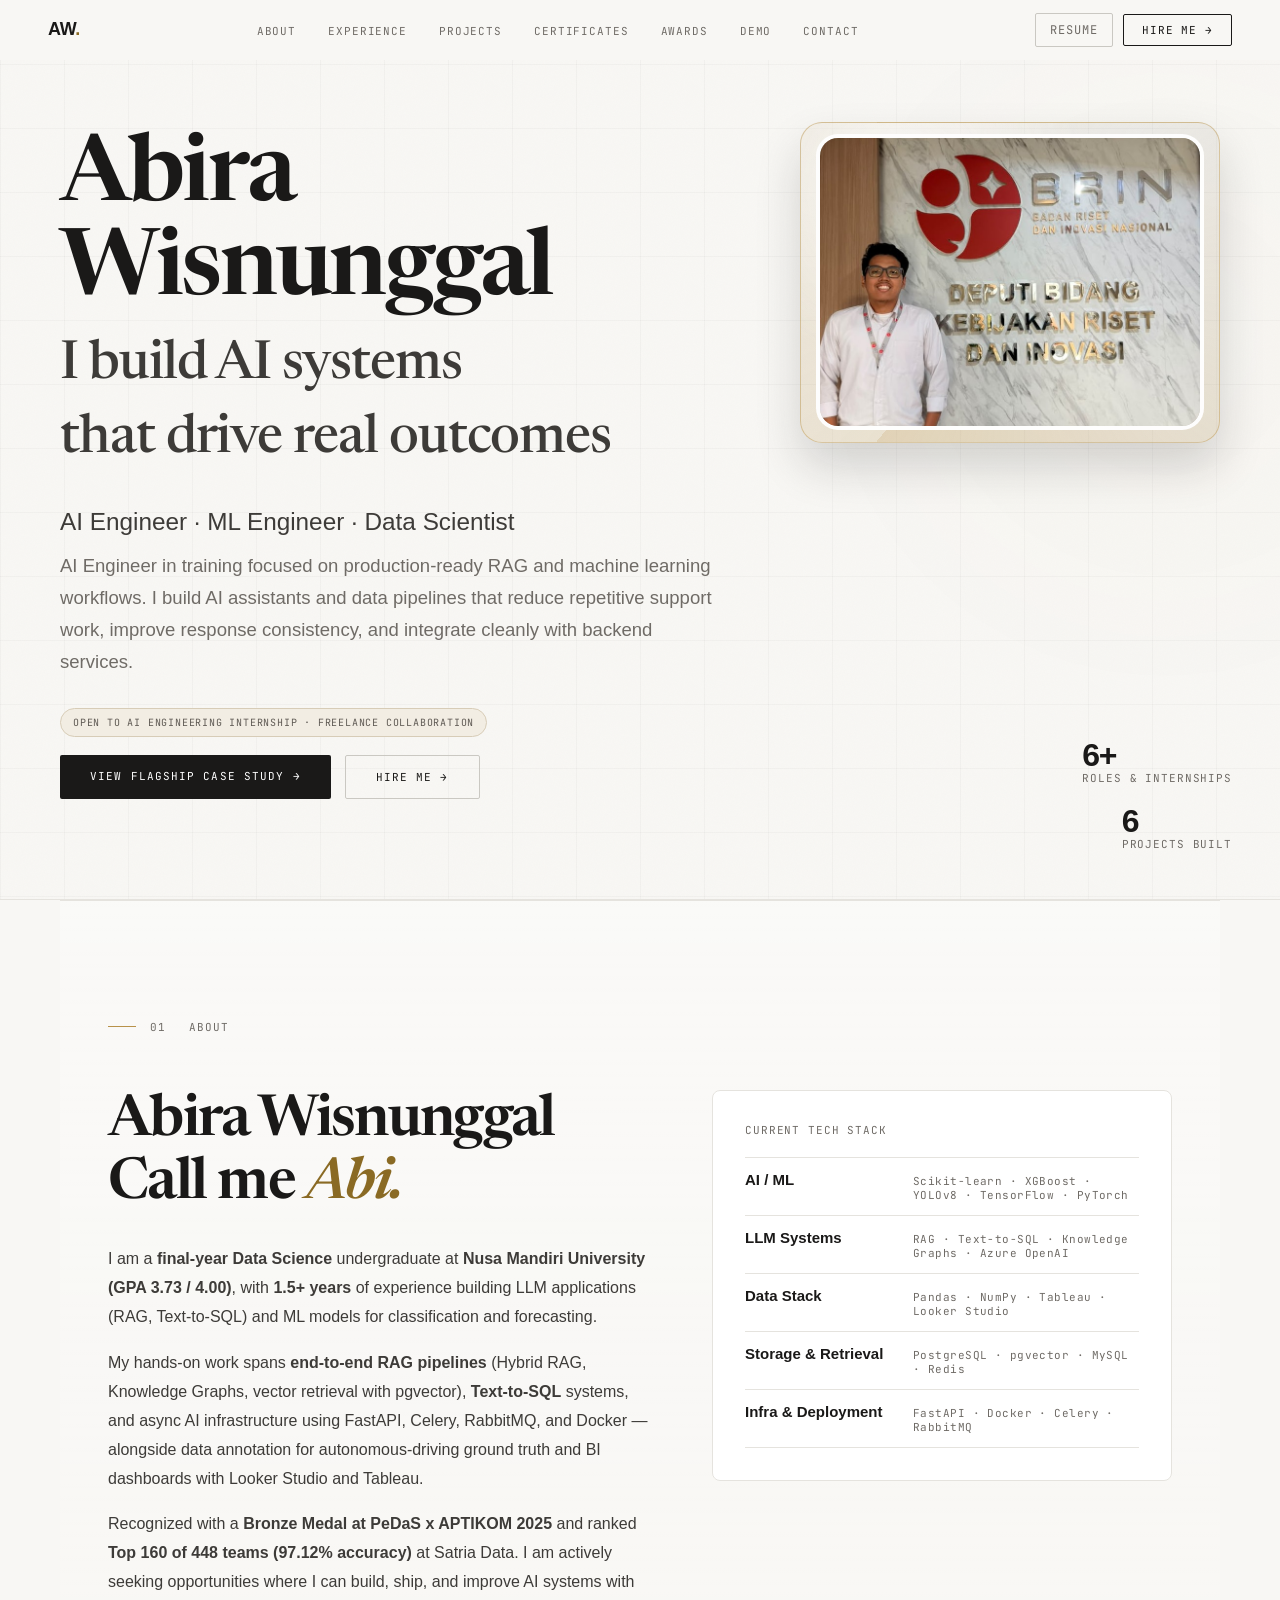
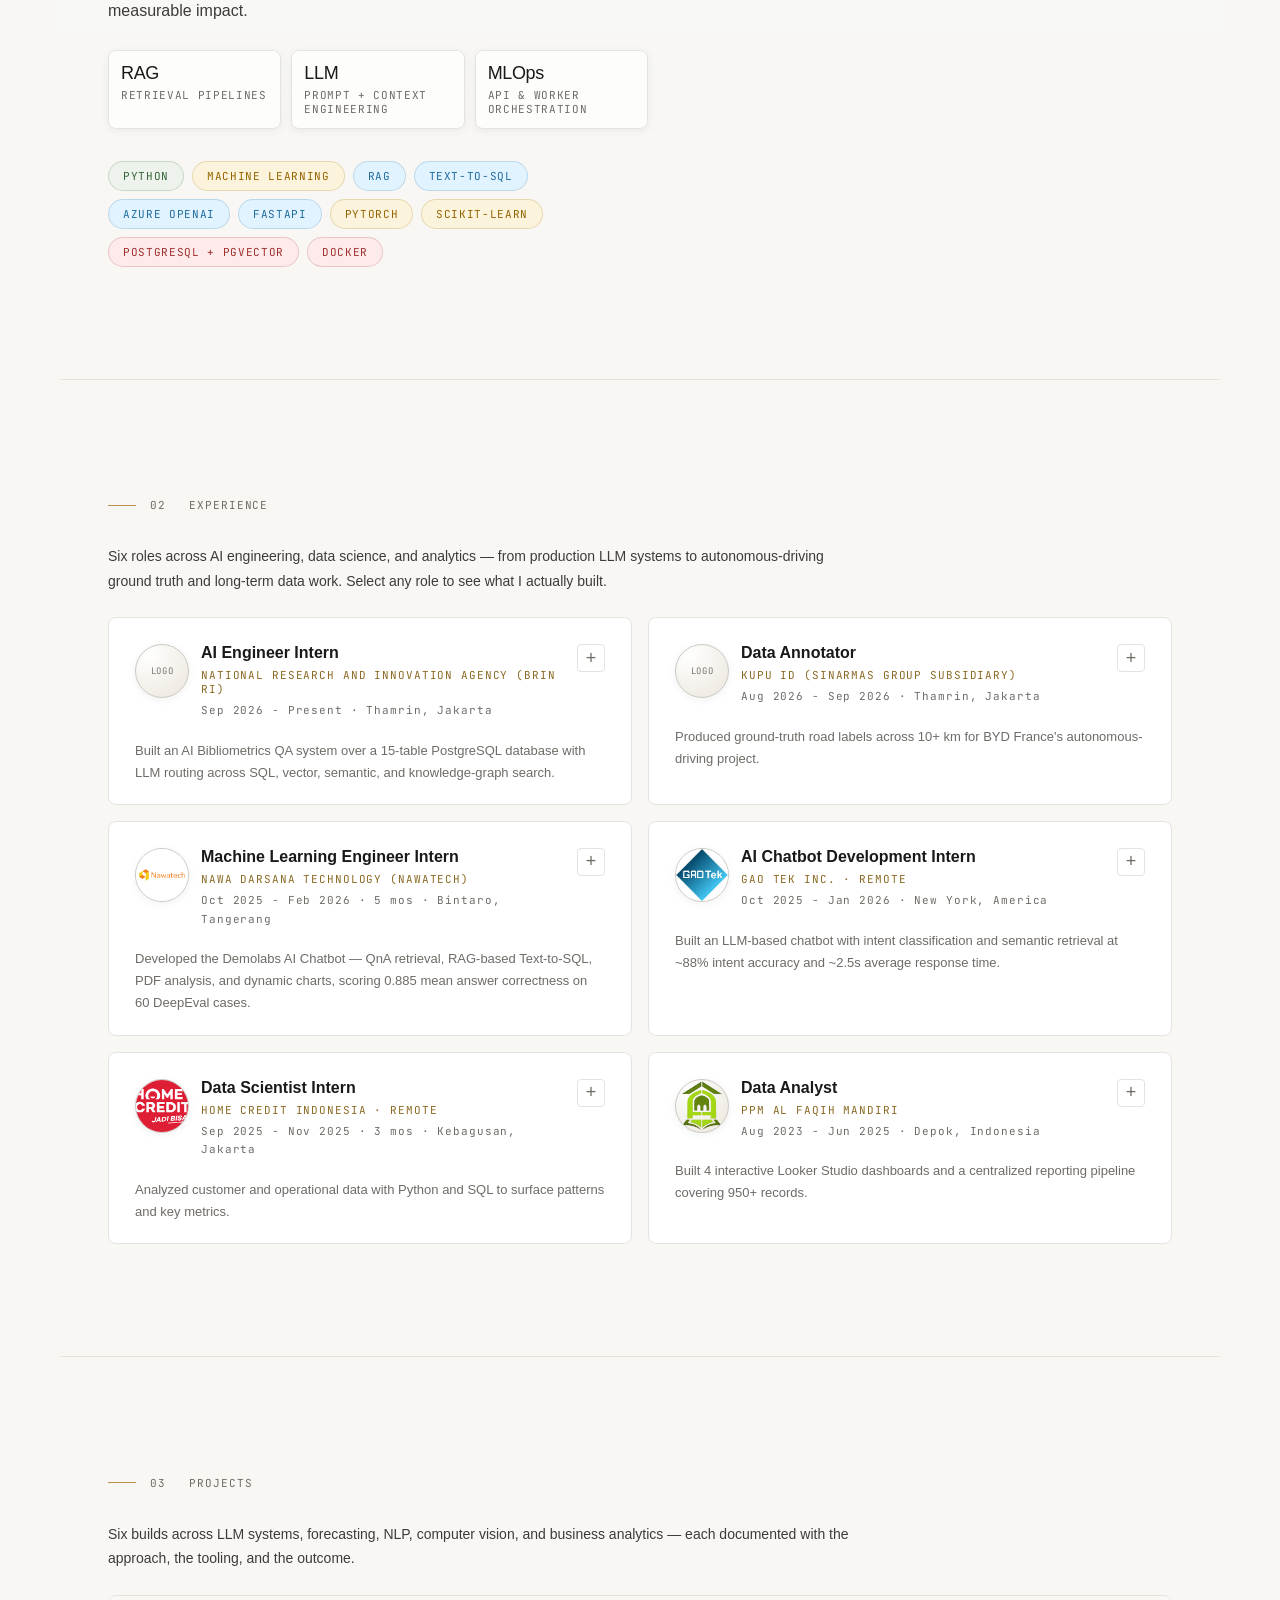
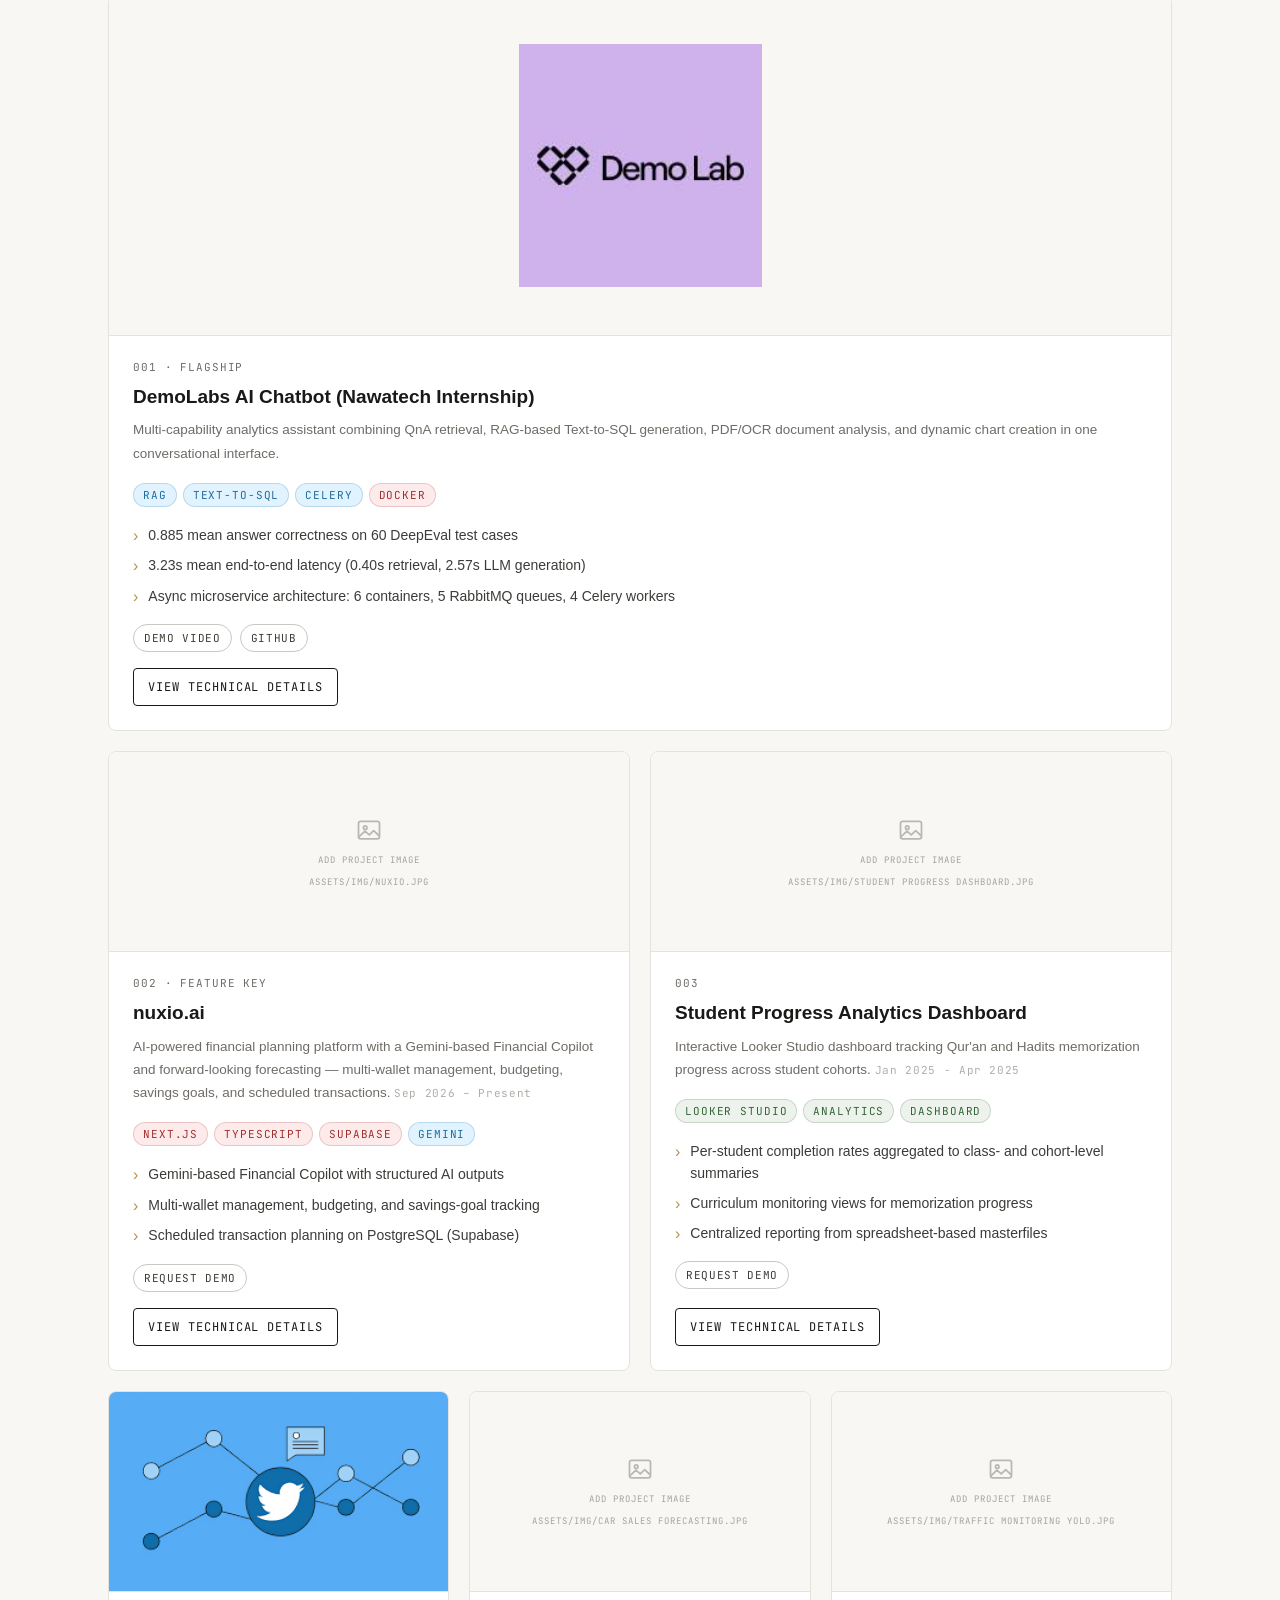
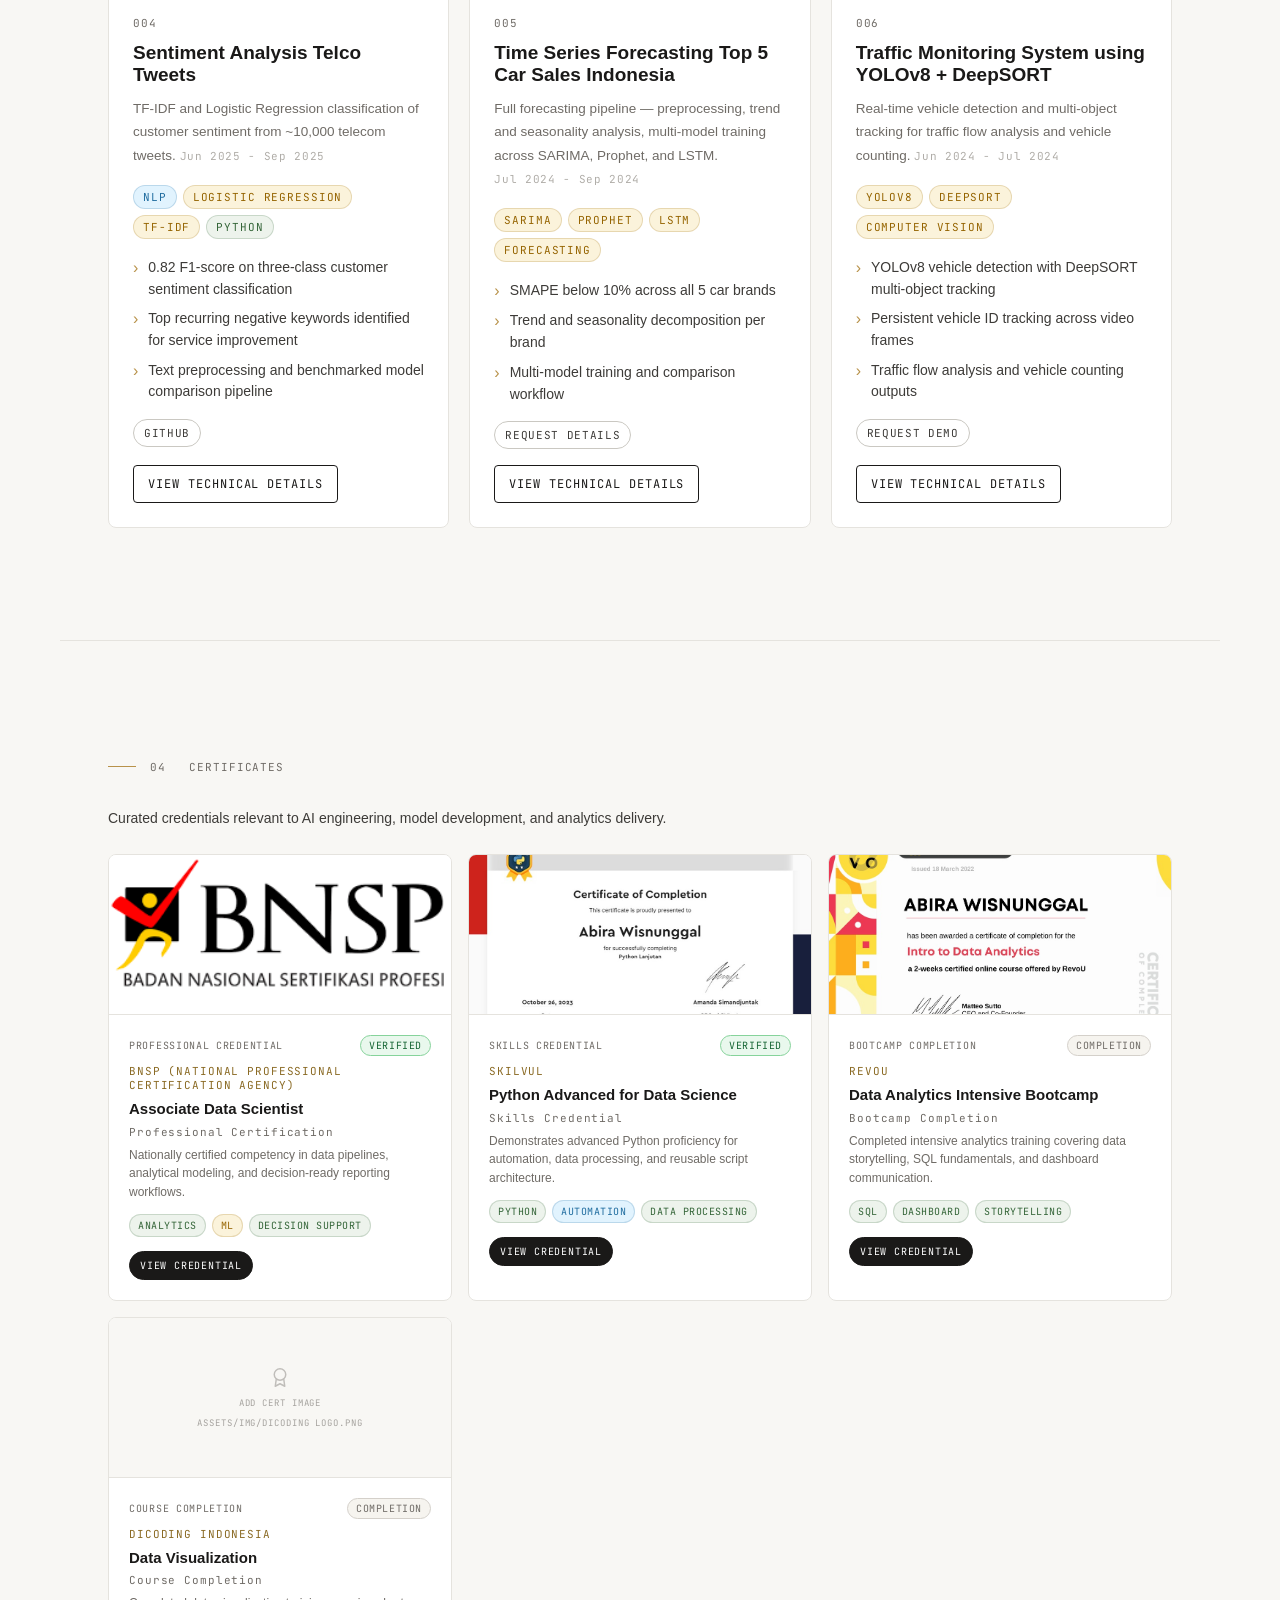
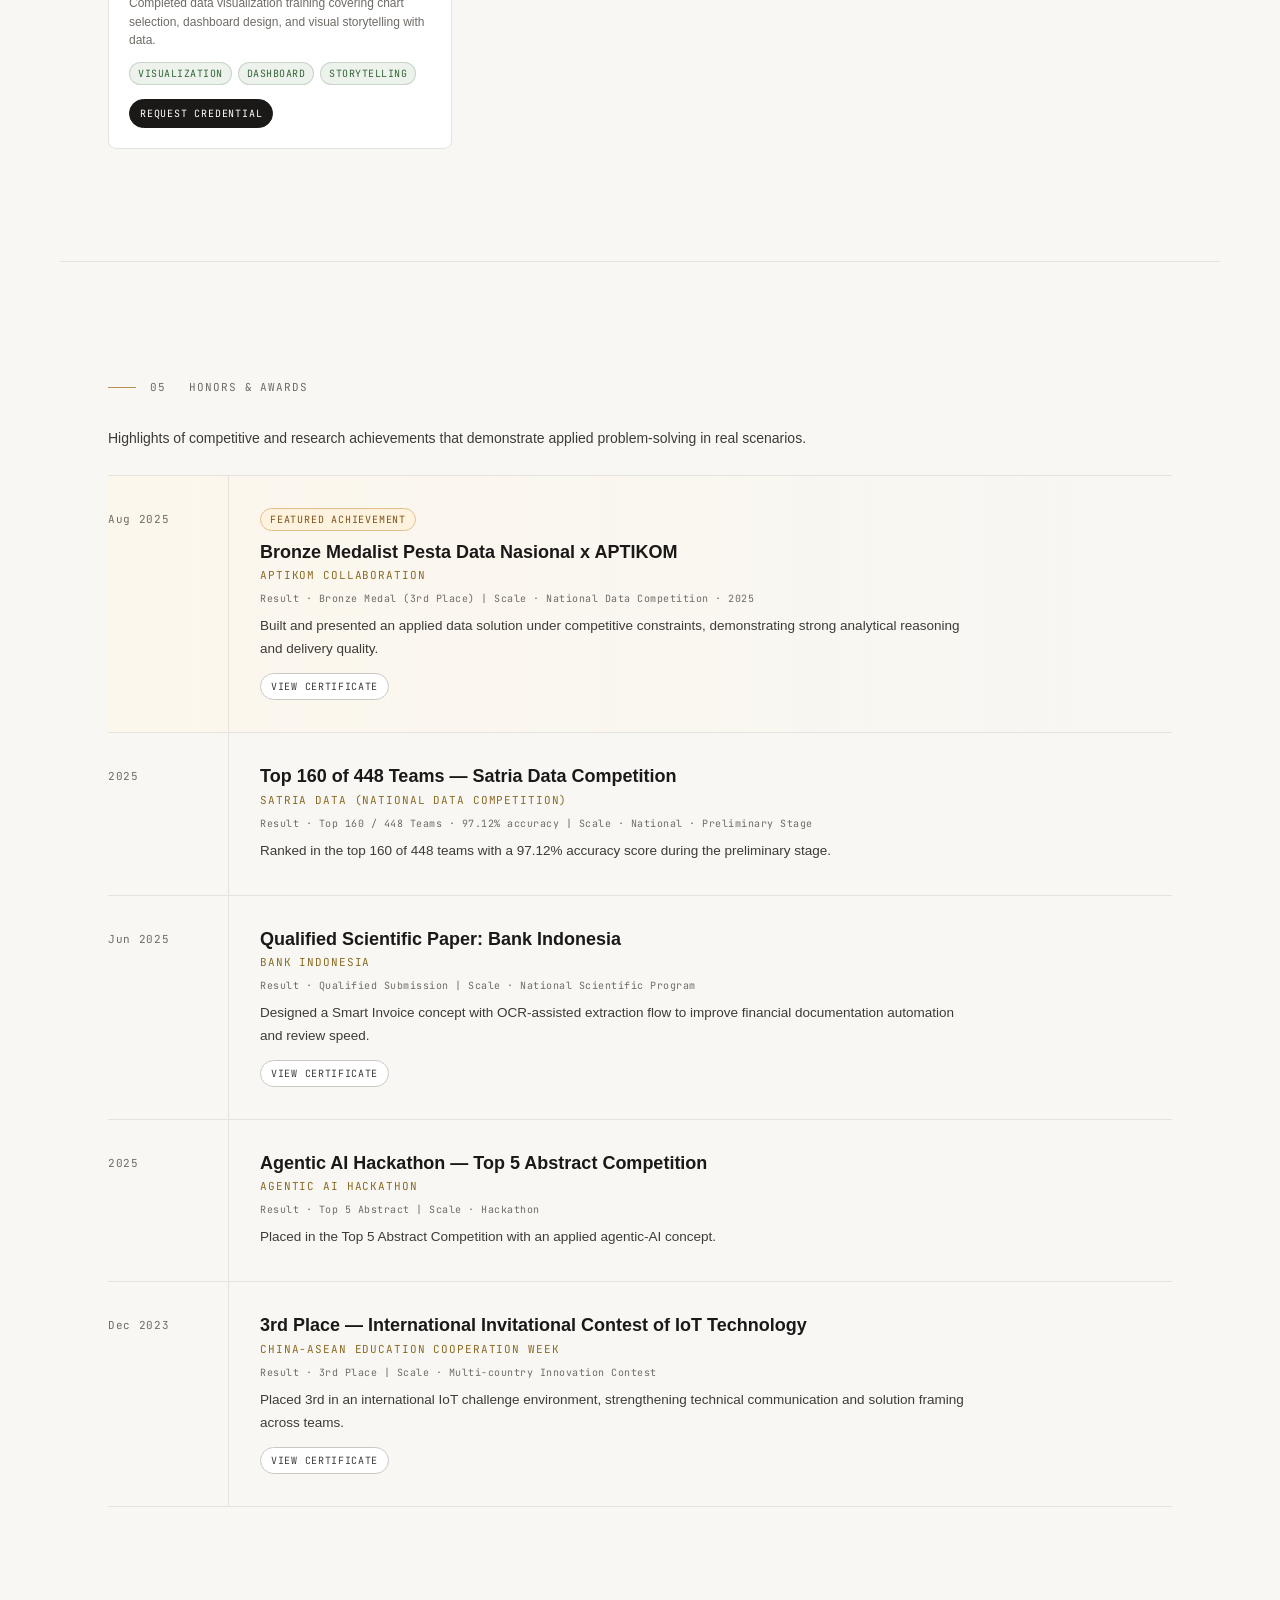
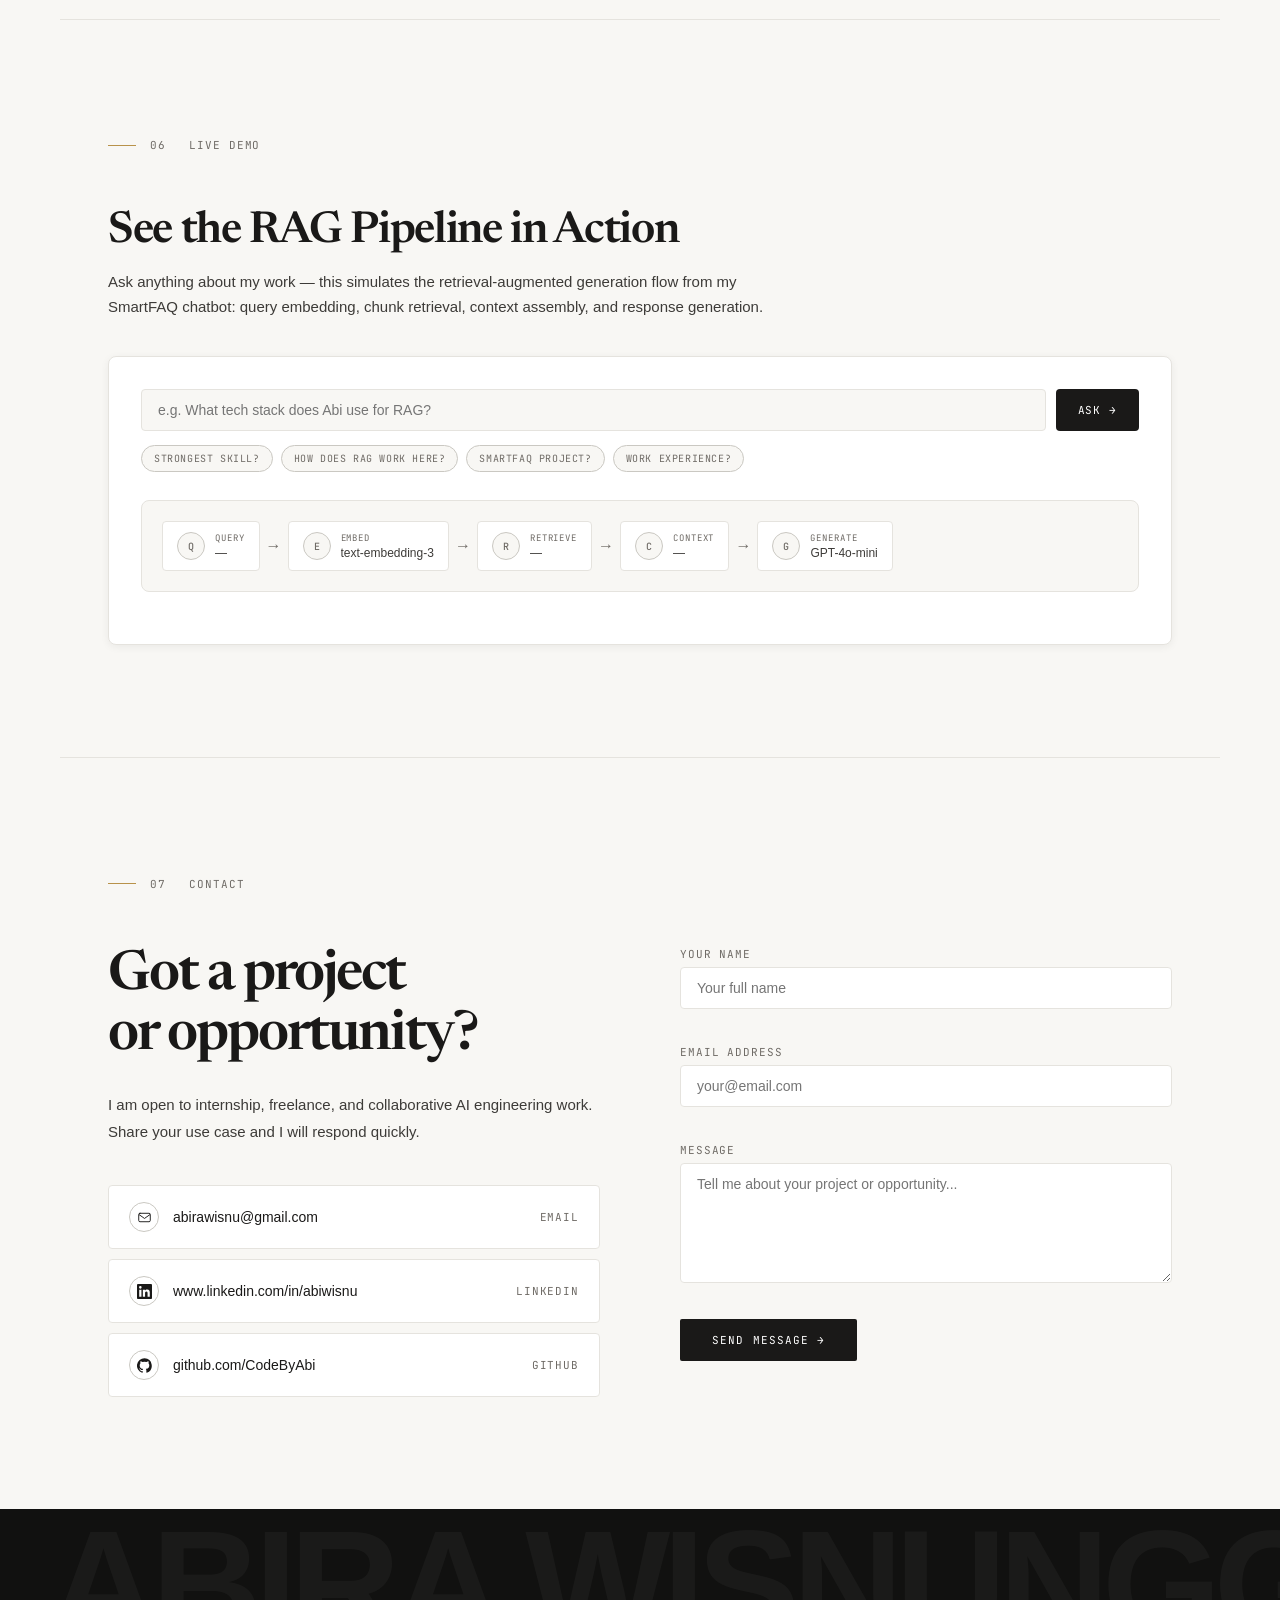
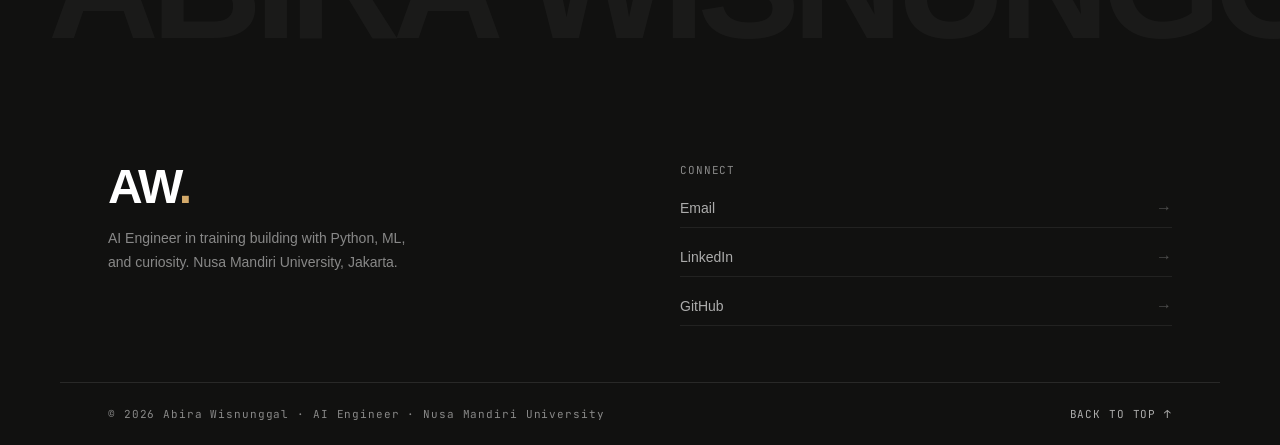
==== index.html @ 5241eff0 "feat: strip 8 ambient decorative systems, de-slop badges and skills, fix 320px overflow The page car" ====
<!DOCTYPE html>
<html lang="en" class="no-js">
<head>
  <meta charset="UTF-8" />
  <!-- Swap no-js -> js before first paint. Scroll reveals are only allowed to
       hide content when this has run, so a JS failure leaves the page fully
       readable instead of blank. Keep this inline and above the stylesheet. -->
  <script>document.documentElement.className = document.documentElement.className.replace(/\bno-js\b/, 'js');</script>
  <meta name="viewport" content="width=device-width, initial-scale=1.0" />
  <title>Abira Wisnunggal | AI Engineer Building Production AI Systems</title>
  <meta name="description" content="Portfolio of Abira Wisnunggal (Abi), AI Engineer focused on RAG, automation, and machine learning systems with measurable outcomes." />
  <meta property="og:type" content="website" />
  <meta property="og:title" content="Abira Wisnunggal | AI Engineer" />
  <meta property="og:description" content="I build production-ready AI systems for RAG, automation, and data workflows." />
  <meta property="og:image" content="assets/img/abi-brin.jpeg" />
  <meta property="og:url" content="https://codebyabi.github.io/" />
  <meta name="twitter:card" content="summary_large_image" />
  <meta name="twitter:title" content="Abira Wisnunggal | AI Engineer" />
  <meta name="twitter:description" content="Production-ready AI systems for measurable business impact." />
  <meta name="twitter:image" content="assets/img/abi-brin.jpeg" />
  <link rel="canonical" href="https://codebyabi.github.io/" />
  <link rel="preload" as="image" href="assets/img/abi-brin.jpeg" />
  <link rel="icon" type="image/svg+xml" href="assets/img/aw-logo.svg" />
  <link rel="icon" href="assets/img/aw-logo.svg" />
  <link rel="shortcut icon" href="assets/img/aw-logo.svg" />
  <link rel="apple-touch-icon" href="assets/img/aw-logo.svg" />
  <link rel="manifest" href="site.webmanifest" />
  <link rel="stylesheet" href="css/style.css" />
  <script type="application/ld+json">
    {
      "@context": "https://schema.org",
      "@type": "Person",
      "name": "Abira Wisnunggal",
      "alternateName": "Abi",
      "jobTitle": "AI Engineer",
      "email": "mailto:abirawisnu@gmail.com",
      "url": "https://codebyabi.github.io/",
      "sameAs": [
        "https://www.linkedin.com/in/abiwisnu",
        "https://github.com/CodeByAbi"
      ]
    }
  </script>
</head>
<body>
  <a class="skip-link" href="#main-content">Skip to main content</a>

  <nav id="navbar" aria-label="Primary navigation">
    <a href="#hero" class="nav-logo">AW<em>.</em></a>

    <button class="nav-toggle" id="navToggle" type="button" aria-expanded="false" aria-controls="navDrawer">
      <span class="sr-only">Toggle navigation</span>
      <span></span>
      <span></span>
      <span></span>
    </button>

    <ul class="nav-links">
      <li><a href="#about">About</a></li>
      <li><a href="#experience">Experience</a></li>
      <li><a href="#projects">Projects</a></li>
      <li><a href="#certificates">Certificates</a></li>
      <li><a href="#honors">Awards</a></li>
      <li><a href="#playground">Demo</a></li>
      <li><a href="#contact">Contact</a></li>
    </ul>

    <div class="nav-actions">
      <a href="assets/pdf/Abira%20Wisnunggal%20CV.pdf" class="nav-link-ghost" target="_blank" rel="noopener noreferrer" download="Abira-Wisnunggal-CV.pdf">Resume</a>
      <a href="#contact" class="nav-btn">Hire Me →</a>
    </div>
  </nav>

  <aside id="navDrawer" class="nav-drawer" aria-hidden="true" inert>
    <div class="nav-drawer-head">
      <span class="nav-drawer-title">Menu</span>
      <button type="button" class="nav-drawer-close" id="navDrawerClose" aria-label="Close navigation">✕</button>
    </div>
    <div class="nav-drawer-links">
      <a href="#about">About</a>
      <a href="#experience">Experience</a>
      <a href="#projects">Projects</a>
      <a href="#certificates">Certificates</a>
      <a href="#honors">Awards</a>
      <a href="#playground">Demo</a>
      <a href="#contact">Contact</a>
      <a href="assets/pdf/Abira%20Wisnunggal%20CV.pdf" target="_blank" rel="noopener noreferrer" download="Abira-Wisnunggal-CV.pdf">Resume</a>
    </div>
  </aside>

  <main id="main-content">
    <section id="hero" class="hero-section">
      <div class="hero-content hero-shell">
        <div class="hero-copy">
          <p class="hero-nickname">Abira Wisnunggal</p>

          <h1 class="hero-name">
            <span class="word"><span>I build AI systems</span></span>
            <span class="word"><span>that drive real outcomes</span></span>
          </h1>

          <p class="hero-role">AI Engineer · ML Engineer · Data Scientist</p>

          <p class="hero-desc">
            AI Engineer in training focused on production-ready RAG and machine learning workflows.
            I build AI assistants and data pipelines that reduce repetitive support work, improve response consistency, and integrate cleanly with backend services.
          </p>

          <p class="hero-status-badge">Open to AI Engineering Internship · Freelance Collaboration</p>

          <div class="hero-ctas">
            <a href="case-study-smartfaq.html" class="btn-solid">View Flagship Case Study →</a>
            <a href="#contact" class="btn-outline">Hire Me →</a>
          </div>

          <div class="hero-proof">
            <div class="hero-proof-label">Experience &amp; recognition at</div>
            <ul class="hero-proof-list">
              <li class="hero-proof-item">Nawatech</li>
              <li class="hero-proof-item">GAOTek</li>
              <li class="hero-proof-item">Home Credit Indonesia</li>
              <li class="hero-proof-item hero-proof-award">Bronze · Pesta Data Nasional 2025</li>
            </ul>
          </div>
        </div>

        <div class="hero-profile" data-reveal="right">
          <div class="hero-profile-ring" aria-hidden="true"></div>
          <div class="hero-profile-frame">
              <img src="assets/img/abi-brin.jpeg" alt="Abira Wisnunggal profile photo" width="779" height="595" loading="eager" fetchpriority="high" decoding="async"
                 onerror="this.style.display='none';this.nextElementSibling.style.display='grid';" />
            <span class="hero-profile-placeholder">Upload Your Profile Photo</span>
          </div>
        </div>
      </div>

      <div class="hero-stats hero-stats-shell">
        <div class="h-stat">
          <div class="n">6+</div>
          <div class="l">Roles &amp; Internships</div>
        </div>
        <div class="h-stat">
          <div class="n">6</div>
          <div class="l">Projects Built</div>
        </div>
      </div>
    </section>

    <section id="about">
      <h2 class="sr-only">About</h2>
      <div class="sec-label">01 &nbsp; About</div>

      <div class="about-grid">
        <div data-reveal="left">
          <h3 class="about-title">
            <span class="line">Abira Wisnunggal</span>
            <span class="line">Call me <em class="about-em">Abi.</em></span>
          </h3>

          <p class="about-intro">
            I am a <strong>final-year Data Science</strong> undergraduate at <strong>Nusa Mandiri University</strong>
            <strong>(GPA 3.73 / 4.00)</strong>, with <strong>1.5+ years</strong> of experience building LLM applications
            (RAG, Text-to-SQL) and ML models for classification and forecasting.
          </p>
          <p>
            My hands-on work spans <strong>end-to-end RAG pipelines</strong> (Hybrid RAG, Knowledge Graphs, vector retrieval
            with pgvector), <strong>Text-to-SQL</strong> systems, and async AI infrastructure using FastAPI, Celery, RabbitMQ,
            and Docker — alongside data annotation for autonomous-driving ground truth and BI dashboards with Looker Studio and Tableau.
          </p>
          <p>
            Recognized with a <strong>Bronze Medal at PeDaS x APTIKOM 2025</strong> and ranked <strong>Top 160 of 448 teams
            (97.12% accuracy)</strong> at Satria Data. I am actively seeking opportunities where I can build, ship, and improve AI systems with measurable impact.
          </p>

          <div class="about-kpi-grid" data-reveal="scale">
            <div class="about-kpi">
              <span class="kpi-v">RAG</span>
              <span class="kpi-l">Retrieval Pipelines</span>
            </div>
            <div class="about-kpi">
              <span class="kpi-v">LLM</span>
              <span class="kpi-l">Prompt + Context Engineering</span>
            </div>
            <div class="about-kpi">
              <span class="kpi-v">MLOps</span>
              <span class="kpi-l">API & Worker Orchestration</span>
            </div>
          </div>

          <ul class="skill-grid about-skill-grid">
            <li class="skill-chip" data-d="data">Python</li>
            <li class="skill-chip" data-d="ai">Machine Learning</li>
            <li class="skill-chip" data-d="llm">RAG</li>
            <li class="skill-chip" data-d="llm">Text-to-SQL</li>
            <li class="skill-chip" data-d="llm">Azure OpenAI</li>
            <li class="skill-chip" data-d="llm">FastAPI</li>
            <li class="skill-chip" data-d="ai">PyTorch</li>
            <li class="skill-chip" data-d="ai">Scikit-learn</li>
            <li class="skill-chip" data-d="infra">PostgreSQL + pgvector</li>
            <li class="skill-chip" data-d="infra">Docker</li>
          </ul>
        </div>

        <div class="stack-card" data-reveal="right">
          <div class="stack-title">Current Tech Stack</div>
          <dl class="stack-rows">
            <div class="stack-row">
              <dt class="stack-domain">AI / ML</dt>
              <dd class="stack-tools">Scikit-learn · XGBoost · YOLOv8 · TensorFlow · PyTorch</dd>
            </div>
            <div class="stack-row">
              <dt class="stack-domain">LLM Systems</dt>
              <dd class="stack-tools">RAG · Text-to-SQL · Knowledge Graphs · Azure OpenAI</dd>
            </div>
            <div class="stack-row">
              <dt class="stack-domain">Data Stack</dt>
              <dd class="stack-tools">Pandas · NumPy · Tableau · Looker Studio</dd>
            </div>
            <div class="stack-row">
              <dt class="stack-domain">Storage &amp; Retrieval</dt>
              <dd class="stack-tools">PostgreSQL · pgvector · MySQL · Redis</dd>
            </div>
            <div class="stack-row">
              <dt class="stack-domain">Infra &amp; Deployment</dt>
              <dd class="stack-tools">FastAPI · Docker · Celery · RabbitMQ</dd>
            </div>
          </dl>
        </div>
      </div>
    </section>

    <section id="experience">
      <h2 class="sr-only">Experience</h2>
      <div class="sec-label">02 &nbsp; Experience</div>

      <p class="section-intro">
        Six roles across AI engineering, data science, and analytics — from production
        LLM systems to autonomous-driving ground truth and long-term data work. Select any role to see what I actually built.
      </p>

      <div class="exp-grid">
        <article class="exp-card" data-reveal data-delay="1">
          <button type="button" class="exp-trigger" data-exp-trigger aria-expanded="false">
            <div class="exp-head">
              <div class="exp-brand">
                <div class="exp-logo-slot">
                       <img src="assets/img/brin.jpg" alt="BRIN logo" width="120" height="120"
                       onerror="this.style.display='none';this.nextElementSibling.style.display='grid';" />
                  <span class="exp-logo-ph">LOGO</span>
                </div>
                <div>
                  <div class="exp-role">AI Engineer Intern</div>
                  <div class="exp-company">National Research and Innovation Agency (BRIN RI)</div>
                  <div class="exp-meta">Sep 2026 - Present · Thamrin, Jakarta</div>
                </div>
              </div>
              <div class="exp-toggle" aria-hidden="true">+</div>
            </div>
            <div class="exp-preview">Built an AI Bibliometrics QA system over a 15-table PostgreSQL database with LLM routing across SQL, vector, semantic, and knowledge-graph search.</div>
          </button>
          <div class="exp-body">
            <div class="exp-body-inner">
              <div class="exp-body-label">Responsibilities</div>
              <ul class="exp-list">
                <li>Built question-answering over 20 publications, 138 authors, and 344 keywords — evaluated on 94 test queries with 82.6% search relevance and 88.6% retrieval success</li>
                <li>Built a Text-to-SQL pipeline with Qwen2.5-Coder, sqlglot, and PostgreSQL with validation rules for natural-language bibliometric questions</li>
                <li>Added safeguards: read-only DB access, SQL-injection protection, 10s query timeouts, 60 req/min rate limiting, and citation verification — 726 unit/integration, 38 live E2E, and 12 retrieval regression tests passing</li>
              </ul>
            </div>
          </div>
        </article>

        <article class="exp-card" data-reveal data-delay="2">
          <button type="button" class="exp-trigger" data-exp-trigger aria-expanded="false">
            <div class="exp-head">
              <div class="exp-brand">
                <div class="exp-logo-slot">
                       <img src="assets/img/kupu%20logo.png" alt="Kupu ID logo" width="120" height="120"
                       onerror="this.style.display='none';this.nextElementSibling.style.display='grid';" />
                  <span class="exp-logo-ph">LOGO</span>
                </div>
                <div>
                  <div class="exp-role">Data Annotator</div>
                  <div class="exp-company">Kupu ID (Sinarmas Group subsidiary)</div>
                  <div class="exp-meta">Aug 2026 - Sep 2026 · Thamrin, Jakarta</div>
                </div>
              </div>
              <div class="exp-toggle" aria-hidden="true">+</div>
            </div>
            <div class="exp-preview">Produced ground-truth road labels across 10+ km for BYD France's autonomous-driving project.</div>
          </button>
          <div class="exp-body">
            <div class="exp-body-inner">
              <div class="exp-body-label">Responsibilities</div>
              <ul class="exp-list">
                <li>Annotated real road scenes for lanes, road borders and edges, stop lines, road markers, parking slots, and other road structures</li>
                <li>Labeled lane centerlines by driving direction and lane type — one-way and two-way roads, general, emergency, bus, non-motorized, tram, and specialized lanes</li>
                <li>Captured detailed marking boundaries at intersections (line intersections, colors, thickness, guidance and deceleration markings, faded markings) for consistent ground truth across road conditions</li>
              </ul>
            </div>
          </div>
        </article>

        <article class="exp-card" data-reveal data-delay="3">
          <button type="button" class="exp-trigger" data-exp-trigger aria-expanded="false">
            <div class="exp-head">
              <div class="exp-brand">
                <div class="exp-logo-slot">
                       <img src="assets/img/nawatech%20logo.png" alt="Nawatech logo" width="120" height="120"
                       onerror="this.style.display='none';this.nextElementSibling.style.display='grid';" />
                  <span class="exp-logo-ph">LOGO</span>
                </div>
                <div>
                  <div class="exp-role">Machine Learning Engineer Intern</div>
                  <div class="exp-company">Nawa Darsana Technology (Nawatech)</div>
                  <div class="exp-meta">Oct 2025 - Feb 2026 · 5 mos · Bintaro, Tangerang</div>
                </div>
              </div>
              <div class="exp-toggle" aria-hidden="true">+</div>
            </div>
            <div class="exp-preview">Developed the Demolabs AI Chatbot — QnA retrieval, RAG-based Text-to-SQL, PDF analysis, and dynamic charts, scoring 0.885 mean answer correctness on 60 DeepEval cases.</div>
          </button>
          <div class="exp-body">
            <div class="exp-body-inner">
              <div class="exp-body-label">Responsibilities</div>
              <ul class="exp-list">
                <li>Built the backend with FastAPI, Celery, RabbitMQ, Redis, and Docker — 6 containers, 5 RabbitMQ queues, and 4 Celery workers for QnA, PDF, and SQL workloads</li>
                <li>Developed the RAG and Text-to-SQL pipeline with pgvector and Azure OpenAI embeddings, including schema retrieval and few-shot SQL generation — 3.23s mean end-to-end latency on 60 benchmark queries (0.40s retrieval, 2.57s LLM generation)</li>
                <li>Created an automated LLM evaluation and regression-testing setup with DeepEval and Azure OpenAI, generating Excel and Markdown reports across 60 test cases and difficulty levels</li>
              </ul>
            </div>
          </div>
        </article>

        <article class="exp-card" data-reveal data-delay="4">
          <button type="button" class="exp-trigger" data-exp-trigger aria-expanded="false">
            <div class="exp-head">
              <div class="exp-brand">
                <div class="exp-logo-slot">
                     <img src="assets/img/gao%20logo.jpeg" alt="GAOTek logo" width="120" height="120"
                       onerror="this.style.display='none';this.nextElementSibling.style.display='grid';" />
                  <span class="exp-logo-ph">LOGO</span>
                </div>
                <div>
                  <div class="exp-role">AI Chatbot Development Intern</div>
                  <div class="exp-company">GAO TEK INC. · Remote</div>
                  <div class="exp-meta">Oct 2025 - Jan 2026 · New York, America</div>
                </div>
              </div>
              <div class="exp-toggle" aria-hidden="true">+</div>
            </div>
            <div class="exp-preview">Built an LLM-based chatbot with intent classification and semantic retrieval at ~88% intent accuracy and ~2.5s average response time.</div>
          </button>
          <div class="exp-body">
            <div class="exp-body-inner">
              <div class="exp-body-label">Responsibilities</div>
              <ul class="exp-list">
                <li>Built an AI chatbot using LLM-based conversation, intent classification, and context-aware responses — reaching around 88% intent classification accuracy</li>
                <li>Implemented semantic search and embedding-based retrieval, including query preprocessing, document chunking, and similarity matching</li>
                <li>Tuned prompts and retrieval across response accuracy, retrieval quality, and latency to bring average response time to ~2.5 seconds</li>
              </ul>
            </div>
          </div>
        </article>

        <article class="exp-card" data-reveal data-delay="5">
          <button type="button" class="exp-trigger" data-exp-trigger aria-expanded="false">
            <div class="exp-head">
              <div class="exp-brand">
                <div class="exp-logo-slot">
                     <img src="assets/img/home%20credit%20logo.png" alt="Home Credit Indonesia logo" width="120" height="120"
                       onerror="this.style.display='none';this.nextElementSibling.style.display='grid';" />
                  <span class="exp-logo-ph">LOGO</span>
                </div>
                <div>
                  <div class="exp-role">Data Scientist Intern</div>
                  <div class="exp-company">Home Credit Indonesia · Remote</div>
                  <div class="exp-meta">Sep 2025 - Nov 2025 · 3 mos · Kebagusan, Jakarta</div>
                </div>
              </div>
              <div class="exp-toggle" aria-hidden="true">+</div>
            </div>
            <div class="exp-preview">Analyzed customer and operational data with Python and SQL to surface patterns and key metrics.</div>
          </button>
          <div class="exp-body">
            <div class="exp-body-inner">
              <div class="exp-body-label">Responsibilities</div>
              <ul class="exp-list">
                <li>Analyzed customer and operational data using Python and SQL to identify patterns and key metrics across multiple datasets</li>
                <li>Prepared and validated 5+ datasets through data cleaning, transformation, and quality checks</li>
              </ul>
            </div>
          </div>
        </article>

        <article class="exp-card" data-reveal data-delay="6">
          <button type="button" class="exp-trigger" data-exp-trigger aria-expanded="false">
            <div class="exp-head">
              <div class="exp-brand">
                <div class="exp-logo-slot">
                     <img src="assets/img/ppm%20al%20faqih%20mandiri%20logo.png" alt="PPM Al Faqih Mandiri logo" width="120" height="120"
                       onerror="this.style.display='none';this.nextElementSibling.style.display='grid';" />
                  <span class="exp-logo-ph">LOGO</span>
                </div>
                <div>
                  <div class="exp-role">Data Analyst</div>
                  <div class="exp-company">PPM Al Faqih Mandiri</div>
                  <div class="exp-meta">Aug 2023 - Jun 2025 · Depok, Indonesia</div>
                </div>
              </div>
              <div class="exp-toggle" aria-hidden="true">+</div>
            </div>
            <div class="exp-preview">Built 4 interactive Looker Studio dashboards and a centralized reporting pipeline covering 950+ records.</div>
          </button>
          <div class="exp-body">
            <div class="exp-body-inner">
              <div class="exp-body-label">Responsibilities</div>
              <ul class="exp-list">
                <li>Built 4 interactive Looker Studio dashboards to monitor syllabus coverage, student progress, and assessment results across multiple departments</li>
                <li>Consolidated student progress data from spreadsheet-based masterfiles into a centralized reporting pipeline, covering 950+ records and reducing manual data preparation for recurring reports</li>
              </ul>
            </div>
          </div>
        </article>
      </div>
    </section>

    <section id="projects">
      <h2 class="sr-only">Projects</h2>
      <div class="sec-label">03 &nbsp; Projects</div>

      <p class="section-intro">
        Six builds across LLM systems, forecasting, NLP, computer vision, and business
        analytics — each documented with the approach, the tooling, and the outcome.
      </p>

      <div class="proj-grid">
        <article class="proj-card" data-reveal data-delay="1" data-project="p1">
          <div class="proj-img-slot">
                <img src="assets/img/demolablogo.jpg" loading="lazy" width="640" height="400"
                 onerror="this.style.display='none';this.nextElementSibling.style.display='flex';"
                 alt="DemoLabs AI Chatbot data assistant interface" />
            <div class="proj-img-placeholder" style="display:none;">
              <span class="ph-ico"><svg viewBox="0 0 24 24" fill="none" stroke="currentColor" stroke-width="1.5" stroke-linecap="round" stroke-linejoin="round"><rect x="3" y="4.5" width="18" height="15" rx="2"/><circle cx="8.75" cy="10" r="1.5"/><path d="M3.75 17.5 8.5 13l3.75 3.25L16 12.5l4.25 4"/></svg></span>
              <span>Add project image</span>
              <span>assets/img/demolablogo.jpg</span>
            </div>
          </div>
          <div class="proj-body">
            <div class="proj-num">001 · FLAGSHIP</div>
            <h3 class="proj-title">DemoLabs AI Chatbot (Nawatech Internship)</h3>
            <p class="proj-desc">Multi-capability analytics assistant combining QnA retrieval, RAG-based Text-to-SQL generation, PDF/OCR document analysis, and dynamic chart creation in one conversational interface.</p>
            <div class="proj-tags">
              <span class="proj-tag" data-d="llm">RAG</span>
              <span class="proj-tag" data-d="llm">Text-to-SQL</span>
              <span class="proj-tag" data-d="llm">Celery</span>
              <span class="proj-tag" data-d="infra">Docker</span>
            </div>
            <ul class="proj-metrics">
              <li>0.885 mean answer correctness on 60 DeepEval test cases</li>
              <li>3.23s mean end-to-end latency (0.40s retrieval, 2.57s LLM generation)</li>
              <li>Async microservice architecture: 6 containers, 5 RabbitMQ queues, 4 Celery workers</li>
            </ul>
            <div class="proj-proof">
              <a href="assets/vid/demolabs%20chatbot%20video.mp4" target="_blank" rel="noopener noreferrer">Demo Video</a>
              <a href="https://github.com/CodeByAbi/faq-chatbot" target="_blank" rel="noopener noreferrer">GitHub</a>
            </div>
            <button type="button" class="proj-open-btn" data-project-open="p1">View Technical Details</button>
          </div>
        </article>

        <article class="proj-card" data-reveal data-delay="2" data-project="p2">
          <div class="proj-img-slot">
                <img src="assets/img/nuxio.jpg" loading="lazy" width="640" height="400"
                 onerror="this.style.display='none';this.nextElementSibling.style.display='flex';"
                 alt="nuxio.ai financial planning platform" />
            <div class="proj-img-placeholder" style="display:none;">
              <span class="ph-ico"><svg viewBox="0 0 24 24" fill="none" stroke="currentColor" stroke-width="1.5" stroke-linecap="round" stroke-linejoin="round"><rect x="3" y="4.5" width="18" height="15" rx="2"/><circle cx="8.75" cy="10" r="1.5"/><path d="M3.75 17.5 8.5 13l3.75 3.25L16 12.5l4.25 4"/></svg></span>
              <span>Add project image</span>
              <span>assets/img/nuxio.jpg</span>
            </div>
          </div>
          <div class="proj-body">
            <div class="proj-num">002 · FEATURE KEY</div>
            <h3 class="proj-title">nuxio.ai</h3>
            <p class="proj-desc">AI-powered financial planning platform with a Gemini-based Financial Copilot and forward-looking forecasting — multi-wallet management, budgeting, savings goals, and scheduled transactions. <span class="proj-date">Sep 2026 – Present</span></p>
            <div class="proj-tags">
              <span class="proj-tag" data-d="infra">Next.js</span>
              <span class="proj-tag" data-d="infra">TypeScript</span>
              <span class="proj-tag" data-d="infra">Supabase</span>
              <span class="proj-tag" data-d="llm">Gemini</span>
            </div>
            <ul class="proj-metrics">
              <li>Gemini-based Financial Copilot with structured AI outputs</li>
              <li>Multi-wallet management, budgeting, and savings-goal tracking</li>
              <li>Scheduled transaction planning on PostgreSQL (Supabase)</li>
            </ul>
            <div class="proj-proof">
              <a href="#contact">Request Demo</a>
            </div>
            <button type="button" class="proj-open-btn" data-project-open="p2">View Technical Details</button>
          </div>
        </article>

        <article class="proj-card" data-reveal data-delay="3" data-project="p3">
          <div class="proj-img-slot">
                <img src="assets/img/student%20progress%20dashboard.jpg" loading="lazy" width="640" height="400"
                 onerror="this.style.display='none';this.nextElementSibling.style.display='flex';"
                 alt="Student Progress Analytics Dashboard" />
            <div class="proj-img-placeholder" style="display:none;">
              <span class="ph-ico"><svg viewBox="0 0 24 24" fill="none" stroke="currentColor" stroke-width="1.5" stroke-linecap="round" stroke-linejoin="round"><rect x="3" y="4.5" width="18" height="15" rx="2"/><circle cx="8.75" cy="10" r="1.5"/><path d="M3.75 17.5 8.5 13l3.75 3.25L16 12.5l4.25 4"/></svg></span>
              <span>Add project image</span>
              <span>assets/img/student progress dashboard.jpg</span>
            </div>
          </div>
          <div class="proj-body">
            <div class="proj-num">003</div>
            <h3 class="proj-title">Student Progress Analytics Dashboard</h3>
            <p class="proj-desc">Interactive Looker Studio dashboard tracking Qur'an and Hadits memorization progress across student cohorts. <span class="proj-date">Jan 2025 - Apr 2025</span></p>
            <div class="proj-tags">
              <span class="proj-tag" data-d="data">Looker Studio</span>
              <span class="proj-tag" data-d="data">Analytics</span>
              <span class="proj-tag" data-d="data">Dashboard</span>
            </div>
            <ul class="proj-metrics">
              <li>Per-student completion rates aggregated to class- and cohort-level summaries</li>
              <li>Curriculum monitoring views for memorization progress</li>
              <li>Centralized reporting from spreadsheet-based masterfiles</li>
            </ul>
            <div class="proj-proof">
              <a href="#contact">Request Demo</a>
            </div>
            <button type="button" class="proj-open-btn" data-project-open="p3">View Technical Details</button>
          </div>
        </article>

        <article class="proj-card" data-reveal data-delay="4" data-project="p4">
          <div class="proj-img-slot">
              <img src="assets/img/sentiment%20analysis%20telco%20tweets.png" loading="lazy" width="640" height="400"
                 onerror="this.style.display='none';this.nextElementSibling.style.display='flex';"
                 alt="Sentiment Analysis Telco Tweets project visualization" />
            <div class="proj-img-placeholder" style="display:none;">
              <span class="ph-ico"><svg viewBox="0 0 24 24" fill="none" stroke="currentColor" stroke-width="1.5" stroke-linecap="round" stroke-linejoin="round"><rect x="3" y="4.5" width="18" height="15" rx="2"/><circle cx="8.75" cy="10" r="1.5"/><path d="M3.75 17.5 8.5 13l3.75 3.25L16 12.5l4.25 4"/></svg></span>
              <span>Add project image</span>
              <span>assets/img/sentiment analysis telco tweets.png</span>
            </div>
          </div>
          <div class="proj-body">
            <div class="proj-num">004</div>
            <h3 class="proj-title">Sentiment Analysis Telco Tweets</h3>
            <p class="proj-desc">TF-IDF and Logistic Regression classification of customer sentiment from ~10,000 telecom tweets. <span class="proj-date">Jun 2025 - Sep 2025</span></p>
            <div class="proj-tags">
              <span class="proj-tag" data-d="llm">NLP</span>
              <span class="proj-tag" data-d="ai">Logistic Regression</span>
              <span class="proj-tag" data-d="ai">TF-IDF</span>
              <span class="proj-tag" data-d="data">Python</span>
            </div>
            <ul class="proj-metrics">
              <li>0.82 F1-score on three-class customer sentiment classification</li>
              <li>Top recurring negative keywords identified for service improvement</li>
              <li>Text preprocessing and benchmarked model comparison pipeline</li>
            </ul>
            <div class="proj-proof">
              <a href="https://github.com/CodeByAbi/Sentiment-Analysis-Telco-Tweets" target="_blank" rel="noopener noreferrer">GitHub</a>
            </div>
            <button type="button" class="proj-open-btn" data-project-open="p4">View Technical Details</button>
          </div>
        </article>

        <article class="proj-card" data-reveal data-delay="5" data-project="p5">
          <div class="proj-img-slot">
              <img src="assets/img/car%20sales%20forecasting.jpg" loading="lazy" width="640" height="400"
                 onerror="this.style.display='none';this.nextElementSibling.style.display='flex';"
                 alt="Top 5 car sales forecasting charts" />
            <div class="proj-img-placeholder" style="display:none;">
              <span class="ph-ico"><svg viewBox="0 0 24 24" fill="none" stroke="currentColor" stroke-width="1.5" stroke-linecap="round" stroke-linejoin="round"><rect x="3" y="4.5" width="18" height="15" rx="2"/><circle cx="8.75" cy="10" r="1.5"/><path d="M3.75 17.5 8.5 13l3.75 3.25L16 12.5l4.25 4"/></svg></span>
              <span>Add project image</span>
              <span>assets/img/car sales forecasting.jpg</span>
            </div>
          </div>
          <div class="proj-body">
            <div class="proj-num">005</div>
            <h3 class="proj-title">Time Series Forecasting Top 5 Car Sales Indonesia</h3>
            <p class="proj-desc">Full forecasting pipeline — preprocessing, trend and seasonality analysis, multi-model training across SARIMA, Prophet, and LSTM. <span class="proj-date">Jul 2024 - Sep 2024</span></p>
            <div class="proj-tags">
              <span class="proj-tag" data-d="ai">SARIMA</span>
              <span class="proj-tag" data-d="ai">Prophet</span>
              <span class="proj-tag" data-d="ai">LSTM</span>
              <span class="proj-tag" data-d="ai">Forecasting</span>
            </div>
            <ul class="proj-metrics">
              <li>SMAPE below 10% across all 5 car brands</li>
              <li>Trend and seasonality decomposition per brand</li>
              <li>Multi-model training and comparison workflow</li>
            </ul>
            <div class="proj-proof">
              <a href="#contact">Request Details</a>
            </div>
            <button type="button" class="proj-open-btn" data-project-open="p5">View Technical Details</button>
          </div>
        </article>

        <article class="proj-card" data-reveal data-delay="6" data-project="p6">
          <div class="proj-img-slot">
              <img src="assets/img/traffic%20monitoring%20yolo.jpg" loading="lazy" width="640" height="400"
                 onerror="this.style.display='none';this.nextElementSibling.style.display='flex';"
                 alt="Traffic monitoring system with YOLOv8 detection" />
            <div class="proj-img-placeholder" style="display:none;">
              <span class="ph-ico"><svg viewBox="0 0 24 24" fill="none" stroke="currentColor" stroke-width="1.5" stroke-linecap="round" stroke-linejoin="round"><rect x="3" y="4.5" width="18" height="15" rx="2"/><circle cx="8.75" cy="10" r="1.5"/><path d="M3.75 17.5 8.5 13l3.75 3.25L16 12.5l4.25 4"/></svg></span>
              <span>Add project image</span>
              <span>assets/img/traffic monitoring yolo.jpg</span>
            </div>
          </div>
          <div class="proj-body">
            <div class="proj-num">006</div>
            <h3 class="proj-title">Traffic Monitoring System using YOLOv8 + DeepSORT</h3>
            <p class="proj-desc">Real-time vehicle detection and multi-object tracking for traffic flow analysis and vehicle counting. <span class="proj-date">Jun 2024 - Jul 2024</span></p>
            <div class="proj-tags">
              <span class="proj-tag" data-d="ai">YOLOv8</span>
              <span class="proj-tag" data-d="ai">DeepSORT</span>
              <span class="proj-tag" data-d="ai">Computer Vision</span>
            </div>
            <ul class="proj-metrics">
              <li>YOLOv8 vehicle detection with DeepSORT multi-object tracking</li>
              <li>Persistent vehicle ID tracking across video frames</li>
              <li>Traffic flow analysis and vehicle counting outputs</li>
            </ul>
            <div class="proj-proof">
              <a href="#contact">Request Demo</a>
            </div>
            <button type="button" class="proj-open-btn" data-project-open="p6">View Technical Details</button>
          </div>
        </article>
      </div>
    </section>

    <div class="modal-overlay" id="modalOverlay" aria-hidden="true">
      <div class="modal-box" id="modalDialog" role="dialog" aria-modal="true" aria-labelledby="modalTitle">
        <div class="modal-bar">
          <span class="modal-bar-label">Project Detail</span>
          <button type="button" class="modal-close" id="modalClose" aria-label="Close project detail">✕</button>
        </div>
        <div class="modal-content" id="modalContent"></div>
      </div>
    </div>

    <section id="certificates">
      <h2 class="sr-only">Certificates</h2>
      <div class="sec-label">04 &nbsp; Certificates</div>

      <p class="section-intro">
        Curated credentials relevant to AI engineering, model development, and analytics delivery.
      </p>

      <div class="cert-grid">
        <article class="cert-card" data-reveal data-delay="1">
          <div class="cert-img-slot">
              <img src="assets/img/bnsp%20logo.png" loading="lazy" width="640" height="360"
                 onerror="this.style.display='none';this.nextElementSibling.style.display='flex';"
                 alt="BNSP certificate" />
            <div class="cert-img-placeholder" style="display:none;">
              <span class="ph-ico"><svg viewBox="0 0 24 24" fill="none" stroke="currentColor" stroke-width="1.5" stroke-linecap="round" stroke-linejoin="round"><circle cx="12" cy="9.5" r="5.75"/><path d="m8.25 14.25-1 7 4.75-2.5 4.75 2.5-1-7"/></svg></span>
              <span>Add cert image</span>
              <span>assets/img/bnsp logo.png</span>
            </div>
          </div>
          <div class="cert-body">
            <div class="cert-meta-row">
              <span class="cert-level">Professional Credential</span>
              <span class="cert-status cert-status-verified">Verified</span>
            </div>
            <div class="cert-issuer">BNSP (National Professional Certification Agency)</div>
            <div class="cert-name">Associate Data Scientist</div>
            <div class="cert-date">Professional Certification</div>
            <div class="cert-desc">Nationally certified competency in data pipelines, analytical modeling, and decision-ready reporting workflows.</div>
            <div class="cert-tags">
              <span class="cert-tag" data-d="data">Analytics</span>
              <span class="cert-tag" data-d="ai">ML</span>
              <span class="cert-tag" data-d="data">Decision Support</span>
            </div>
            <div class="cert-actions">
              <a href="assets/img/bnsp%20logo.png" class="cert-btn cert-btn-primary" target="_blank" rel="noopener noreferrer">View Credential</a>
            </div>
          </div>
        </article>

        <article class="cert-card" data-reveal data-delay="2">
          <div class="cert-img-slot">
              <img src="assets/img/python%20expert%20skilvul.jpg" loading="lazy" width="640" height="360"
                 onerror="this.style.display='none';this.nextElementSibling.style.display='flex';"
                 alt="Skilvul Python certificate" />
            <div class="cert-img-placeholder" style="display:none;">
              <span class="ph-ico"><svg viewBox="0 0 24 24" fill="none" stroke="currentColor" stroke-width="1.5" stroke-linecap="round" stroke-linejoin="round"><circle cx="12" cy="9.5" r="5.75"/><path d="m8.25 14.25-1 7 4.75-2.5 4.75 2.5-1-7"/></svg></span>
              <span>Add cert image</span>
              <span>assets/img/python expert skilvul.jpg</span>
            </div>
          </div>
          <div class="cert-body">
            <div class="cert-meta-row">
              <span class="cert-level">Skills Credential</span>
              <span class="cert-status cert-status-verified">Verified</span>
            </div>
            <div class="cert-issuer">Skilvul</div>
            <div class="cert-name">Python Advanced for Data Science</div>
            <div class="cert-date">Skills Credential</div>
            <div class="cert-desc">Demonstrates advanced Python proficiency for automation, data processing, and reusable script architecture.</div>
            <div class="cert-tags">
              <span class="cert-tag" data-d="data">Python</span>
              <span class="cert-tag" data-d="llm">Automation</span>
              <span class="cert-tag" data-d="data">Data Processing</span>
            </div>
            <div class="cert-actions">
              <a href="https://drive.google.com/file/d/1hykYR7Yqpy7DlC1m2R2PwKDR5HH-YRTZ/view?usp=drive_link" class="cert-btn cert-btn-primary" target="_blank" rel="noopener noreferrer">View Credential</a>
            </div>
          </div>
        </article>

        <article class="cert-card" data-reveal data-delay="3">
          <div class="cert-img-slot">
              <img src="assets/img/data%20analytics%20revou.jpg" loading="lazy" width="640" height="360"
                 onerror="this.style.display='none';this.nextElementSibling.style.display='flex';"
                 alt="Revou Data Analytics certificate" />
            <div class="cert-img-placeholder" style="display:none;">
              <span class="ph-ico"><svg viewBox="0 0 24 24" fill="none" stroke="currentColor" stroke-width="1.5" stroke-linecap="round" stroke-linejoin="round"><circle cx="12" cy="9.5" r="5.75"/><path d="m8.25 14.25-1 7 4.75-2.5 4.75 2.5-1-7"/></svg></span>
              <span>Add cert image</span>
              <span>assets/img/data analytics revou.jpg</span>
            </div>
          </div>
          <div class="cert-body">
            <div class="cert-meta-row">
              <span class="cert-level">Bootcamp Completion</span>
              <span class="cert-status">Completion</span>
            </div>
            <div class="cert-issuer">RevoU</div>
            <div class="cert-name">Data Analytics Intensive Bootcamp</div>
            <div class="cert-date">Bootcamp Completion</div>
            <div class="cert-desc">Completed intensive analytics training covering data storytelling, SQL fundamentals, and dashboard communication.</div>
            <div class="cert-tags">
              <span class="cert-tag" data-d="data">SQL</span>
              <span class="cert-tag" data-d="data">Dashboard</span>
              <span class="cert-tag" data-d="data">Storytelling</span>
            </div>
            <div class="cert-actions">
              <a href="https://drive.google.com/file/d/1c5hGWDm6o_KPXso1Dc7Gxs9A1gcderMj/view?usp=drive_link" class="cert-btn cert-btn-primary" target="_blank" rel="noopener noreferrer">View Credential</a>
            </div>
          </div>
        </article>

        <article class="cert-card" data-reveal data-delay="4">
          <div class="cert-img-slot">
              <img src="assets/img/dicoding%20logo.png" loading="lazy" width="640" height="360"
                 onerror="this.style.display='none';this.nextElementSibling.style.display='flex';"
                 alt="Dicoding certificate" />
            <div class="cert-img-placeholder" style="display:none;">
              <span class="ph-ico"><svg viewBox="0 0 24 24" fill="none" stroke="currentColor" stroke-width="1.5" stroke-linecap="round" stroke-linejoin="round"><circle cx="12" cy="9.5" r="5.75"/><path d="m8.25 14.25-1 7 4.75-2.5 4.75 2.5-1-7"/></svg></span>
              <span>Add cert image</span>
              <span>assets/img/dicoding logo.png</span>
            </div>
          </div>
          <div class="cert-body">
            <div class="cert-meta-row">
              <span class="cert-level">Course Completion</span>
              <span class="cert-status">Completion</span>
            </div>
            <div class="cert-issuer">Dicoding Indonesia</div>
            <div class="cert-name">Data Visualization</div>
            <div class="cert-date">Course Completion</div>
            <div class="cert-desc">Completed data visualization training covering chart selection, dashboard design, and visual storytelling with data.</div>
            <div class="cert-tags">
              <span class="cert-tag" data-d="data">Visualization</span>
              <span class="cert-tag" data-d="data">Dashboard</span>
              <span class="cert-tag" data-d="data">Storytelling</span>
            </div>
            <div class="cert-actions">
              <a href="#contact" class="cert-btn cert-btn-primary">Request Credential</a>
            </div>
          </div>
        </article>
      </div>
    </section>

    <section id="honors">
      <h2 class="sr-only">Honors and Awards</h2>
      <div class="sec-label">05 &nbsp; Honors & Awards</div>

      <p class="section-intro">
        Highlights of competitive and research achievements that demonstrate applied problem-solving in real scenarios.
      </p>

      <div class="honor-list">
        <article class="honor-item honor-item-featured" data-reveal>
          <div class="honor-year">Aug 2025</div>
          <div class="honor-right">
            <div class="honor-pill">Featured Achievement</div>
            <div class="honor-title">Bronze Medalist Pesta Data Nasional x APTIKOM</div>
            <div class="honor-org">APTIKOM Collaboration</div>
            <div class="honor-meta">Result · Bronze Medal (3rd Place) | Scale · National Data Competition · 2025</div>
            <div class="honor-desc">Built and presented an applied data solution under competitive constraints, demonstrating strong analytical reasoning and delivery quality.</div>
            <div class="honor-actions">
              <a href="https://drive.google.com/file/d/1Ua_zAi61K-UGfK5cJwyF1Dm9JQUEHskc/view" target="_blank" rel="noopener noreferrer">View Certificate</a>
            </div>
          </div>
        </article>

        <article class="honor-item" data-reveal data-delay="1">
          <div class="honor-year">2025</div>
          <div class="honor-right">
            <div class="honor-title">Top 160 of 448 Teams — Satria Data Competition</div>
            <div class="honor-org">Satria Data (National Data Competition)</div>
            <div class="honor-meta">Result · Top 160 / 448 Teams · 97.12% accuracy | Scale · National · Preliminary Stage</div>
            <div class="honor-desc">Ranked in the top 160 of 448 teams with a 97.12% accuracy score during the preliminary stage.</div>
          </div>
        </article>

        <article class="honor-item" data-reveal data-delay="2">
          <div class="honor-year">Jun 2025</div>
          <div class="honor-right">
            <div class="honor-title">Qualified Scientific Paper: Bank Indonesia</div>
            <div class="honor-org">Bank Indonesia</div>
            <div class="honor-meta">Result · Qualified Submission | Scale · National Scientific Program</div>
            <div class="honor-desc">Designed a Smart Invoice concept with OCR-assisted extraction flow to improve financial documentation automation and review speed.</div>
            <div class="honor-actions">
              <a href="#contact">View Certificate</a>
            </div>
          </div>
        </article>

        <article class="honor-item" data-reveal data-delay="3">
          <div class="honor-year">2025</div>
          <div class="honor-right">
            <div class="honor-title">Agentic AI Hackathon — Top 5 Abstract Competition</div>
            <div class="honor-org">Agentic AI Hackathon</div>
            <div class="honor-meta">Result · Top 5 Abstract | Scale · Hackathon</div>
            <div class="honor-desc">Placed in the Top 5 Abstract Competition with an applied agentic-AI concept.</div>
          </div>
        </article>

        <article class="honor-item" data-reveal data-delay="4">
          <div class="honor-year">Dec 2023</div>
          <div class="honor-right">
            <div class="honor-title">3rd Place — International Invitational Contest of IoT Technology</div>
            <div class="honor-org">China-ASEAN Education Cooperation Week</div>
            <div class="honor-meta">Result · 3rd Place | Scale · Multi-country Innovation Contest</div>
            <div class="honor-desc">Placed 3rd in an international IoT challenge environment, strengthening technical communication and solution framing across teams.</div>
            <div class="honor-actions">
              <a href="https://drive.google.com/file/d/1uFyr2a0_WMucfmKee1pl4GH5Tr0hglMc/view?usp=drive_link" target="_blank" rel="noopener noreferrer">View Certificate</a>
            </div>
          </div>
        </article>
      </div>
    </section>

    <section id="playground">
      <h2 class="sr-only">RAG Pipeline Demo</h2>
      <div class="sec-label">06 &nbsp; Live Demo</div>

      <div class="pg-header" data-reveal>
        <h3 class="pg-title">See the RAG Pipeline in Action</h3>
        <p class="pg-sub">Ask anything about my work — this simulates the retrieval-augmented generation flow from my SmartFAQ chatbot: query embedding, chunk retrieval, context assembly, and response generation.</p>
      </div>

      <div class="pg-shell" data-reveal data-delay="2">
        <div class="pg-input-wrap">
          <input type="text" id="pgInput" class="pg-input" placeholder="e.g. What tech stack does Abi use for RAG?" maxlength="200" aria-label="Ask about Abi's work" />
          <button type="button" id="pgSubmit" class="pg-submit">Ask →</button>
        </div>
        <div class="pg-chips" aria-label="Example questions">
          <button type="button" class="pg-chip" data-q="What is Abi's strongest technical skill?">Strongest skill?</button>
          <button type="button" class="pg-chip" data-q="How does Abi build a RAG pipeline?">How does RAG work here?</button>
          <button type="button" class="pg-chip" data-q="What was the SmartFAQ chatbot built for?">SmartFAQ project?</button>
          <button type="button" class="pg-chip" data-q="What companies has Abi worked at?">Work experience?</button>
        </div>

        <div class="pg-pipeline" id="pgPipeline" aria-live="polite" aria-label="Pipeline steps">
          <div class="pg-step" id="pgStep1" data-step="1">
            <div class="pg-step-ico">Q</div>
            <div class="pg-step-info">
              <div class="pg-step-label">Query</div>
              <div class="pg-step-val" id="pgStepQuery">—</div>
            </div>
          </div>
          <div class="pg-arrow" aria-hidden="true">→</div>
          <div class="pg-step" id="pgStep2" data-step="2">
            <div class="pg-step-ico">E</div>
            <div class="pg-step-info">
              <div class="pg-step-label">Embed</div>
              <div class="pg-step-val">text-embedding-3</div>
            </div>
          </div>
          <div class="pg-arrow" aria-hidden="true">→</div>
          <div class="pg-step" id="pgStep3" data-step="3">
            <div class="pg-step-ico">R</div>
            <div class="pg-step-info">
              <div class="pg-step-label">Retrieve</div>
              <div class="pg-step-val" id="pgStepRetrieve">—</div>
            </div>
          </div>
          <div class="pg-arrow" aria-hidden="true">→</div>
          <div class="pg-step" id="pgStep4" data-step="4">
            <div class="pg-step-ico">C</div>
            <div class="pg-step-info">
              <div class="pg-step-label">Context</div>
              <div class="pg-step-val" id="pgStepContext">—</div>
            </div>
          </div>
          <div class="pg-arrow" aria-hidden="true">→</div>
          <div class="pg-step" id="pgStep5" data-step="5">
            <div class="pg-step-ico">G</div>
            <div class="pg-step-info">
              <div class="pg-step-label">Generate</div>
              <div class="pg-step-val">GPT-4o-mini</div>
            </div>
          </div>
        </div>

        <div class="pg-answer-box" id="pgAnswerBox" hidden>
          <div class="pg-answer-label">Response</div>
          <p class="pg-answer-text" id="pgAnswerText"></p>
          <p class="pg-disclaimer">Simulation only — pre-scripted responses demonstrating the pipeline flow. <a href="#contact">Request a live demo →</a></p>
        </div>
      </div>
    </section>

    <section id="contact">
      <h2 class="sr-only">Contact</h2>
      <div class="sec-label">07 &nbsp; Contact</div>

      <div class="contact-grid">
        <div data-reveal="left">
          <h3 class="contact-heading">
            Got a project<br>
            or opportunity?
          </h3>
          <p class="contact-sub">
            I am open to internship, freelance, and collaborative AI engineering work.
            Share your use case and I will respond quickly.
          </p>
          <div class="contact-links">
            <a href="mailto:abirawisnu@gmail.com" class="c-link">
              <span class="c-icon" aria-hidden="true">
                <svg viewBox="0 0 24 24" fill="none" stroke="currentColor" stroke-width="1.5" stroke-linecap="round" stroke-linejoin="round"><rect x="2.75" y="5.25" width="18.5" height="13.5" rx="2"/><path d="M3.5 7.5 12 13.5l8.5-6"/></svg>
              </span>
              <span class="c-text">abirawisnu@gmail.com</span>
              <span class="c-label">Email</span>
            </a>
            <a href="https://www.linkedin.com/in/abiwisnu" target="_blank" rel="noopener noreferrer" class="c-link">
              <span class="c-icon" aria-hidden="true">
                <svg viewBox="0 0 24 24" fill="currentColor"><path d="M20.45 20.45h-3.55v-5.57c0-1.33-.03-3.04-1.86-3.04-1.85 0-2.13 1.45-2.13 2.94v5.67H9.35V9h3.41v1.56h.05c.48-.9 1.64-1.85 3.37-1.85 3.6 0 4.27 2.37 4.27 5.46v6.28ZM5.34 7.43a2.06 2.06 0 1 1 0-4.12 2.06 2.06 0 0 1 0 4.12ZM7.12 20.45H3.56V9h3.56v11.45ZM22.23 0H1.77C.79 0 0 .77 0 1.73v20.54C0 23.23.79 24 1.77 24h20.45c.98 0 1.78-.77 1.78-1.73V1.73C24 .77 23.2 0 22.23 0Z"/></svg>
              </span>
              <span class="c-text">www.linkedin.com/in/abiwisnu</span>
              <span class="c-label">LinkedIn</span>
            </a>
            <a href="https://github.com/CodeByAbi" target="_blank" rel="noopener noreferrer" class="c-link">
              <span class="c-icon" aria-hidden="true">
                <svg viewBox="0 0 24 24" fill="currentColor"><path d="M12 .3a12 12 0 0 0-3.8 23.4c.6.11.82-.26.82-.58v-2.2c-3.34.72-4.04-1.61-4.04-1.61-.55-1.39-1.34-1.76-1.34-1.76-1.09-.74.08-.73.08-.73 1.21.09 1.84 1.24 1.84 1.24 1.07 1.84 2.81 1.31 3.5 1 .1-.78.42-1.31.76-1.61-2.67-.3-5.47-1.33-5.47-5.93 0-1.31.47-2.38 1.24-3.22-.14-.3-.54-1.52.1-3.18 0 0 1.01-.32 3.3 1.23a11.5 11.5 0 0 1 6 0c2.28-1.55 3.29-1.23 3.29-1.23.64 1.66.24 2.88.12 3.18.77.84 1.23 1.91 1.23 3.22 0 4.61-2.8 5.62-5.48 5.92.43.36.81 1.1.81 2.22v3.29c0 .32.21.7.83.58A12 12 0 0 0 12 .3Z"/></svg>
              </span>
              <span class="c-text">github.com/CodeByAbi</span>
              <span class="c-label">GitHub</span>
            </a>
          </div>
        </div>

        <form id="contactForm" class="form-wrap" action="https://formspree.io/f/xdkgoqzj" method="POST" data-reveal="right" novalidate>
          <div class="f-summary" id="formSummary" role="alert" tabindex="-1" aria-labelledby="formSummaryTitle" hidden>
            <div class="f-summary-title" id="formSummaryTitle">There is a problem</div>
            <ul class="f-summary-list" id="formSummaryList"></ul>
          </div>
          <div class="f-grp">
            <label class="f-lbl" for="contactName">Your Name</label>
            <input id="contactName" name="name" type="text" class="f-inp" placeholder="Your full name" autocomplete="name" required minlength="2" aria-describedby="nameError" />
            <p class="f-err" id="nameError"></p>
          </div>
          <div class="f-grp">
            <label class="f-lbl" for="contactEmail">Email Address</label>
            <input id="contactEmail" name="email" type="email" class="f-inp" placeholder="your@email.com" autocomplete="email" required aria-describedby="emailError" />
            <p class="f-err" id="emailError"></p>
          </div>
          <div class="f-grp">
            <label class="f-lbl" for="contactMessage">Message</label>
            <textarea id="contactMessage" name="message" class="f-txt" placeholder="Tell me about your project or opportunity..." required minlength="20" rows="5" aria-describedby="messageError"></textarea>
            <p class="f-err" id="messageError"></p>
          </div>
          <button type="submit" class="f-submit">Send Message →</button>
          <p class="form-status" id="formStatus" role="status" aria-live="polite"></p>
        </form>
      </div>
    </section>
  </main>

  <footer>
    <div class="footer-big-text" aria-hidden="true">ABIRA WISNUNGGAL</div>

    <div class="footer-top">
      <div class="footer-brand">
        <div class="f-logo">AW<em>.</em></div>
        <p>
          AI Engineer in training building with Python, ML, and curiosity.
          Nusa Mandiri University, Jakarta.
        </p>
      </div>

      <div>
        <div class="footer-col-label">Connect</div>
        <div class="footer-links-col">
          <a href="mailto:abirawisnu@gmail.com" class="footer-link">
            Email
            <span class="fl-arr">→</span>
          </a>
          <a href="https://www.linkedin.com/in/abiwisnu" target="_blank" rel="noopener noreferrer" class="footer-link">
            LinkedIn
            <span class="fl-arr">→</span>
          </a>
          <a href="https://github.com/CodeByAbi" target="_blank" rel="noopener noreferrer" class="footer-link">
            GitHub
            <span class="fl-arr">→</span>
          </a>
        </div>
      </div>
    </div>

    <div class="footer-bottom">
      <span class="footer-copy">© 2026 Abira Wisnunggal · AI Engineer · Nusa Mandiri University</span>
      <a href="#hero" class="footer-back">Back to top ↑</a>
    </div>
  </footer>

  <script src="js/main.js"></script>
</body>
</html>
---- css/style.css ----
/* ============================================================
   ABI PORTFOLIO — MAIN STYLESHEET
   Font: Clash Display (display) + Satoshi (body) + JetBrains Mono (code)
   ============================================================ */

@import url('https://api.fontshare.com/v2/css?f[]=clash-display@500,600,700&f[]=satoshi@400,500&display=swap');
@import url('https://fonts.googleapis.com/css2?family=JetBrains+Mono:wght@300;400;500&display=swap');
/* Editorial serif for the display tier (protocol S3). Newsreader is used rather
   than Instrument Serif because Instrument ships regular+italic only, and the
   display tier needs 600/700. Newsreader is variable (200-800) with optical
   sizing, so the 94px hero wordmark still has weight to spare. Instrument Serif
   is kept as the fallback. */
@import url('https://fonts.googleapis.com/css2?family=Newsreader:ital,opsz,wght@0,6..72,200..800;1,6..72,200..800&family=Instrument+Serif:ital@0;1&display=swap');

/* ======================== VARIABLES ======================== */
:root {
  --bg:        #f8f7f4;
  --bg-card:   #ffffff;
  --bg-dark:   #111110;
  --ink:       #1a1918;
  --ink-2:     #3d3b38;
  --ink-3:     #6f6b66;
  --ink-4:     #b0ada8;
  --gold:      #b8924a;
  --gold-lt:   #d4aa6a;
  /* Text-safe gold. --gold on paper/white is 2.7-2.9:1 and fails WCAG 1.4.3 for
     small text. --gold-ink is the same hue darkened to 5.0:1+ for any use where
     gold IS the text colour (issuer lines, project sub-labels). Structure keeps
     --gold. Do not use --gold for body or label text. */
  --gold-ink:  #8a6a24;
  --line:      #e5e3de;
  --line-2:    #cac8c2;

  --fd: 'Clash Display', sans-serif;
  --fb: 'Satoshi', sans-serif;
  --fm: 'JetBrains Mono', monospace;
  /* Editorial serif — the display tier. Identity/section titles only; Clash
     Display stays for card titles and the logo, where the geometric grotesque
     is doing a different job. */
  --fserif: 'Newsreader', 'Instrument Serif', Georgia, serif;

  --ease:   cubic-bezier(.22,.68,0,1.2);
  --ease-s: cubic-bezier(.16,1,.3,1);
  --ease-i: cubic-bezier(.4,0,.2,1);

  --r2: 2px; --r4: 4px; --r8: 8px;

  /* Intrinsic ratio of the hero portrait (779x595 source) */
  --hero-media-ar: 779 / 595;
  /* Distance the decorative ring is offset behind the portrait */
  --hero-media-inset: 16px;

  --sh-sm: 0 2px 8px rgba(0,0,0,.06);
  --sh-md: 0 6px 24px rgba(0,0,0,.09);
  --sh-lg: 0 16px 56px rgba(0,0,0,.12);
}

/* ======================== RESET ======================== */
*, *::before, *::after { margin:0; padding:0; box-sizing:border-box; }
/* scroll-padding keeps anchor jumps and keyboard focus clear of the 60px fixed
   nav. Without it, tabbing to a target near the top parks it under the bar. */
html { scroll-behavior: smooth; -webkit-font-smoothing: antialiased; scroll-padding-top: 76px; }
body {
  background: var(--bg);
  color: var(--ink);
  font-family: var(--fb);
  overflow-x: hidden;
  cursor: auto;
}
img { display:block; width:100%; }
a { text-decoration: none; color: inherit; }
ul { list-style: none; }

/* ======================== AMBIENT BACKGROUND LAYER ========================
   Protocol S6/S7 ask for section depth via low-opacity imagery, minimal
   geometric line patterns, and one slow drifting radial blob.

   This REVERSES the de-slop pass recorded in DESIGN.md, which removed
   .noise / .grid-bg / .aurora because "stacked together they read as generated
   rather than art-directed". Applied here under the protocol they are collapsed
   into TWO fixed layers on body pseudo-elements instead of three JS-driven divs,
   and every opacity sits at or below the protocol's 0.03 ceiling:

     ::before  64px hairline grid (.028) + warm grain (.022) — fully static
     ::after   one warm radial blob (.03) drifting on transform over 26s

   Differences from the removed versions that keep this from regressing:
     - no scroll or mouse parallax (the old .grid-bg transitioned transform on
       scroll, which was the actual cost — a full-screen repaint per frame)
     - not on a scrolling container; position:fixed, so it costs nothing to scroll
     - pointer-events:none and z-index:0, so all content sits above it
     - opaque cards and the opaque footer hide it entirely; it only shows on the
       paper ground between sections
     - the blob animation is explicitly killed in the reduced-motion block
   Keep total contrast impact below ~0.03. Anything stronger stops being
   "ambient" and starts being visible texture. */
body::before {
  content: '';
  position: fixed;
  inset: 0;
  z-index: 0;
  pointer-events: none;
  background-image:
    url("data:image/svg+xml,%3Csvg xmlns='http://www.w3.org/2000/svg' width='200' height='200'%3E%3Cfilter id='n'%3E%3CfeTurbulence type='fractalNoise' baseFrequency='.9' numOctaves='4' stitchTiles='stitch'/%3E%3C/filter%3E%3Crect width='100%25' height='100%25' filter='url(%23n)' opacity='.022'/%3E%3C/svg%3E"),
    linear-gradient(rgba(26,25,24,.028) 1px, transparent 1px),
    linear-gradient(90deg, rgba(26,25,24,.028) 1px, transparent 1px);
  background-size: 200px 200px, 64px 64px, 64px 64px;
}
body::before { opacity: 1; }

body::after {
  content: '';
  position: fixed;
  top: -18vh;
  left: 52%;
  width: 78vw;
  height: 78vw;
  max-width: 1100px;
  max-height: 1100px;
  z-index: 0;
  pointer-events: none;
  opacity: .03;
  background: radial-gradient(circle at 50% 50%, rgba(184,146,74,.55), rgba(184,146,74,0) 62%);
  will-change: transform;
  animation: ambientDrift 26s ease-in-out infinite alternate;
}
/* Transform only — no layout-triggering properties (protocol S7). */
@keyframes ambientDrift {
  from { transform: translate3d(-4%, -2%, 0) scale(1); }
  to   { transform: translate3d(5%, 4%, 0) scale(1.12); }
}

/* ======================== NAV ======================== */
nav {
  position: fixed; top: 0; left: 0; right: 0; z-index: 100;
  display: flex; align-items: center; justify-content: space-between;
  height: 60px; padding: 0 48px;
  /* Opaque, not glass. A blur with no coloured substrate behind it reads as
     fog, costs a full-screen backdrop-filter on every scroll frame, and makes
     nav text contrast depend on whatever is scrolling underneath. */
  background: var(--bg);
  border-bottom: 1px solid transparent;
  transition: border-color .3s, box-shadow .3s;
}
nav.scrolled { border-bottom-color: var(--line); box-shadow: var(--sh-sm); }
.nav-logo {
  font-family: var(--fd); font-weight: 700; font-size: 18px;
  letter-spacing: -.02em; color: var(--ink);
}
.nav-logo em { color: var(--gold-ink); font-style: normal; }
.nav-links { display: flex; gap: 32px; }
.nav-links a {
  font-family: var(--fm); font-size: 11px; font-weight: 400;
  letter-spacing: .1em; text-transform: uppercase; color: var(--ink-3);
  position: relative; padding-bottom: 2px; transition: color .2s;
}
.nav-links a::after {
  content: ''; position: absolute; bottom: 0; left: 0;
  width: 0; height: 1px; background: var(--gold);
  transition: width .3s var(--ease-s);
}
.nav-links a:hover, .nav-links a.active { color: var(--ink); }
.nav-links a:hover::after, .nav-links a.active::after { width: 100%; }
.nav-links a:focus-visible { color: var(--ink); }
.nav-links a:focus-visible::after { width: 100%; }
.nav-btn {
  font-family: var(--fm); font-size: 10px; letter-spacing: .1em;
  text-transform: uppercase; color: var(--ink);
  border: 1.5px solid var(--ink); padding: 8px 18px; border-radius: var(--r2);
  transition: background .2s, color .2s, transform .2s var(--ease-s), box-shadow .2s;
}
.nav-btn:hover {
  background: var(--ink); color: #fff;
  transform: translateY(-1px); box-shadow: var(--sh-sm);
}

/* ======================== SECTION BASE ======================== */
section {
  position: relative; z-index: 1;
  padding: 112px 48px;
  max-width: 1160px; margin: 0 auto;
}
.sec-label {
  display: inline-flex; align-items: center; gap: 14px;
  font-family: var(--fm); font-size: 10px; font-weight: 400;
  letter-spacing: .18em; text-transform: uppercase; color: var(--ink-4);
  margin-bottom: 56px;
}
.sec-label::before {
  content: ''; width: 28px; height: 1px; background: var(--gold); display: block;
}

/* ======================== REVEAL ANIMATIONS ========================
   Gated on .js. Without it every [data-reveal] element renders at full opacity
   and no transform, so the page is completely readable if the script fails,
   is blocked, or the IntersectionObserver never fires.

   Travel is 18px, not 40px, and duration is .55s. A 40px rise on ~30 elements
   is the generic fade-up this design should not have. */
.js [data-reveal] {
  opacity: 0;
  transform: translateY(18px);
  transition: opacity .55s var(--ease-s), transform .55s var(--ease-s);
}
.js [data-reveal].in { opacity: 1; transform: none; }
.js [data-reveal="left"]  { transform: translateX(-24px); }
.js [data-reveal="right"] { transform: translateX(24px); }
.js [data-reveal="scale"] { transform: scale(.97); }

[data-delay="1"] { transition-delay: .06s; }
[data-delay="2"] { transition-delay: .12s; }
[data-delay="3"] { transition-delay: .18s; }
[data-delay="4"] { transition-delay: .24s; }
[data-delay="5"] { transition-delay: .3s; }
[data-delay="6"] { transition-delay: .36s; }

/* ======================== HERO ======================== */
#hero {
  min-height: 100vh; display: flex; flex-direction: column;
  justify-content: flex-end; padding-top: 100px; padding-bottom: 80px;
  overflow: hidden; position: relative; border-bottom: 1px solid var(--line);
}

.hero-content { position: relative; z-index: 1; }

.hero-name {
  font-family: var(--fd); font-weight: 600;
  font-size: clamp(34px, 5.2vw, 72px);
  line-height: .9; letter-spacing: -.03em; color: var(--ink-2);
  margin-bottom: 24px; overflow: hidden;
}
.hero-name .word { display: inline-block; overflow: hidden; margin-right: .12em; }
.hero-name .word span {
  display: inline-block;
  animation: wordUp 1s var(--ease-s) both;
  opacity: 0;
}
.hero-name .word:nth-child(1) span { animation-delay: .05s; }
.hero-name .word:nth-child(2) span { animation-delay: .18s; }
.hero-name .word:nth-child(3) span { animation-delay: .31s; }
@keyframes wordUp {
  from { transform: translateY(105%); opacity: 0; }
  to   { transform: translateY(0);    opacity: 1; }
}

.hero-nickname {
  font-family: var(--fd); font-weight: 700;
  font-size: clamp(36px, 6.2vw, 72px);
  line-height: .95; letter-spacing: -.02em;
  text-transform: none; color: var(--ink);
  margin-bottom: 10px;
  opacity: 0; animation: fadeSlide .7s var(--ease-s) .55s both;
}
.hero-role {
  font-family: var(--fd); font-size: clamp(18px, 2.1vw, 30px);
  font-weight: 500; color: var(--ink-2);
  margin-bottom: 18px;
  opacity: 0; animation: fadeSlide .7s var(--ease-s) .7s both;
}
.hero-desc {
  font-family: var(--fb); font-size: clamp(15px, 1.45vw, 21px); line-height: 1.72;
  color: var(--ink-3); max-width: 620px; margin-bottom: 44px;
  opacity: 0; animation: fadeSlide .7s var(--ease-s) .85s both;
}
.hero-status-badge {
  display: inline-flex;
  align-items: center;
  gap: 8px;
  font-family: var(--fm);
  font-size: 10px;
  letter-spacing: .08em;
  text-transform: uppercase;
  color: #5f5a54;
  background: #f2ede3;
  border: 1px solid #d7ccb7;
  border-radius: 999px;
  padding: 7px 12px;
  margin-bottom: 18px;
  opacity: 0;
  animation: fadeSlide .7s var(--ease-s) .92s both;
}
@keyframes fadeSlide {
  from { opacity: 0; transform: translateY(16px); }
  to   { opacity: 1; transform: translateY(0); }
}
.hero-ctas {
  display: flex; gap: 14px; flex-wrap: wrap;
  opacity: 0; animation: fadeSlide .7s var(--ease-s) 1s both;
}

/* Proof strip. Sits under the CTAs so the credibility signal lands before the
   scroll, but stays inside .hero-copy so the portrait's pinned top edge
   (align-self: start) is unaffected. Reuses the .proj-tag pill geometry.
   Label is inline with the list on desktop to keep the hero within one screen. */
.hero-proof {
  display: flex;
  align-items: baseline;
  flex-wrap: wrap;
  gap: 6px 16px;
  margin-top: 24px;
  padding-top: 16px;
  border-top: 1px solid var(--line);
  max-width: 640px;
  opacity: 0;
  animation: fadeSlide .7s var(--ease-s) 1.2s both;
}
.hero-proof-label {
  font-family: var(--fm);
  font-size: 11px;
  letter-spacing: .08em;
  text-transform: uppercase;
  color: #6f6b66;
  white-space: nowrap;
}
.hero-proof-list {
  list-style: none;
  display: flex;
  flex-wrap: wrap;
  gap: 8px;
}
.hero-proof-item {
  font-family: var(--fm);
  font-size: 11px;
  letter-spacing: .06em;
  text-transform: uppercase;
  color: var(--ink-2);
  background: var(--bg);
  border: 1px solid var(--line-2);
  border-radius: 999px;
  padding: 6px 12px;
  transition: border-color .2s, color .2s;
}
.hero-proof-item:hover { border-color: var(--ink); color: var(--ink); }
.hero-proof-award {
  color: var(--gold-ink);
  background: #fffaf0;
  border-color: #e2ca95;
}
.hero-proof-award:hover { border-color: var(--gold-ink); color: var(--gold-ink); }

/* At >=1024px #hero is an exact-fit min-height:100vh composition. Measured at
   1280px wide the copy column with this strip is ~917px tall, so on any viewport
   under ~940px it pushes the CTAs below the fold and drops the absolutely
   positioned scroll cue and stats out of view. The strip is supplementary — the
   same employers and the medal are stated in Experience and Honors — so it yields
   to the hero on short viewports rather than the other way round. Verified: with
   the strip hidden the hero returns to exactly 100vh at 1280x800. */
@media (min-width: 1024px) and (max-height: 939px) {
  .hero-proof { display: none; }
}
.btn-solid {
  font-family: var(--fm); font-size: 11px; letter-spacing: .1em; text-transform: uppercase;
  background: var(--ink); color: #fff; padding: 14px 30px; border-radius: var(--r2);
  transition: transform .2s var(--ease-s), box-shadow .2s, background .2s;
}
.btn-solid:hover { transform: translateY(-3px); box-shadow: 0 8px 24px rgba(0,0,0,.18); background: #000; }
.btn-outline {
  font-family: var(--fm); font-size: 11px; letter-spacing: .1em; text-transform: uppercase;
  color: var(--ink); padding: 14px 30px; border-radius: var(--r2);
  border: 1.5px solid var(--line-2);
  transition: transform .2s var(--ease-s), border-color .2s, box-shadow .2s;
}
.btn-outline:hover { border-color: var(--ink); transform: translateY(-3px); box-shadow: var(--sh-sm); }

/* Hero stats */
.hero-stats {
  position: absolute; right: 48px; bottom: 48px;
  display: flex; flex-direction: column; gap: 20px; align-items: flex-end;
  opacity: 0; animation: fadeSlide .7s var(--ease-s) 1.1s both;
}
.h-stat .n {
  font-family: var(--fd); font-size: 32px; font-weight: 700;
  letter-spacing: -.04em; color: var(--ink); line-height: 1;
}
.h-stat .l {
  font-family: var(--fm); font-size: 9px; letter-spacing: .14em;
  text-transform: uppercase; color: var(--ink-4); text-align: right;
}

/* ======================== ABOUT ======================== */
#about { border-top: 1px solid var(--line); }
.about-grid { display: grid; grid-template-columns: 1fr 440px; gap: 80px; align-items: start; }
.about-text h2 {
  font-family: var(--fd); font-size: clamp(36px, 4.5vw, 58px);
  font-weight: 700; line-height: 1.05; letter-spacing: -.035em;
  color: var(--ink); margin-bottom: 28px;
}
.about-text h2 .line { display: block; }
.about-text p { font-size: 15.5px; line-height: 1.82; color: var(--ink-2); margin-bottom: 18px; }
.skill-grid { display: flex; flex-wrap: wrap; gap: 8px; margin-top: 32px; }
.skill-chip {
  font-family: var(--fm); font-size: 10px; letter-spacing: .08em; text-transform: uppercase;
  color: var(--ink-2); background: var(--bg); border: 1.5px solid var(--line);
  padding: 7px 14px; border-radius: 999px;
  transition: background .2s, border-color .2s, color .2s, transform .2s var(--ease-s);
}
.skill-chip:hover {
  background: var(--ink); color: #fff; border-color: var(--ink); transform: translateY(-2px);
}

/* Stack diagram */
.stack-card {
  background: var(--bg-card); border: 1.5px solid var(--line);
  border-radius: var(--r8); padding: 32px;
  position: relative;
}
.stack-title {
  font-family: var(--fm); font-size: 10px; letter-spacing: .14em;
  text-transform: uppercase; color: var(--ink-4); margin-bottom: 20px;
}
.stack-rows { display: flex; flex-direction: column; margin: 0; }
.stack-row {
  display: flex; align-items: baseline; gap: 16px;
  padding: 13px 0; border-top: 1px solid var(--line);
  font-family: var(--fb); font-size: 13px; color: var(--ink-2);
  transition: border-color .2s;
}
/* A definition list, not a stack of cards. The rows are hairlines inside one
   surface, so the block reads as a single spec sheet instead of five identical
   boxes — and there is no proficiency rating to defend, because self-assessed
   "Growing / Strong / Medium" labels are not verifiable by a reader. */
.stack-row:last-child { border-bottom: 1px solid var(--line); }
.stack-row:hover { border-color: var(--line-2); }
.stack-domain { font-family: var(--fd); font-size: 15px; font-weight: 600; color: var(--ink); flex-shrink: 0; min-width: 152px; }
.stack-tools { font-family: var(--fm); font-size: 11px; letter-spacing: .04em; color: var(--ink-3); margin: 0; }

/* ======================== EXPERIENCE ======================== */
#experience { border-top: 1px solid var(--line); }
.exp-grid { display: grid; grid-template-columns: 1fr 1fr; gap: 16px; }
.exp-card {
  background: var(--bg-card); border: 1.5px solid var(--line);
  border-radius: var(--r8); overflow: hidden; cursor: pointer;
  transition: border-color .25s, box-shadow .3s var(--ease-s);
  position: relative;
}
.exp-card::before {
  content: ''; position: absolute; left: 0; top: 0; bottom: 0;
  width: 3px; background: var(--gold);
  transform: scaleY(0); transform-origin: top;
  transition: transform .35s var(--ease-s);
}
.exp-card:hover::before, .exp-card.open::before { transform: scaleY(1); }
.exp-card:hover { border-color: var(--line-2); box-shadow: var(--sh-md); }
.exp-card.open  { border-color: var(--ink); box-shadow: var(--sh-md); }
.exp-head {
  padding: 26px 26px 20px;
  display: flex; justify-content: space-between; align-items: flex-start;
}
.exp-role    { font-family: var(--fd); font-size: 16px; font-weight: 600; color: var(--ink); margin-bottom: 6px; }
.exp-company { font-family: var(--fm); font-size: 10px; letter-spacing: .08em; text-transform: uppercase; color: var(--gold-ink); margin-bottom: 5px; }
.exp-meta    { font-family: var(--fm); font-size: 10px; color: var(--ink-4); line-height: 1.7; }
.exp-toggle  {
  width: 28px; height: 28px; flex-shrink: 0;
  border: 1.5px solid var(--line); border-radius: var(--r4);
  display: flex; align-items: center; justify-content: center;
  font-size: 18px; color: var(--ink-3); font-weight: 300;
  transition: background .2s, color .2s, transform .35s var(--ease-s), border-color .2s;
}
.exp-card.open .exp-toggle { background: var(--ink); color: #fff; border-color: var(--ink); transform: rotate(45deg); }
.exp-preview { padding: 0 26px 20px; font-size: 13px; line-height: 1.7; color: var(--ink-3); }
.exp-body { max-height: 0; overflow: hidden; transition: max-height .5s var(--ease-s); }
.exp-card.open .exp-body { max-height: 800px; }
.exp-body-inner { padding: 20px 26px 26px; border-top: 1px solid var(--line); }
.exp-body-label { font-family: var(--fm); font-size: 9px; letter-spacing: .14em; text-transform: uppercase; color: var(--ink-4); margin-bottom: 12px; }
.exp-list { display: flex; flex-direction: column; gap: 9px; }
.exp-list li { font-size: 13px; line-height: 1.65; color: var(--ink-2); display: flex; gap: 10px; }
.exp-list li::before { content: '›'; color: var(--gold); font-size: 16px; flex-shrink: 0; line-height: 1.4; }

/* ======================== PROJECTS ======================== */
#projects { border-top: 1px solid var(--line); }
.proj-grid { display: grid; grid-template-columns: 1fr 1fr; gap: 20px; }

/* Bento layout (protocol S5: "asymmetrical CSS Grid layouts"). Desktop only.

   COLUMN spans only — deliberately no `grid-row` spans. Row spans on an
   auto-height grid resolve circularly (the spanning card is what would size the
   rows it spans), and this repo has already shipped one clipping bug from an
   over-clever height relationship. Asymmetric widths get the bento read with no
   circular sizing and no clipping risk.

   The composition is 6 / 3+3 / 2+2+2 on a 6-track grid: the flagship takes the
   full measure, two half-width features follow, then three third-width. The
   ordering follows the editorial ranking already in the markup — 001 FLAGSHIP,
   002 FEATURE KEY, then the supporting work.

   This MUST stay inside min-width:961px. At <=960px .proj-grid is a single
   column, and a bare `grid-column: span 6` against a 1-column track would
   generate six IMPLICIT columns and blow the layout apart on mobile. Same class
   of source-order trap AGENTS.md warns about, in the other direction. */
@media (min-width: 961px) {
  .proj-grid { grid-template-columns: repeat(6, minmax(0, 1fr)); }
  .proj-card:nth-child(1) { grid-column: span 6; }
  .proj-card:nth-child(2),
  .proj-card:nth-child(3) { grid-column: span 3; }
  .proj-card:nth-child(4),
  .proj-card:nth-child(5),
  .proj-card:nth-child(6) { grid-column: span 2; }
  /* A 200px band across the full 1064px measure reads as a letterbox, so the
     flagship's media gets proportionally more height. */
  .proj-card:nth-child(1) .proj-img-slot { height: 340px; }
  /* ...but that would upscale the flagship's asset ~5.3x, and its source is
     assets/img/demolablogo.jpg at 200x200. `contain` renders it at natural size
     on the --bg plate instead of blowing it up into mush. This is scoped to the
     flagship because its source is a LOGO; the other cards hold real
     screenshots (1280x716) that want `cover`. If the flagship asset is ever
     replaced with a real screenshot, drop this rule and the band goes back to
     cover. */
  .proj-card:nth-child(1) .proj-img-slot img {
    object-fit: contain;
    padding: 48px;
  }
}
.proj-card {
  background: var(--bg-card); border: 1.5px solid var(--line);
  border-radius: var(--r8); overflow: hidden; cursor: pointer;
  transition: box-shadow .3s var(--ease-s), border-color .25s;
  position: relative;
  /* Flex column so .proj-body can FILL the leftover height below the image band.
     This is what puts the CTA on the card's bottom edge. See .proj-body. */
  display: flex; flex-direction: column;
}
/* The card does not translate. Six project cards lifting -6px each read as a
   template, and a full-width card that moves also drags the click target out
   from under the pointer mid-gesture. Feedback is the border going to ink plus
   the media easing — enough to read as openable without moving the layout. */
.proj-card:hover { box-shadow: var(--sh-md); border-color: var(--ink); }
.proj-img-slot {
  width: 100%; height: 200px; background: var(--bg);
  border-bottom: 1px solid var(--line);
  display: flex; align-items: center; justify-content: center;
  overflow: hidden; position: relative;
  flex-shrink: 0; /* .proj-card is a flex column; the media band keeps its height */
}
.proj-img-slot img { width: 100%; height: 100%; object-fit: cover; transition: transform .5s var(--ease-s); }
.proj-card:hover .proj-img-slot img { transform: scale(1.04); }
.proj-img-placeholder {
  display: flex; flex-direction: column; align-items: center; gap: 10px;
  font-family: var(--fm); font-size: 10px; letter-spacing: .1em;
  text-transform: uppercase; color: var(--ink-4); user-select: none;
}
.proj-img-placeholder .ph-ico { opacity: .45; display: flex; }
.proj-img-placeholder span:not(.ph-ico) { font-size: 9px; opacity: .6; }
/* Column layout with the CTA pushed to the bottom. Cards in a grid row are
   already the same height, so this lines the "View Technical Details" buttons
   up across the row instead of letting them float at ragged heights.

   `height: 100%` was WRONG here and hid the button entirely: a percentage
   height resolves against the card's full content box, which already contains
   the 200px .proj-img-slot, so the body became as tall as the card instead of
   filling the space beneath the image. It then spilled ~200px past the card,
   and .proj-card's overflow:hidden clipped the CTA out of existence — leaving
   [data-project-open], the only handler that opens the project modal, with
   nothing clickable. Use flex:1 on a flex-column card instead. */
.proj-body { padding: 24px; display: flex; flex-direction: column; flex: 1 1 auto; min-height: 0; }
.proj-num   { font-family: var(--fm); font-size: 10px; letter-spacing: .1em; color: var(--ink-4); margin-bottom: 12px; }
.proj-title { font-family: var(--fd); font-size: 19px; font-weight: 600; color: var(--ink); margin-bottom: 10px; line-height: 1.2; }
.proj-desc  { font-size: 13.5px; line-height: 1.72; color: var(--ink-3); margin-bottom: 18px; }
.proj-date  { font-family: var(--fm); font-size: 11px; letter-spacing: .06em; color: var(--ink-4); white-space: nowrap; }
.proj-tags  { display: flex; flex-wrap: wrap; gap: 6px; margin-bottom: 18px; }
.proj-tag   { font-family: var(--fm); font-size: 9px; letter-spacing: .07em; text-transform: uppercase; color: var(--ink-3); background: var(--bg); border: 1px solid var(--line); padding: 4px 9px; border-radius: 999px; transition: border-color .2s, color .2s; }
/* 13 per-technology pastel triples removed. Every project tag now carries the
   same neutral chip; the technology name is the content, the hue was noise. */
.proj-card:hover .proj-tag { border-color: var(--line-2); }
.proj-cta   { font-family: var(--fm); font-size: 10px; letter-spacing: .1em; text-transform: uppercase; color: var(--ink-4); display: flex; align-items: center; gap: 8px; transition: color .2s, gap .2s; }
.proj-card:hover .proj-cta { color: var(--gold-ink); gap: 12px; }

/* ======================== PROJECT MODAL ======================== */
.modal-overlay {
  position: fixed; inset: 0; z-index: 500;
  background: rgba(17,17,16,.6);
  display: flex; align-items: center; justify-content: center;
  padding: 24px; opacity: 0; pointer-events: none;
  transition: opacity .35s var(--ease-s);
}
.modal-overlay.open { opacity: 1; pointer-events: all; }
.modal-box {
  background: var(--bg-card); border-radius: var(--r8);
  width: 100%; max-width: 880px; max-height: 90vh;
  overflow-y: auto; box-shadow: var(--sh-lg);
  transform: translateY(32px) scale(.96);
  transition: transform .4s var(--ease-s);
}
.modal-overlay.open .modal-box { transform: translateY(0) scale(1); }
.modal-bar {
  position: sticky; top: 0; background: var(--bg-card);
  border-bottom: 1px solid var(--line);
  padding: 18px 32px; display: flex; justify-content: space-between; align-items: center;
  z-index: 10;
}
.modal-bar-label { font-family: var(--fm); font-size: 9px; letter-spacing: .16em; text-transform: uppercase; color: var(--ink-4); }
.modal-close {
  width: 32px; height: 32px; border: 1.5px solid var(--line); border-radius: var(--r4);
  background: none; cursor: pointer; display: flex; align-items: center; justify-content: center;
  font-size: 16px; color: var(--ink-3); transition: background .2s, color .2s;
}
.modal-close:hover { background: var(--ink); color: #fff; border-color: var(--ink); }
.modal-content { padding: 40px 32px 56px; }
.modal-title { font-family: var(--fd); font-size: 34px; font-weight: 700; letter-spacing: -.03em; margin-bottom: 6px; }
.modal-sub { font-family: var(--fm); font-size: 10px; letter-spacing: .12em; text-transform: uppercase; color: var(--gold-ink); margin-bottom: 32px; }
.modal-sh { font-family: var(--fm); font-size: 9px; letter-spacing: .14em; text-transform: uppercase; color: var(--ink-4); margin-top: 28px; margin-bottom: 10px; }
.modal-p { font-size: 14.5px; line-height: 1.8; color: var(--ink-2); }
.flow-wrap { margin-top: 28px; padding: 26px; background: var(--bg); border: 1px solid var(--line); border-radius: var(--r8); }
.flow-label { font-family: var(--fm); font-size: 9px; letter-spacing: .16em; text-transform: uppercase; color: var(--ink-4); margin-bottom: 18px; }
.flow-steps { display: flex; align-items: center; flex-wrap: wrap; gap: 6px; }
.flow-node {
  background: #fff; border: 1.5px solid var(--line); border-radius: var(--r4);
  padding: 9px 14px; font-family: var(--fm); font-size: 11px; color: var(--ink);
  text-align: center; transition: background .2s, border-color .2s;
  opacity: 0; animation: nodeIn .4s var(--ease-s) both;
}
.flow-node:hover { background: var(--ink); color: #fff; border-color: var(--ink); }
.flow-node .fn-ico { font-size: 15px; margin-bottom: 3px; }
.flow-arrow-svg {
  color: var(--ink-4); opacity: 0; animation: nodeIn .4s var(--ease-s) both;
}
.flow-arrow-svg svg { animation: nudge 2s ease-in-out infinite; }
@keyframes nudge { 0%,100%{transform:translateX(0)} 50%{transform:translateX(4px)} }
@keyframes nodeIn  { from{opacity:0;transform:translateX(-10px)} to{opacity:1;transform:translateX(0)} }

/* ======================== CERTIFICATES ======================== */
#certificates { border-top: 1px solid var(--line); }
.cert-grid { display: grid; grid-template-columns: repeat(3,1fr); gap: 16px; }
.cert-card {
  background: var(--bg-card); border: 1.5px solid var(--line);
  border-radius: var(--r8); overflow: hidden;
  transition: box-shadow .3s var(--ease-s), border-color .2s;
  position: relative;
}
/* Same hover contract as .proj-card: border to ink, no translate. */
.cert-card:hover { box-shadow: var(--sh-md); border-color: var(--ink); }
.cert-img-slot {
  width: 100%; height: 160px; background: var(--bg);
  border-bottom: 1px solid var(--line);
  display: flex; align-items: center; justify-content: center;
  overflow: hidden; position: relative;
}
.cert-img-slot img { width: 100%; height: 100%; object-fit: cover; transition: transform .5s var(--ease-s); }
.cert-card:hover .cert-img-slot img { transform: scale(1.05); }
.cert-img-placeholder {
  display: flex; flex-direction: column; align-items: center; gap: 8px;
  font-family: var(--fm); font-size: 9px; letter-spacing: .1em;
  text-transform: uppercase; color: var(--ink-4); user-select: none;
}
.cert-img-placeholder .ph-ico { opacity: .4; display: flex; }
.cert-img-placeholder span:not(.ph-ico) { font-size: 9px; opacity: .6; }
.cert-body { padding: 20px; }
/* .cert-badge removed: an unconditional green dot is a "verified" claim the
   page cannot make, and colour alone conveyed it. Where verification actually
   exists it is stated in text via .cert-status-verified. */
.cert-issuer { font-family: var(--fm); font-size: 9px; letter-spacing: .12em; text-transform: uppercase; color: var(--gold-ink); margin-bottom: 7px; }
.cert-name   { font-family: var(--fd); font-size: 15px; font-weight: 600; color: var(--ink); margin-bottom: 6px; line-height: 1.3; }
.cert-date   { font-family: var(--fm); font-size: 10px; color: var(--ink-4); }
.cert-desc   { font-size: 12px; color: var(--ink-3); margin-top: 7px; line-height: 1.55; }
.section-intro {
  max-width: 760px;
  margin: -24px 0 24px;
  font-size: 14px;
  line-height: 1.75;
  color: var(--ink-2);
}
.cert-meta-row {
  display: flex;
  align-items: center;
  justify-content: space-between;
  gap: 8px;
  margin-bottom: 8px;
}
.cert-level {
  font-family: var(--fm);
  font-size: 10px;
  letter-spacing: .07em;
  text-transform: uppercase;
  color: var(--ink-3);
}
.cert-status {
  font-family: var(--fm);
  font-size: 10px;
  letter-spacing: .06em;
  text-transform: uppercase;
  color: #6f6b66;
  border: 1px solid #d4d0ca;
  border-radius: 999px;
  padding: 3px 8px;
  background: #f6f4ef;
}
.cert-status-verified {
  color: #166534;
  border-color: #86d39b;
  background: #e9f8ed;
}
.cert-id {
  margin-top: 6px;
  font-family: var(--fm);
  font-size: 10px;
  letter-spacing: .05em;
  color: #6f6b66;
}
.cert-tags {
  display: flex;
  flex-wrap: wrap;
  gap: 6px;
  margin-top: 12px;
}
.cert-tag {
  font-family: var(--fm);
  font-size: 10px;
  letter-spacing: .05em;
  text-transform: uppercase;
  border: 1px solid var(--line-2);
  border-radius: 999px;
  padding: 4px 8px;
  color: var(--ink-3);
  background: #faf9f6;
}

/* 9 coloured certificate tag variants removed — same neutral chip as project
   and skill tags. One chip style for every label on the page. */

.cert-actions {
  display: flex;
  flex-wrap: wrap;
  gap: 8px;
  margin-top: 14px;
}
.cert-btn {
  font-family: var(--fm);
  font-size: 10px;
  letter-spacing: .08em;
  text-transform: uppercase;
  border: 1px solid var(--line-2);
  border-radius: 999px;
  padding: 7px 10px;
  color: var(--ink-2);
  background: #fff;
  transition: border-color .2s, color .2s, background .2s;
}
.cert-btn:hover {
  border-color: var(--ink);
  color: var(--ink);
}
.cert-btn-primary {
  background: var(--ink);
  border-color: var(--ink);
  color: #fff;
}
.cert-btn-primary:hover {
  background: #000;
  border-color: #000;
  color: #fff;
}

/* ======================== HONORS ======================== */
#honors { border-top: 1px solid var(--line); }
.honor-list { display: flex; flex-direction: column; }
.honor-item {
  display: grid; grid-template-columns: 120px 1fr;
  padding: 32px 0; border-top: 1px solid var(--line);
  position: relative; gap: 0;
  transition: background .2s;
}
.honor-item:last-child { border-bottom: 1px solid var(--line); }
.honor-item::before {
  content: ''; position: absolute; left: 120px; top: 0; bottom: 0;
  width: 1px; background: var(--line);
}
.honor-year { font-family: var(--fm); font-size: 11px; letter-spacing: .06em; color: var(--ink-4); padding-top: 4px; }
.honor-right { padding-left: 32px; }
.honor-title { font-family: var(--fd); font-size: 18px; font-weight: 600; color: var(--ink); margin-bottom: 5px; line-height: 1.25; }
.honor-org   { font-family: var(--fm); font-size: 10px; letter-spacing: .08em; text-transform: uppercase; color: var(--gold-ink); margin-bottom: 10px; }
/* Capped at 720px: the honor items span the full 1064px content column, so an
   uncapped .honor-desc ran to ~1100px — the longest measure anywhere on the
   page. Every other prose block is already held to 680-760px (.pg-sub,
   .hero-copy, .section-intro); honors was the one that slipped through. */
.honor-desc  { font-size: 13.5px; line-height: 1.7; color: var(--ink-2); max-width: 720px; }
.honor-meta {
  font-family: var(--fm);
  font-size: 10px;
  letter-spacing: .05em;
  color: var(--ink-4);
  margin-bottom: 10px;
}
.honor-pill {
  display: inline-flex;
  margin-bottom: 10px;
  font-family: var(--fm);
  font-size: 10px;
  letter-spacing: .08em;
  text-transform: uppercase;
  color: #7a5318;
  background: #fff2de;
  border: 1px solid #e4be8a;
  border-radius: 999px;
  padding: 4px 9px;
}
.honor-actions {
  display: flex;
  flex-wrap: wrap;
  gap: 8px;
  margin-top: 12px;
}
.honor-actions a {
  font-family: var(--fm);
  font-size: 10px;
  letter-spacing: .07em;
  text-transform: uppercase;
  border: 1px solid var(--line-2);
  border-radius: 999px;
  padding: 6px 10px;
  color: var(--ink-2);
  background: #fff;
  transition: border-color .2s, color .2s, background .2s;
}
.honor-actions a:hover {
  border-color: var(--ink);
  color: var(--ink);
}
.honor-item-featured {
  background: linear-gradient(90deg, rgba(255,247,232,.62), rgba(255,255,255,0));
}
/* The floating timeline dot was removed — a dot that only exists to fill a 1px
   rule adds nothing a reader can act on. (A dead .honor-item:hover::after
   rule that referenced that dot was removed with it.) */

/* ======================== CONTACT ======================== */
#contact { border-top: 1px solid var(--line); }
/* minmax(0,1fr), not 1fr: a bare 1fr track floors at its content's min-content
   width, and the unbreakable email string below pushed the whole contact
   column past a 320px viewport (46px of clipped overflow). */
.contact-grid { display: grid; grid-template-columns: minmax(0,1fr) minmax(0,1fr); gap: 80px; align-items: start; }
.contact-heading {
  /* The <br> in the markup forces "Got a project" / "or opportunity?". At the old
     clamp(38px,5vw,68px) the second line measured wider than the ~492px grid
     column, so it broke AGAIN and stranded "or" alone on its own line. 58px is
     also the same ceiling as .about-title, so Contact ties About rather than
     out-shouting it. Verified: the heading now renders on 2 lines, not 3. */
  font-family: var(--fd); font-size: clamp(36px, 4.3vw, 58px);
  font-weight: 700; line-height: .95; letter-spacing: -.04em;
  color: var(--ink); margin-bottom: 24px;
  text-wrap: balance;
}
.contact-sub { font-size: 15px; line-height: 1.78; color: var(--ink-2); margin-bottom: 40px; }
.contact-links { display: flex; flex-direction: column; gap: 10px; }
.c-link {
  display: flex; align-items: center; gap: 14px;
  padding: 16px 20px; border: 1.5px solid var(--line); border-radius: var(--r4);
  background: var(--bg-card); font-family: var(--fb); font-size: 14px; color: var(--ink);
  transition: border-color .2s, transform .25s var(--ease-s), box-shadow .25s;
}
.c-link:hover { border-color: var(--ink); transform: translateX(8px); box-shadow: var(--sh-sm); }
.c-icon { font-size: 18px; width: 24px; text-align: center; flex-shrink: 0; }
/* The address/handle is a single unbreakable token, so it needs an explicit
   break opportunity plus min-width:0 to be allowed to shrink as a flex item. */
.c-text { min-width: 0; overflow-wrap: anywhere; }
.c-label { font-family: var(--fm); font-size: 9px; letter-spacing: .12em; text-transform: uppercase; color: var(--ink-4); margin-left: auto; flex-shrink: 0; }

.form-wrap { display: flex; flex-direction: column; gap: 14px; }
.f-grp { display: flex; flex-direction: column; gap: 6px; }
.f-lbl { font-family: var(--fm); font-size: 9px; letter-spacing: .14em; text-transform: uppercase; color: var(--ink-4); }
.f-inp, .f-txt {
  background: var(--bg-card); border: 1.5px solid var(--line); border-radius: var(--r4);
  padding: 12px 16px; font-family: var(--fb); font-size: 14px; color: var(--ink);
  outline: none; width: 100%;
  transition: border-color .2s, box-shadow .2s;
}
.f-inp:focus, .f-txt:focus { border-color: var(--ink); box-shadow: 0 0 0 3px rgba(26,25,24,.07); }
.f-txt { resize: vertical; min-height: 120px; }
.f-submit {
  align-self: flex-start; font-family: var(--fm); font-size: 11px;
  letter-spacing: .1em; text-transform: uppercase;
  background: var(--ink); color: #fff; border: none;
  padding: 14px 32px; border-radius: var(--r2); cursor: pointer;
  transition: transform .2s var(--ease-s), box-shadow .2s, background .2s;
}
.f-submit:hover { transform: translateY(-3px); box-shadow: 0 8px 24px rgba(0,0,0,.2); background: #000; }

/* ======================== FOOTER ======================== */
footer {
  position: relative; z-index: 1;
  background: var(--bg-dark); color: #fff;
  overflow: hidden;
}
.footer-top {
  max-width: 1160px; margin: 0 auto;
  padding: 80px 48px 56px;
  display: grid; grid-template-columns: 1fr 1fr; gap: 80px;
  border-bottom: 1px solid rgba(255,255,255,.1);
}
.footer-brand .f-logo {
  font-family: var(--fd); font-weight: 700; font-size: 48px;
  letter-spacing: -.04em; color: #fff; line-height: 1; margin-bottom: 16px;
}
.footer-brand .f-logo em { color: var(--gold-lt); font-style: normal; }
.footer-brand p { font-size: 14px; line-height: 1.7; color: rgba(255,255,255,.5); max-width: 320px; }
.footer-links-col { display: flex; flex-direction: column; gap: 10px; margin-top: 4px; }
.footer-col-label { font-family: var(--fm); font-size: 9px; letter-spacing: .16em; text-transform: uppercase; color: rgba(255,255,255,.3); margin-bottom: 12px; }
.footer-link {
  display: flex; align-items: center; gap: 12px;
  font-family: var(--fb); font-size: 14px; color: rgba(255,255,255,.65);
  padding: 10px 0; border-bottom: 1px solid rgba(255,255,255,.07);
  transition: color .2s, gap .2s;
}
.footer-link:hover { color: #fff; gap: 18px; }
.footer-link .fl-arr { font-size: 16px; margin-left: auto; opacity: .4; transition: opacity .2s; }
.footer-link:hover .fl-arr { opacity: 1; }

/* Footer glow line */
/* The featured-row gradient wash is kept as the one place gold marks an item as
   a result rather than a credential — but at a strength that reads as a tint,
   not a highlight. The decorative footer glow line is removed. */

.footer-bottom {
  max-width: 1160px; margin: 0 auto;
  padding: 24px 48px;
  display: flex; justify-content: space-between; align-items: center;
}
.footer-copy { font-family: var(--fm); font-size: 10px; letter-spacing: .08em; color: rgba(255,255,255,.3); }
.footer-back {
  font-family: var(--fm); font-size: 10px; letter-spacing: .1em; text-transform: uppercase;
  color: rgba(255,255,255,.4); display: flex; align-items: center; gap: 8px;
  transition: color .2s;
}
.footer-back:hover { color: var(--gold-lt); }

/* Big decorative text */
.footer-big-text {
  font-family: var(--fd); font-weight: 700;
  font-size: clamp(60px, 12vw, 180px);
  letter-spacing: -.05em; color: rgba(255,255,255,.04);
  white-space: nowrap; text-align: center;
  padding: 0 48px 20px; line-height: 1; user-select: none;
  overflow: hidden;
}

/* ======================== RESPONSIVE ======================== */
@media (max-width: 960px) {
  nav { padding: 0 24px; }
  .nav-links { display: none; }
  section { padding: 80px 24px; }
  /* minmax(0,...) throughout: a bare 1fr track floors at its content's
     min-content width, which let the About and Projects columns exceed a
     320px viewport instead of shrinking. */
  .about-grid { grid-template-columns: minmax(0,1fr); gap: 40px; }
  .exp-grid, .proj-grid { grid-template-columns: minmax(0,1fr); }
  .cert-grid { grid-template-columns: minmax(0,1fr) minmax(0,1fr); }
  .contact-grid { grid-template-columns: minmax(0,1fr); gap: 48px; }
  .footer-top { grid-template-columns: 1fr; gap: 40px; }
  .footer-bottom { flex-direction: column; gap: 12px; }
  .hero-stats { display: none; }
  .honor-item { grid-template-columns: 80px 1fr; }
  .honor-item::before { left: 80px; }
}
@media (max-width: 600px) {
  .cert-grid { grid-template-columns: 1fr; }
  .hero-nickname { font-size: clamp(32px, 13vw, 64px); margin-bottom: 8px; }
  .hero-name { font-size: clamp(30px, 10vw, 54px); margin-bottom: 16px; }
  .hero-role { font-size: clamp(17px, 6vw, 24px); }
  .hero-desc { font-size: 15px; line-height: 1.65; }
  .footer-big-text { font-size: 60px; }
}

/* ======================== ACCESSIBILITY + STRUCTURE OVERRIDES ======================== */
.sr-only {
  position: absolute;
  width: 1px;
  height: 1px;
  padding: 0;
  margin: -1px;
  overflow: hidden;
  clip: rect(0, 0, 0, 0);
  white-space: nowrap;
  border: 0;
}

.skip-link {
  position: fixed;
  left: 16px;
  top: -56px;
  z-index: 2000;
  background: var(--ink);
  color: #fff;
  padding: 10px 14px;
  border-radius: var(--r4);
  transition: top .2s var(--ease-s);
}
.skip-link:focus-visible { top: 16px; }

.hero-section {
  max-width: none;
  padding-left: 48px;
  padding-right: 48px;
}
.hero-shell {
  display: grid;
  grid-template-columns: minmax(0, 1fr) minmax(320px, 420px);
  align-items: center;
  gap: 48px;
  max-width: 1160px;
  margin: 0 auto;
}
.hero-copy {
  max-width: 720px;
}
.hero-stats-shell {
  max-width: 1160px;
  margin: 0 auto;
  position: absolute;
  right: 48px;
  bottom: 48px;
}
.about-title {
  font-family: var(--fd);
  font-size: clamp(36px, 4.5vw, 58px);
  font-weight: 700;
  line-height: 1.05;
  letter-spacing: -.035em;
  color: var(--ink);
  margin-bottom: 28px;
}
.about-title .line { display: block; }
.about-em { font-style: italic; color: var(--gold-ink); }
.about-intro { margin-top: 24px; }
.about-skill-grid { margin-top: 32px; }

#about {
  background: linear-gradient(180deg, rgba(255,255,255,.35) 0%, rgba(255,255,255,0) 100%);
}
/* Desktop-only two-column About. This MUST stay inside a min-width query.
   It used to be unscoped, so it sat after the max-width:960px block and won on
   source order at every phone width — re-imposing a 350px second column that
   forced 28px of clipped overflow at 320px. This is the source-order trap
   AGENTS.md warns about: the later rule wins regardless of specificity. */
@media (min-width: 961px) {
  .about-grid {
    grid-template-columns: minmax(0, 1fr) minmax(350px, 460px);
    gap: 64px;
    /* start, not stretch: with the nested boxes gone the stack card is much
       shorter than the prose column, and stretching left a large empty void. */
    align-items: start;
  }
}
#about p {
  font-size: 16px;
  line-height: 1.82;
  color: var(--ink-2);
  margin-bottom: 16px;
}
.about-kpi-grid {
  margin-top: 24px;
  display: grid;
  grid-template-columns: repeat(3, minmax(0, 1fr));
  gap: 10px;
}
.about-kpi {
  border: 1px solid var(--line);
  border-radius: var(--r8);
  background: rgba(255,255,255,.7);
  padding: 12px;
  box-shadow: var(--sh-sm);
}
.kpi-v {
  display: block;
  font-family: var(--fd);
  font-size: 18px;
  letter-spacing: -.02em;
  color: var(--ink);
}
.kpi-l {
  display: block;
  margin-top: 4px;
  font-family: var(--fm);
  font-size: 11px;
  letter-spacing: .06em;
  text-transform: uppercase;
  color: var(--ink-3);
}

.skill-chip {
  font-size: 11px;
  letter-spacing: .06em;
  border-width: 1px;
}
/* 12 per-skill pastel triples removed. Ten technologies in ten unrelated hues
   read as confetti and encoded nothing — the chip text is already the label.
   One neutral chip also stops the About section competing with the gold accent,
   which is the only colour with a job to do. */

/* The stack rows now reveal with their parent card via [data-reveal]; the
   per-row transform/opacity reset and the 5-step stackRise ladder are gone,
   along with .stack-level (self-assessed proficiency) and the five coloured
   rails, which were decoration pretending to be a taxonomy. */

/* ---- DISPLAY TIER: editorial serif (protocol S3) ----
   These four blocks are the effective declarations for the display tier and sit
   late in the file, so they win on source order over the base hero block above.

   Line-heights are RAISED versus the Clash Display values (.88 / .96). A
   geometric grotesque with tall caps absorbs sub-1.0 leading; a serif with long
   ascenders and descenders collides below ~1.0, and "Abira Wisnunggal" wraps to
   two lines at most desktop widths, so this is load-bearing rather than
   cosmetic. Tracking is loosened to -0.02/-0.03em for the same reason.

   Weights preserve the Reversed Hero Rule: the name is largest AND heaviest
   (600), the h1 beneath it is smaller and lighter (500) and lower-contrast.
   .hero-role deliberately STAYS Clash Display — it reads as a geometric
   caption under a serif statement, which is the contrast the hero wants. */
.hero-name {
  font-family: var(--fserif);
  font-weight: 500;
  font-size: clamp(30px, 4.2vw, 58px);
  line-height: 1.08;
  letter-spacing: -.02em;
}
.hero-nickname {
  font-family: var(--fserif);
  font-weight: 600;
  font-size: clamp(48px, 7.2vw, 94px);
  line-height: 1.02;
  letter-spacing: -.025em;
  margin-bottom: 16px;
}
.hero-role {
  font-size: clamp(18px, 1.9vw, 26px);
  margin-bottom: 14px;
}
.about-title {
  font-family: var(--fserif);
  font-weight: 600;
  line-height: 1.1;
  letter-spacing: -.03em;
}
.contact-heading {
  font-family: var(--fserif);
  font-weight: 600;
  line-height: 1.1;
}
/* .pg-title is NOT overridden here: its base declaration sits further down the
   file (~1690) and would win on source order at equal specificity. It is
   changed in place instead. */
.hero-desc {
  max-width: 700px;
  margin-bottom: 30px;
}

.hero-profile {
  justify-self: end;
  align-self: start;
  /* NEGATIVE, and deliberately so. See the cap-height arithmetic below.
     The invariant this repo holds is: the photograph's top edge sits level with
     the cap-height of the "Abira Wisnunggal" wordmark.

     Two offsets stack between the wordmark's cap and the photo's top edge:

       cap-height offset = (lineHeight - fontBBox) / 2 + fontBBoxAscent - capHeight
       frame inset       = --hero-media-inset x aspectRatio / 2  (constant 12.22px)

     The frame inset is constant at every viewport because .hero-profile and
     .hero-profile-frame share --hero-media-ar, so the band's vertical size does
     not depend on how wide the portrait is. The cap-height offset is not: it
     scales with font-size. Measured in Newsreader 600 —
       fontBBox 69/25 per 94px, capHeight 68 per 94px, lineHeight 1.02
       => cap sits (0.02 x fontSize) below the element's top edge.
     At the 94px ceiling that is 1.94px, against a 12.22px frame inset, so the
     margin must be NEGATIVE: 1.94 - 12.22 = -10.28px. Under Clash Display the
     cap sat far lower and the old +16px sufficed; the serif is what inverts it.

     Re-measure this if the display face or the hero type scale changes.

     The margin is expressed as the formula rather than the solved constant
     (-10.28px at the 94px ceiling) because the cap offset scales with
     font-size while the frame inset does not. A single tuned constant is exact
     only at the width it was measured at and drifts in between — measured
     +0.37px at 1078px, where 7.2vw yields 77.6px rather than the 94px ceiling.
     The calc() below holds it at 0.00 across the whole desktop range. The
     0.0206 factor is capOffset / fontSize, measured in Newsreader 600. */
  margin-top: calc(0.0206 * clamp(48px, 7.2vw, 94px) - 12.22px);
  width: min(34vw, 420px);
  aspect-ratio: var(--hero-media-ar);
  display: grid;
  place-items: center;
  position: relative;
}
.hero-profile-ring {
  position: absolute;
  inset: 0;
  border-radius: 22px;
  border: 1px solid rgba(184,146,74,.45);
  background:
    radial-gradient(circle at 25% 20%, rgba(255,255,255,.7), rgba(255,255,255,0) 45%),
    conic-gradient(from 220deg, rgba(184,146,74,.2), rgba(26,25,24,.05), rgba(184,146,74,.35));
  box-shadow: 0 24px 46px rgba(26,25,24,.16);
  animation: profileOrbit 6.5s ease-in-out infinite alternate;
}
.hero-profile-frame {
  position: relative;
  width: calc(100% - (2 * var(--hero-media-inset)));
  aspect-ratio: var(--hero-media-ar);
  border-radius: 22px;
  overflow: hidden;
  border: 4px solid rgba(255,255,255,.95);
  background: radial-gradient(circle at 30% 25%, #f4efe5 0%, #ddd8cf 100%);
  box-shadow: inset 0 0 0 1px rgba(26,25,24,.08);
}
.hero-profile-frame img {
  width: 100%;
  height: 100%;
  aspect-ratio: var(--hero-media-ar);
  object-fit: cover;
  object-position: center;
}
.hero-profile-placeholder {
  display: none;
  position: absolute;
  inset: 0;
  place-items: center;
  text-align: center;
  padding: 24px;
  font-family: var(--fm);
  font-size: 12px;
  letter-spacing: .08em;
  text-transform: uppercase;
  color: #68625d;
  background: linear-gradient(180deg, rgba(255,255,255,.55), rgba(230,224,213,.9));
}
@keyframes profileOrbit {
  from { transform: translateY(-6px) scale(1); }
  to   { transform: translateY(6px) scale(1.015); }
}

.hero-sub-ctas {
  margin-top: 14px;
  display: flex;
  flex-wrap: wrap;
  gap: 18px;
}
.text-cta {
  font-family: var(--fm);
  font-size: 12px;
  letter-spacing: .06em;
  text-transform: uppercase;
  color: var(--ink-3);
  transition: color .2s;
}
.text-cta:hover { color: var(--ink); }

.nav-actions {
  display: flex;
  align-items: center;
  gap: 10px;
}
.nav-link-ghost {
  font-family: var(--fm);
  font-size: 12px;
  letter-spacing: .08em;
  text-transform: uppercase;
  color: var(--ink-3);
  border: 1px solid var(--line-2);
  padding: 8px 14px;
  border-radius: var(--r2);
  transition: border-color .2s, color .2s;
}
.nav-link-ghost:hover {
  color: var(--ink);
  border-color: var(--ink);
}

.nav-toggle {
  width: 40px;
  height: 40px;
  display: none;
  align-items: center;
  justify-content: center;
  flex-direction: column;
  gap: 4px;
  border: 1px solid var(--line-2);
  background: #fff;
  border-radius: var(--r4);
}
.nav-toggle span:not(.sr-only) {
  display: block;
  width: 18px;
  height: 1.5px;
  background: var(--ink);
}

.nav-drawer {
  position: fixed;
  top: 0;
  right: 0;
  bottom: 0;
  width: min(340px, 90vw);
  background: var(--bg-card);
  border-left: 1px solid var(--line);
  transform: translateX(102%);
  /* visibility removes the off-screen panel from sequential keyboard focus.
     Delayed on close so it hides after the slide-out; immediate on open.
     JS also toggles `inert` as belt-and-braces for engines that keep
     visibility:hidden subtrees focusable. */
  visibility: hidden;
  transition: transform .28s var(--ease-s), visibility 0s linear .28s;
  z-index: 180;
  padding: 18px;
}
.nav-drawer.open {
  transform: translateX(0);
  visibility: visible;
  transition: transform .28s var(--ease-s), visibility 0s;
}
.nav-drawer-head {
  display: flex;
  align-items: center;
  justify-content: space-between;
  margin-bottom: 14px;
}
.nav-drawer-title {
  font-family: var(--fm);
  font-size: 12px;
  letter-spacing: .08em;
  text-transform: uppercase;
  color: var(--ink-3);
}
.nav-drawer-close {
  border: 1px solid var(--line-2);
  background: #fff;
  width: 34px;
  height: 34px;
  border-radius: var(--r4);
}
.nav-drawer-links {
  display: flex;
  flex-direction: column;
  gap: 8px;
}
.nav-drawer-links a {
  padding: 12px;
  border: 1px solid var(--line);
  border-radius: var(--r4);
  font-family: var(--fm);
  font-size: 12px;
  letter-spacing: .06em;
  text-transform: uppercase;
  color: var(--ink-2);
}

.exp-card {
  cursor: default;
  padding: 0;
}
.exp-trigger {
  width: 100%;
  border: 0;
  padding: 0;
  text-align: left;
  background: transparent;
  color: inherit;
  cursor: pointer;
}

.exp-brand {
  display: flex;
  align-items: flex-start;
  gap: 12px;
  min-width: 0;
}
.exp-brand > div:last-child {
  min-width: 0;
}
.exp-logo-slot {
  width: 54px;
  height: 54px;
  border-radius: 50%;
  overflow: hidden;
  flex-shrink: 0;
  border: 1.5px solid var(--line-2);
  box-shadow: var(--sh-sm);
  background: radial-gradient(circle at 25% 20%, #ffffff, #ebe6dc);
  display: grid;
  place-items: center;
}
.exp-logo-slot img {
  width: 100%;
  height: 100%;
  object-fit: cover;
}
.exp-logo-ph {
  display: none;
  place-items: center;
  text-align: center;
  font-family: var(--fm);
  font-size: 9px;
  letter-spacing: .08em;
  text-transform: uppercase;
  color: #7b756f;
}

.proj-card {
  cursor: default;
}
.proj-metrics {
  margin-bottom: 16px;
  display: flex;
  flex-direction: column;
  gap: 8px;
  color: var(--ink-2);
  font-size: 14px;
  line-height: 1.55;
}
/* Global `ul { list-style: none }` suppresses ::marker, so the gold marker
   documented here never rendered. Match .exp-list: a flex row with a gold
   '›' glyph — list glyphs are allowed to stay gold per the Restrained Gold
   Rule, and this keeps both lists visually consistent. */
.proj-metrics li { display: flex; gap: 10px; }
.proj-metrics li::before {
  content: '›';
  color: var(--gold);
  font-size: 16px;
  flex-shrink: 0;
  line-height: 1.4;
}
.proj-metrics li::marker { color: var(--gold); }

.proj-proof {
  display: flex;
  flex-wrap: wrap;
  gap: 8px;
  margin-bottom: 16px;
}
.proj-proof a {
  font-family: var(--fm);
  font-size: 11px;
  letter-spacing: .06em;
  text-transform: uppercase;
  border: 1px solid var(--line-2);
  border-radius: 999px;
  padding: 6px 10px;
  color: var(--ink-2);
  transition: border-color .2s, color .2s, background .2s;
}
.proj-proof a:hover {
  border-color: var(--ink);
  color: var(--ink);
  background: #fff;
}

.proj-open-btn {
  margin-top: auto;
  align-self: flex-start;
  font-family: var(--fm);
  font-size: 12px;
  letter-spacing: .08em;
  text-transform: uppercase;
  border: 1.5px solid var(--ink);
  color: var(--ink);
  background: transparent;
  padding: 10px 14px;
  border-radius: var(--r4);
}
.proj-open-btn:hover {
  background: var(--ink);
  color: #fff;
}

/* Focusable error summary. Sits above the fields, receives focus on failed submit,
   and links to each invalid field. Inline .f-err messages are retained. */
.f-summary {
  border: 1.5px solid #b91c1c;
  border-left-width: 3px;
  border-radius: var(--r4);
  background: #fdf5f5;
  padding: 14px 16px;
  margin-bottom: 18px;
}
.f-summary:focus { outline: 3px solid #b91c1c; outline-offset: 3px; }
.f-summary-title {
  font-family: var(--fd);
  font-size: 16px;
  font-weight: 600;
  color: #b91c1c;
  margin-bottom: 8px;
}
.f-summary-list {
  list-style: none;
  display: flex;
  flex-direction: column;
  gap: 6px;
}
.f-summary-list a {
  font-size: 13.5px;
  color: #b91c1c;
  text-decoration: underline;
  text-underline-offset: 2px;
}
.f-summary-list a:hover { color: #7f1d1d; }

.f-err {
  min-height: 16px;
  font-size: 12px;
  color: #b91c1c;
}
.f-inp.invalid,
.f-txt.invalid {
  border-color: #b91c1c;
  box-shadow: 0 0 0 3px rgba(185,28,28,.08);
}
.form-status {
  min-height: 22px;
  font-size: 13px;
  color: var(--ink-2);
}
.form-status.success { color: #166534; }
.form-status.error { color: #b91c1c; }

/* Icon glyphs are inline SVG (Phosphor, regular weight, 1.5px-equivalent stroke).
   Fixed boxes keep the mono text rhythm of the surrounding labels. */
.proj-img-placeholder .ph-ico svg { width: 28px; height: 28px; display: block; }
.cert-img-placeholder .ph-ico svg { width: 24px; height: 24px; display: block; }

.c-icon {
  font-family: var(--fm);
  font-size: 11px;
  letter-spacing: .06em;
  width: 30px;
  height: 30px;
  border-radius: 50%;
  border: 1px solid var(--line-2);
  display: inline-flex;
  align-items: center;
  justify-content: center;
}
.c-icon svg { width: 15px; height: 15px; display: block; }

/* Increase micro typography readability and contrast */
.sec-label,
.nav-links a,
.nav-btn,
.h-stat .l,
.stack-title,
.exp-company,
.exp-meta,
.exp-body-label,
.proj-num,
.proj-tag,
.proj-cta,
.modal-bar-label,
.modal-sub,
.modal-sh,
.flow-label,
.cert-issuer,
.cert-date,
.honor-org,
.c-label,
.f-lbl,
.footer-col-label,
.footer-copy,
.footer-back {
  font-size: 11px;
  letter-spacing: .08em;
}

.sec-label,
.exp-meta,
.proj-num,
.modal-bar-label,
.modal-sh,
.flow-label,
.c-label,
.f-lbl,
.h-stat .l,
/* Second pass: metadata that was still inheriting --ink-4. --ink-4 (#b0ada8) is
   2.1:1 on paper and 2.2:1 on white, so it is decoration-only from here on. */
.exp-body-label,
.proj-cta,
.cert-date,
.stack-title,
.honor-year,
.honor-meta,
.proj-img-placeholder,
.cert-img-placeholder {
  color: #6f6b66;
}

/* The footer is --bg-dark (#111110), so the light-surface repaint above is wrong
   there. These three were folded into that block and inherited #6f6b66, which is
   3.57:1 on the dark ground. Their original rgba(255,255,255,.3/.4) was worse
   still at 2.68:1. rgba(255,255,255,.5) composites to ~#888888 = 5.37:1 and .65
   to ~#acacac = 8.39:1, both passing at 11px. .65 matches .footer-link, keeping
   the back-to-top CTA at the same weight as the other footer links. */
.footer-copy,
.footer-col-label { color: rgba(255,255,255,.5); }
.footer-back { color: rgba(255,255,255,.65); }

/* The playground block sits below this override block, so `.pg-*` labels cannot be
   repainted from here — they lose on source order at equal specificity. They are
   fixed at their own declarations instead. */

/* ======================== DOMAIN-CODED CHIPS (protocol S4) ========================
   Muted pastels, reintroduced. The earlier de-slop pass deleted 34 per-item
   tints and DESIGN.md said "do not reintroduce per-item tints" — this reverses
   that, but NOT the failure it was correcting.

   The reason the original tints read as confetti was that the hue was assigned
   per ITEM and encoded nothing: ten technologies in ten unrelated pastels, none
   of which corresponded to anything. Here every chip carries a `data-d` domain
   key, and the four pastels map onto the five domains the .stack-card
   definition list already establishes (Storage folds into Infra as "plumbing"):

     data-d="ai"     AI / ML            yellow   PyTorch, YOLOv8, LSTM, SARIMA
     data-d="llm"    LLM Systems        blue     RAG, LangChain, Azure OpenAI
     data-d="data"   Data & analytics  green    Pandas, Tableau, Looker Studio
     data-d="infra"  Infra & retrieval  red      PostgreSQL, Docker, Supabase

   So the colour now repeats information the reader already gets from the chip's
   place in the tech stack. Read a project row and the hue tells you which parts
   of the stack it leans on. That is the difference between encoding and confetti.

   Text/background pairings are the protocol's own and all clear WCAG AA at the
   10-11px these chips render at. Borders are the pastel hue at .20 alpha rather
   than a flat grey, so the chip edge belongs to its own fill. */

[data-d="ai"] {
  background: #FBF3DB; color: #956400; border-color: rgba(149,100,0,.20);
}
[data-d="llm"] {
  background: #E1F3FE; color: #1F6C9F; border-color: rgba(31,108,159,.20);
}
[data-d="data"] {
  background: #EDF3EC; color: #346538; border-color: rgba(52,101,56,.20);
}
[data-d="infra"] {
  background: #FDEBEC; color: #9F2F2D; border-color: rgba(159,47,45,.20);
}

/* The old hover rule recoloured every .proj-tag border to --line-2, which would
   flatten the pastel edges to grey on hover. Scoped to untagged chips only. */
.proj-card:hover .proj-tag:not([data-d]) { border-color: var(--line-2); }

/* ======================== BUTTON PRESS FEEDBACK (protocol S5/S7) ========================
   Hover already lifts these (-2px/-3px). There was no :active state at all, so a
   tap on a touch device got no acknowledgement beyond a hover that may never
   fire. scale(.98) is the protocol's specified press response. It composes with
   the existing lift because hover uses translate and press uses scale — two
   different properties — so the button never fights itself mid-gesture. */
.btn-solid:active,
.btn-outline:active,
.f-submit:active,
.pg-submit:active,
.nav-btn:active,
.cert-btn:active,
.cert-btn-primary:active,
.honor-actions a:active,
.proj-proof a:active,
.pg-chip:active {
  transform: scale(.98);
}

a:focus-visible,
button:focus-visible,
input:focus-visible,
textarea:focus-visible,
.exp-trigger:focus-visible,
.proj-open-btn:focus-visible,
.nav-toggle:focus-visible,
.nav-drawer-close:focus-visible,
.cert-btn:focus-visible,
.pg-chip:focus-visible,
.pg-submit:focus-visible {
  outline: 3px solid var(--gold);
  outline-offset: 3px;
}

/* Invisible hit-area expansion for sub-44px icon buttons. The ::after box is
   part of the button itself, so it extends the clickable region without
   changing the visual size or the surrounding layout. Web WCAG 2.5.8 only
   requires 24px, which these already meet — this is a comfort upgrade for
   coarse pointers, not a conformance fix. */
.exp-toggle,
.modal-close,
.nav-drawer-close,
.nav-toggle { position: relative; }
.exp-toggle::after,
.modal-close::after,
.nav-drawer-close::after,
.nav-toggle::after {
  content: '';
  position: absolute;
}
.exp-toggle::after { inset: -8px; }      /* 28px -> 44px */
.modal-close::after { inset: -6px; }    /* 32px -> 44px */
.nav-drawer-close::after { inset: -5px; } /* 34px -> 44px */
.nav-toggle::after { inset: -2px; }      /* 40px -> 44px */

@media (max-width: 960px) {
  .hero-section {
    padding-left: 24px;
    padding-right: 24px;
  }
  .hero-shell,
  .hero-stats-shell {
    max-width: none;
  }
  .hero-shell {
    grid-template-columns: 1fr;
    gap: 26px;
    align-items: end;
  }
  .hero-profile {
    justify-self: start;
    width: min(72vw, 330px);
    /* NOTE: do NOT reset margin-top here. This block sets .hero-shell to one
       column, but the `min-width: 768px and max-width: 1023px` block further
       down restores a two-column shell at 768-960px and wins on source order.
       So this range is still the side-by-side hero, the cap-height invariant
       still applies, and .hero-profile keeps its base calc() offset. The reset
       belongs at 767px, where the shell actually becomes a flex column. */
  }
  .about-kpi-grid {
    grid-template-columns: 1fr;
  }
  .about-grid {
    grid-template-columns: minmax(0,1fr);
    gap: 34px;
  }
  .nav-actions { display: none; }
  .nav-toggle { display: inline-flex; }
  .nav-links { display: none; }
  .hero-sub-ctas { gap: 14px; }

  /* Stack the proof label above the pills once the copy column is full width. */
  .hero-proof {
    flex-direction: column;
    align-items: center;
    gap: 12px;
    margin-left: auto;
    margin-right: auto;
  }
  .hero-proof-label { text-align: center; }
  .hero-proof-list { justify-content: center; }
}

@media (max-width: 600px) {
  section {
    padding: 68px 18px;
  }
  #hero {
    padding-top: 92px;
    padding-bottom: 52px;
  }
  .hero-ctas a {
    width: 100%;
    text-align: center;
  }
  .hero-status-badge {
    font-size: 9px;
    letter-spacing: .06em;
  }
  .hero-proof-label,
  .hero-proof-item {
    font-size: 10px;
  }
  .hero-proof-item { padding: 5px 10px; letter-spacing: .04em; }
  .hero-name {
    font-size: clamp(26px, 8.4vw, 42px);
  }
  .hero-nickname {
    font-size: clamp(40px, 13vw, 62px);
  }
  .hero-profile {
    width: min(86vw, 300px);
  }
  .exp-logo-slot {
    width: 48px;
    height: 48px;
  }
  .proj-body,
  .cert-body,
  .modal-content {
    padding-left: 18px;
    padding-right: 18px;
  }
  .section-intro {
    margin-top: -10px;
    font-size: 13px;
  }
  .cert-meta-row,
  .honor-actions {
    align-items: flex-start;
  }
}

@media (prefers-reduced-motion: reduce) {
  html { scroll-behavior: auto; }
  *, *::before, *::after {
    animation-duration: .01ms !important;
    animation-iteration-count: 1 !important;
    transition-duration: .01ms !important;
  }
  /* [data-reveal] targets are forced visible outright rather than animated in,
     so nothing depends on an IntersectionObserver firing to become readable.
     This is the safety net for JS being disabled or slow. */
  [data-reveal] { opacity: 1 !important; transform: none !important; }
  /* The ambient blob is a 26s infinite loop, so it is named explicitly rather
     than relying on the generic duration collapse above. The grid and grain in
     body::before are static and need no override. */
  body::after { animation: none !important; transform: none !important; will-change: auto; }
  .proj-card,
  .flow-arrow-svg svg {
    transform: none !important;
    animation: none !important;
  }
  .proj-img-slot img,
  .cert-img-slot img { transition: none !important; }
}

/* ======================== HERO LAYOUT BREAKPOINT FIX ======================== */
@media (min-width: 1024px) {
  #hero {
    min-height: 100vh;
    justify-content: center;
    padding-top: 104px;
    padding-bottom: 72px;
  }

  .hero-shell {
    grid-template-columns: minmax(0, 1.05fr) minmax(360px, 430px);
    align-items: center;
    gap: clamp(36px, 5vw, 78px);
  }

  .hero-copy {
    text-align: left;
    max-width: 680px;
  }

  .hero-profile {
    justify-self: end;
    width: min(34vw, 420px);
    margin-inline: 0;
  }
}

@media (min-width: 768px) and (max-width: 1023px) {
  #hero {
    min-height: auto;
    justify-content: center;
    padding-top: 96px;
    padding-bottom: 56px;
  }

  .hero-shell {
    grid-template-columns: minmax(0, 1fr) minmax(260px, 350px);
    align-items: center;
    gap: 24px;
  }

  .hero-copy {
    text-align: left;
    max-width: 100%;
  }

  .hero-profile {
    justify-self: end;
    width: min(40vw, 330px);
    margin-inline: 0;
  }

  .hero-stats {
    display: none;
  }
}

@media (max-width: 767px) {
  #hero {
    min-height: auto;
    justify-content: flex-start;
    padding-top: 88px;
    padding-bottom: 44px;
  }

  .hero-shell {
    display: flex;
    flex-direction: column;
    align-items: center;
    gap: 22px;
  }

  .hero-copy {
    max-width: 100%;
    text-align: center;
  }

  .hero-name {
    font-size: clamp(26px, 8.2vw, 44px);
  }

  .hero-nickname {
    font-size: clamp(40px, 12vw, 64px);
  }

  .hero-desc {
    max-width: 100%;
    margin-left: auto;
    margin-right: auto;
  }

  .hero-ctas,
  .hero-sub-ctas {
    justify-content: center;
  }

  .hero-profile {
    justify-self: center;
    align-self: center;
    width: min(82vw, 320px);
    max-width: 320px;
    margin-inline: auto;
    /* At <=767px .hero-shell becomes a flex column: the portrait sits UNDER the
       copy, so there is no cap-height to align to and the desktop calc() offset
       would just nudge the photo up. This is the only place the reset belongs —
       putting it at 960px would also kill the 768-960px range, which is still
       the two-column hero. */
    margin-top: 0;
  }
}

/* ======================== SCROLLBAR ======================== */
::-webkit-scrollbar { width: 4px; }
::-webkit-scrollbar-track { background: transparent; }
::-webkit-scrollbar-thumb { background: var(--line-2); border-radius: 2px; }

/* ======================== MODAL LESSONS LEARNED ======================== */
.modal-lessons {
  list-style: none; display: flex; flex-direction: column; gap: 10px;
  margin-top: 4px; margin-bottom: 4px;
}
.modal-lessons li {
  font-size: 14px; line-height: 1.72; color: var(--ink-2);
  display: flex; gap: 10px; align-items: flex-start;
}
.modal-lessons li::before {
  content: '↳'; color: var(--gold); font-size: 14px; flex-shrink: 0; margin-top: 1px;
}

/* ======================== RAG PLAYGROUND ======================== */
#playground { border-top: 1px solid var(--line); }
.pg-header { margin-bottom: 36px; }
.pg-title {
  font-family: var(--fserif); font-size: clamp(26px, 3.5vw, 44px);
  font-weight: 600; line-height: 1.1; letter-spacing: -.03em; color: var(--ink); margin-bottom: 12px;
}
.pg-sub { font-size: 15px; line-height: 1.72; color: var(--ink-2); max-width: 680px; }
.pg-shell {
  background: var(--bg-card); border: 1.5px solid var(--line); border-radius: var(--r8);
  padding: 32px; box-shadow: var(--sh-sm);
}
.pg-input-wrap { display: flex; gap: 10px; margin-bottom: 14px; }
.pg-input {
  /* min-width:0 so the field can shrink below its intrinsic input size;
     without it the input+button pair overflowed a 320px viewport. */
  flex: 1 1 auto; min-width: 0;
  background: var(--bg); border: 1.5px solid var(--line); border-radius: var(--r4);
  padding: 12px 16px; font-family: var(--fb); font-size: 14px; color: var(--ink);
  outline: none; transition: border-color .2s, box-shadow .2s;
}
.pg-input:focus { border-color: var(--ink); box-shadow: 0 0 0 3px rgba(26,25,24,.07); }
.pg-submit {
  font-family: var(--fm); font-size: 11px; letter-spacing: .08em; text-transform: uppercase;
  background: var(--ink); color: #fff; border: none; padding: 12px 22px; border-radius: var(--r4);
  cursor: pointer; white-space: nowrap;
  /* The label must not be the thing that shrinks; the field gives way instead. */
  flex: 0 0 auto;
  transition: background .2s, transform .2s var(--ease-s);
}
.pg-submit:hover { background: #000; transform: translateY(-2px); }
/* Loading feedback while the simulated pipeline runs (ux: Submit Feedback —
   Loading -> result). Disabled state carries no transform so the button does
   not jump when it becomes unavailable mid-hover. */
.pg-submit:disabled { opacity: .6; cursor: wait; transform: none; }
.pg-chips { display: flex; flex-wrap: wrap; gap: 8px; margin-bottom: 28px; }
.pg-chip {
  font-family: var(--fm); font-size: 10px; letter-spacing: .06em; text-transform: uppercase;
  border: 1px solid var(--line-2); border-radius: 999px; padding: 6px 12px;
  color: var(--ink-3); background: var(--bg); cursor: pointer;
  transition: border-color .2s, color .2s, background .2s;
}
.pg-chip:hover { border-color: var(--ink); color: var(--ink); background: #fff; }
.pg-pipeline {
  display: flex; align-items: center; flex-wrap: wrap; gap: 6px;
  padding: 20px; background: var(--bg); border: 1px solid var(--line); border-radius: var(--r8);
  margin-bottom: 20px;
}
/* aria-hidden connector, but it still has to be visible enough to read the flow. */
.pg-arrow { font-size: 16px; color: var(--ink-3); }
.pg-step {
  display: flex; align-items: center; gap: 10px;
  padding: 10px 14px; border: 1.5px solid var(--line); border-radius: var(--r4);
  background: #fff; min-width: 0;
  transition: border-color .3s var(--ease-s), background .3s;
}
.pg-step-ico {
  width: 28px; height: 28px; border-radius: 50%; background: var(--bg);
  border: 1.5px solid var(--line-2); display: flex; align-items: center; justify-content: center;
  font-family: var(--fm); font-size: 10px; font-weight: 500; color: var(--ink-3); flex-shrink: 0;
  transition: background .3s, border-color .3s, color .3s;
}
.pg-step-info { min-width: 0; }
.pg-step-label {
  font-family: var(--fm); font-size: 9px; letter-spacing: .1em; text-transform: uppercase;
  color: #6f6b66; margin-bottom: 2px;
}
.pg-step-val {
  font-family: var(--fb); font-size: 12px; color: var(--ink-2);
  white-space: nowrap; overflow: hidden; text-overflow: ellipsis; max-width: 120px;
}
.pg-step-active { border-color: var(--gold); background: #fffbf4; }
/* White on --gold is 2.90:1. The step letter is 10px, so the active fill uses
   the darker step: white on --gold-ink is 5.04:1. */
.pg-step-active .pg-step-ico { background: var(--gold-ink); border-color: var(--gold-ink); color: #fff; }
.pg-step-done { border-color: #86d39b; background: #f0fbf3; }
.pg-step-done .pg-step-ico { background: #22c55e; border-color: #22c55e; color: #fff; }
.pg-answer-box {
  background: var(--bg); border: 1px solid var(--line); border-radius: var(--r8); padding: 24px;
}
.pg-answer-label {
  font-family: var(--fm); font-size: 9px; letter-spacing: .14em; text-transform: uppercase;
  color: #6f6b66; margin-bottom: 12px;
}
.pg-answer-text { font-size: 14.5px; line-height: 1.8; color: var(--ink-2); margin-bottom: 14px; min-height: 1.8em; }
.pg-disclaimer { font-family: var(--fm); font-size: 10px; color: #6f6b66; letter-spacing: .04em; }
.pg-disclaimer a { color: var(--gold-ink); text-decoration: underline; text-underline-offset: 2px; }
@media (max-width: 960px) {
  .pg-shell { padding: 20px; }
  .pg-arrow { display: none; }
  .pg-pipeline { flex-direction: column; align-items: stretch; gap: 8px; }
  .pg-step { width: 100%; }
  .pg-step-val { max-width: none; }
}
@media (max-width: 600px) { .pg-shell { padding: 16px; } }

/* ======================== MOBILE MICRO-TEXT IMPROVEMENTS ======================== */
@media (max-width: 600px) {
  .sec-label { font-size: 12px; }
  .proj-num, .proj-tag, .cert-date, .cert-issuer,
  .exp-meta, .exp-company, .honor-meta, .honor-org,
  .modal-sh, .stack-title, .f-lbl, .pg-step-label,
  .pg-disclaimer { font-size: 12px; }
  .skill-chip { font-size: 12px; }
  .exp-list li, .modal-lessons li { font-size: 14px; }
  .modal-p { font-size: 15px; }
}
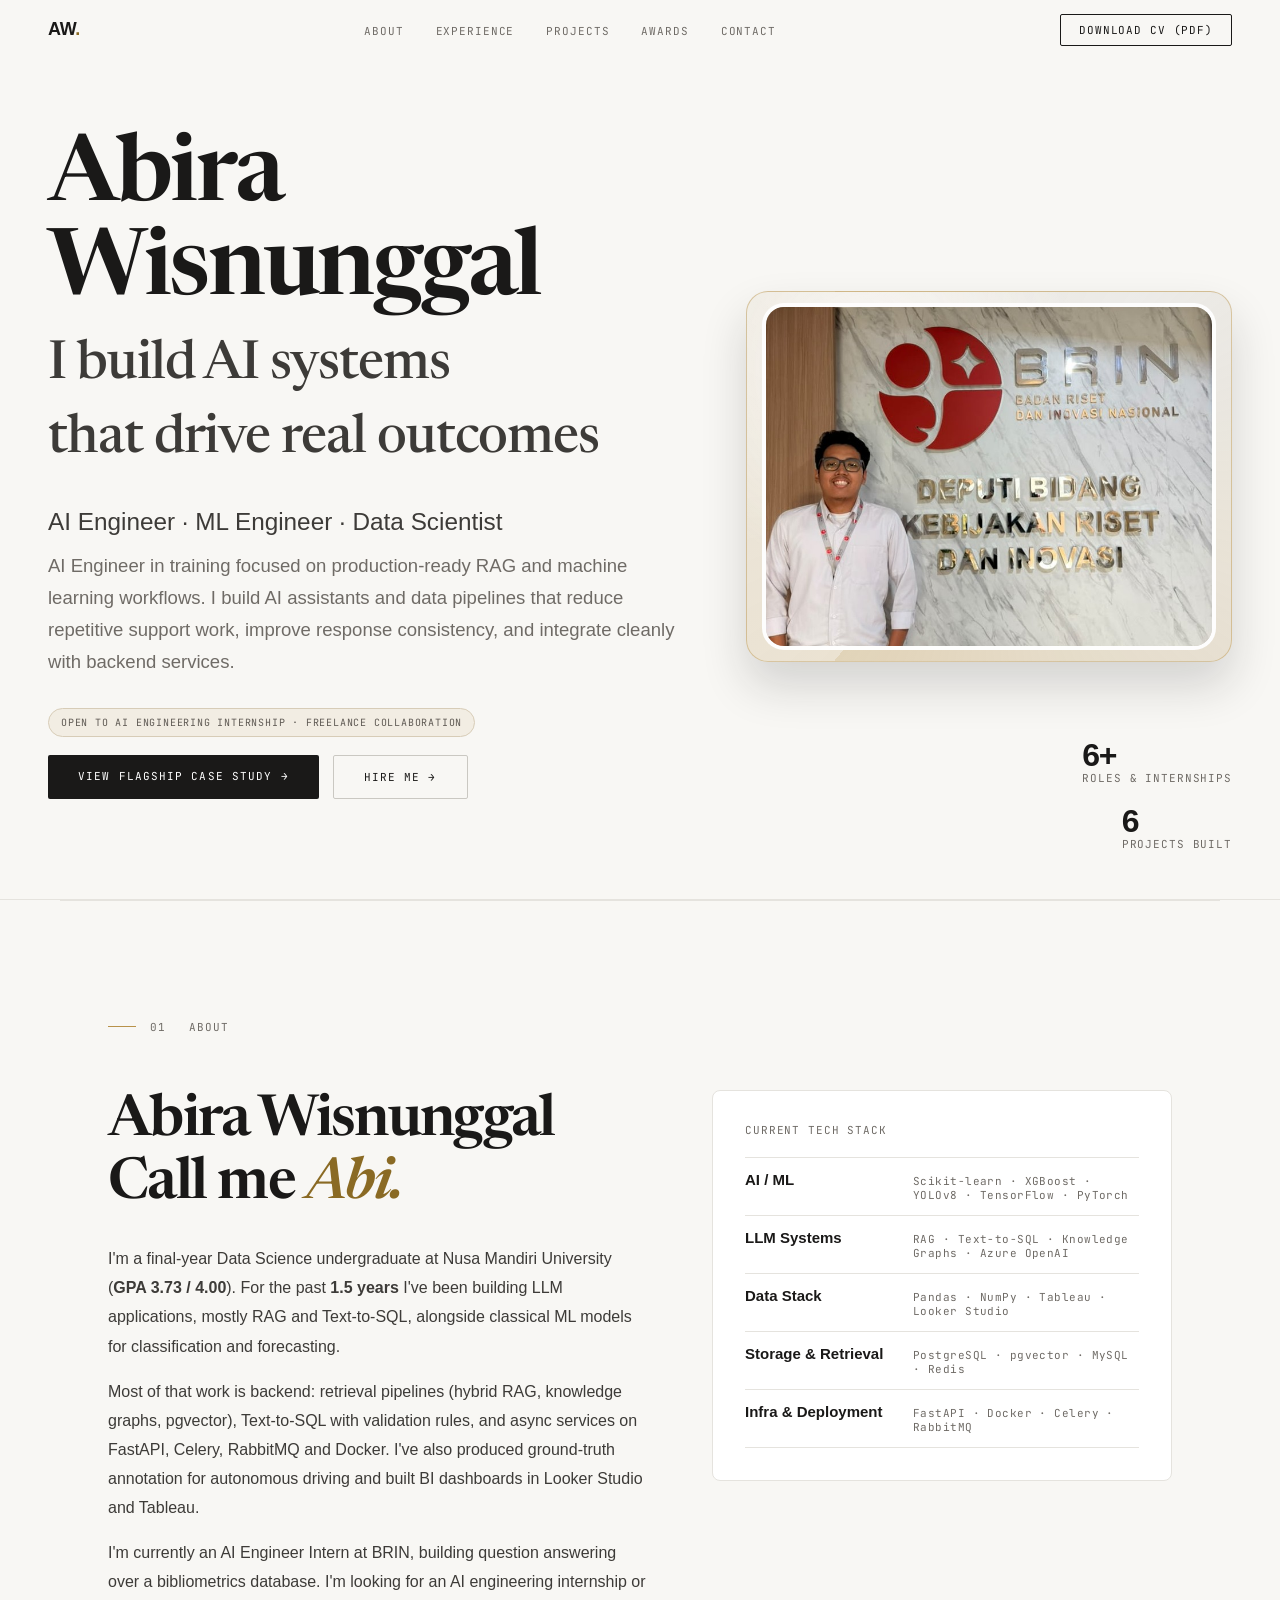
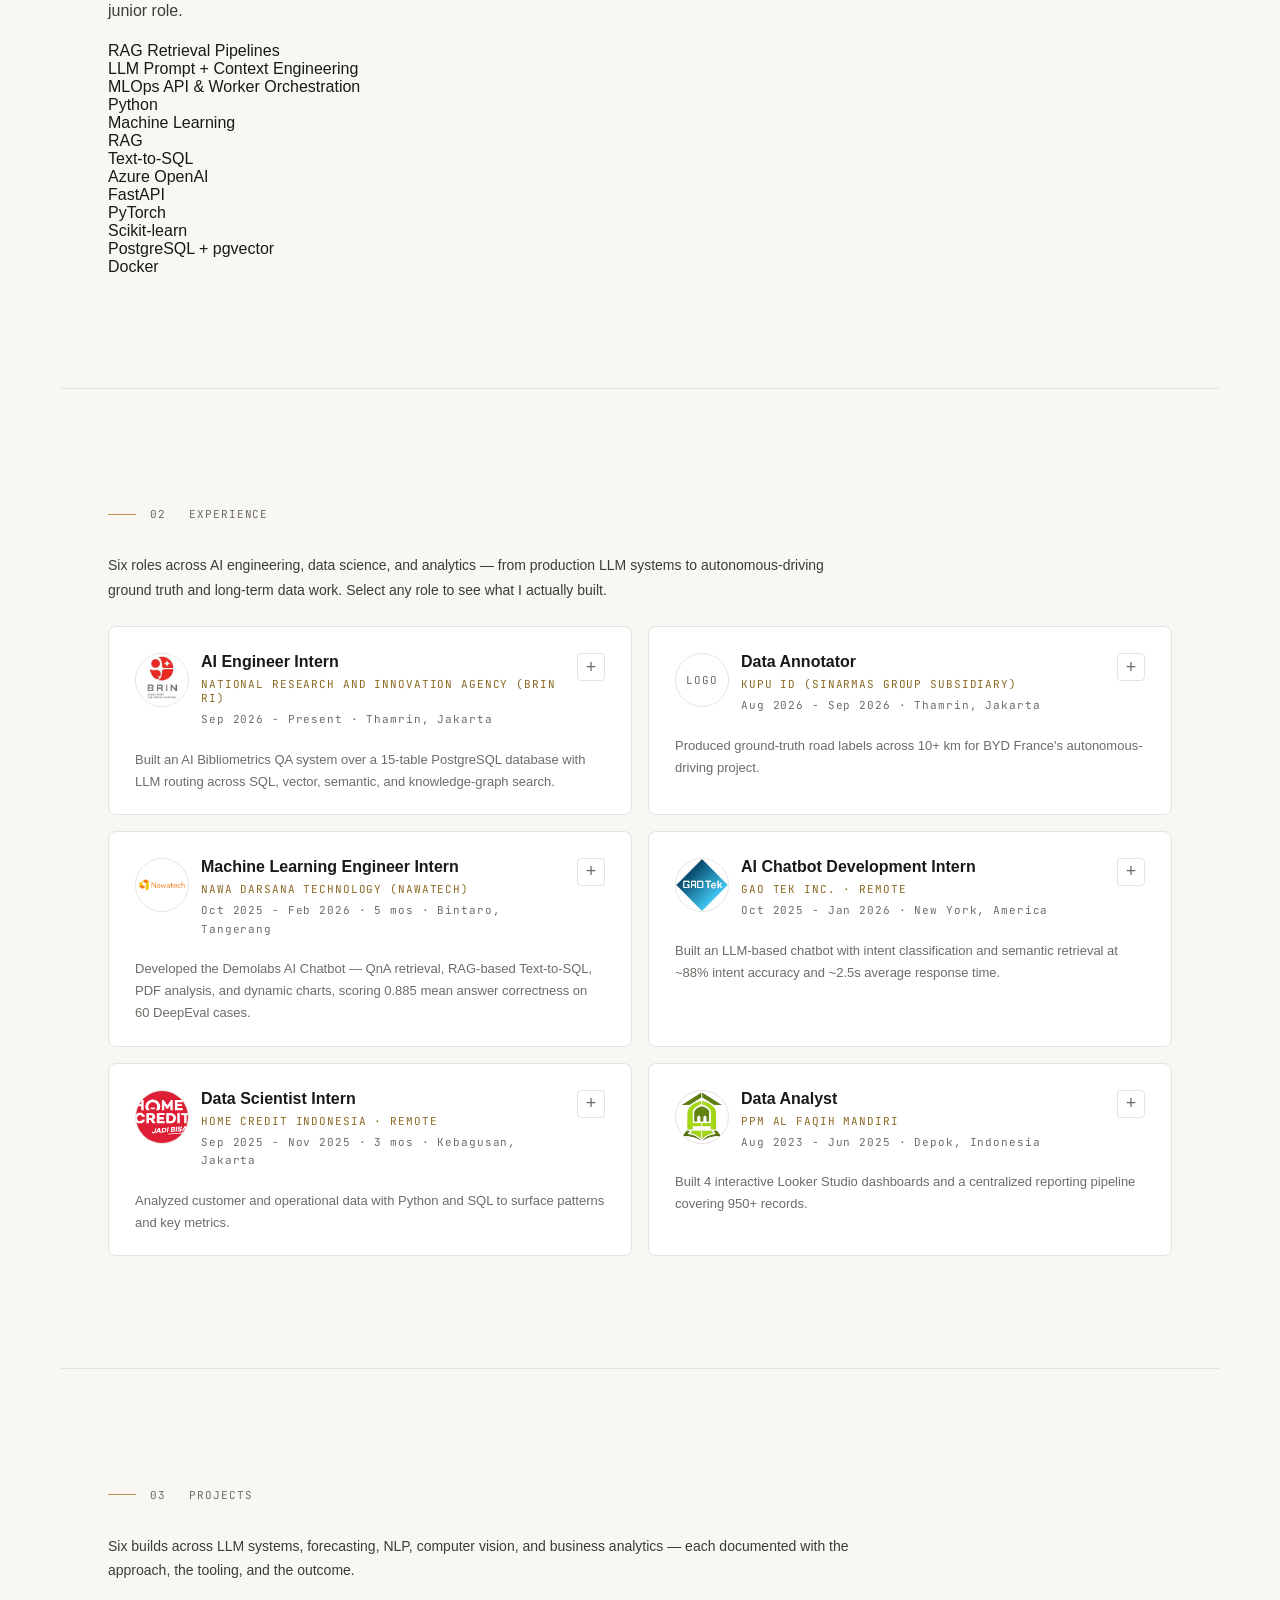
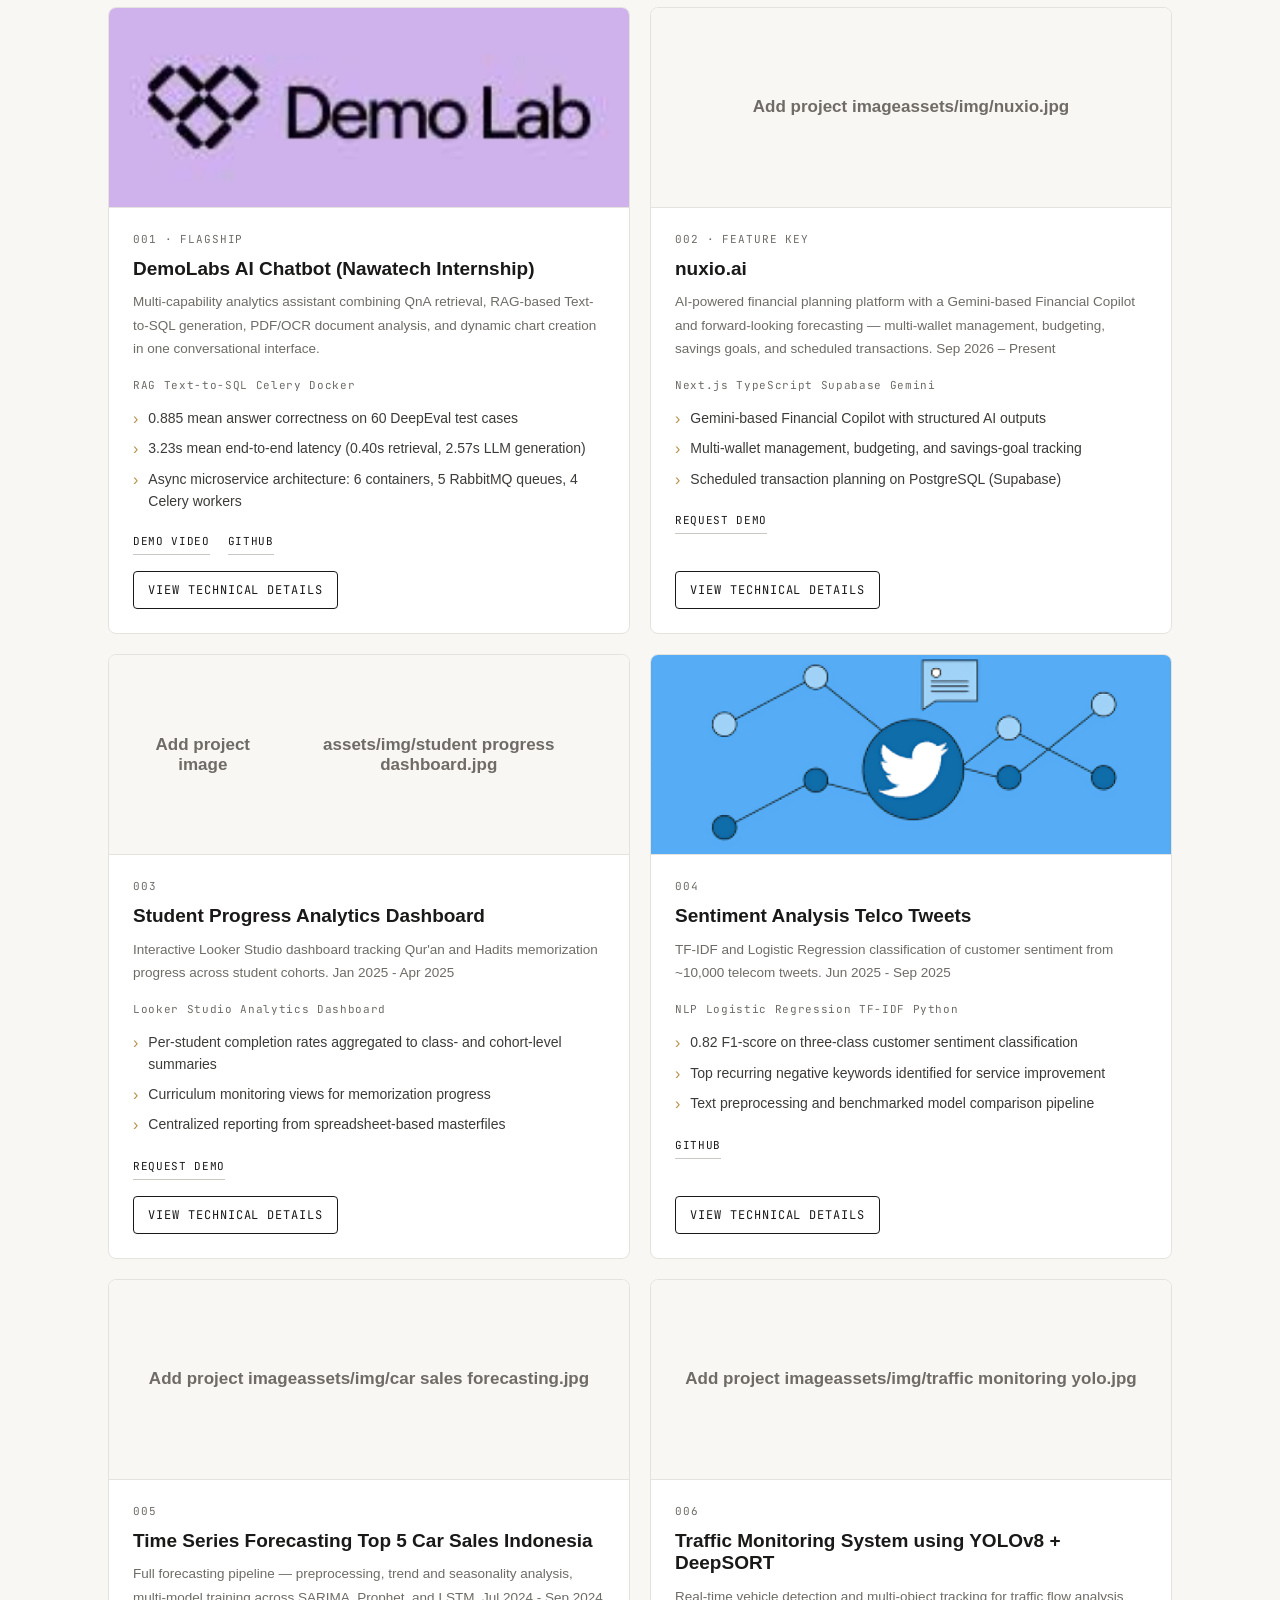
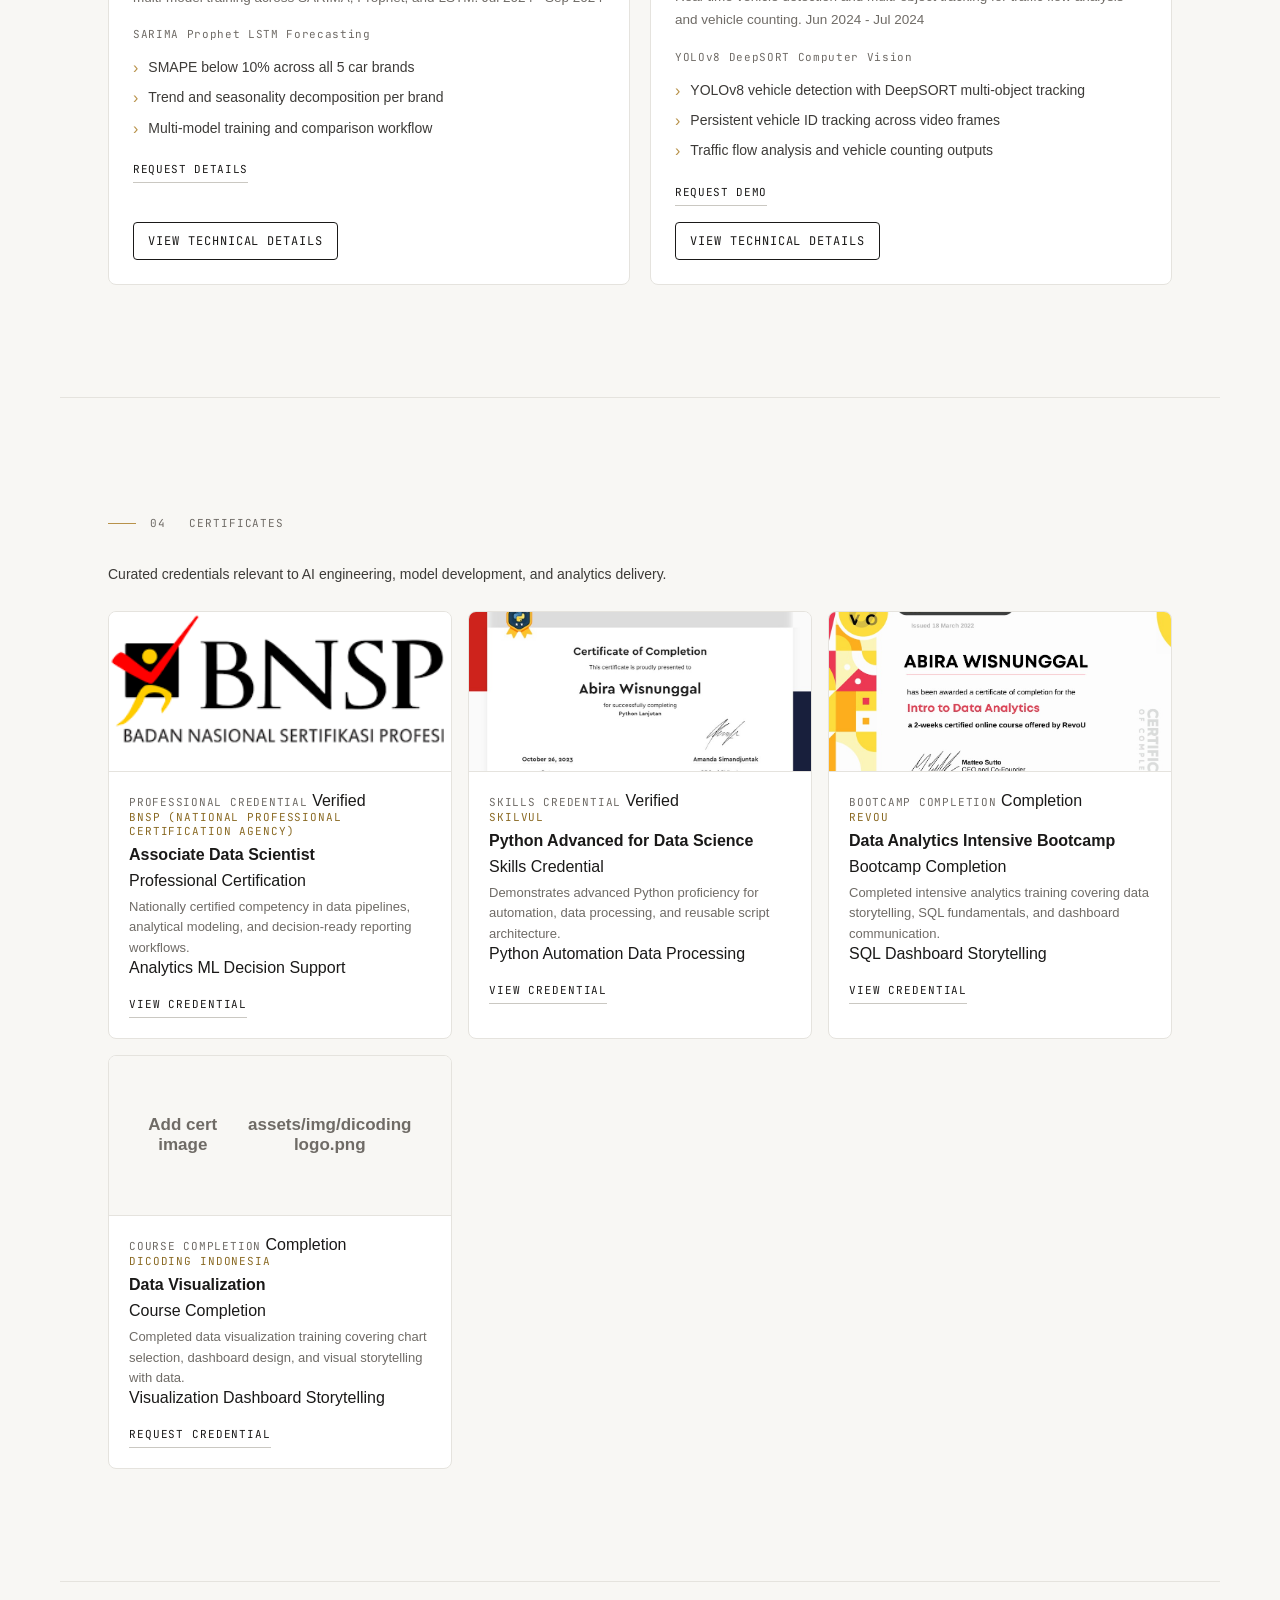
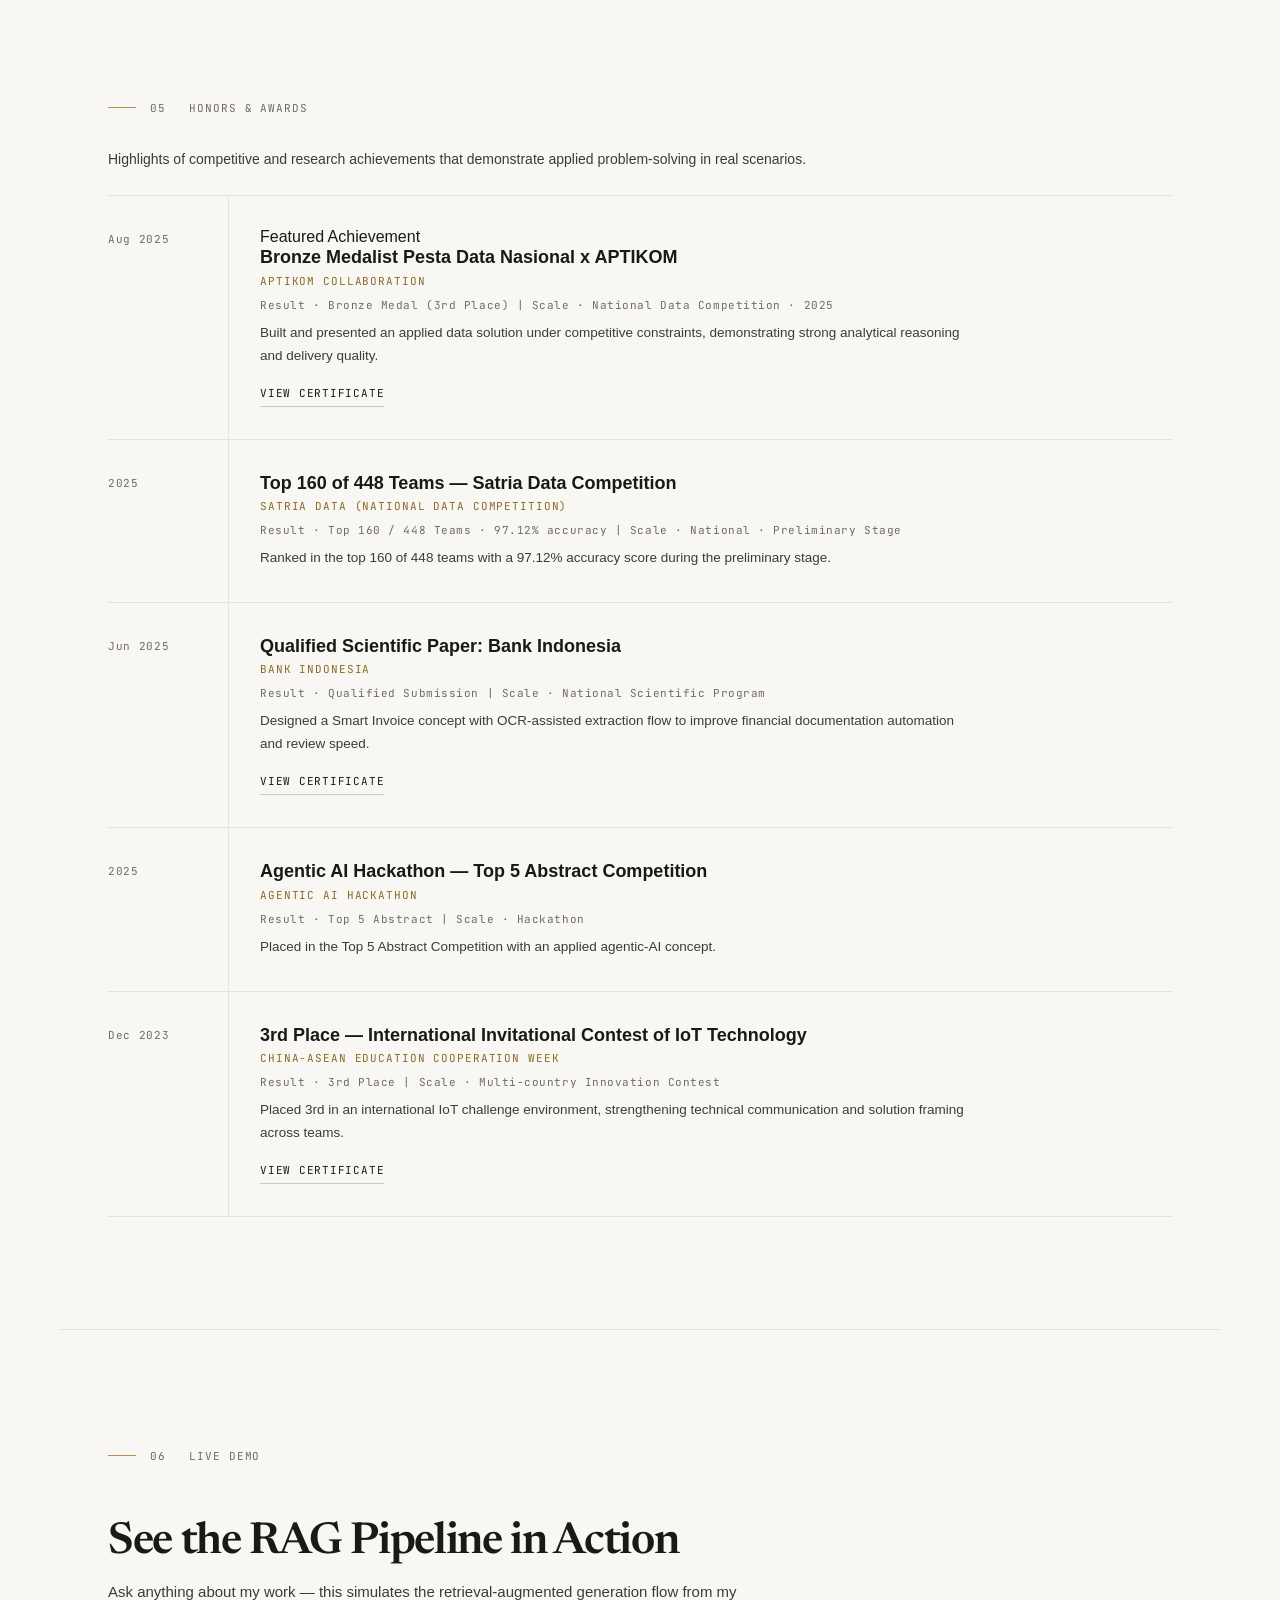
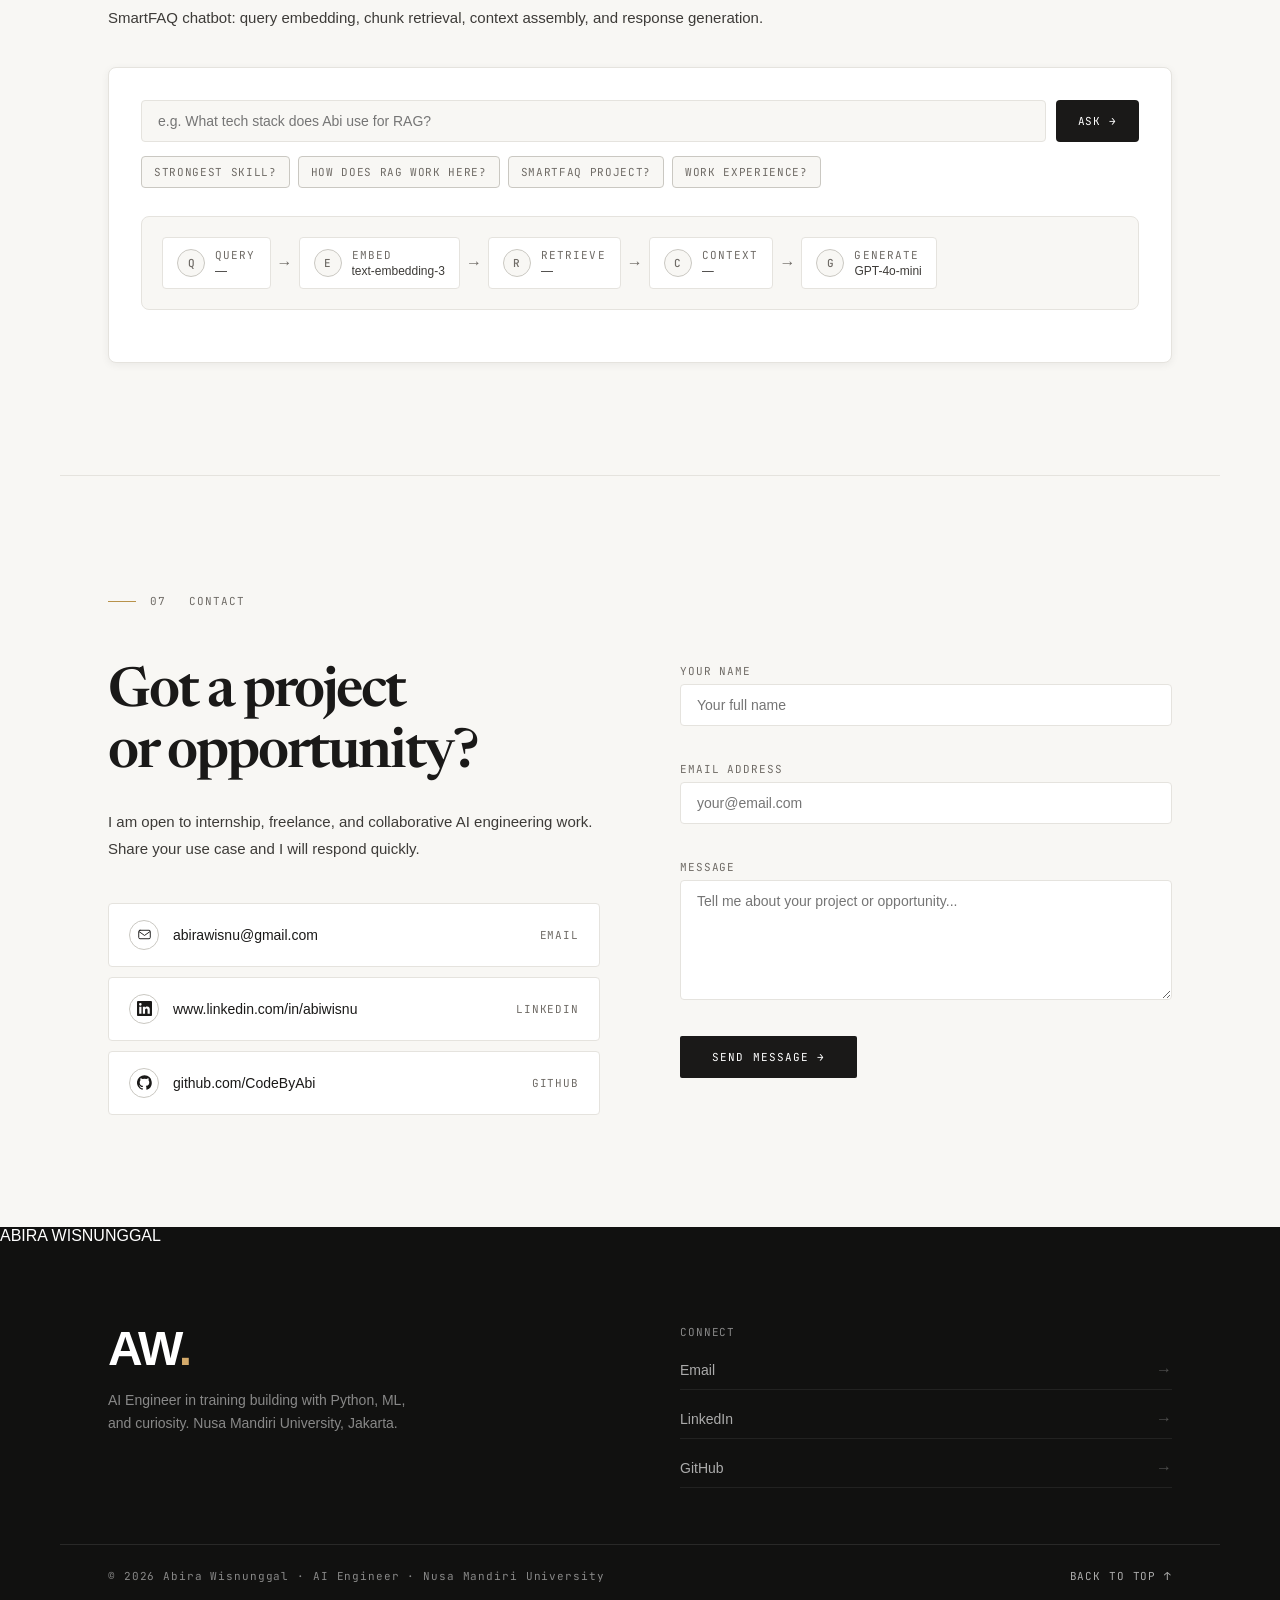
==== commit aad020ac: "markup: update head metadata and nav (1/7) Co-Authored-By: Claude Sonnet 5.5 <noreply@anthropic.com>" ====
--- a/index.html
+++ b/index.html
@@ -8,22 +8,19 @@
   <script>document.documentElement.className = document.documentElement.className.replace(/\bno-js\b/, 'js');</script>
   <meta name="viewport" content="width=device-width, initial-scale=1.0" />
   <title>Abira Wisnunggal | AI Engineer Building Production AI Systems</title>
-  <meta name="description" content="Portfolio of Abira Wisnunggal (Abi), AI Engineer focused on RAG, automation, and machine learning systems with measurable outcomes." />
+  <meta name="description" content="Portfolio of Abira Wisnunggal (Abi), an AI engineer working on RAG, Text-to-SQL and LLM evaluation, with internships at BRIN and Nawatech." />
   <meta property="og:type" content="website" />
   <meta property="og:title" content="Abira Wisnunggal | AI Engineer" />
-  <meta property="og:description" content="I build production-ready AI systems for RAG, automation, and data workflows." />
-  <meta property="og:image" content="assets/img/abi-brin.jpeg" />
+  <meta property="og:description" content="AI engineer working on RAG, Text-to-SQL and LLM evaluation. Internships at BRIN and Nawatech." />
+  <meta property="og:image" content="https://codebyabi.github.io/assets/img/abi-brin.jpeg" />
   <meta property="og:url" content="https://codebyabi.github.io/" />
   <meta name="twitter:card" content="summary_large_image" />
   <meta name="twitter:title" content="Abira Wisnunggal | AI Engineer" />
-  <meta name="twitter:description" content="Production-ready AI systems for measurable business impact." />
-  <meta name="twitter:image" content="assets/img/abi-brin.jpeg" />
+  <meta name="twitter:description" content="AI engineer working on RAG, Text-to-SQL and LLM evaluation. Internships at BRIN and Nawatech." />
+  <meta name="twitter:image" content="https://codebyabi.github.io/assets/img/abi-brin.jpeg" />
   <link rel="canonical" href="https://codebyabi.github.io/" />
   <link rel="preload" as="image" href="assets/img/abi-brin.jpeg" />
   <link rel="icon" type="image/svg+xml" href="assets/img/aw-logo.svg" />
-  <link rel="icon" href="assets/img/aw-logo.svg" />
-  <link rel="shortcut icon" href="assets/img/aw-logo.svg" />
-  <link rel="apple-touch-icon" href="assets/img/aw-logo.svg" />
   <link rel="manifest" href="site.webmanifest" />
   <link rel="stylesheet" href="css/style.css" />
   <script type="application/ld+json">
@@ -49,7 +46,7 @@
     <a href="#hero" class="nav-logo">AW<em>.</em></a>
 
     <button class="nav-toggle" id="navToggle" type="button" aria-expanded="false" aria-controls="navDrawer">
-      <span class="sr-only">Toggle navigation</span>
+      <span class="sr-only">Menu</span>
       <span></span>
       <span></span>
       <span></span>
@@ -59,32 +56,27 @@
       <li><a href="#about">About</a></li>
       <li><a href="#experience">Experience</a></li>
       <li><a href="#projects">Projects</a></li>
-      <li><a href="#certificates">Certificates</a></li>
       <li><a href="#honors">Awards</a></li>
-      <li><a href="#playground">Demo</a></li>
       <li><a href="#contact">Contact</a></li>
     </ul>
 
     <div class="nav-actions">
-      <a href="assets/pdf/Abira%20Wisnunggal%20CV.pdf" class="nav-link-ghost" target="_blank" rel="noopener noreferrer" download="Abira-Wisnunggal-CV.pdf">Resume</a>
-      <a href="#contact" class="nav-btn">Hire Me →</a>
+      <a href="assets/pdf/abi-wisnunggal-cv.pdf" download="Abira-Wisnunggal-CV.pdf" class="nav-btn">Download CV (PDF)</a>
     </div>
   </nav>
 
   <aside id="navDrawer" class="nav-drawer" aria-hidden="true" inert>
     <div class="nav-drawer-head">
       <span class="nav-drawer-title">Menu</span>
-      <button type="button" class="nav-drawer-close" id="navDrawerClose" aria-label="Close navigation">✕</button>
+      <button type="button" class="nav-drawer-close" id="navDrawerClose" aria-label="Close menu">✕</button>
     </div>
     <div class="nav-drawer-links">
       <a href="#about">About</a>
       <a href="#experience">Experience</a>
       <a href="#projects">Projects</a>
-      <a href="#certificates">Certificates</a>
       <a href="#honors">Awards</a>
-      <a href="#playground">Demo</a>
       <a href="#contact">Contact</a>
-      <a href="assets/pdf/Abira%20Wisnunggal%20CV.pdf" target="_blank" rel="noopener noreferrer" download="Abira-Wisnunggal-CV.pdf">Resume</a>
+      <a href="assets/pdf/abi-wisnunggal-cv.pdf" download="Abira-Wisnunggal-CV.pdf">Download CV (PDF)</a>
     </div>
   </aside>
 
@@ -110,7 +102,7 @@
 
           <div class="hero-ctas">
             <a href="case-study-smartfaq.html" class="btn-solid">View Flagship Case Study →</a>
-            <a href="#contact" class="btn-outline">Hire Me →</a>
+            <a href="assets/pdf/abi-wisnunggal-cv.pdf" download="Abira-Wisnunggal-CV.pdf" class="btn-outline">Hire Me →</a>
           </div>
 
           <div class="hero-proof">
@@ -158,18 +150,18 @@
           </h3>
 
           <p class="about-intro">
-            I am a <strong>final-year Data Science</strong> undergraduate at <strong>Nusa Mandiri University</strong>
-            <strong>(GPA 3.73 / 4.00)</strong>, with <strong>1.5+ years</strong> of experience building LLM applications
-            (RAG, Text-to-SQL) and ML models for classification and forecasting.
+            I'm a final-year Data Science undergraduate at Nusa Mandiri University (<strong>GPA 3.73 / 4.00</strong>).
+            For the past <strong>1.5 years</strong> I've been building LLM applications, mostly RAG and Text-to-SQL,
+            alongside classical ML models for classification and forecasting.
           </p>
           <p>
-            My hands-on work spans <strong>end-to-end RAG pipelines</strong> (Hybrid RAG, Knowledge Graphs, vector retrieval
-            with pgvector), <strong>Text-to-SQL</strong> systems, and async AI infrastructure using FastAPI, Celery, RabbitMQ,
-            and Docker — alongside data annotation for autonomous-driving ground truth and BI dashboards with Looker Studio and Tableau.
+            Most of that work is backend: retrieval pipelines (hybrid RAG, knowledge graphs, pgvector), Text-to-SQL
+            with validation rules, and async services on FastAPI, Celery, RabbitMQ and Docker. I've also produced
+            ground-truth annotation for autonomous driving and built BI dashboards in Looker Studio and Tableau.
           </p>
           <p>
-            Recognized with a <strong>Bronze Medal at PeDaS x APTIKOM 2025</strong> and ranked <strong>Top 160 of 448 teams
-            (97.12% accuracy)</strong> at Satria Data. I am actively seeking opportunities where I can build, ship, and improve AI systems with measurable impact.
+            I'm currently an AI Engineer Intern at BRIN, building question answering over a bibliometrics database.
+            I'm looking for an AI engineering internship or junior role.
           </p>
 
           <div class="about-kpi-grid" data-reveal="scale">
--- a/css/style.css
+++ b/css/style.css
@@ -10,7 +10,7 @@
    display tier needs 600/700. Newsreader is variable (200-800) with optical
    sizing, so the 94px hero wordmark still has weight to spare. Instrument Serif
    is kept as the fallback. */
-@import url('https://fonts.googleapis.com/css2?family=Newsreader:ital,opsz,wght@0,6..72,200..800;1,6..72,200..800&family=Instrument+Serif:ital@0;1&display=swap');
+@import url('https://fonts.googleapis.com/css2?family=Newsreader:ital,opsz,wght@0,6..72,200..800;1,6..72,200..800&display=swap');
 
 /* ======================== VARIABLES ======================== */
 :root {
@@ -37,9 +37,8 @@
   /* Editorial serif — the display tier. Identity/section titles only; Clash
      Display stays for card titles and the logo, where the geometric grotesque
      is doing a different job. */
-  --fserif: 'Newsreader', 'Instrument Serif', Georgia, serif;
-
-  --ease:   cubic-bezier(.22,.68,0,1.2);
+  --fserif: 'Newsreader', Georgia, serif;
+
   --ease-s: cubic-bezier(.16,1,.3,1);
   --ease-i: cubic-bezier(.4,0,.2,1);
 
@@ -71,65 +70,6 @@
 a { text-decoration: none; color: inherit; }
 ul { list-style: none; }
 
-/* ======================== AMBIENT BACKGROUND LAYER ========================
-   Protocol S6/S7 ask for section depth via low-opacity imagery, minimal
-   geometric line patterns, and one slow drifting radial blob.
-
-   This REVERSES the de-slop pass recorded in DESIGN.md, which removed
-   .noise / .grid-bg / .aurora because "stacked together they read as generated
-   rather than art-directed". Applied here under the protocol they are collapsed
-   into TWO fixed layers on body pseudo-elements instead of three JS-driven divs,
-   and every opacity sits at or below the protocol's 0.03 ceiling:
-
-     ::before  64px hairline grid (.028) + warm grain (.022) — fully static
-     ::after   one warm radial blob (.03) drifting on transform over 26s
-
-   Differences from the removed versions that keep this from regressing:
-     - no scroll or mouse parallax (the old .grid-bg transitioned transform on
-       scroll, which was the actual cost — a full-screen repaint per frame)
-     - not on a scrolling container; position:fixed, so it costs nothing to scroll
-     - pointer-events:none and z-index:0, so all content sits above it
-     - opaque cards and the opaque footer hide it entirely; it only shows on the
-       paper ground between sections
-     - the blob animation is explicitly killed in the reduced-motion block
-   Keep total contrast impact below ~0.03. Anything stronger stops being
-   "ambient" and starts being visible texture. */
-body::before {
-  content: '';
-  position: fixed;
-  inset: 0;
-  z-index: 0;
-  pointer-events: none;
-  background-image:
-    url("data:image/svg+xml,%3Csvg xmlns='http://www.w3.org/2000/svg' width='200' height='200'%3E%3Cfilter id='n'%3E%3CfeTurbulence type='fractalNoise' baseFrequency='.9' numOctaves='4' stitchTiles='stitch'/%3E%3C/filter%3E%3Crect width='100%25' height='100%25' filter='url(%23n)' opacity='.022'/%3E%3C/svg%3E"),
-    linear-gradient(rgba(26,25,24,.028) 1px, transparent 1px),
-    linear-gradient(90deg, rgba(26,25,24,.028) 1px, transparent 1px);
-  background-size: 200px 200px, 64px 64px, 64px 64px;
-}
-body::before { opacity: 1; }
-
-body::after {
-  content: '';
-  position: fixed;
-  top: -18vh;
-  left: 52%;
-  width: 78vw;
-  height: 78vw;
-  max-width: 1100px;
-  max-height: 1100px;
-  z-index: 0;
-  pointer-events: none;
-  opacity: .03;
-  background: radial-gradient(circle at 50% 50%, rgba(184,146,74,.55), rgba(184,146,74,0) 62%);
-  will-change: transform;
-  animation: ambientDrift 26s ease-in-out infinite alternate;
-}
-/* Transform only — no layout-triggering properties (protocol S7). */
-@keyframes ambientDrift {
-  from { transform: translate3d(-4%, -2%, 0) scale(1); }
-  to   { transform: translate3d(5%, 4%, 0) scale(1.12); }
-}
-
 /* ======================== NAV ======================== */
 nav {
   position: fixed; top: 0; left: 0; right: 0; z-index: 100;
@@ -164,15 +104,12 @@
 .nav-links a:focus-visible { color: var(--ink); }
 .nav-links a:focus-visible::after { width: 100%; }
 .nav-btn {
-  font-family: var(--fm); font-size: 10px; letter-spacing: .1em;
+  font-family: var(--fm); font-size: 11px; letter-spacing: .1em;
   text-transform: uppercase; color: var(--ink);
   border: 1.5px solid var(--ink); padding: 8px 18px; border-radius: var(--r2);
   transition: background .2s, color .2s, transform .2s var(--ease-s), box-shadow .2s;
 }
-.nav-btn:hover {
-  background: var(--ink); color: #fff;
-  transform: translateY(-1px); box-shadow: var(--sh-sm);
-}
+.nav-btn:hover { background: var(--ink); color: #fff; }
 
 /* ======================== SECTION BASE ======================== */
 section {
@@ -182,7 +119,7 @@
 }
 .sec-label {
   display: inline-flex; align-items: center; gap: 14px;
-  font-family: var(--fm); font-size: 10px; font-weight: 400;
+  font-family: var(--fm); font-size: 11px; font-weight: 400;
   letter-spacing: .18em; text-transform: uppercase; color: var(--ink-4);
   margin-bottom: 56px;
 }
@@ -210,9 +147,6 @@
 [data-delay="1"] { transition-delay: .06s; }
 [data-delay="2"] { transition-delay: .12s; }
 [data-delay="3"] { transition-delay: .18s; }
-[data-delay="4"] { transition-delay: .24s; }
-[data-delay="5"] { transition-delay: .3s; }
-[data-delay="6"] { transition-delay: .36s; }
 
 /* ======================== HERO ======================== */
 #hero {
@@ -380,23 +314,7 @@
 /* ======================== ABOUT ======================== */
 #about { border-top: 1px solid var(--line); }
 .about-grid { display: grid; grid-template-columns: 1fr 440px; gap: 80px; align-items: start; }
-.about-text h2 {
-  font-family: var(--fd); font-size: clamp(36px, 4.5vw, 58px);
-  font-weight: 700; line-height: 1.05; letter-spacing: -.035em;
-  color: var(--ink); margin-bottom: 28px;
-}
-.about-text h2 .line { display: block; }
-.about-text p { font-size: 15.5px; line-height: 1.82; color: var(--ink-2); margin-bottom: 18px; }
-.skill-grid { display: flex; flex-wrap: wrap; gap: 8px; margin-top: 32px; }
-.skill-chip {
-  font-family: var(--fm); font-size: 10px; letter-spacing: .08em; text-transform: uppercase;
-  color: var(--ink-2); background: var(--bg); border: 1.5px solid var(--line);
-  padding: 7px 14px; border-radius: 999px;
-  transition: background .2s, border-color .2s, color .2s, transform .2s var(--ease-s);
-}
-.skill-chip:hover {
-  background: var(--ink); color: #fff; border-color: var(--ink); transform: translateY(-2px);
-}
+
 
 /* Stack diagram */
 .stack-card {
@@ -405,7 +323,7 @@
   position: relative;
 }
 .stack-title {
-  font-family: var(--fm); font-size: 10px; letter-spacing: .14em;
+  font-family: var(--fm); font-size: 11px; letter-spacing: .14em;
   text-transform: uppercase; color: var(--ink-4); margin-bottom: 20px;
 }
 .stack-rows { display: flex; flex-direction: column; margin: 0; }
@@ -422,7 +340,30 @@
 .stack-row:last-child { border-bottom: 1px solid var(--line); }
 .stack-row:hover { border-color: var(--line-2); }
 .stack-domain { font-family: var(--fd); font-size: 15px; font-weight: 600; color: var(--ink); flex-shrink: 0; min-width: 152px; }
-.stack-tools { font-family: var(--fm); font-size: 11px; letter-spacing: .04em; color: var(--ink-3); margin: 0; }
+.stack-tools { font-family: var(--fm); font-size: 11px; letter-spacing: .04em; color: var(--ink-3); margin: 0; min-width: 0; }
+/* Each tool is an unbreakable item, so "Looker Studio" and "Knowledge Graphs" never
+   split across lines. The middle dot is drawn in the gap before every item rather
+   than typed between them: a typed dot can strand at the end or start of a wrapped
+   line. Here the list clips on its own left edge, so the dot that would sit before
+   the first item on each line falls outside the box and is never painted. The
+   decorative dot gets an empty alt (`/ ''`) so screen readers read a plain list. */
+.stack-list {
+  list-style: none; margin: 0; padding: 0;
+  display: flex; flex-wrap: wrap; gap: 3px 20px;
+  overflow: hidden; line-height: 1.7;
+}
+.stack-list li { position: relative; white-space: nowrap; }
+.stack-list li::before {
+  content: '\00b7'; content: '\00b7' / '';
+  position: absolute; left: -13px; color: var(--ink-4);
+}
+/* On a phone the 152px label column leaves the tool list ~100px, which puts every
+   tool on its own line and clips the longer nowrap items. The label stacks above
+   its tools instead, so the list gets the full row. */
+@media (max-width: 600px) {
+  .stack-row { flex-direction: column; align-items: stretch; gap: 6px; }
+  .stack-domain { min-width: 0; }
+}
 
 /* ======================== EXPERIENCE ======================== */
 #experience { border-top: 1px solid var(--line); }
@@ -430,25 +371,18 @@
 .exp-card {
   background: var(--bg-card); border: 1.5px solid var(--line);
   border-radius: var(--r8); overflow: hidden; cursor: pointer;
-  transition: border-color .25s, box-shadow .3s var(--ease-s);
+  transition: border-color .2s;
   position: relative;
 }
-.exp-card::before {
-  content: ''; position: absolute; left: 0; top: 0; bottom: 0;
-  width: 3px; background: var(--gold);
-  transform: scaleY(0); transform-origin: top;
-  transition: transform .35s var(--ease-s);
-}
-.exp-card:hover::before, .exp-card.open::before { transform: scaleY(1); }
-.exp-card:hover { border-color: var(--line-2); box-shadow: var(--sh-md); }
-.exp-card.open  { border-color: var(--ink); box-shadow: var(--sh-md); }
+.exp-card:hover { border-color: var(--line-2); }
+.exp-card.open  { border-color: var(--ink); }
 .exp-head {
   padding: 26px 26px 20px;
   display: flex; justify-content: space-between; align-items: flex-start;
 }
 .exp-role    { font-family: var(--fd); font-size: 16px; font-weight: 600; color: var(--ink); margin-bottom: 6px; }
-.exp-company { font-family: var(--fm); font-size: 10px; letter-spacing: .08em; text-transform: uppercase; color: var(--gold-ink); margin-bottom: 5px; }
-.exp-meta    { font-family: var(--fm); font-size: 10px; color: var(--ink-4); line-height: 1.7; }
+.exp-company { font-family: var(--fm); font-size: 11px; letter-spacing: .08em; text-transform: uppercase; color: var(--gold-ink); margin-bottom: 5px; }
+.exp-meta    { font-family: var(--fm); font-size: 11px; color: var(--ink-4); line-height: 1.7; }
 .exp-toggle  {
   width: 28px; height: 28px; flex-shrink: 0;
   border: 1.5px solid var(--line); border-radius: var(--r4);
@@ -458,62 +392,34 @@
 }
 .exp-card.open .exp-toggle { background: var(--ink); color: #fff; border-color: var(--ink); transform: rotate(45deg); }
 .exp-preview { padding: 0 26px 20px; font-size: 13px; line-height: 1.7; color: var(--ink-3); }
-.exp-body { max-height: 0; overflow: hidden; transition: max-height .5s var(--ease-s); }
-.exp-card.open .exp-body { max-height: 800px; }
+/* 0fr -> 1fr animates to the body's real height, so open and close take the
+   stated time for every role. max-height:800px finished early on short bodies
+   and clipped long ones. Closing is quicker than opening. */
+.exp-body { display: grid; grid-template-rows: 0fr; overflow: hidden; transition: grid-template-rows .3s var(--ease-s); }
+.exp-body > .exp-body-inner { min-height: 0; overflow: hidden; transition: padding .3s var(--ease-s), border-color .3s; }
+/* A grid item can't shrink below its own padding, so a closed body drops its
+   vertical padding; otherwise ~47px of it stays visible under the trigger. */
+.exp-card:not(.open) .exp-body > .exp-body-inner { padding-top: 0; padding-bottom: 0; border-top-color: transparent; }
+.exp-card.open .exp-body > .exp-body-inner { transition-duration: .45s; }
+.exp-card.open .exp-body { grid-template-rows: 1fr; transition-duration: .45s; }
 .exp-body-inner { padding: 20px 26px 26px; border-top: 1px solid var(--line); }
-.exp-body-label { font-family: var(--fm); font-size: 9px; letter-spacing: .14em; text-transform: uppercase; color: var(--ink-4); margin-bottom: 12px; }
+.exp-body-label { font-family: var(--fm); font-size: 11px; letter-spacing: .14em; text-transform: uppercase; color: var(--ink-4); margin-bottom: 12px; }
 .exp-list { display: flex; flex-direction: column; gap: 9px; }
 .exp-list li { font-size: 13px; line-height: 1.65; color: var(--ink-2); display: flex; gap: 10px; }
 .exp-list li::before { content: '›'; color: var(--gold); font-size: 16px; flex-shrink: 0; line-height: 1.4; }
 
 /* ======================== PROJECTS ======================== */
 #projects { border-top: 1px solid var(--line); }
+/* Two equal columns, always. A bento variant was tried here (flagship span 6,
+   then 3+3, then 2+2+2) and reverted: giving the flagship the full 1064px
+   measure made it read as a different class of object from the other five
+   rather than as the first of six. The flat 2-up grid also keeps every card the
+   same size, which is what the CTA-alignment rule in .proj-body assumes. */
 .proj-grid { display: grid; grid-template-columns: 1fr 1fr; gap: 20px; }
-
-/* Bento layout (protocol S5: "asymmetrical CSS Grid layouts"). Desktop only.
-
-   COLUMN spans only — deliberately no `grid-row` spans. Row spans on an
-   auto-height grid resolve circularly (the spanning card is what would size the
-   rows it spans), and this repo has already shipped one clipping bug from an
-   over-clever height relationship. Asymmetric widths get the bento read with no
-   circular sizing and no clipping risk.
-
-   The composition is 6 / 3+3 / 2+2+2 on a 6-track grid: the flagship takes the
-   full measure, two half-width features follow, then three third-width. The
-   ordering follows the editorial ranking already in the markup — 001 FLAGSHIP,
-   002 FEATURE KEY, then the supporting work.
-
-   This MUST stay inside min-width:961px. At <=960px .proj-grid is a single
-   column, and a bare `grid-column: span 6` against a 1-column track would
-   generate six IMPLICIT columns and blow the layout apart on mobile. Same class
-   of source-order trap AGENTS.md warns about, in the other direction. */
-@media (min-width: 961px) {
-  .proj-grid { grid-template-columns: repeat(6, minmax(0, 1fr)); }
-  .proj-card:nth-child(1) { grid-column: span 6; }
-  .proj-card:nth-child(2),
-  .proj-card:nth-child(3) { grid-column: span 3; }
-  .proj-card:nth-child(4),
-  .proj-card:nth-child(5),
-  .proj-card:nth-child(6) { grid-column: span 2; }
-  /* A 200px band across the full 1064px measure reads as a letterbox, so the
-     flagship's media gets proportionally more height. */
-  .proj-card:nth-child(1) .proj-img-slot { height: 340px; }
-  /* ...but that would upscale the flagship's asset ~5.3x, and its source is
-     assets/img/demolablogo.jpg at 200x200. `contain` renders it at natural size
-     on the --bg plate instead of blowing it up into mush. This is scoped to the
-     flagship because its source is a LOGO; the other cards hold real
-     screenshots (1280x716) that want `cover`. If the flagship asset is ever
-     replaced with a real screenshot, drop this rule and the band goes back to
-     cover. */
-  .proj-card:nth-child(1) .proj-img-slot img {
-    object-fit: contain;
-    padding: 48px;
-  }
-}
 .proj-card {
   background: var(--bg-card); border: 1.5px solid var(--line);
   border-radius: var(--r8); overflow: hidden; cursor: pointer;
-  transition: box-shadow .3s var(--ease-s), border-color .25s;
+  transition: border-color .2s;
   position: relative;
   /* Flex column so .proj-body can FILL the leftover height below the image band.
      This is what puts the CTA on the card's bottom edge. See .proj-body. */
@@ -523,7 +429,7 @@
    template, and a full-width card that moves also drags the click target out
    from under the pointer mid-gesture. Feedback is the border going to ink plus
    the media easing — enough to read as openable without moving the layout. */
-.proj-card:hover { box-shadow: var(--sh-md); border-color: var(--ink); }
+.proj-card:hover { border-color: var(--ink); }
 .proj-img-slot {
   width: 100%; height: 200px; background: var(--bg);
   border-bottom: 1px solid var(--line);
@@ -531,15 +437,14 @@
   overflow: hidden; position: relative;
   flex-shrink: 0; /* .proj-card is a flex column; the media band keeps its height */
 }
-.proj-img-slot img { width: 100%; height: 100%; object-fit: cover; transition: transform .5s var(--ease-s); }
-.proj-card:hover .proj-img-slot img { transform: scale(1.04); }
-.proj-img-placeholder {
-  display: flex; flex-direction: column; align-items: center; gap: 10px;
-  font-family: var(--fm); font-size: 10px; letter-spacing: .1em;
-  text-transform: uppercase; color: var(--ink-4); user-select: none;
-}
-.proj-img-placeholder .ph-ico { opacity: .45; display: flex; }
-.proj-img-placeholder span:not(.ph-ico) { font-size: 9px; opacity: .6; }
+.proj-img-slot img { width: 100%; height: 100%; object-fit: cover; }
+/* Shown only if the image fails to load: a plain plate with the project name,
+   never authoring hints like "add image here". */
+.proj-img-placeholder,
+.cert-img-placeholder {
+  display: none; padding: 24px; text-align: center;
+  font-family: var(--fd); font-size: 17px; font-weight: 600; color: var(--ink-3);
+}
 /* Column layout with the CTA pushed to the bottom. Cards in a grid row are
    already the same height, so this lines the "View Technical Details" buttons
    up across the row instead of letting them float at ragged heights.
@@ -552,17 +457,28 @@
    [data-project-open], the only handler that opens the project modal, with
    nothing clickable. Use flex:1 on a flex-column card instead. */
 .proj-body { padding: 24px; display: flex; flex-direction: column; flex: 1 1 auto; min-height: 0; }
-.proj-num   { font-family: var(--fm); font-size: 10px; letter-spacing: .1em; color: var(--ink-4); margin-bottom: 12px; }
+.proj-num   { font-family: var(--fm); font-size: 11px; letter-spacing: .1em; color: var(--ink-4); margin-bottom: 12px; }
 .proj-title { font-family: var(--fd); font-size: 19px; font-weight: 600; color: var(--ink); margin-bottom: 10px; line-height: 1.2; }
 .proj-desc  { font-size: 13.5px; line-height: 1.72; color: var(--ink-3); margin-bottom: 18px; }
-.proj-date  { font-family: var(--fm); font-size: 11px; letter-spacing: .06em; color: var(--ink-4); white-space: nowrap; }
-.proj-tags  { display: flex; flex-wrap: wrap; gap: 6px; margin-bottom: 18px; }
-.proj-tag   { font-family: var(--fm); font-size: 9px; letter-spacing: .07em; text-transform: uppercase; color: var(--ink-3); background: var(--bg); border: 1px solid var(--line); padding: 4px 9px; border-radius: 999px; transition: border-color .2s, color .2s; }
-/* 13 per-technology pastel triples removed. Every project tag now carries the
-   same neutral chip; the technology name is the content, the hue was noise. */
-.proj-card:hover .proj-tag { border-color: var(--line-2); }
-.proj-cta   { font-family: var(--fm); font-size: 10px; letter-spacing: .1em; text-transform: uppercase; color: var(--ink-4); display: flex; align-items: center; gap: 8px; transition: color .2s, gap .2s; }
-.proj-card:hover .proj-cta { color: var(--gold-ink); gap: 12px; }
+
+/* One verified headline number per project, set large, with its sample size
+   beside it. Projects without a measured result simply have no figure — the
+   slot is never filled with a made-up number. */
+.proj-figure { display: flex; align-items: baseline; gap: 12px; margin-bottom: 14px; }
+.proj-figure-n { font-family: var(--fd); font-size: 40px; font-weight: 700; letter-spacing: -.03em; line-height: 1; color: var(--ink); }
+.proj-figure-l { font-size: 13px; line-height: 1.45; color: var(--ink-3); max-width: 240px; }
+/* The measured number is the one thing on the card that gets its own entrance:
+   uncovered left to right after the card lands, like a readout settling.
+   Gated on .js like every reveal, so with no script it is simply there. */
+.js .proj-card[data-reveal] .proj-figure-n { clip-path: inset(-.1em 100% -.1em -.1em); }
+.js .proj-card[data-reveal].in .proj-figure-n {
+  clip-path: inset(-.1em -.1em -.1em -.1em);
+  transition: clip-path .7s var(--ease-s) .3s;
+}
+.proj-status { font-family: var(--fm); font-size: 11px; letter-spacing: .06em; color: var(--ink-3); margin-bottom: 16px; }
+/* Plain text labels in a single run, not chips: the stack is context, the
+   numbers above are the point. */
+.proj-tags  { font-family: var(--fm); font-size: 11px; letter-spacing: .06em; color: var(--ink-3); margin-bottom: 16px; }
 
 /* ======================== PROJECT MODAL ======================== */
 .modal-overlay {
@@ -577,17 +493,20 @@
   background: var(--bg-card); border-radius: var(--r8);
   width: 100%; max-width: 880px; max-height: 90vh;
   overflow-y: auto; box-shadow: var(--sh-lg);
-  transform: translateY(32px) scale(.96);
-  transition: transform .4s var(--ease-s);
-}
-.modal-overlay.open .modal-box { transform: translateY(0) scale(1); }
+  /* --modal-dx/--modal-dy point from the viewport centre to the card that
+     opened the modal (set in openModal), so the detail grows out of its card
+     and shrinks back into it on close. Closing is quicker than opening. */
+  transform: translate(var(--modal-dx, 0px), var(--modal-dy, 32px)) scale(.6);
+  transition: transform .25s var(--ease-s);
+}
+.modal-overlay.open .modal-box { transform: none; transition-duration: .45s; }
 .modal-bar {
   position: sticky; top: 0; background: var(--bg-card);
   border-bottom: 1px solid var(--line);
   padding: 18px 32px; display: flex; justify-content: space-between; align-items: center;
   z-index: 10;
 }
-.modal-bar-label { font-family: var(--fm); font-size: 9px; letter-spacing: .16em; text-transform: uppercase; color: var(--ink-4); }
+.modal-bar-label { font-family: var(--fm); font-size: 11px; letter-spacing: .16em; text-transform: uppercase; color: var(--ink-4); }
 .modal-close {
   width: 32px; height: 32px; border: 1.5px solid var(--line); border-radius: var(--r4);
   background: none; cursor: pointer; display: flex; align-items: center; justify-content: center;
@@ -596,26 +515,11 @@
 .modal-close:hover { background: var(--ink); color: #fff; border-color: var(--ink); }
 .modal-content { padding: 40px 32px 56px; }
 .modal-title { font-family: var(--fd); font-size: 34px; font-weight: 700; letter-spacing: -.03em; margin-bottom: 6px; }
-.modal-sub { font-family: var(--fm); font-size: 10px; letter-spacing: .12em; text-transform: uppercase; color: var(--gold-ink); margin-bottom: 32px; }
-.modal-sh { font-family: var(--fm); font-size: 9px; letter-spacing: .14em; text-transform: uppercase; color: var(--ink-4); margin-top: 28px; margin-bottom: 10px; }
+.modal-sub { font-family: var(--fm); font-size: 11px; letter-spacing: .12em; text-transform: uppercase; color: var(--gold-ink); margin-bottom: 32px; }
+.modal-sh { font-family: var(--fm); font-size: 11px; letter-spacing: .14em; text-transform: uppercase; color: var(--ink-4); margin-top: 28px; margin-bottom: 10px; }
 .modal-p { font-size: 14.5px; line-height: 1.8; color: var(--ink-2); }
-.flow-wrap { margin-top: 28px; padding: 26px; background: var(--bg); border: 1px solid var(--line); border-radius: var(--r8); }
-.flow-label { font-family: var(--fm); font-size: 9px; letter-spacing: .16em; text-transform: uppercase; color: var(--ink-4); margin-bottom: 18px; }
-.flow-steps { display: flex; align-items: center; flex-wrap: wrap; gap: 6px; }
-.flow-node {
-  background: #fff; border: 1.5px solid var(--line); border-radius: var(--r4);
-  padding: 9px 14px; font-family: var(--fm); font-size: 11px; color: var(--ink);
-  text-align: center; transition: background .2s, border-color .2s;
-  opacity: 0; animation: nodeIn .4s var(--ease-s) both;
-}
-.flow-node:hover { background: var(--ink); color: #fff; border-color: var(--ink); }
-.flow-node .fn-ico { font-size: 15px; margin-bottom: 3px; }
-.flow-arrow-svg {
-  color: var(--ink-4); opacity: 0; animation: nodeIn .4s var(--ease-s) both;
-}
-.flow-arrow-svg svg { animation: nudge 2s ease-in-out infinite; }
-@keyframes nudge { 0%,100%{transform:translateX(0)} 50%{transform:translateX(4px)} }
-@keyframes nodeIn  { from{opacity:0;transform:translateX(-10px)} to{opacity:1;transform:translateX(0)} }
+.flow-wrap { margin-top: 28px; padding-top: 22px; border-top: 1px solid var(--line); }
+.flow-label { font-family: var(--fm); font-size: 11px; letter-spacing: .14em; text-transform: uppercase; color: var(--ink-3); margin-bottom: 14px; }
 
 /* ======================== CERTIFICATES ======================== */
 #certificates { border-top: 1px solid var(--line); }
@@ -623,34 +527,21 @@
 .cert-card {
   background: var(--bg-card); border: 1.5px solid var(--line);
   border-radius: var(--r8); overflow: hidden;
-  transition: box-shadow .3s var(--ease-s), border-color .2s;
   position: relative;
 }
-/* Same hover contract as .proj-card: border to ink, no translate. */
-.cert-card:hover { box-shadow: var(--sh-md); border-color: var(--ink); }
 .cert-img-slot {
   width: 100%; height: 160px; background: var(--bg);
   border-bottom: 1px solid var(--line);
   display: flex; align-items: center; justify-content: center;
   overflow: hidden; position: relative;
 }
-.cert-img-slot img { width: 100%; height: 100%; object-fit: cover; transition: transform .5s var(--ease-s); }
-.cert-card:hover .cert-img-slot img { transform: scale(1.05); }
-.cert-img-placeholder {
-  display: flex; flex-direction: column; align-items: center; gap: 8px;
-  font-family: var(--fm); font-size: 9px; letter-spacing: .1em;
-  text-transform: uppercase; color: var(--ink-4); user-select: none;
-}
-.cert-img-placeholder .ph-ico { opacity: .4; display: flex; }
-.cert-img-placeholder span:not(.ph-ico) { font-size: 9px; opacity: .6; }
+.cert-img-slot img { width: 100%; height: 100%; object-fit: cover; }
 .cert-body { padding: 20px; }
-/* .cert-badge removed: an unconditional green dot is a "verified" claim the
-   page cannot make, and colour alone conveyed it. Where verification actually
-   exists it is stated in text via .cert-status-verified. */
-.cert-issuer { font-family: var(--fm); font-size: 9px; letter-spacing: .12em; text-transform: uppercase; color: var(--gold-ink); margin-bottom: 7px; }
-.cert-name   { font-family: var(--fd); font-size: 15px; font-weight: 600; color: var(--ink); margin-bottom: 6px; line-height: 1.3; }
-.cert-date   { font-family: var(--fm); font-size: 10px; color: var(--ink-4); }
-.cert-desc   { font-size: 12px; color: var(--ink-3); margin-top: 7px; line-height: 1.55; }
+/* No "Verified" pills or badges: the page cannot verify anything itself. A
+   credential is backed by its link, or it carries no button at all. */
+.cert-issuer { font-family: var(--fm); font-size: 11px; letter-spacing: .1em; text-transform: uppercase; color: var(--gold-ink); margin-bottom: 7px; }
+.cert-name   { font-family: var(--fd); font-size: 16px; font-weight: 600; color: var(--ink); margin-bottom: 6px; line-height: 1.3; }
+.cert-desc   { font-size: 13px; color: var(--ink-3); margin-top: 7px; line-height: 1.6; }
 .section-intro {
   max-width: 760px;
   margin: -24px 0 24px;
@@ -658,63 +549,14 @@
   line-height: 1.75;
   color: var(--ink-2);
 }
-.cert-meta-row {
-  display: flex;
-  align-items: center;
-  justify-content: space-between;
-  gap: 8px;
-  margin-bottom: 8px;
-}
 .cert-level {
   font-family: var(--fm);
-  font-size: 10px;
+  font-size: 11px;
   letter-spacing: .07em;
   text-transform: uppercase;
   color: var(--ink-3);
-}
-.cert-status {
-  font-family: var(--fm);
-  font-size: 10px;
-  letter-spacing: .06em;
-  text-transform: uppercase;
-  color: #6f6b66;
-  border: 1px solid #d4d0ca;
-  border-radius: 999px;
-  padding: 3px 8px;
-  background: #f6f4ef;
-}
-.cert-status-verified {
-  color: #166534;
-  border-color: #86d39b;
-  background: #e9f8ed;
-}
-.cert-id {
-  margin-top: 6px;
-  font-family: var(--fm);
-  font-size: 10px;
-  letter-spacing: .05em;
-  color: #6f6b66;
-}
-.cert-tags {
-  display: flex;
-  flex-wrap: wrap;
-  gap: 6px;
-  margin-top: 12px;
-}
-.cert-tag {
-  font-family: var(--fm);
-  font-size: 10px;
-  letter-spacing: .05em;
-  text-transform: uppercase;
-  border: 1px solid var(--line-2);
-  border-radius: 999px;
-  padding: 4px 8px;
-  color: var(--ink-3);
-  background: #faf9f6;
-}
-
-/* 9 coloured certificate tag variants removed — same neutral chip as project
-   and skill tags. One chip style for every label on the page. */
+  margin-bottom: 8px;
+}
 
 .cert-actions {
   display: flex;
@@ -722,32 +564,19 @@
   gap: 8px;
   margin-top: 14px;
 }
+/* Text links, not filled pills: "open the credential" is a secondary action
+   on a card whose content is the credential itself. */
 .cert-btn {
   font-family: var(--fm);
-  font-size: 10px;
+  font-size: 11px;
   letter-spacing: .08em;
   text-transform: uppercase;
-  border: 1px solid var(--line-2);
-  border-radius: 999px;
-  padding: 7px 10px;
-  color: var(--ink-2);
-  background: #fff;
-  transition: border-color .2s, color .2s, background .2s;
-}
-.cert-btn:hover {
-  border-color: var(--ink);
   color: var(--ink);
-}
-.cert-btn-primary {
-  background: var(--ink);
-  border-color: var(--ink);
-  color: #fff;
-}
-.cert-btn-primary:hover {
-  background: #000;
-  border-color: #000;
-  color: #fff;
-}
+  border-bottom: 1px solid var(--line-2);
+  padding: 6px 0;
+  transition: border-color .2s;
+}
+.cert-btn:hover { border-color: var(--ink); }
 
 /* ======================== HONORS ======================== */
 #honors { border-top: 1px solid var(--line); }
@@ -766,7 +595,7 @@
 .honor-year { font-family: var(--fm); font-size: 11px; letter-spacing: .06em; color: var(--ink-4); padding-top: 4px; }
 .honor-right { padding-left: 32px; }
 .honor-title { font-family: var(--fd); font-size: 18px; font-weight: 600; color: var(--ink); margin-bottom: 5px; line-height: 1.25; }
-.honor-org   { font-family: var(--fm); font-size: 10px; letter-spacing: .08em; text-transform: uppercase; color: var(--gold-ink); margin-bottom: 10px; }
+.honor-org   { font-family: var(--fm); font-size: 11px; letter-spacing: .08em; text-transform: uppercase; color: var(--gold-ink); margin-bottom: 10px; }
 /* Capped at 720px: the honor items span the full 1064px content column, so an
    uncapped .honor-desc ran to ~1100px — the longest measure anywhere on the
    page. Every other prose block is already held to 680-760px (.pg-sub,
@@ -774,23 +603,10 @@
 .honor-desc  { font-size: 13.5px; line-height: 1.7; color: var(--ink-2); max-width: 720px; }
 .honor-meta {
   font-family: var(--fm);
-  font-size: 10px;
+  font-size: 11px;
   letter-spacing: .05em;
-  color: var(--ink-4);
+  color: var(--ink-3);
   margin-bottom: 10px;
-}
-.honor-pill {
-  display: inline-flex;
-  margin-bottom: 10px;
-  font-family: var(--fm);
-  font-size: 10px;
-  letter-spacing: .08em;
-  text-transform: uppercase;
-  color: #7a5318;
-  background: #fff2de;
-  border: 1px solid #e4be8a;
-  border-radius: 999px;
-  padding: 4px 9px;
 }
 .honor-actions {
   display: flex;
@@ -800,23 +616,15 @@
 }
 .honor-actions a {
   font-family: var(--fm);
-  font-size: 10px;
+  font-size: 11px;
   letter-spacing: .07em;
   text-transform: uppercase;
-  border: 1px solid var(--line-2);
-  border-radius: 999px;
-  padding: 6px 10px;
-  color: var(--ink-2);
-  background: #fff;
-  transition: border-color .2s, color .2s, background .2s;
-}
-.honor-actions a:hover {
-  border-color: var(--ink);
   color: var(--ink);
-}
-.honor-item-featured {
-  background: linear-gradient(90deg, rgba(255,247,232,.62), rgba(255,255,255,0));
-}
+  border-bottom: 1px solid var(--line-2);
+  padding: 6px 0;
+  transition: border-color .2s;
+}
+.honor-actions a:hover { border-color: var(--ink); }
 /* The floating timeline dot was removed — a dot that only exists to fill a 1px
    rule adds nothing a reader can act on. (A dead .honor-item:hover::after
    rule that referenced that dot was removed with it.) */
@@ -844,18 +652,18 @@
   display: flex; align-items: center; gap: 14px;
   padding: 16px 20px; border: 1.5px solid var(--line); border-radius: var(--r4);
   background: var(--bg-card); font-family: var(--fb); font-size: 14px; color: var(--ink);
-  transition: border-color .2s, transform .25s var(--ease-s), box-shadow .25s;
-}
-.c-link:hover { border-color: var(--ink); transform: translateX(8px); box-shadow: var(--sh-sm); }
+  transition: border-color .2s;
+}
+.c-link:hover { border-color: var(--ink); }
 .c-icon { font-size: 18px; width: 24px; text-align: center; flex-shrink: 0; }
 /* The address/handle is a single unbreakable token, so it needs an explicit
    break opportunity plus min-width:0 to be allowed to shrink as a flex item. */
 .c-text { min-width: 0; overflow-wrap: anywhere; }
-.c-label { font-family: var(--fm); font-size: 9px; letter-spacing: .12em; text-transform: uppercase; color: var(--ink-4); margin-left: auto; flex-shrink: 0; }
+.c-label { font-family: var(--fm); font-size: 11px; letter-spacing: .12em; text-transform: uppercase; color: var(--ink-4); margin-left: auto; flex-shrink: 0; }
 
 .form-wrap { display: flex; flex-direction: column; gap: 14px; }
 .f-grp { display: flex; flex-direction: column; gap: 6px; }
-.f-lbl { font-family: var(--fm); font-size: 9px; letter-spacing: .14em; text-transform: uppercase; color: var(--ink-4); }
+.f-lbl { font-family: var(--fm); font-size: 11px; letter-spacing: .14em; text-transform: uppercase; color: var(--ink-4); }
 .f-inp, .f-txt {
   background: var(--bg-card); border: 1.5px solid var(--line); border-radius: var(--r4);
   padding: 12px 16px; font-family: var(--fb); font-size: 14px; color: var(--ink);
@@ -869,9 +677,9 @@
   letter-spacing: .1em; text-transform: uppercase;
   background: var(--ink); color: #fff; border: none;
   padding: 14px 32px; border-radius: var(--r2); cursor: pointer;
-  transition: transform .2s var(--ease-s), box-shadow .2s, background .2s;
-}
-.f-submit:hover { transform: translateY(-3px); box-shadow: 0 8px 24px rgba(0,0,0,.2); background: #000; }
+  transition: background .2s;
+}
+.f-submit:hover { background: #000; }
 
 /* ======================== FOOTER ======================== */
 footer {
@@ -892,7 +700,7 @@
 .footer-brand .f-logo em { color: var(--gold-lt); font-style: normal; }
 .footer-brand p { font-size: 14px; line-height: 1.7; color: rgba(255,255,255,.5); max-width: 320px; }
 .footer-links-col { display: flex; flex-direction: column; gap: 10px; margin-top: 4px; }
-.footer-col-label { font-family: var(--fm); font-size: 9px; letter-spacing: .16em; text-transform: uppercase; color: rgba(255,255,255,.3); margin-bottom: 12px; }
+.footer-col-label { font-family: var(--fm); font-size: 11px; letter-spacing: .16em; text-transform: uppercase; color: rgba(255,255,255,.3); margin-bottom: 12px; }
 .footer-link {
   display: flex; align-items: center; gap: 12px;
   font-family: var(--fb); font-size: 14px; color: rgba(255,255,255,.65);
@@ -903,33 +711,19 @@
 .footer-link .fl-arr { font-size: 16px; margin-left: auto; opacity: .4; transition: opacity .2s; }
 .footer-link:hover .fl-arr { opacity: 1; }
 
-/* Footer glow line */
-/* The featured-row gradient wash is kept as the one place gold marks an item as
-   a result rather than a credential — but at a strength that reads as a tint,
-   not a highlight. The decorative footer glow line is removed. */
 
 .footer-bottom {
   max-width: 1160px; margin: 0 auto;
   padding: 24px 48px;
   display: flex; justify-content: space-between; align-items: center;
 }
-.footer-copy { font-family: var(--fm); font-size: 10px; letter-spacing: .08em; color: rgba(255,255,255,.3); }
+.footer-copy { font-family: var(--fm); font-size: 11px; letter-spacing: .08em; color: rgba(255,255,255,.3); }
 .footer-back {
-  font-family: var(--fm); font-size: 10px; letter-spacing: .1em; text-transform: uppercase;
+  font-family: var(--fm); font-size: 11px; letter-spacing: .1em; text-transform: uppercase;
   color: rgba(255,255,255,.4); display: flex; align-items: center; gap: 8px;
   transition: color .2s;
 }
 .footer-back:hover { color: var(--gold-lt); }
-
-/* Big decorative text */
-.footer-big-text {
-  font-family: var(--fd); font-weight: 700;
-  font-size: clamp(60px, 12vw, 180px);
-  letter-spacing: -.05em; color: rgba(255,255,255,.04);
-  white-space: nowrap; text-align: center;
-  padding: 0 48px 20px; line-height: 1; user-select: none;
-  overflow: hidden;
-}
 
 /* ======================== RESPONSIVE ======================== */
 @media (max-width: 960px) {
@@ -955,7 +749,6 @@
   .hero-name { font-size: clamp(30px, 10vw, 54px); margin-bottom: 16px; }
   .hero-role { font-size: clamp(17px, 6vw, 24px); }
   .hero-desc { font-size: 15px; line-height: 1.65; }
-  .footer-big-text { font-size: 60px; }
 }
 
 /* ======================== ACCESSIBILITY + STRUCTURE OVERRIDES ======================== */
@@ -1019,11 +812,7 @@
 .about-title .line { display: block; }
 .about-em { font-style: italic; color: var(--gold-ink); }
 .about-intro { margin-top: 24px; }
-.about-skill-grid { margin-top: 32px; }
-
-#about {
-  background: linear-gradient(180deg, rgba(255,255,255,.35) 0%, rgba(255,255,255,0) 100%);
-}
+
 /* Desktop-only two-column About. This MUST stay inside a min-width query.
    It used to be unscoped, so it sat after the max-width:960px block and won on
    source order at every phone width — re-imposing a 350px second column that
@@ -1044,46 +833,6 @@
   color: var(--ink-2);
   margin-bottom: 16px;
 }
-.about-kpi-grid {
-  margin-top: 24px;
-  display: grid;
-  grid-template-columns: repeat(3, minmax(0, 1fr));
-  gap: 10px;
-}
-.about-kpi {
-  border: 1px solid var(--line);
-  border-radius: var(--r8);
-  background: rgba(255,255,255,.7);
-  padding: 12px;
-  box-shadow: var(--sh-sm);
-}
-.kpi-v {
-  display: block;
-  font-family: var(--fd);
-  font-size: 18px;
-  letter-spacing: -.02em;
-  color: var(--ink);
-}
-.kpi-l {
-  display: block;
-  margin-top: 4px;
-  font-family: var(--fm);
-  font-size: 11px;
-  letter-spacing: .06em;
-  text-transform: uppercase;
-  color: var(--ink-3);
-}
-
-.skill-chip {
-  font-size: 11px;
-  letter-spacing: .06em;
-  border-width: 1px;
-}
-/* 12 per-skill pastel triples removed. Ten technologies in ten unrelated hues
-   read as confetti and encoded nothing — the chip text is already the label.
-   One neutral chip also stops the About section competing with the gold accent,
-   which is the only colour with a job to do. */
-
 /* The stack rows now reveal with their parent card via [data-reveal]; the
    per-row transform/opacity reset and the 5-step stackRise ladder are gone,
    along with .stack-level (self-assessed proficiency) and the five coloured
@@ -1144,35 +893,34 @@
 .hero-profile {
   justify-self: end;
   align-self: start;
-  /* NEGATIVE, and deliberately so. See the cap-height arithmetic below.
-     The invariant this repo holds is: the photograph's top edge sits level with
-     the cap-height of the "Abira Wisnunggal" wordmark.
-
-     Two offsets stack between the wordmark's cap and the photo's top edge:
-
-       cap-height offset = (lineHeight - fontBBox) / 2 + fontBBoxAscent - capHeight
-       frame inset       = --hero-media-inset x aspectRatio / 2  (constant 12.22px)
-
-     The frame inset is constant at every viewport because .hero-profile and
-     .hero-profile-frame share --hero-media-ar, so the band's vertical size does
-     not depend on how wide the portrait is. The cap-height offset is not: it
-     scales with font-size. Measured in Newsreader 600 —
-       fontBBox 69/25 per 94px, capHeight 68 per 94px, lineHeight 1.02
-       => cap sits (0.02 x fontSize) below the element's top edge.
-     At the 94px ceiling that is 1.94px, against a 12.22px frame inset, so the
-     margin must be NEGATIVE: 1.94 - 12.22 = -10.28px. Under Clash Display the
-     cap sat far lower and the old +16px sufficed; the serif is what inverts it.
-
-     Re-measure this if the display face or the hero type scale changes.
-
-     The margin is expressed as the formula rather than the solved constant
-     (-10.28px at the 94px ceiling) because the cap offset scales with
-     font-size while the frame inset does not. A single tuned constant is exact
-     only at the width it was measured at and drifts in between — measured
-     +0.37px at 1078px, where 7.2vw yields 77.6px rather than the 94px ceiling.
-     The calc() below holds it at 0.00 across the whole desktop range. The
-     0.0206 factor is capOffset / fontSize, measured in Newsreader 600. */
-  margin-top: calc(0.0206 * clamp(48px, 7.2vw, 94px) - 12.22px);
+  /* The invariant this repo holds: the photograph's top edge sits 0.4 x the
+     nickname font-size (about 38px at the 94px ceiling) ABOVE the cap-height of
+     the first h1 line ("I build AI systems"). It was exactly level with that
+     cap-height, and before that level with the "Abira Wisnunggal" cap-height;
+     the user asked for it a little higher, so 0.4 x is a tuned nudge, not a
+     typographic alignment.
+
+     align-self stays `start`, so the cell top == .hero-copy top and the margin
+     is the whole offset. Terms, in order:
+
+       1.64 x nicknameFS = 2 lines x 1.02 line-height (the nickname wraps to two
+                           lines at every desktop width, measured) minus the
+                           0.4 x nudge
+       16px              = .hero-nickname margin-bottom
+       0.07 x h1FS       = gap from the h1 box top to the cap-height of its first
+                           line, canvas measureText in Newsreader 500 at line-height
+                           1.08. Chrome rounds ascent/descent to whole pixels, so
+                           the true ratio wobbles 0.065-0.075 with size; 0.07
+                           keeps the error under 0.3px.
+       -12.22px          = the gold plate's constant frame inset
+                           (--hero-media-inset x aspectRatio / 2), because the
+                           visible photo sits that far inside the cell.
+
+     Expressed as a formula because both font sizes are vw clamps while the 16px
+     and 12.22px terms are constant. If the wordmark ever fits on one line, or
+     either type scale or the display face changes, re-measure. Do not switch to
+     align-self: center. */
+  margin-top: calc(1.64 * clamp(48px, 7.2vw, 94px) + 16px + 0.07 * clamp(30px, 4.2vw, 58px) - 12.22px);
   width: min(34vw, 420px);
   aspect-ratio: var(--hero-media-ar);
   display: grid;
@@ -1232,37 +980,12 @@
   flex-wrap: wrap;
   gap: 18px;
 }
-.text-cta {
-  font-family: var(--fm);
-  font-size: 12px;
-  letter-spacing: .06em;
-  text-transform: uppercase;
-  color: var(--ink-3);
-  transition: color .2s;
-}
-.text-cta:hover { color: var(--ink); }
 
 .nav-actions {
   display: flex;
   align-items: center;
   gap: 10px;
 }
-.nav-link-ghost {
-  font-family: var(--fm);
-  font-size: 12px;
-  letter-spacing: .08em;
-  text-transform: uppercase;
-  color: var(--ink-3);
-  border: 1px solid var(--line-2);
-  padding: 8px 14px;
-  border-radius: var(--r2);
-  transition: border-color .2s, color .2s;
-}
-.nav-link-ghost:hover {
-  color: var(--ink);
-  border-color: var(--ink);
-}
-
 .nav-toggle {
   width: 40px;
   height: 40px;
@@ -1370,9 +1093,8 @@
   border-radius: 50%;
   overflow: hidden;
   flex-shrink: 0;
-  border: 1.5px solid var(--line-2);
-  box-shadow: var(--sh-sm);
-  background: radial-gradient(circle at 25% 20%, #ffffff, #ebe6dc);
+  border: 1px solid var(--line);
+  background: var(--bg-card);
   display: grid;
   place-items: center;
 }
@@ -1386,10 +1108,10 @@
   place-items: center;
   text-align: center;
   font-family: var(--fm);
-  font-size: 9px;
+  font-size: 11px;
   letter-spacing: .08em;
   text-transform: uppercase;
-  color: #7b756f;
+  color: var(--ink-3);
 }
 
 .proj-card {
@@ -1424,22 +1146,18 @@
   gap: 8px;
   margin-bottom: 16px;
 }
+.proj-proof { gap: 18px; }
 .proj-proof a {
   font-family: var(--fm);
   font-size: 11px;
   letter-spacing: .06em;
   text-transform: uppercase;
-  border: 1px solid var(--line-2);
-  border-radius: 999px;
-  padding: 6px 10px;
-  color: var(--ink-2);
-  transition: border-color .2s, color .2s, background .2s;
-}
-.proj-proof a:hover {
-  border-color: var(--ink);
   color: var(--ink);
-  background: #fff;
-}
+  border-bottom: 1px solid var(--line-2);
+  padding: 6px 0;
+  transition: border-color .2s;
+}
+.proj-proof a:hover { border-color: var(--ink); }
 
 .proj-open-btn {
   margin-top: auto;
@@ -1463,7 +1181,6 @@
    and links to each invalid field. Inline .f-err messages are retained. */
 .f-summary {
   border: 1.5px solid #b91c1c;
-  border-left-width: 3px;
   border-radius: var(--r4);
   background: #fdf5f5;
   padding: 14px 16px;
@@ -1509,10 +1226,6 @@
 .form-status.success { color: #166534; }
 .form-status.error { color: #b91c1c; }
 
-/* Icon glyphs are inline SVG (Phosphor, regular weight, 1.5px-equivalent stroke).
-   Fixed boxes keep the mono text rhythm of the surrounding labels. */
-.proj-img-placeholder .ph-ico svg { width: 28px; height: 28px; display: block; }
-.cert-img-placeholder .ph-ico svg { width: 24px; height: 24px; display: block; }
 
 .c-icon {
   font-family: var(--fm);
@@ -1538,14 +1251,11 @@
 .exp-meta,
 .exp-body-label,
 .proj-num,
-.proj-tag,
-.proj-cta,
 .modal-bar-label,
 .modal-sub,
 .modal-sh,
 .flow-label,
 .cert-issuer,
-.cert-date,
 .honor-org,
 .c-label,
 .f-lbl,
@@ -1568,14 +1278,10 @@
 /* Second pass: metadata that was still inheriting --ink-4. --ink-4 (#b0ada8) is
    2.1:1 on paper and 2.2:1 on white, so it is decoration-only from here on. */
 .exp-body-label,
-.proj-cta,
-.cert-date,
 .stack-title,
 .honor-year,
-.honor-meta,
-.proj-img-placeholder,
-.cert-img-placeholder {
-  color: #6f6b66;
+.honor-meta {
+  color: var(--ink-3);
 }
 
 /* The footer is --bg-dark (#111110), so the light-surface repaint above is wrong
@@ -1591,47 +1297,6 @@
 /* The playground block sits below this override block, so `.pg-*` labels cannot be
    repainted from here — they lose on source order at equal specificity. They are
    fixed at their own declarations instead. */
-
-/* ======================== DOMAIN-CODED CHIPS (protocol S4) ========================
-   Muted pastels, reintroduced. The earlier de-slop pass deleted 34 per-item
-   tints and DESIGN.md said "do not reintroduce per-item tints" — this reverses
-   that, but NOT the failure it was correcting.
-
-   The reason the original tints read as confetti was that the hue was assigned
-   per ITEM and encoded nothing: ten technologies in ten unrelated pastels, none
-   of which corresponded to anything. Here every chip carries a `data-d` domain
-   key, and the four pastels map onto the five domains the .stack-card
-   definition list already establishes (Storage folds into Infra as "plumbing"):
-
-     data-d="ai"     AI / ML            yellow   PyTorch, YOLOv8, LSTM, SARIMA
-     data-d="llm"    LLM Systems        blue     RAG, LangChain, Azure OpenAI
-     data-d="data"   Data & analytics  green    Pandas, Tableau, Looker Studio
-     data-d="infra"  Infra & retrieval  red      PostgreSQL, Docker, Supabase
-
-   So the colour now repeats information the reader already gets from the chip's
-   place in the tech stack. Read a project row and the hue tells you which parts
-   of the stack it leans on. That is the difference between encoding and confetti.
-
-   Text/background pairings are the protocol's own and all clear WCAG AA at the
-   10-11px these chips render at. Borders are the pastel hue at .20 alpha rather
-   than a flat grey, so the chip edge belongs to its own fill. */
-
-[data-d="ai"] {
-  background: #FBF3DB; color: #956400; border-color: rgba(149,100,0,.20);
-}
-[data-d="llm"] {
-  background: #E1F3FE; color: #1F6C9F; border-color: rgba(31,108,159,.20);
-}
-[data-d="data"] {
-  background: #EDF3EC; color: #346538; border-color: rgba(52,101,56,.20);
-}
-[data-d="infra"] {
-  background: #FDEBEC; color: #9F2F2D; border-color: rgba(159,47,45,.20);
-}
-
-/* The old hover rule recoloured every .proj-tag border to --line-2, which would
-   flatten the pastel edges to grey on hover. Scoped to untagged chips only. */
-.proj-card:hover .proj-tag:not([data-d]) { border-color: var(--line-2); }
 
 /* ======================== BUTTON PRESS FEEDBACK (protocol S5/S7) ========================
    Hover already lifts these (-2px/-3px). There was no :active state at all, so a
@@ -1644,10 +1309,6 @@
 .f-submit:active,
 .pg-submit:active,
 .nav-btn:active,
-.cert-btn:active,
-.cert-btn-primary:active,
-.honor-actions a:active,
-.proj-proof a:active,
 .pg-chip:active {
   transform: scale(.98);
 }
@@ -1663,7 +1324,10 @@
 .cert-btn:focus-visible,
 .pg-chip:focus-visible,
 .pg-submit:focus-visible {
-  outline: 3px solid var(--gold);
+  /* --gold-ink, not --gold (2.7:1 on paper, fails WCAG 1.4.11) and not --ink
+     (16:1 on paper but 1.08:1 on the #111110 footer, where the ring vanishes).
+     --gold-ink is 4.7:1 on --bg, 5.0:1 on white, 3.75:1 on --bg-dark. */
+  outline: 3px solid var(--gold-ink);
   outline-offset: 3px;
 }
 
@@ -1684,9 +1348,9 @@
   position: absolute;
 }
 .exp-toggle::after { inset: -8px; }      /* 28px -> 44px */
-.modal-close::after { inset: -6px; }    /* 32px -> 44px */
-.nav-drawer-close::after { inset: -5px; } /* 34px -> 44px */
-.nav-toggle::after { inset: -2px; }      /* 40px -> 44px */
+.modal-close::after { inset: -8px; }    /* 29-32px -> 44px+ */
+.nav-drawer-close::after { inset: -8px; } /* 33-34px -> 44px+ */
+.nav-toggle::after { inset: -3px; }      /* 39-40px -> 44px */
 
 @media (max-width: 960px) {
   .hero-section {
@@ -1712,9 +1376,6 @@
        still applies, and .hero-profile keeps its base calc() offset. The reset
        belongs at 767px, where the shell actually becomes a flex column. */
   }
-  .about-kpi-grid {
-    grid-template-columns: 1fr;
-  }
   .about-grid {
     grid-template-columns: minmax(0,1fr);
     gap: 34px;
@@ -1780,8 +1441,8 @@
     margin-top: -10px;
     font-size: 13px;
   }
-  .cert-meta-row,
   .honor-actions {
+
     align-items: flex-start;
   }
 }
@@ -1797,17 +1458,6 @@
      so nothing depends on an IntersectionObserver firing to become readable.
      This is the safety net for JS being disabled or slow. */
   [data-reveal] { opacity: 1 !important; transform: none !important; }
-  /* The ambient blob is a 26s infinite loop, so it is named explicitly rather
-     than relying on the generic duration collapse above. The grid and grain in
-     body::before are static and need no override. */
-  body::after { animation: none !important; transform: none !important; will-change: auto; }
-  .proj-card,
-  .flow-arrow-svg svg {
-    transform: none !important;
-    animation: none !important;
-  }
-  .proj-img-slot img,
-  .cert-img-slot img { transition: none !important; }
 }
 
 /* ======================== HERO LAYOUT BREAKPOINT FIX ======================== */
@@ -1819,10 +1469,16 @@
     padding-bottom: 72px;
   }
 
+  /* The portrait column is `auto` so it is exactly as wide as the portrait
+     (min(38vw, 500px)) instead of a fixed 430px track the photo never filled.
+     The shell is 80px wider than the base 1160px so the extra photo width comes
+     out of the empty right margin, not out of the copy column ("Wisnunggal" is
+     ~5.4em wide and clips if the copy column drops under it at ~1024px). */
   .hero-shell {
-    grid-template-columns: minmax(0, 1.05fr) minmax(360px, 430px);
+    grid-template-columns: minmax(0, 1.05fr) auto;
     align-items: center;
     gap: clamp(36px, 5vw, 78px);
+    max-width: 1240px;
   }
 
   .hero-copy {
@@ -1832,7 +1488,7 @@
 
   .hero-profile {
     justify-self: end;
-    width: min(34vw, 420px);
+    width: min(38vw, 500px);
     margin-inline: 0;
   }
 }
@@ -1969,15 +1625,15 @@
   flex: 0 0 auto;
   transition: background .2s, transform .2s var(--ease-s);
 }
-.pg-submit:hover { background: #000; transform: translateY(-2px); }
+.pg-submit:hover { background: #000; }
 /* Loading feedback while the simulated pipeline runs (ux: Submit Feedback —
    Loading -> result). Disabled state carries no transform so the button does
    not jump when it becomes unavailable mid-hover. */
 .pg-submit:disabled { opacity: .6; cursor: wait; transform: none; }
 .pg-chips { display: flex; flex-wrap: wrap; gap: 8px; margin-bottom: 28px; }
 .pg-chip {
-  font-family: var(--fm); font-size: 10px; letter-spacing: .06em; text-transform: uppercase;
-  border: 1px solid var(--line-2); border-radius: 999px; padding: 6px 12px;
+  font-family: var(--fm); font-size: 11px; letter-spacing: .06em; text-transform: uppercase;
+  border: 1px solid var(--line-2); border-radius: var(--r4); padding: 8px 12px;
   color: var(--ink-3); background: var(--bg); cursor: pointer;
   transition: border-color .2s, color .2s, background .2s;
 }
@@ -1988,23 +1644,36 @@
   margin-bottom: 20px;
 }
 /* aria-hidden connector, but it still has to be visible enough to read the flow. */
-.pg-arrow { font-size: 16px; color: var(--ink-3); }
+.pg-arrow { font-size: 16px; color: var(--ink-3); transition: color .2s; }
+/* The connector into the running stage carries the signal forward. */
+.pg-arrow.pg-arrow-lit { color: var(--gold-ink); }
 .pg-step {
+  position: relative; overflow: hidden;
   display: flex; align-items: center; gap: 10px;
   padding: 10px 14px; border: 1.5px solid var(--line); border-radius: var(--r4);
   background: #fff; min-width: 0;
   transition: border-color .3s var(--ease-s), background .3s;
 }
+/* Stage timer. JS sets --pg-dur per stage. Retrieve and Generate use half of
+   their measured DemoLabs latency, so Generate visibly dominates the run, as
+   it does in the real system. Resetting a run removes the classes and the
+   bar snaps back with no transition. */
+.pg-step::after {
+  content: ''; position: absolute; left: 0; right: 0; bottom: 0; height: 2px;
+  background: var(--gold-ink); transform: scaleX(0); transform-origin: left;
+}
+.pg-step-active::after { transform: scaleX(1); transition: transform var(--pg-dur, .2s) linear; }
+.pg-step-done::after { transform: scaleX(1); opacity: 0; transition: opacity .25s; }
 .pg-step-ico {
   width: 28px; height: 28px; border-radius: 50%; background: var(--bg);
   border: 1.5px solid var(--line-2); display: flex; align-items: center; justify-content: center;
-  font-family: var(--fm); font-size: 10px; font-weight: 500; color: var(--ink-3); flex-shrink: 0;
+  font-family: var(--fm); font-size: 11px; font-weight: 500; color: var(--ink-3); flex-shrink: 0;
   transition: background .3s, border-color .3s, color .3s;
 }
 .pg-step-info { min-width: 0; }
 .pg-step-label {
-  font-family: var(--fm); font-size: 9px; letter-spacing: .1em; text-transform: uppercase;
-  color: #6f6b66; margin-bottom: 2px;
+  font-family: var(--fm); font-size: 11px; letter-spacing: .1em; text-transform: uppercase;
+  color: var(--ink-3); margin-bottom: 2px;
 }
 .pg-step-val {
   font-family: var(--fb); font-size: 12px; color: var(--ink-2);
@@ -2014,18 +1683,32 @@
 /* White on --gold is 2.90:1. The step letter is 10px, so the active fill uses
    the darker step: white on --gold-ink is 5.04:1. */
 .pg-step-active .pg-step-ico { background: var(--gold-ink); border-color: var(--gold-ink); color: #fff; }
-.pg-step-done { border-color: #86d39b; background: #f0fbf3; }
-.pg-step-done .pg-step-ico { background: #22c55e; border-color: #22c55e; color: #fff; }
+/* Done is ink, not green: a finished step is a state, not a success claim, and
+   a fifth hue on the page buys nothing. */
+.pg-step-done { border-color: var(--line-2); }
+.pg-step-done .pg-step-ico { background: var(--ink); border-color: var(--ink); color: #fff; }
 .pg-answer-box {
   background: var(--bg); border: 1px solid var(--line); border-radius: var(--r8); padding: 24px;
 }
 .pg-answer-label {
-  font-family: var(--fm); font-size: 9px; letter-spacing: .14em; text-transform: uppercase;
-  color: #6f6b66; margin-bottom: 12px;
-}
-.pg-answer-text { font-size: 14.5px; line-height: 1.8; color: var(--ink-2); margin-bottom: 14px; min-height: 1.8em; }
-.pg-disclaimer { font-family: var(--fm); font-size: 10px; color: #6f6b66; letter-spacing: .04em; }
-.pg-disclaimer a { color: var(--gold-ink); text-decoration: underline; text-underline-offset: 2px; }
+  font-family: var(--fm); font-size: 11px; letter-spacing: .14em; text-transform: uppercase;
+  color: var(--ink-3); margin-bottom: 12px;
+}
+.pg-answer-text { font-size: 14.5px; line-height: 1.8; color: var(--ink-2); min-height: 1.8em; }
+/* The answer is uncovered top-down, the way generated text arrives. There is
+   no fill-mode, so if the animation never runs the box is simply visible. */
+.pg-answer-box:not([hidden]) { animation: pgAnswerIn .45s var(--ease-s); }
+@keyframes pgAnswerIn {
+  from { opacity: 0; clip-path: inset(0 0 100% 0); }
+  to   { opacity: 1; clip-path: inset(0 0 0 0); }
+}
+.pg-timing {
+  font-family: var(--fm); font-size: 12px; letter-spacing: .04em; color: var(--ink-3);
+  margin-top: 16px; padding-top: 12px; border-top: 1px solid var(--line);
+}
+/* Stated before anything runs, not after: a reader must know it is scripted
+   before deciding whether the output means anything. */
+.pg-disclaimer { font-family: var(--fm); font-size: 11px; color: var(--ink-3); letter-spacing: .04em; margin-top: 12px; }
 @media (max-width: 960px) {
   .pg-shell { padding: 20px; }
   .pg-arrow { display: none; }
@@ -2038,11 +1721,133 @@
 /* ======================== MOBILE MICRO-TEXT IMPROVEMENTS ======================== */
 @media (max-width: 600px) {
   .sec-label { font-size: 12px; }
-  .proj-num, .proj-tag, .cert-date, .cert-issuer,
+  .proj-num, .proj-tags, .cert-issuer,
   .exp-meta, .exp-company, .honor-meta, .honor-org,
   .modal-sh, .stack-title, .f-lbl, .pg-step-label,
   .pg-disclaimer { font-size: 12px; }
-  .skill-chip { font-size: 12px; }
   .exp-list li, .modal-lessons li { font-size: 14px; }
   .modal-p { font-size: 15px; }
 }
+
+/* ======================== CASE STUDY (case-study-smartfaq.html) ========================
+   Uses the same tokens and type tiers as the portfolio. The KPI row is a <dl>:
+   each number sits with the test it came from, never on its own. */
+.case-wrap { max-width: 880px; margin: 0 auto; padding: 48px 24px 96px; }
+.case-nav {
+  display: flex; justify-content: space-between; gap: 12px; flex-wrap: wrap;
+  margin-bottom: 64px;
+}
+.case-nav a {
+  font-family: var(--fm); font-size: 11px; letter-spacing: .08em; text-transform: uppercase;
+  color: var(--ink-2); border-bottom: 1px solid var(--line-2); padding: 6px 0;
+  transition: border-color .2s, color .2s;
+}
+.case-nav a:hover { color: var(--ink); border-color: var(--ink); }
+.case-eyebrow {
+  font-family: var(--fm); font-size: 11px; letter-spacing: .1em; text-transform: uppercase;
+  color: var(--gold-ink); margin-bottom: 16px;
+}
+.case-title {
+  font-family: var(--fserif); font-weight: 600;
+  font-size: clamp(38px, 6vw, 68px); line-height: 1.05; letter-spacing: -.025em;
+  color: var(--ink); margin-bottom: 20px;
+}
+.case-sub { font-size: 18px; line-height: 1.7; color: var(--ink-2); max-width: 720px; }
+.case-kpi {
+  display: grid; grid-template-columns: repeat(3, minmax(0, 1fr));
+  margin: 48px 0 16px; border-top: 1px solid var(--ink); border-bottom: 1px solid var(--line);
+}
+.case-kpi-item { padding: 22px 20px 22px 0; }
+.case-kpi-item + .case-kpi-item { padding-left: 20px; border-left: 1px solid var(--line); }
+.case-kpi-label {
+  font-family: var(--fm); font-size: 11px; letter-spacing: .08em; text-transform: uppercase;
+  color: var(--ink-3); margin-bottom: 10px;
+}
+.case-kpi-value {
+  font-family: var(--fd); font-size: clamp(32px, 4vw, 44px); font-weight: 700;
+  letter-spacing: -.03em; line-height: 1; color: var(--ink); margin: 0 0 10px;
+}
+.case-kpi-note { font-size: 14px; line-height: 1.5; color: var(--ink-3); margin: 0; }
+.case-section { margin-top: 56px; }
+.case-h {
+  font-family: var(--fd); font-size: 24px; font-weight: 600; letter-spacing: -.015em;
+  color: var(--ink); margin-bottom: 14px;
+}
+.case-p { font-size: 16px; line-height: 1.8; color: var(--ink-2); margin-bottom: 14px; max-width: 720px; }
+.case-list { display: flex; flex-direction: column; gap: 10px; max-width: 720px; }
+.case-list li { font-size: 16px; line-height: 1.7; color: var(--ink-2); display: flex; gap: 10px; }
+.case-list li::before { content: '›'; color: var(--gold); flex-shrink: 0; }
+.case-flow {
+  list-style: none; display: grid; grid-template-columns: repeat(5, minmax(0, 1fr));
+  margin-top: 22px; border: 1px solid var(--line); border-radius: var(--r8);
+  background: var(--bg-card); counter-reset: flow;
+}
+.case-flow li { padding: 16px 14px; counter-increment: flow; }
+.case-flow li + li { border-left: 1px solid var(--line); }
+.case-flow b {
+  display: block; font-family: var(--fd); font-size: 15px; font-weight: 600;
+  color: var(--ink); margin-bottom: 4px;
+}
+.case-flow b::before {
+  content: counter(flow) ' '; font-family: var(--fm); font-size: 11px; font-weight: 400; color: var(--ink-3);
+}
+.case-flow span { font-size: 13px; line-height: 1.45; color: var(--ink-3); }
+@media (max-width: 760px) {
+  .case-kpi { grid-template-columns: minmax(0, 1fr); }
+  .case-kpi-item + .case-kpi-item { padding-left: 0; border-left: 0; border-top: 1px solid var(--line); }
+  .case-flow { grid-template-columns: minmax(0, 1fr); }
+  .case-flow li + li { border-left: 0; border-top: 1px solid var(--line); }
+}
+
+/* ======================== TOUCH + PHONE ADAPTATION ========================
+   Last in the file so it wins by source order over the earlier breakpoint
+   blocks. The query is (pointer: coarse) OR a phone-width viewport, so a
+   narrow desktop window gets the same larger hit areas; they are invisible.
+
+   Hit areas follow the existing nav-toggle / modal-close pattern: the visible
+   control keeps its size and an ::after extends the tappable box to 44px.
+   Text links sit on an 18px row gap or more, so extended areas never overlap. */
+@media (pointer: coarse), (max-width: 767px) {
+  a, button { touch-action: manipulation; -webkit-tap-highlight-color: rgba(184, 146, 74, .2); }
+
+  .proj-proof a, .cert-btn, .honor-actions a, .footer-back, .nav-logo { position: relative; }
+  .proj-proof a::after, .cert-btn::after, .honor-actions a::after { content: ''; position: absolute; inset: -9px 0; }
+  .footer-back::after { content: ''; position: absolute; inset: -15px 0; }
+  .nav-logo::after { content: ''; position: absolute; inset: -11px -6px; }
+
+  .proj-proof { row-gap: 18px; }
+  .honor-actions { row-gap: 18px; }
+  .cert-actions { row-gap: 18px; }
+
+  /* Filled controls grow for real: their whole box is the visible shape. */
+  .proj-open-btn, .pg-chip, .pg-submit, .f-submit, .btn-solid, .btn-outline, .skip-link {
+    min-height: 44px;
+  }
+  .pg-chip { display: inline-flex; align-items: center; }
+  .footer-link, .nav-drawer-links a { min-height: 44px; }
+}
+
+/* Phone type floor. Hero text is left as set. Everything else that was 11px
+   or below reads at 12px, matching the micro-label bump the 600px block
+   already gave other labels. */
+@media (max-width: 767px) {
+  .proj-proof a, .honor-actions a, .cert-btn, .cert-level, .honor-year,
+  .stack-tools, .exp-body-label, .proj-status, .proj-tags, .c-label,
+  .footer-col-label, .footer-copy, .footer-back, .pg-chip, .pg-submit, .f-submit,
+  .pg-step-ico, .pg-timing, .pg-disclaimer, .modal-bar-label { font-size: 12px; }
+
+  /* Horizontal reveals travel up on a phone. Entering from 24px off the right
+     edge adds 24px of scrollable width until the element is revealed, which
+     iOS Safari does not hide behind overflow-x:hidden on <body>. The hero
+     portrait is excluded: it is revealed on load and its entrance stays as set. */
+  .js [data-reveal="left"]:not(.in):not(.hero-profile),
+  .js [data-reveal="right"]:not(.in):not(.hero-profile) { transform: translateY(18px); }
+}
+
+/* Portrait tablet: the project cards were already built to fit a 390px phone,
+   so two of them fit across 700-960px instead of one card floating in a
+   770px-wide column. Experience stays single-column: opening one entry would
+   stretch the card beside it. */
+@media (min-width: 700px) and (max-width: 960px) {
+  .proj-grid { grid-template-columns: repeat(2, minmax(0, 1fr)); }
+}
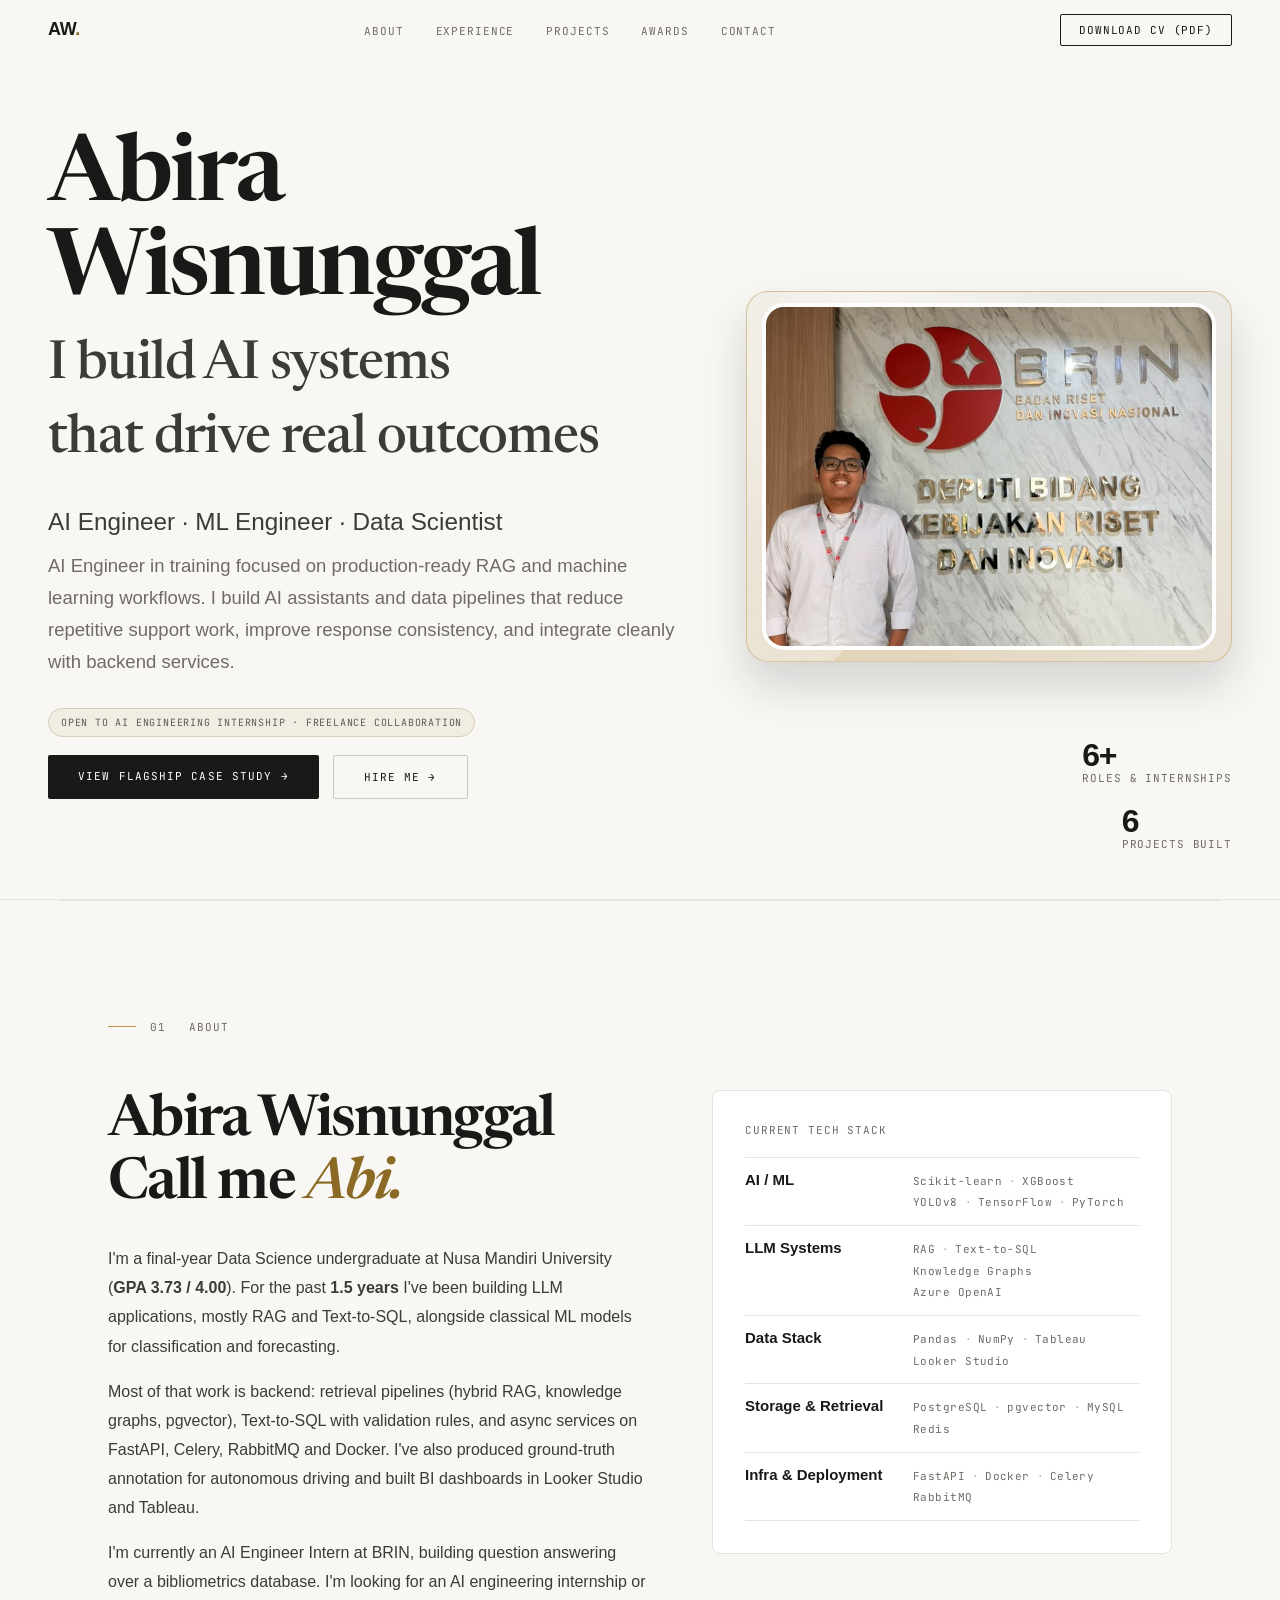
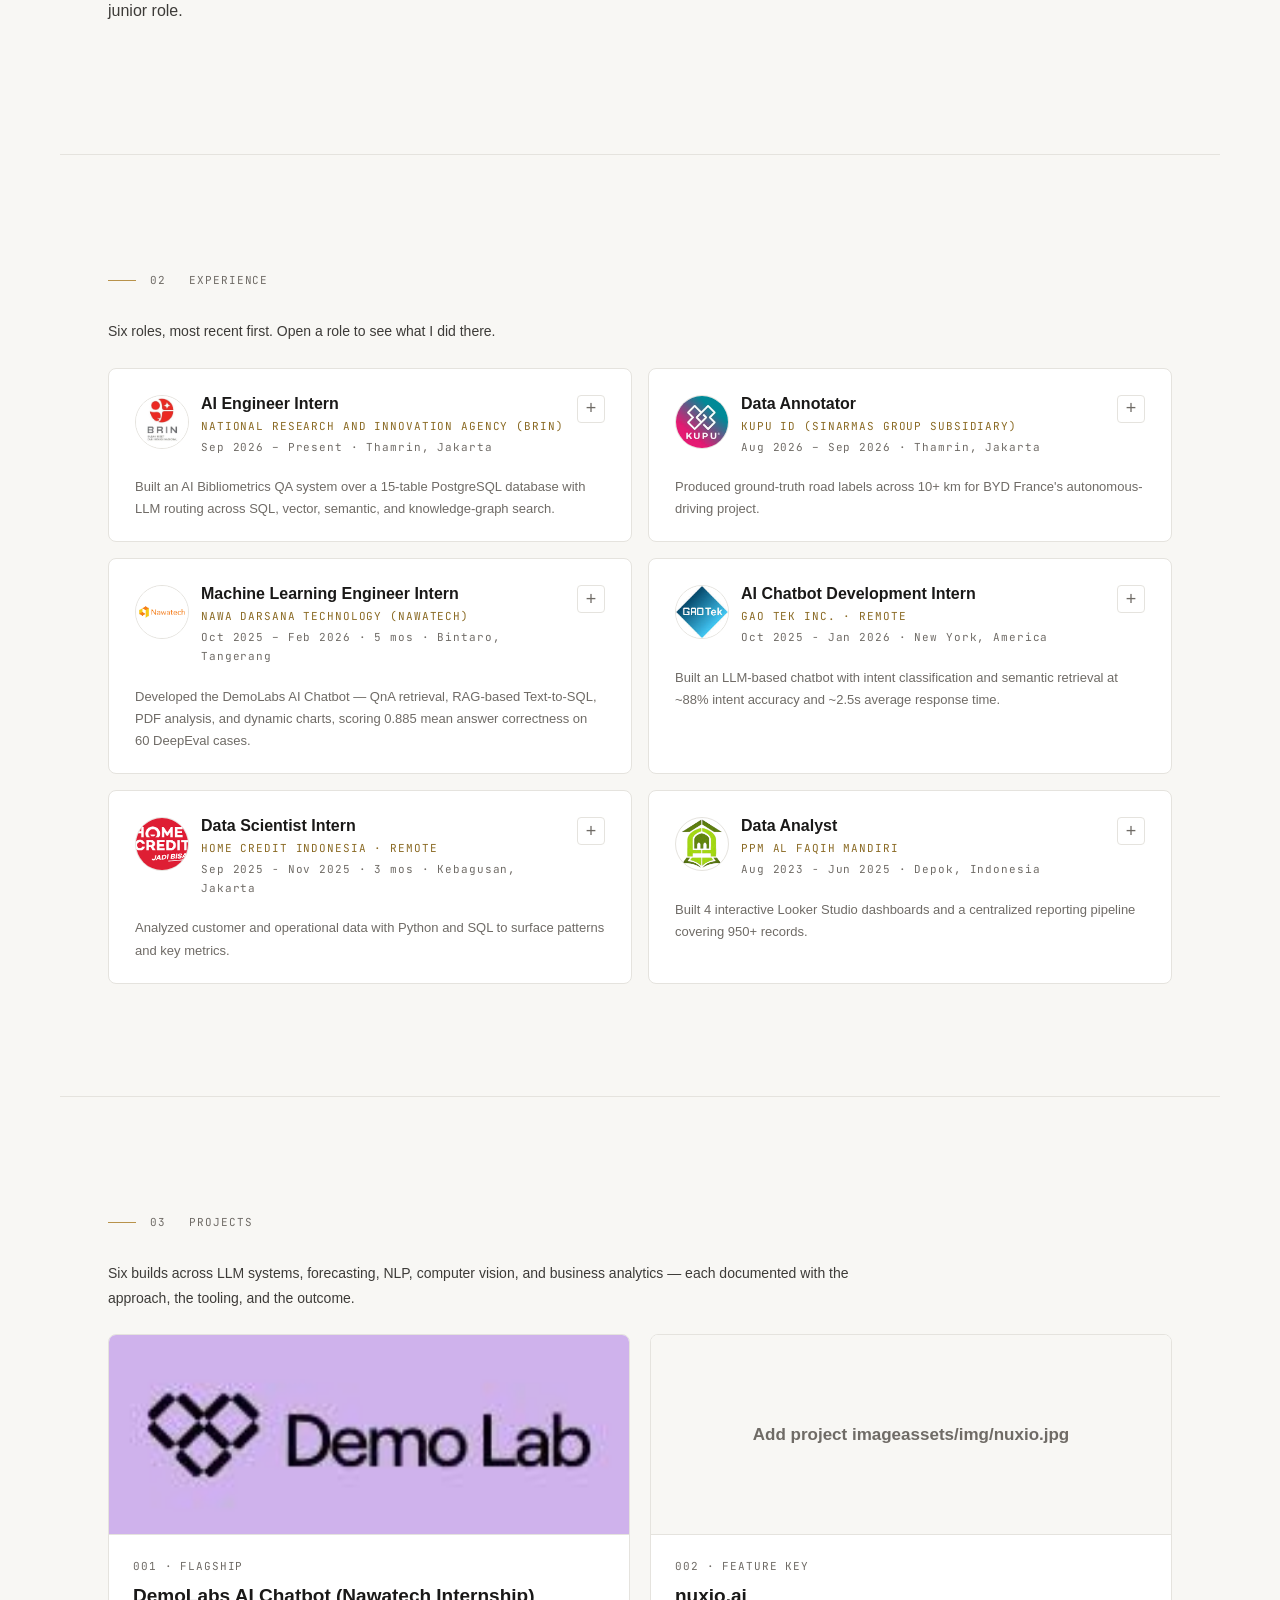
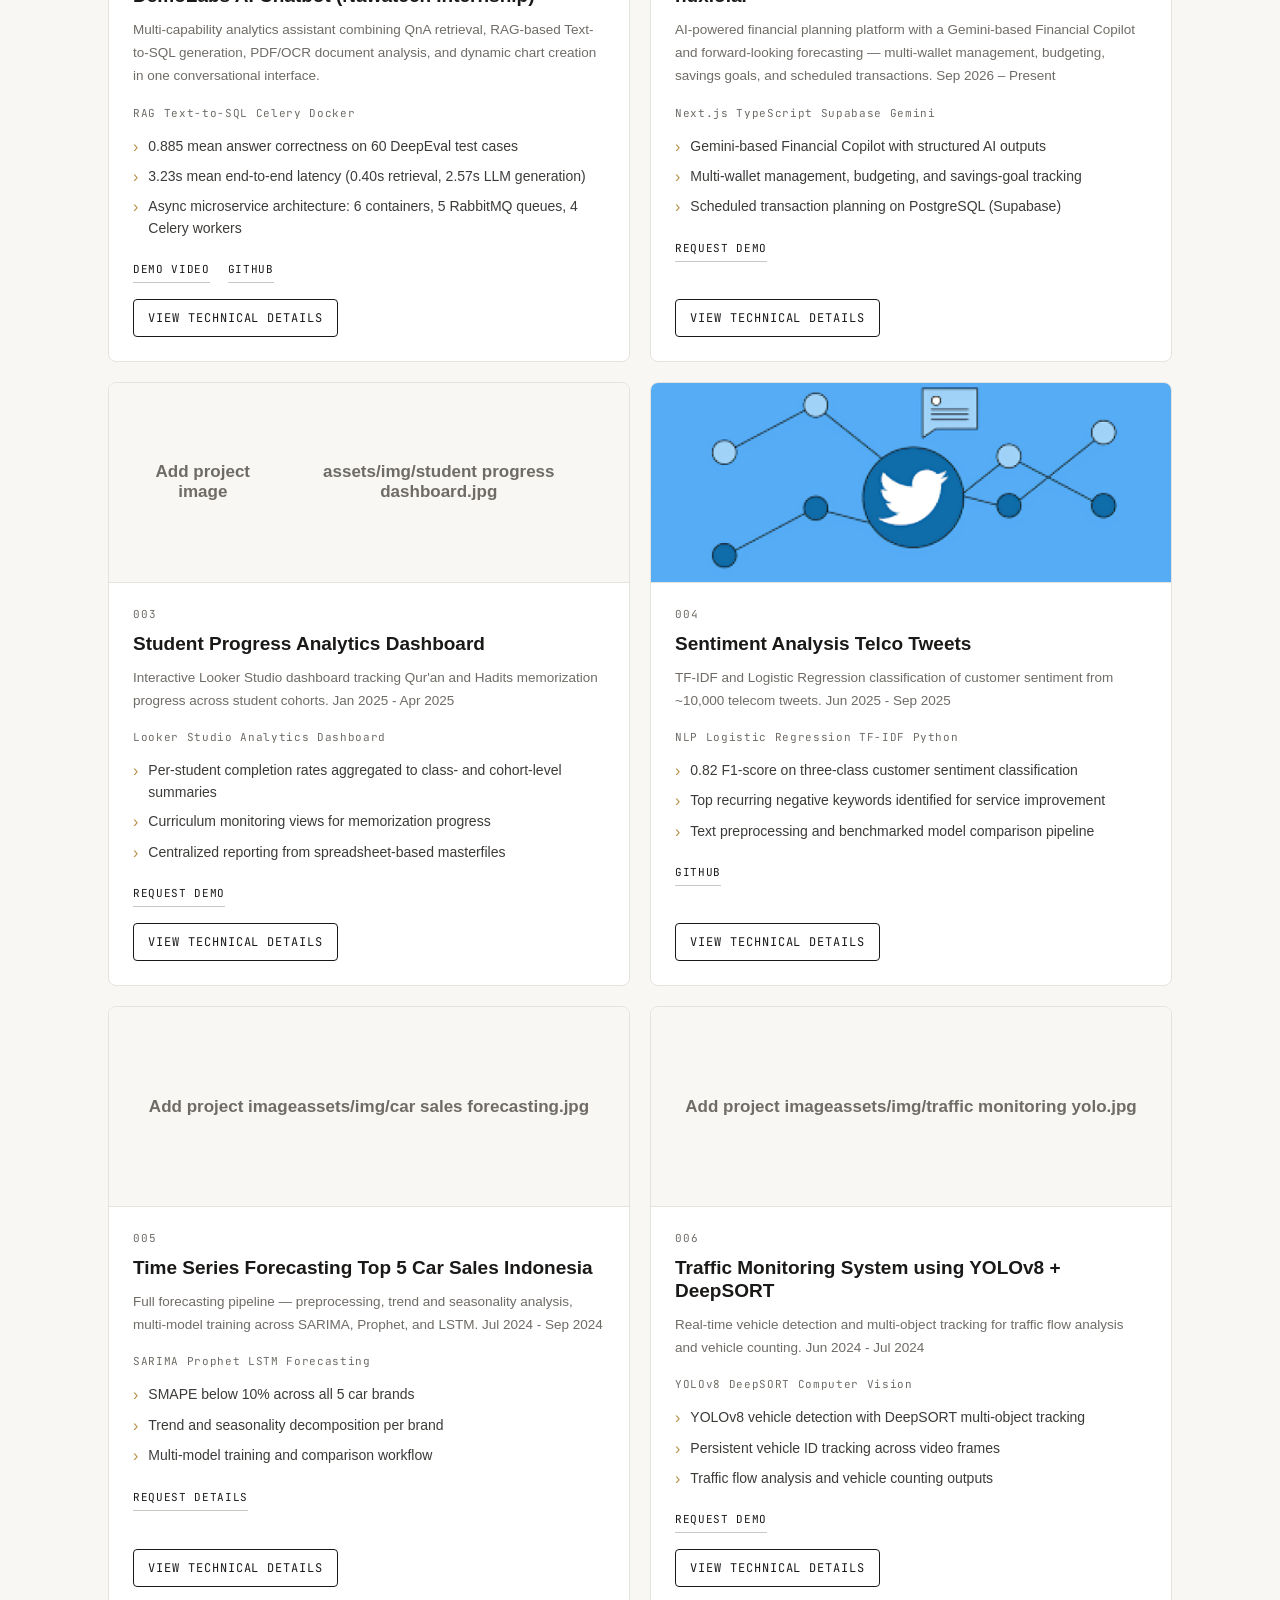
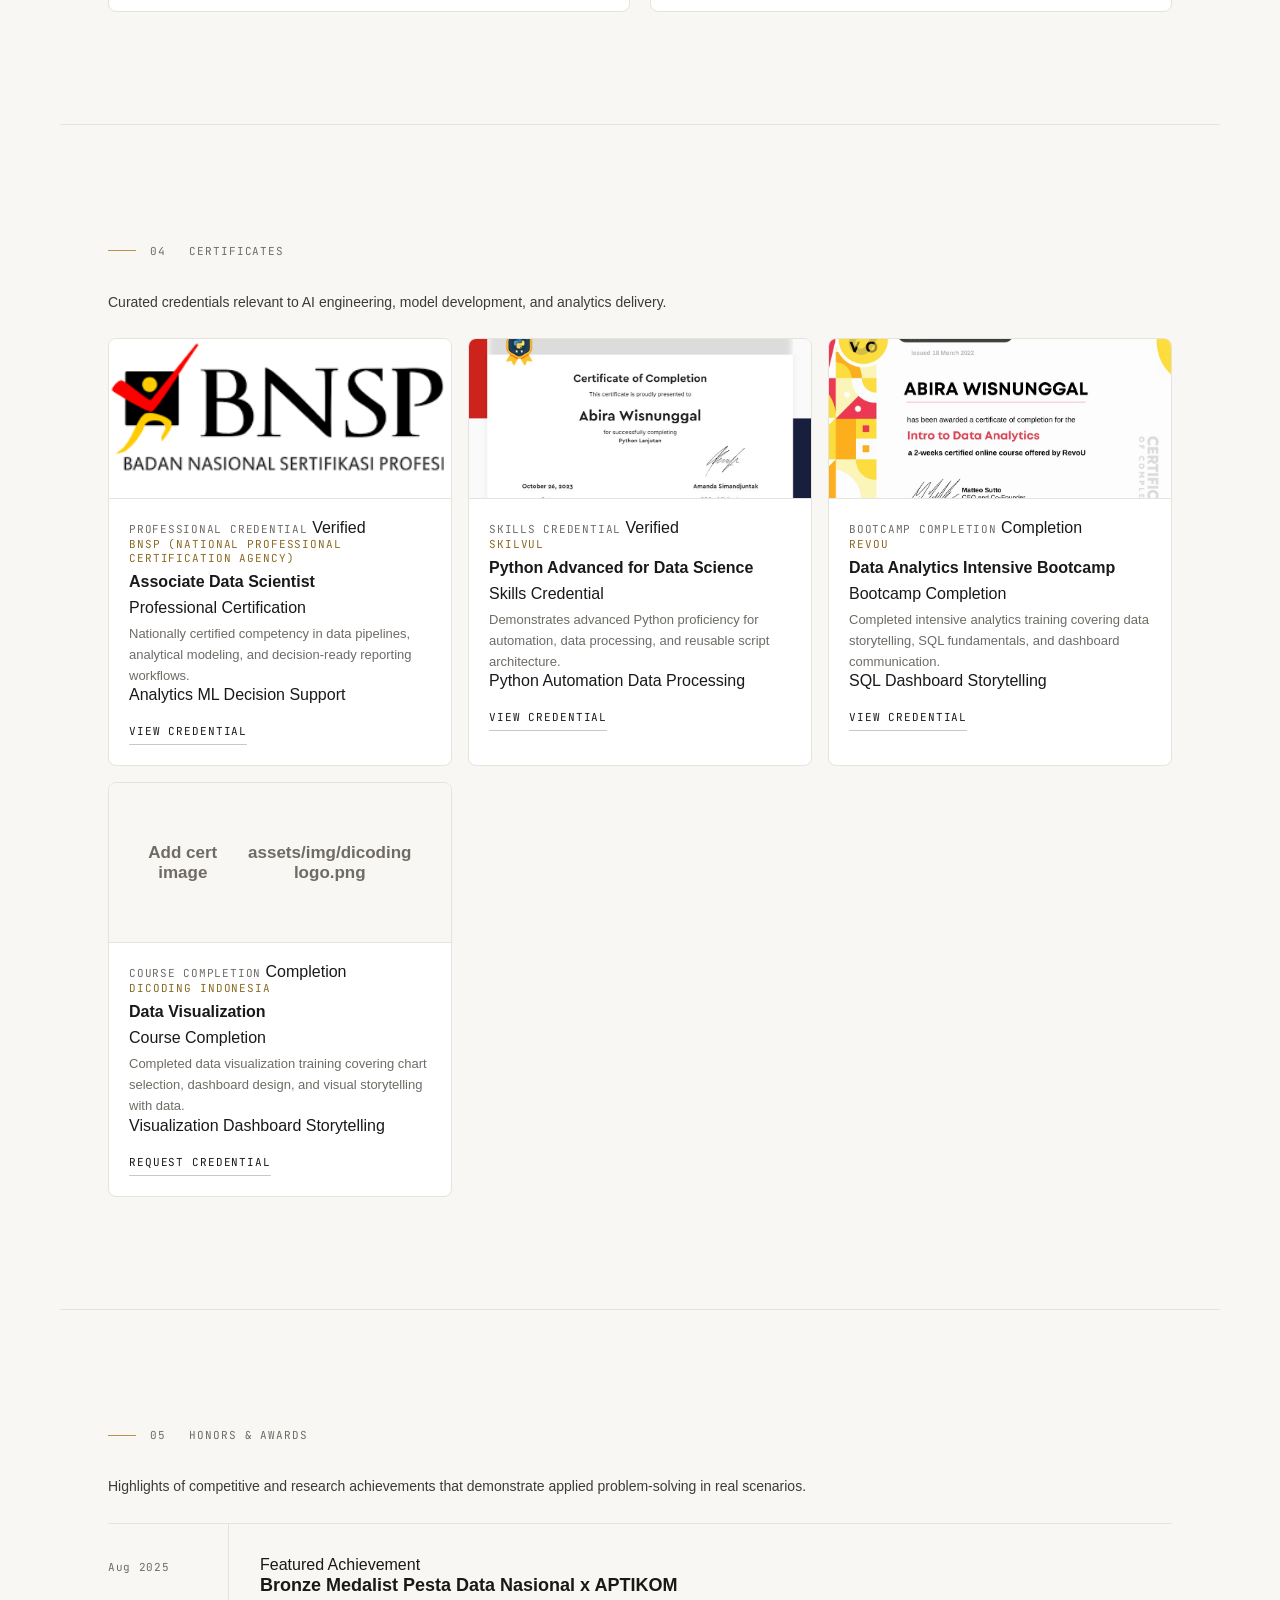
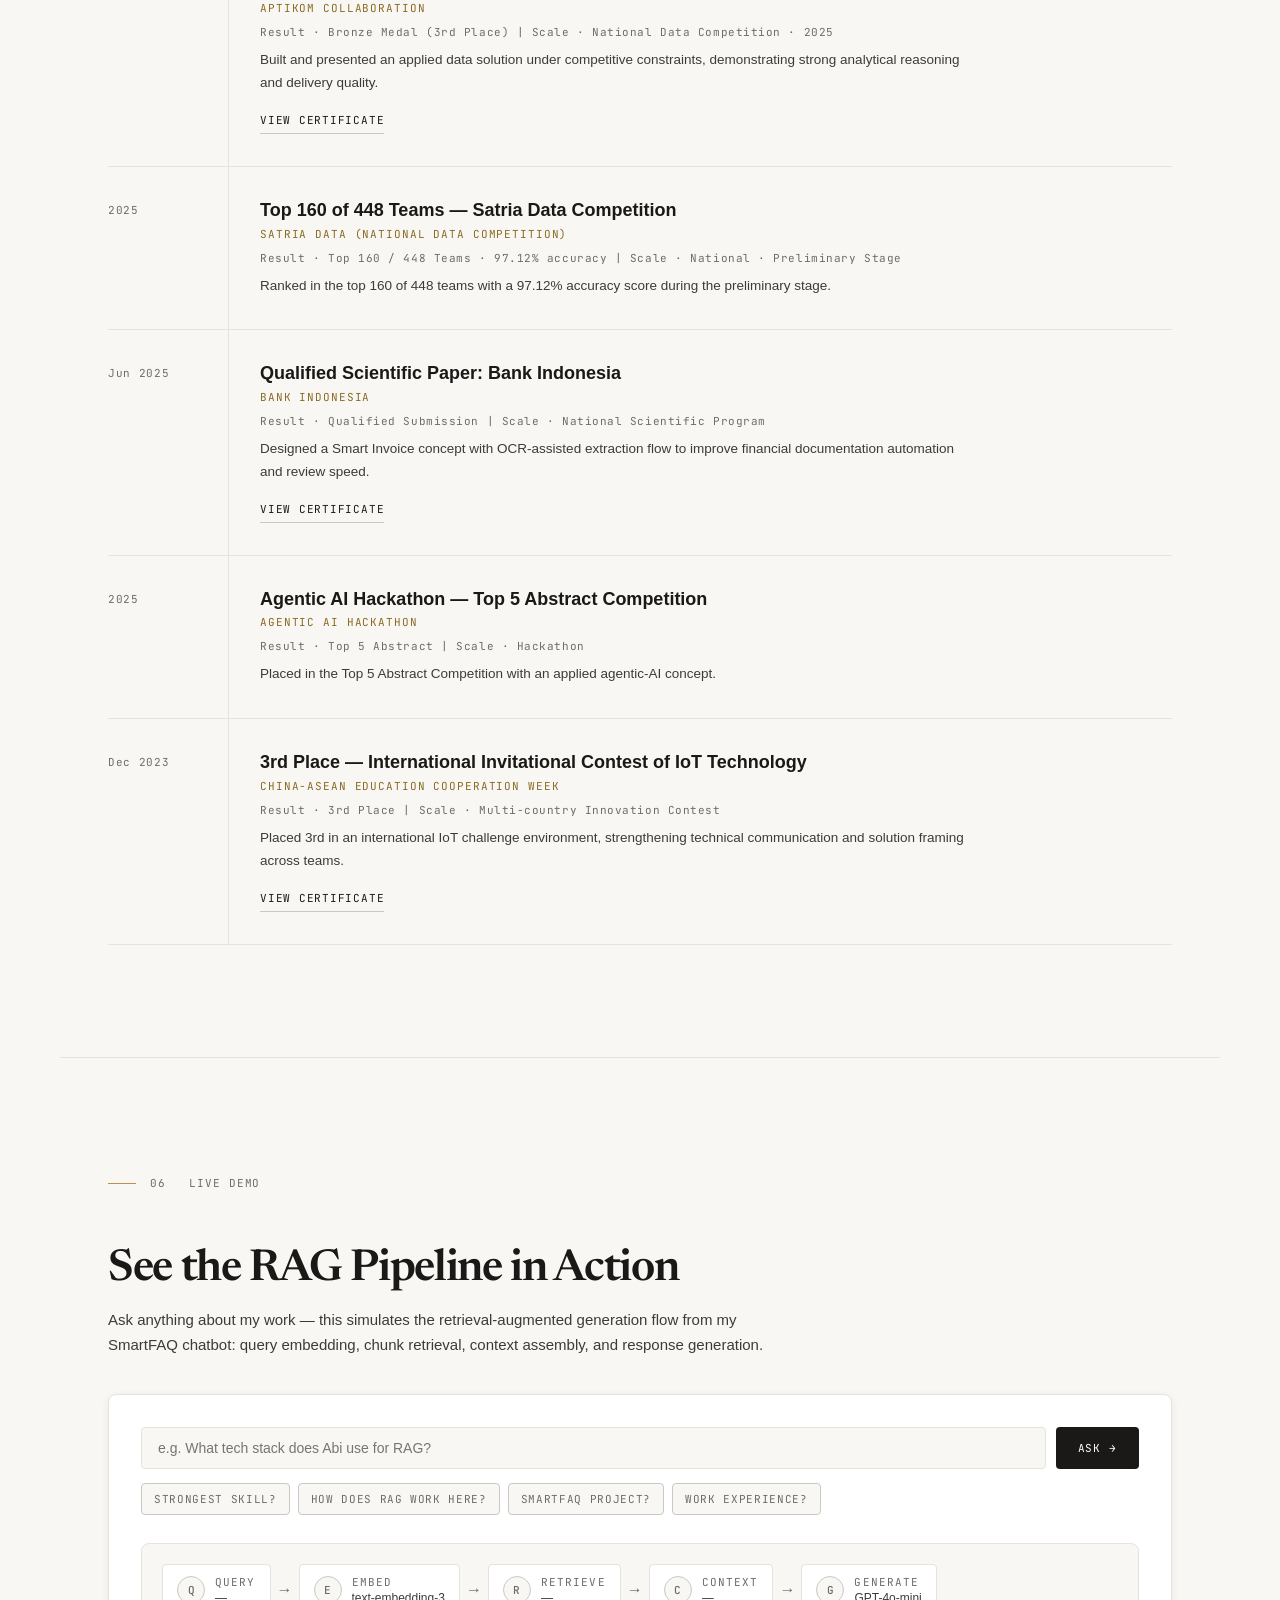
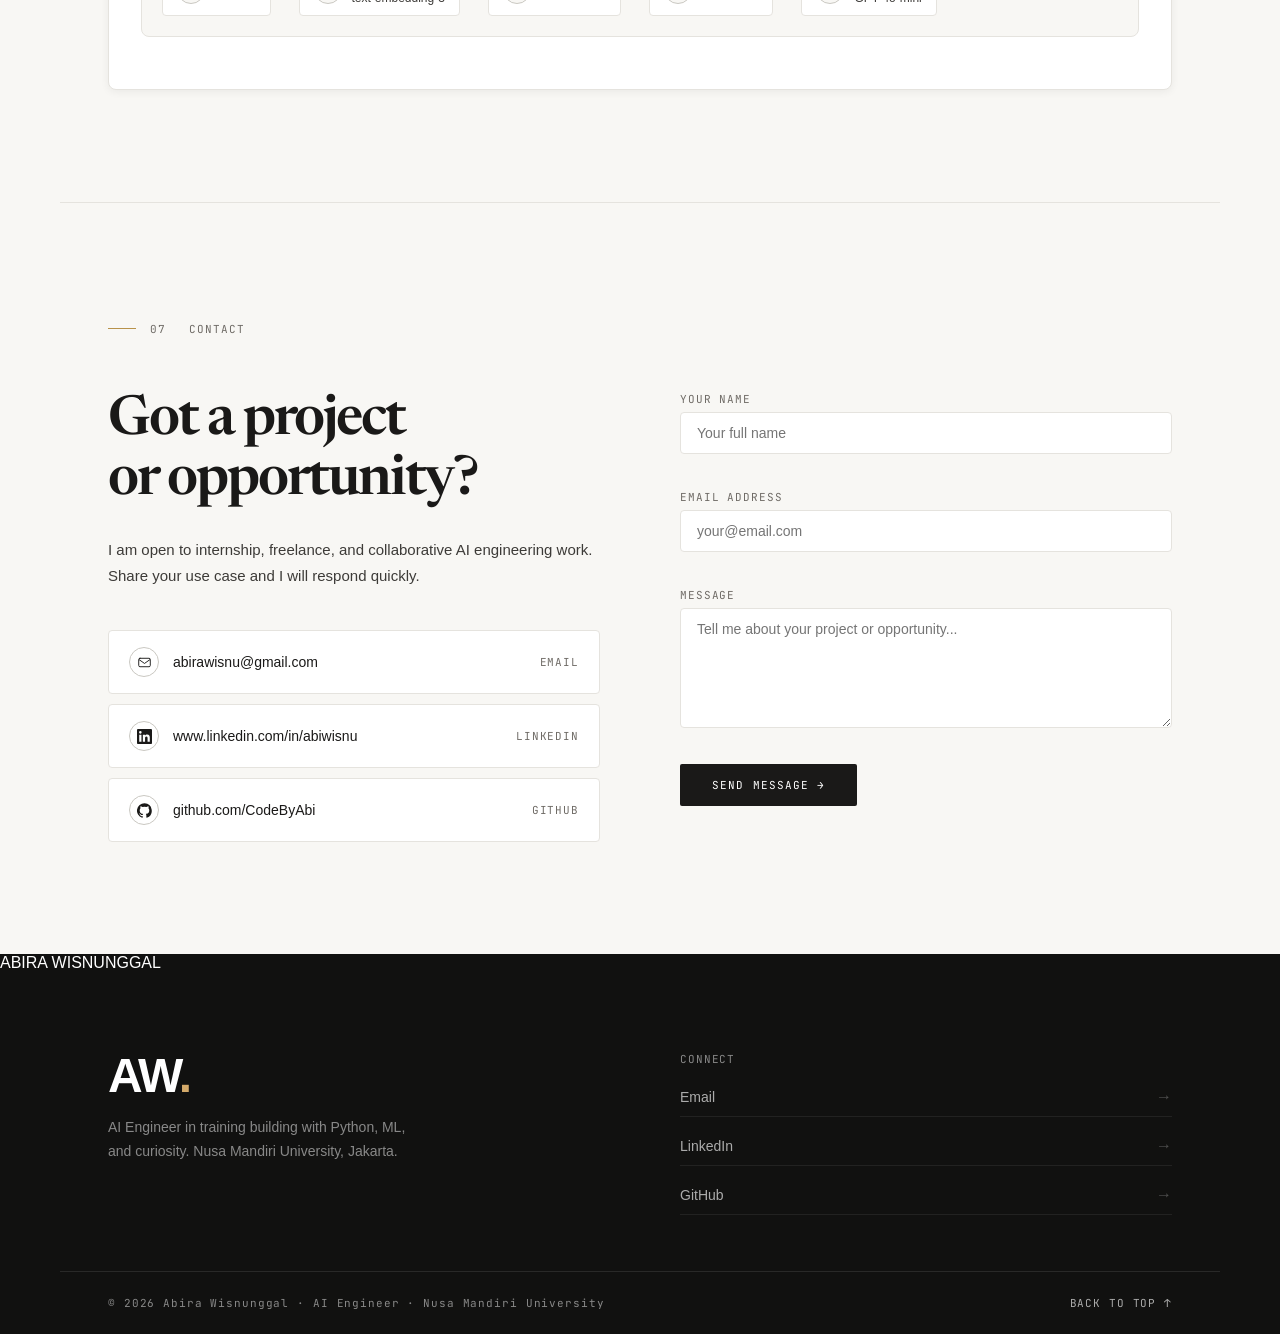
==== commit b2d1e05b: "markup: update hero-adjacent and about content (2/7) Co-Authored-By: Claude Sonnet 5.5 <noreply@anth" ====
--- a/index.html
+++ b/index.html
@@ -163,34 +163,6 @@
             I'm currently an AI Engineer Intern at BRIN, building question answering over a bibliometrics database.
             I'm looking for an AI engineering internship or junior role.
           </p>
-
-          <div class="about-kpi-grid" data-reveal="scale">
-            <div class="about-kpi">
-              <span class="kpi-v">RAG</span>
-              <span class="kpi-l">Retrieval Pipelines</span>
-            </div>
-            <div class="about-kpi">
-              <span class="kpi-v">LLM</span>
-              <span class="kpi-l">Prompt + Context Engineering</span>
-            </div>
-            <div class="about-kpi">
-              <span class="kpi-v">MLOps</span>
-              <span class="kpi-l">API & Worker Orchestration</span>
-            </div>
-          </div>
-
-          <ul class="skill-grid about-skill-grid">
-            <li class="skill-chip" data-d="data">Python</li>
-            <li class="skill-chip" data-d="ai">Machine Learning</li>
-            <li class="skill-chip" data-d="llm">RAG</li>
-            <li class="skill-chip" data-d="llm">Text-to-SQL</li>
-            <li class="skill-chip" data-d="llm">Azure OpenAI</li>
-            <li class="skill-chip" data-d="llm">FastAPI</li>
-            <li class="skill-chip" data-d="ai">PyTorch</li>
-            <li class="skill-chip" data-d="ai">Scikit-learn</li>
-            <li class="skill-chip" data-d="infra">PostgreSQL + pgvector</li>
-            <li class="skill-chip" data-d="infra">Docker</li>
-          </ul>
         </div>
 
         <div class="stack-card" data-reveal="right">
@@ -198,23 +170,23 @@
           <dl class="stack-rows">
             <div class="stack-row">
               <dt class="stack-domain">AI / ML</dt>
-              <dd class="stack-tools">Scikit-learn · XGBoost · YOLOv8 · TensorFlow · PyTorch</dd>
+              <dd class="stack-tools"><ul class="stack-list"><li>Scikit-learn</li><li>XGBoost</li><li>YOLOv8</li><li>TensorFlow</li><li>PyTorch</li></ul></dd>
             </div>
             <div class="stack-row">
               <dt class="stack-domain">LLM Systems</dt>
-              <dd class="stack-tools">RAG · Text-to-SQL · Knowledge Graphs · Azure OpenAI</dd>
+              <dd class="stack-tools"><ul class="stack-list"><li>RAG</li><li>Text-to-SQL</li><li>Knowledge Graphs</li><li>Azure OpenAI</li></ul></dd>
             </div>
             <div class="stack-row">
               <dt class="stack-domain">Data Stack</dt>
-              <dd class="stack-tools">Pandas · NumPy · Tableau · Looker Studio</dd>
+              <dd class="stack-tools"><ul class="stack-list"><li>Pandas</li><li>NumPy</li><li>Tableau</li><li>Looker Studio</li></ul></dd>
             </div>
             <div class="stack-row">
               <dt class="stack-domain">Storage &amp; Retrieval</dt>
-              <dd class="stack-tools">PostgreSQL · pgvector · MySQL · Redis</dd>
+              <dd class="stack-tools"><ul class="stack-list"><li>PostgreSQL</li><li>pgvector</li><li>MySQL</li><li>Redis</li></ul></dd>
             </div>
             <div class="stack-row">
               <dt class="stack-domain">Infra &amp; Deployment</dt>
-              <dd class="stack-tools">FastAPI · Docker · Celery · RabbitMQ</dd>
+              <dd class="stack-tools"><ul class="stack-list"><li>FastAPI</li><li>Docker</li><li>Celery</li><li>RabbitMQ</li></ul></dd>
             </div>
           </dl>
         </div>
@@ -225,10 +197,7 @@
       <h2 class="sr-only">Experience</h2>
       <div class="sec-label">02 &nbsp; Experience</div>
 
-      <p class="section-intro">
-        Six roles across AI engineering, data science, and analytics — from production
-        LLM systems to autonomous-driving ground truth and long-term data work. Select any role to see what I actually built.
-      </p>
+      <p class="section-intro">Six roles, most recent first. Open a role to see what I did there.</p>
 
       <div class="exp-grid">
         <article class="exp-card" data-reveal data-delay="1">
@@ -242,8 +211,8 @@
                 </div>
                 <div>
                   <div class="exp-role">AI Engineer Intern</div>
-                  <div class="exp-company">National Research and Innovation Agency (BRIN RI)</div>
-                  <div class="exp-meta">Sep 2026 - Present · Thamrin, Jakarta</div>
+                  <div class="exp-company">National Research and Innovation Agency (BRIN)</div>
+                  <div class="exp-meta">Sep 2026 – Present · Thamrin, Jakarta</div>
                 </div>
               </div>
               <div class="exp-toggle" aria-hidden="true">+</div>
@@ -252,7 +221,7 @@
           </button>
           <div class="exp-body">
             <div class="exp-body-inner">
-              <div class="exp-body-label">Responsibilities</div>
+              <div class="exp-body-label">What I did</div>
               <ul class="exp-list">
                 <li>Built question-answering over 20 publications, 138 authors, and 344 keywords — evaluated on 94 test queries with 82.6% search relevance and 88.6% retrieval success</li>
                 <li>Built a Text-to-SQL pipeline with Qwen2.5-Coder, sqlglot, and PostgreSQL with validation rules for natural-language bibliometric questions</li>
@@ -267,14 +236,14 @@
             <div class="exp-head">
               <div class="exp-brand">
                 <div class="exp-logo-slot">
-                       <img src="assets/img/kupu%20logo.png" alt="Kupu ID logo" width="120" height="120"
+                       <img src="assets/img/kupu%20id%20logo.jpg" alt="Kupu ID logo" width="120" height="120"
                        onerror="this.style.display='none';this.nextElementSibling.style.display='grid';" />
                   <span class="exp-logo-ph">LOGO</span>
                 </div>
                 <div>
                   <div class="exp-role">Data Annotator</div>
                   <div class="exp-company">Kupu ID (Sinarmas Group subsidiary)</div>
-                  <div class="exp-meta">Aug 2026 - Sep 2026 · Thamrin, Jakarta</div>
+                  <div class="exp-meta">Aug 2026 – Sep 2026 · Thamrin, Jakarta</div>
                 </div>
               </div>
               <div class="exp-toggle" aria-hidden="true">+</div>
@@ -283,7 +252,7 @@
           </button>
           <div class="exp-body">
             <div class="exp-body-inner">
-              <div class="exp-body-label">Responsibilities</div>
+              <div class="exp-body-label">What I did</div>
               <ul class="exp-list">
                 <li>Annotated real road scenes for lanes, road borders and edges, stop lines, road markers, parking slots, and other road structures</li>
                 <li>Labeled lane centerlines by driving direction and lane type — one-way and two-way roads, general, emergency, bus, non-motorized, tram, and specialized lanes</li>
@@ -305,16 +274,16 @@
                 <div>
                   <div class="exp-role">Machine Learning Engineer Intern</div>
                   <div class="exp-company">Nawa Darsana Technology (Nawatech)</div>
-                  <div class="exp-meta">Oct 2025 - Feb 2026 · 5 mos · Bintaro, Tangerang</div>
+                  <div class="exp-meta">Oct 2025 – Feb 2026 · 5 mos · Bintaro, Tangerang</div>
                 </div>
               </div>
               <div class="exp-toggle" aria-hidden="true">+</div>
             </div>
-            <div class="exp-preview">Developed the Demolabs AI Chatbot — QnA retrieval, RAG-based Text-to-SQL, PDF analysis, and dynamic charts, scoring 0.885 mean answer correctness on 60 DeepEval cases.</div>
+            <div class="exp-preview">Developed the DemoLabs AI Chatbot — QnA retrieval, RAG-based Text-to-SQL, PDF analysis, and dynamic charts, scoring 0.885 mean answer correctness on 60 DeepEval cases.</div>
           </button>
           <div class="exp-body">
             <div class="exp-body-inner">
-              <div class="exp-body-label">Responsibilities</div>
+              <div class="exp-body-label">What I did</div>
               <ul class="exp-list">
                 <li>Built the backend with FastAPI, Celery, RabbitMQ, Redis, and Docker — 6 containers, 5 RabbitMQ queues, and 4 Celery workers for QnA, PDF, and SQL workloads</li>
                 <li>Developed the RAG and Text-to-SQL pipeline with pgvector and Azure OpenAI embeddings, including schema retrieval and few-shot SQL generation — 3.23s mean end-to-end latency on 60 benchmark queries (0.40s retrieval, 2.57s LLM generation)</li>
@@ -324,7 +293,7 @@
           </div>
         </article>
 
-        <article class="exp-card" data-reveal data-delay="4">
+        <article class="exp-card" data-reveal>
           <button type="button" class="exp-trigger" data-exp-trigger aria-expanded="false">
             <div class="exp-head">
               <div class="exp-brand">
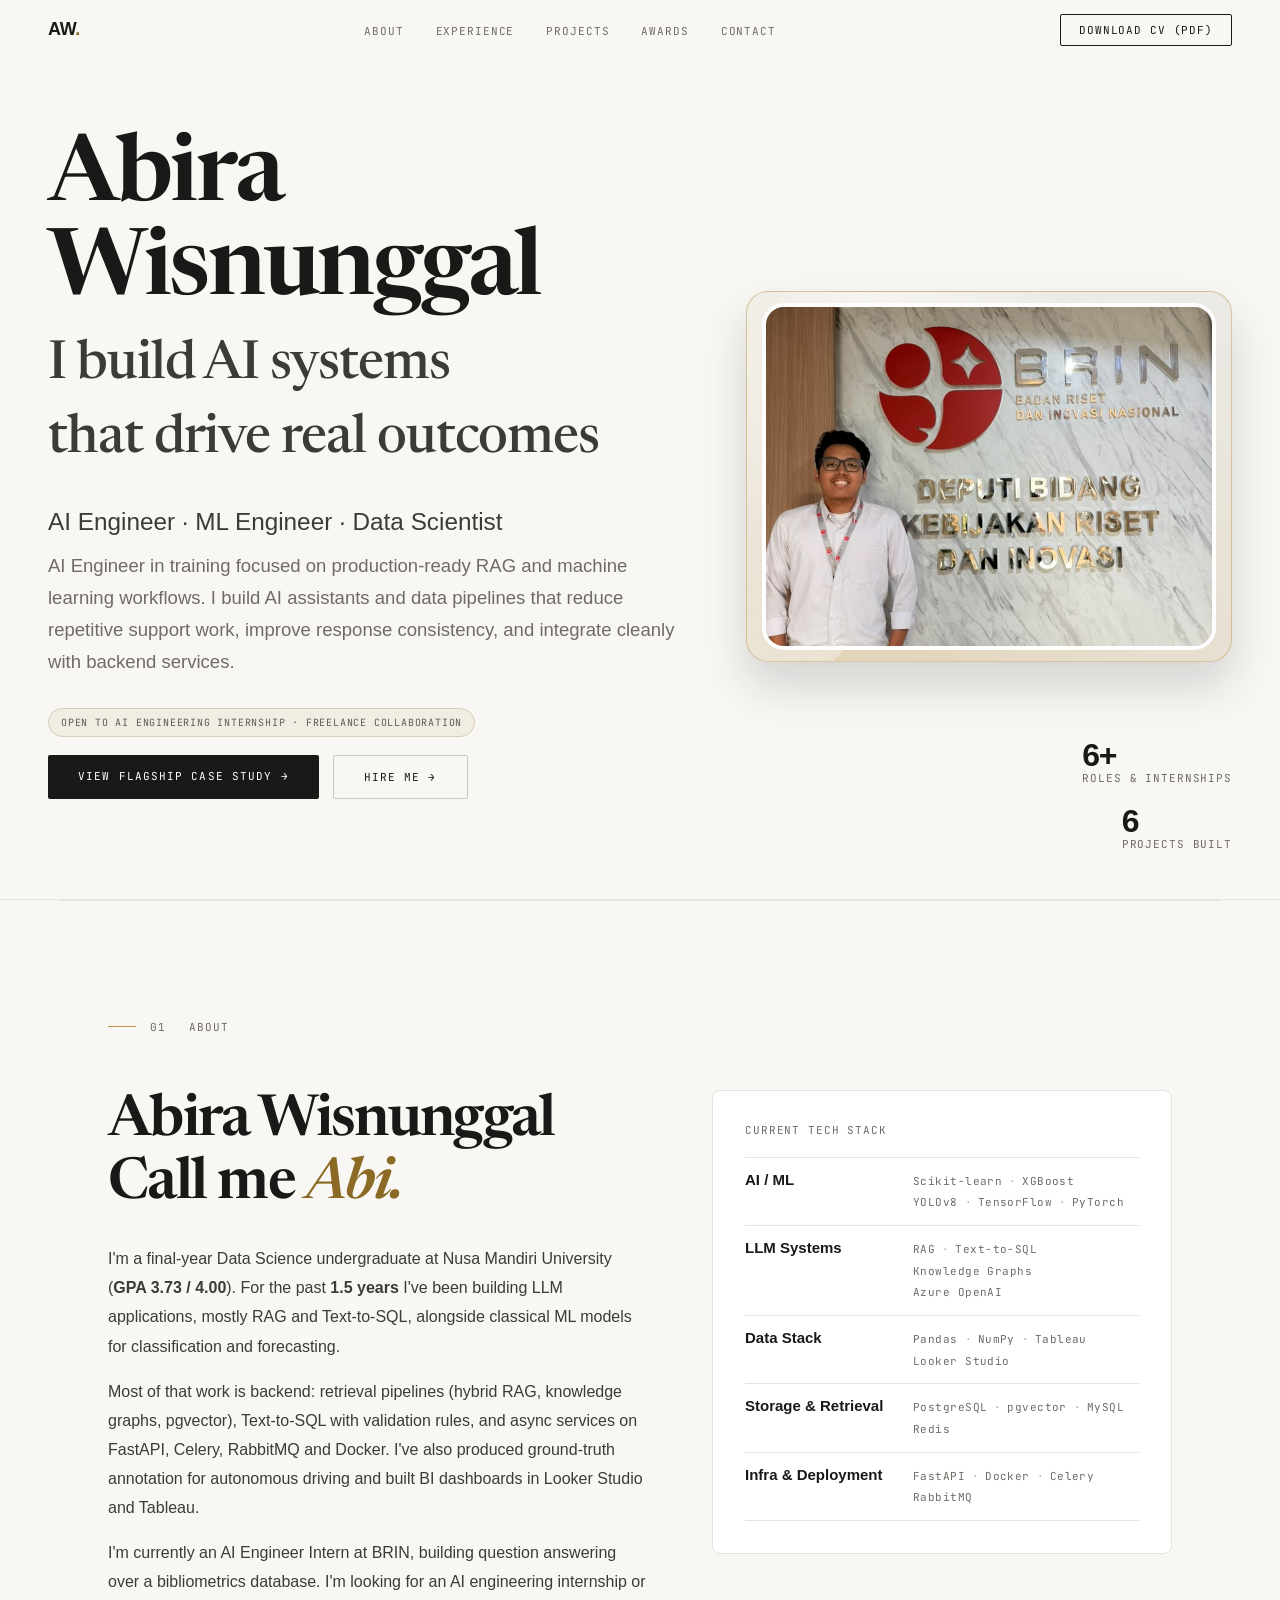
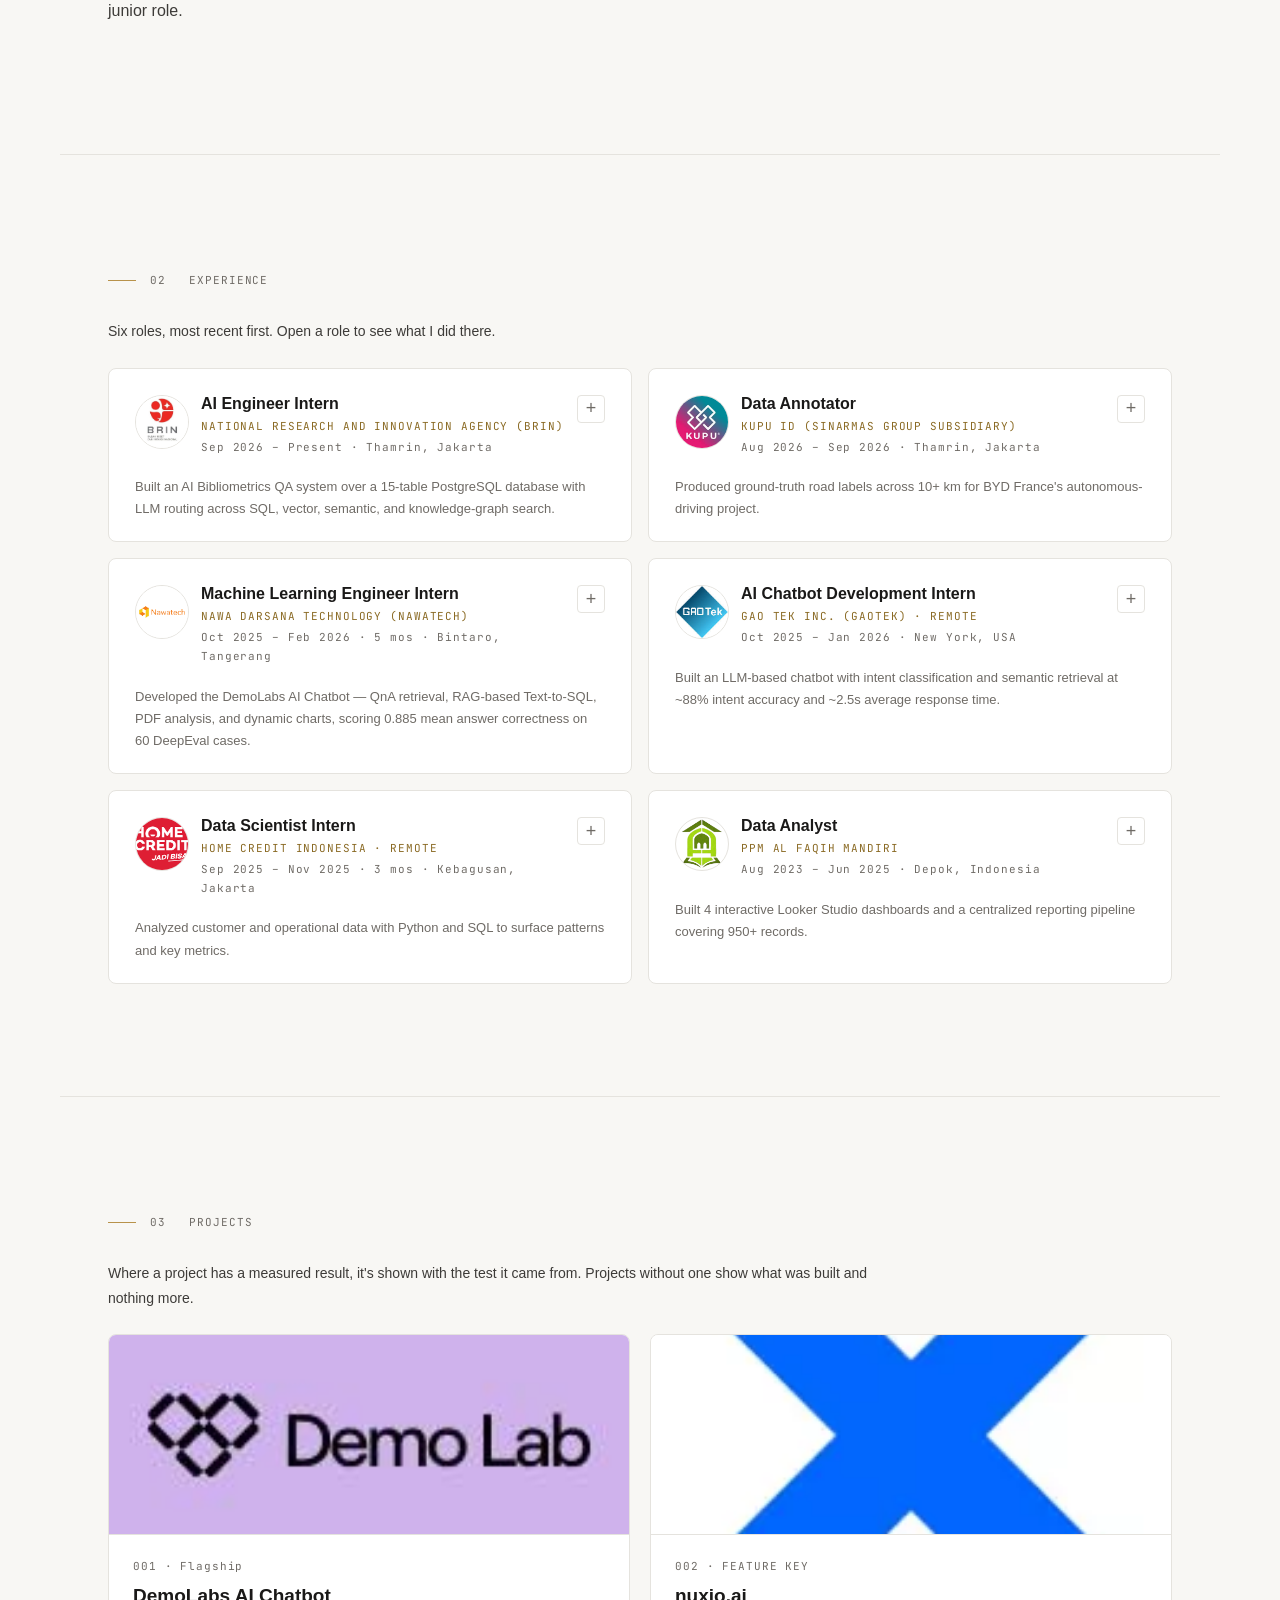
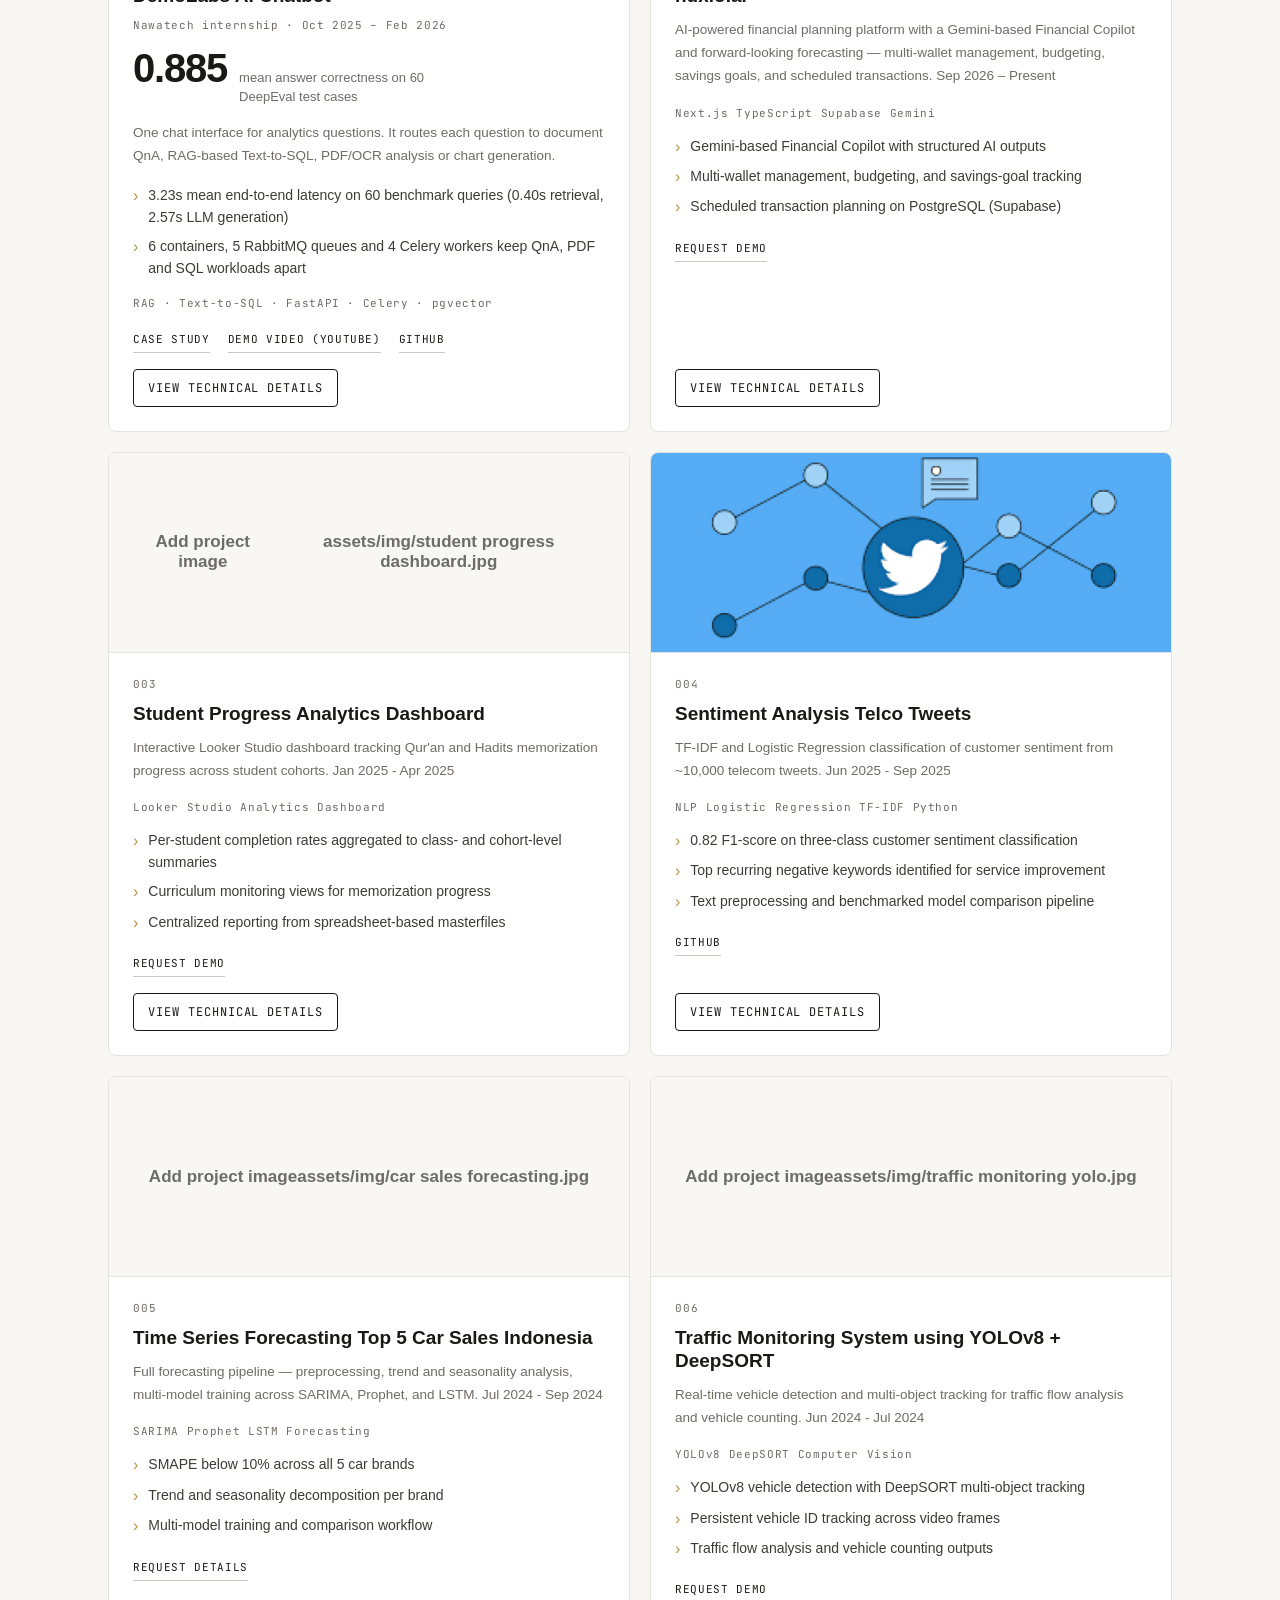
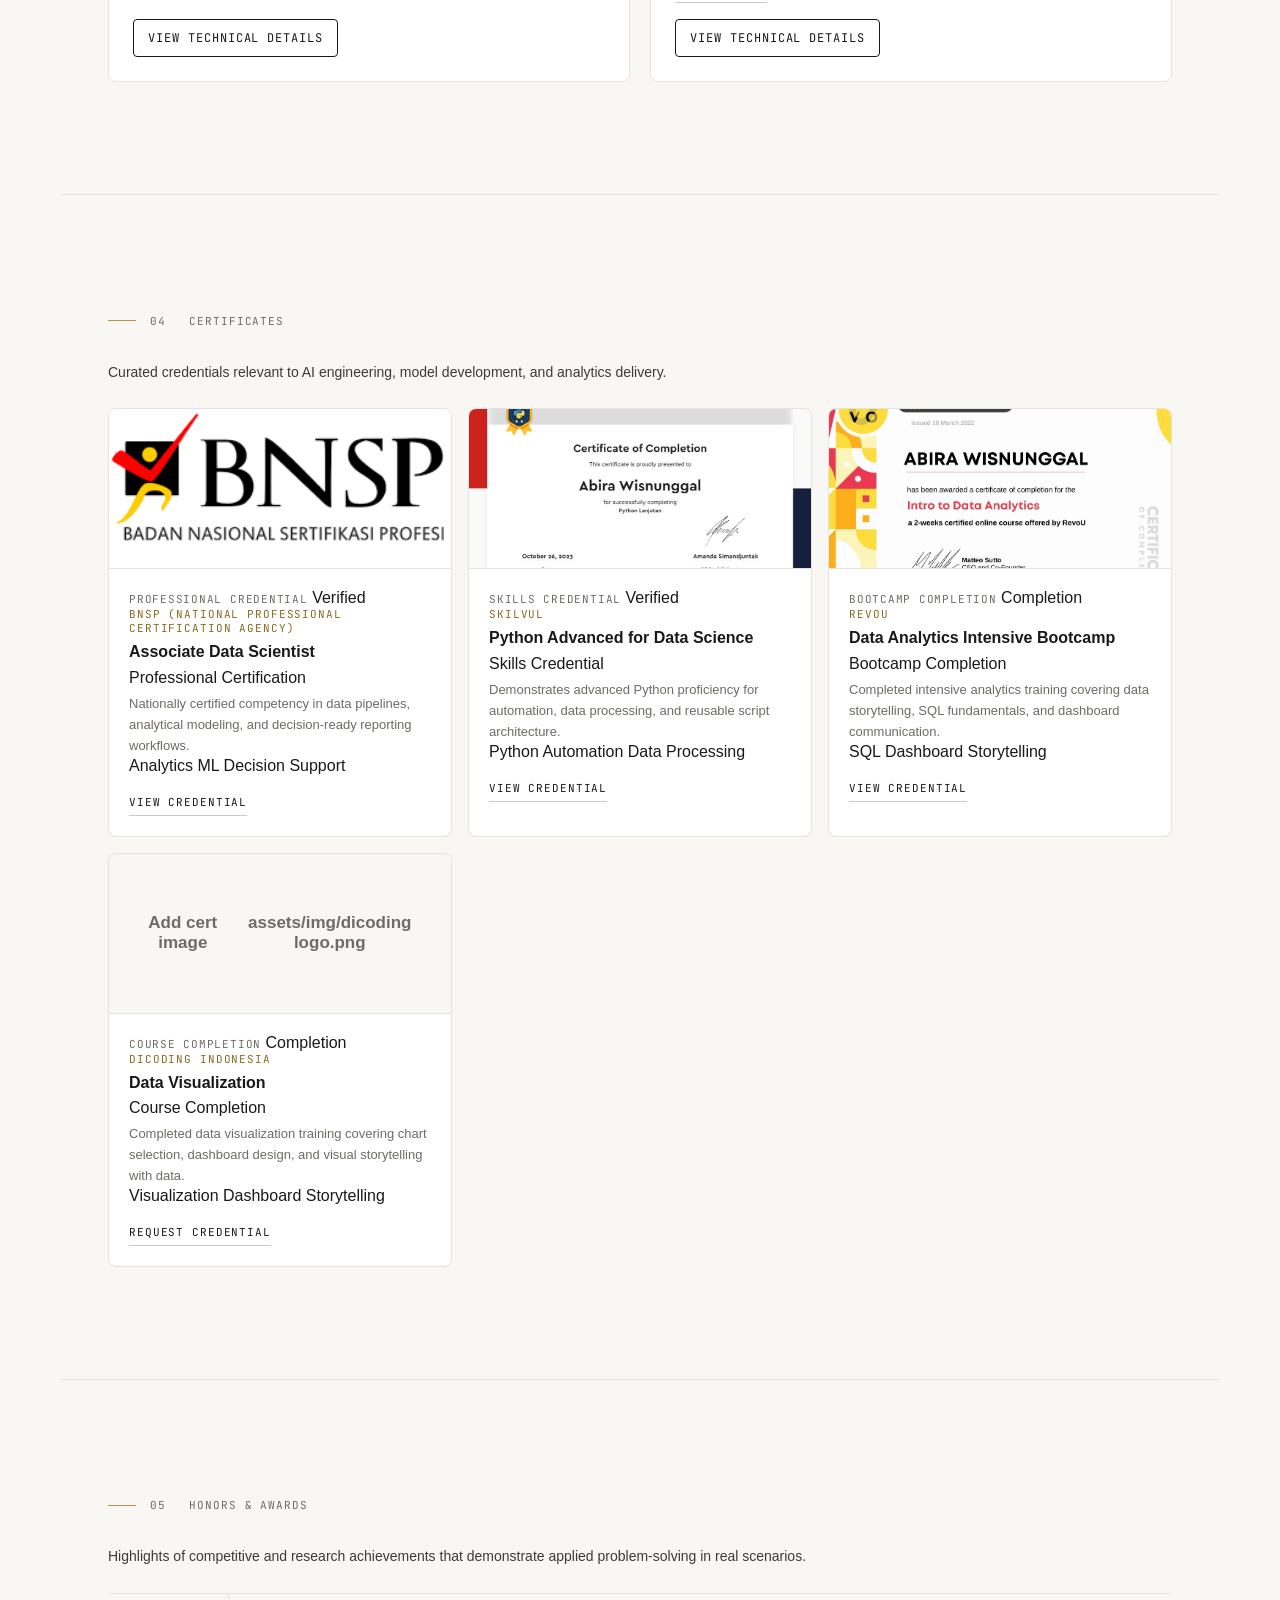
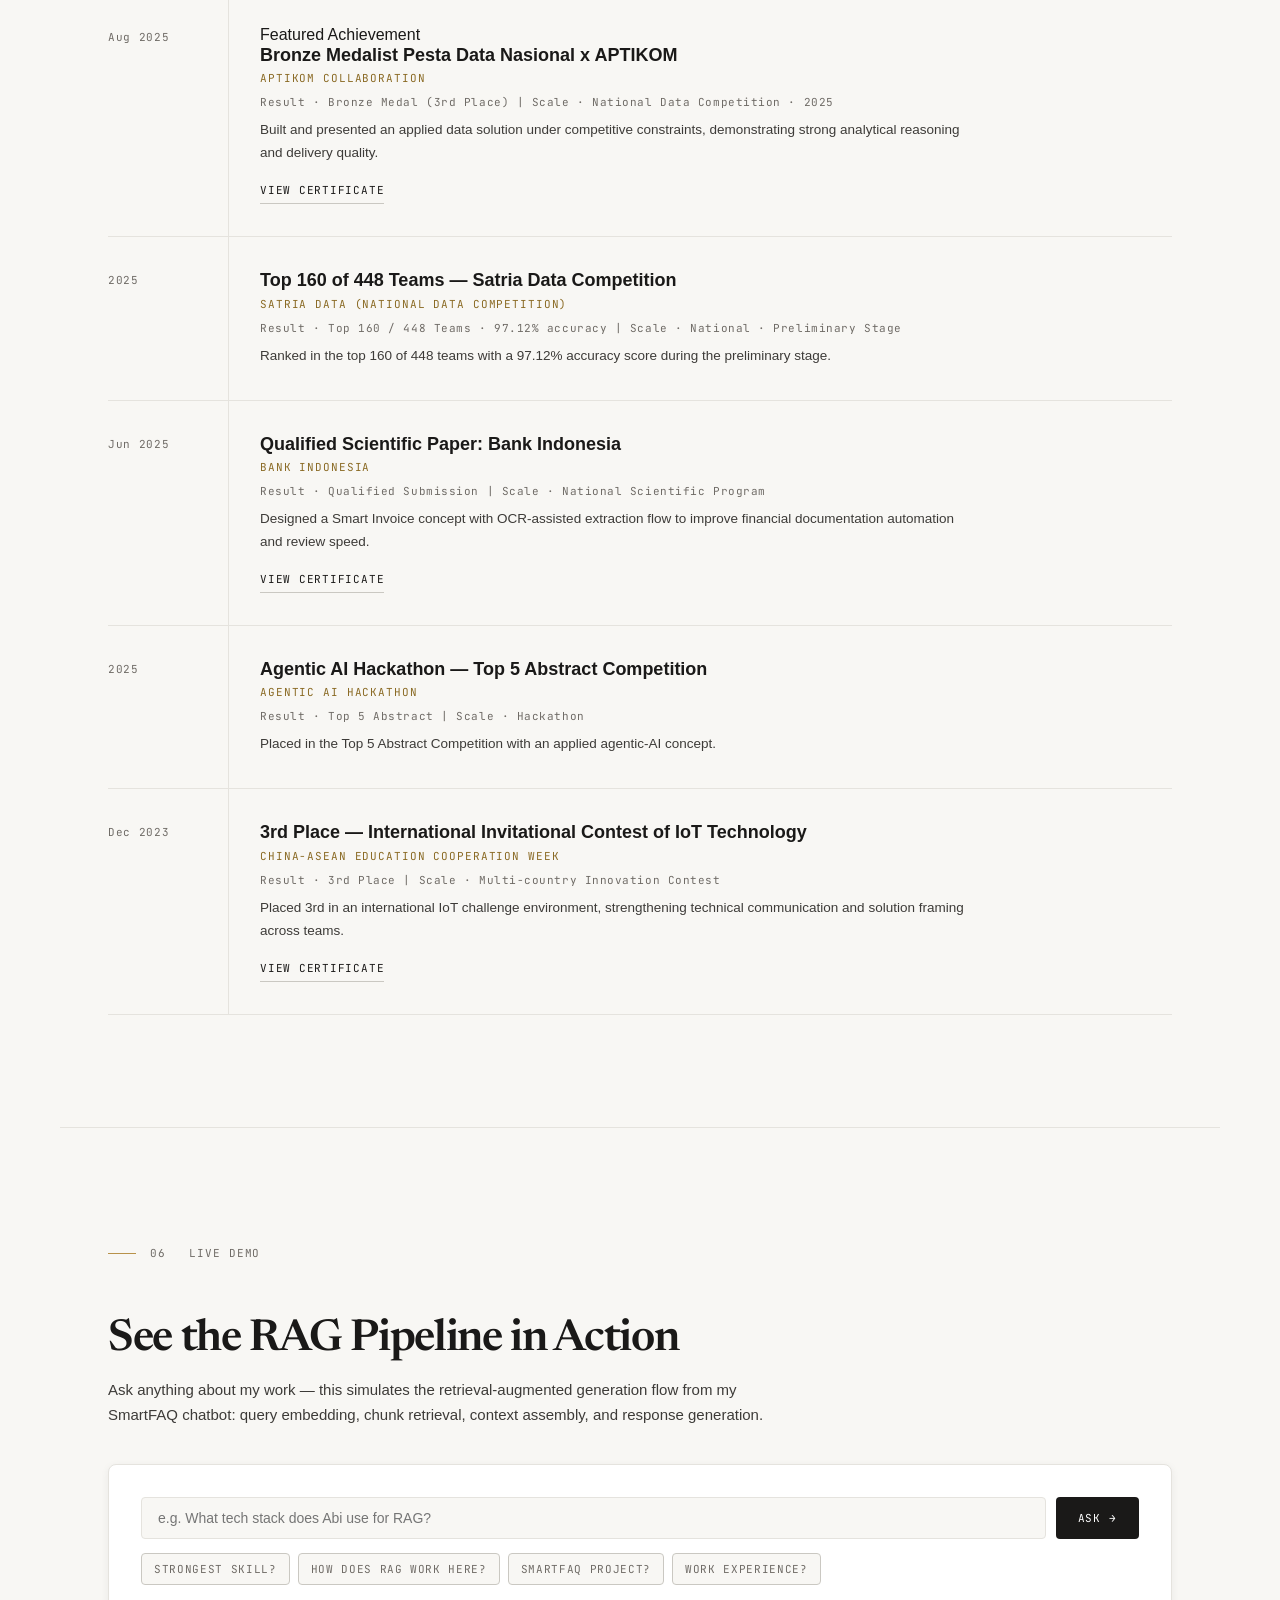
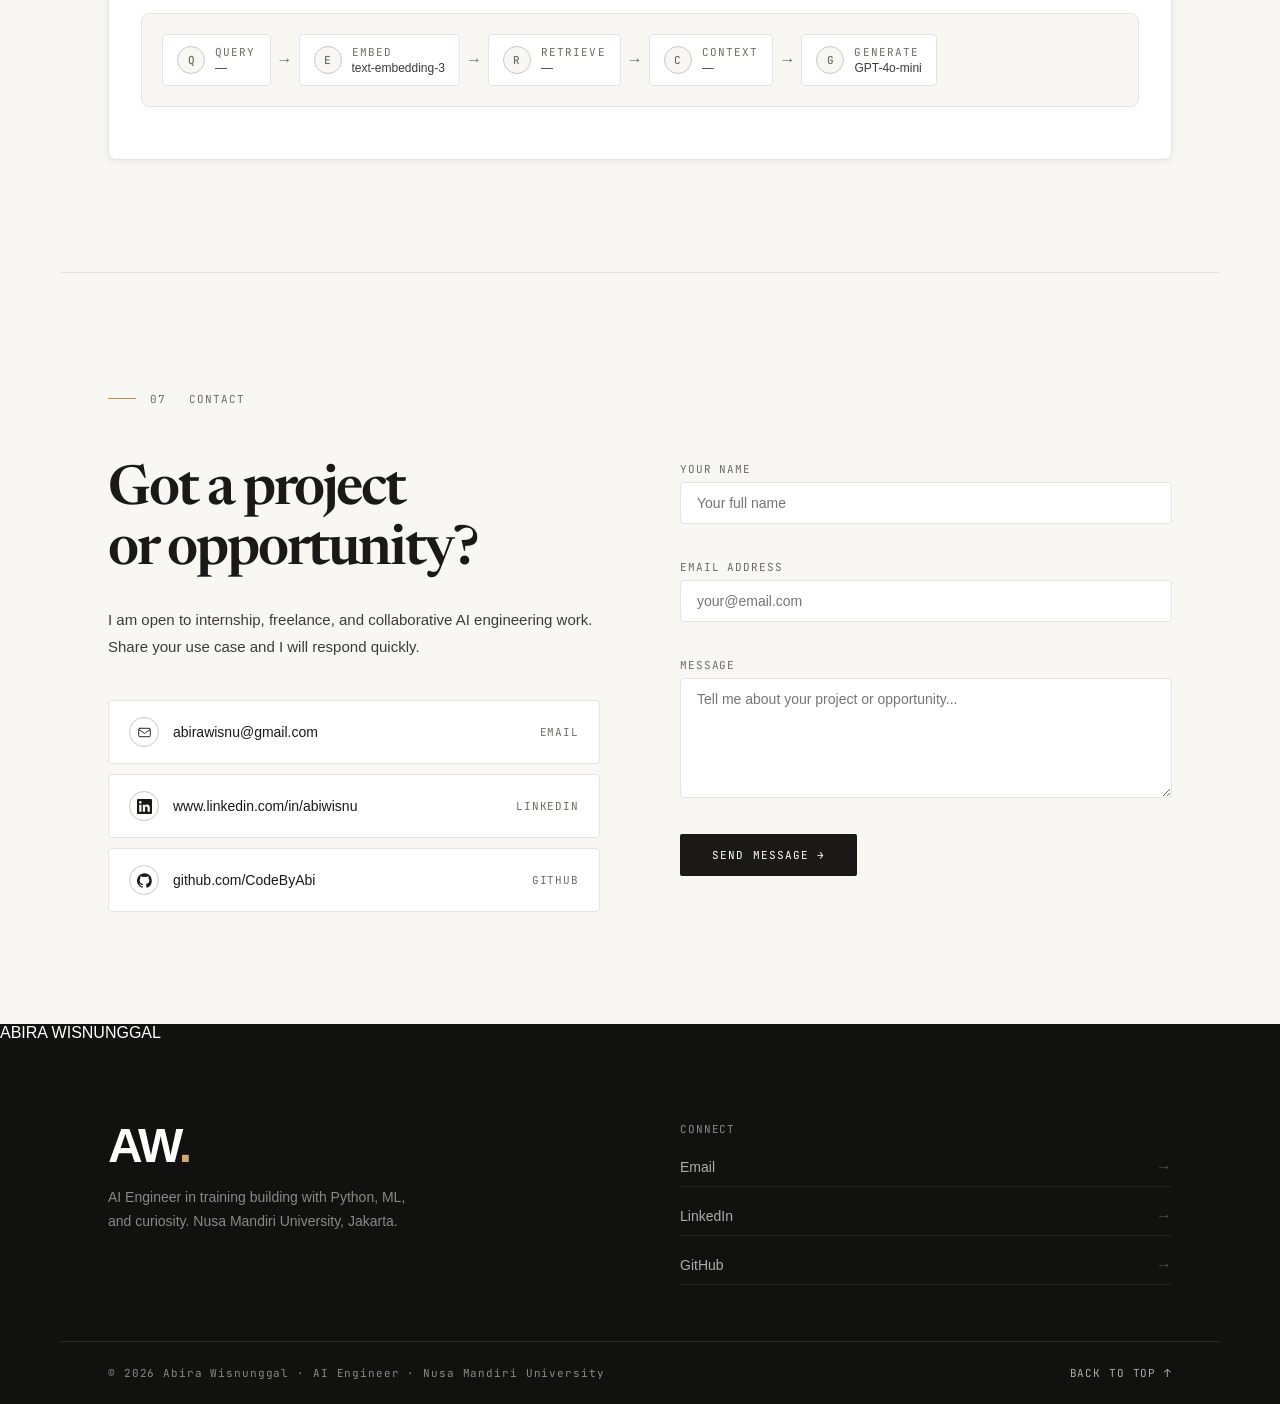
==== commit c1313a9a: "markup: update skills section (3/7) Co-Authored-By: Claude Sonnet 5.5 <noreply@anthropic.com>" ====
--- a/index.html
+++ b/index.html
@@ -304,8 +304,8 @@
                 </div>
                 <div>
                   <div class="exp-role">AI Chatbot Development Intern</div>
-                  <div class="exp-company">GAO TEK INC. · Remote</div>
-                  <div class="exp-meta">Oct 2025 - Jan 2026 · New York, America</div>
+                  <div class="exp-company">GAO Tek Inc. (GAOTek) · Remote</div>
+                  <div class="exp-meta">Oct 2025 – Jan 2026 · New York, USA</div>
                 </div>
               </div>
               <div class="exp-toggle" aria-hidden="true">+</div>
@@ -314,7 +314,7 @@
           </button>
           <div class="exp-body">
             <div class="exp-body-inner">
-              <div class="exp-body-label">Responsibilities</div>
+              <div class="exp-body-label">What I did</div>
               <ul class="exp-list">
                 <li>Built an AI chatbot using LLM-based conversation, intent classification, and context-aware responses — reaching around 88% intent classification accuracy</li>
                 <li>Implemented semantic search and embedding-based retrieval, including query preprocessing, document chunking, and similarity matching</li>
@@ -324,7 +324,7 @@
           </div>
         </article>
 
-        <article class="exp-card" data-reveal data-delay="5">
+        <article class="exp-card" data-reveal>
           <button type="button" class="exp-trigger" data-exp-trigger aria-expanded="false">
             <div class="exp-head">
               <div class="exp-brand">
@@ -336,7 +336,7 @@
                 <div>
                   <div class="exp-role">Data Scientist Intern</div>
                   <div class="exp-company">Home Credit Indonesia · Remote</div>
-                  <div class="exp-meta">Sep 2025 - Nov 2025 · 3 mos · Kebagusan, Jakarta</div>
+                  <div class="exp-meta">Sep 2025 – Nov 2025 · 3 mos · Kebagusan, Jakarta</div>
                 </div>
               </div>
               <div class="exp-toggle" aria-hidden="true">+</div>
@@ -345,7 +345,7 @@
           </button>
           <div class="exp-body">
             <div class="exp-body-inner">
-              <div class="exp-body-label">Responsibilities</div>
+              <div class="exp-body-label">What I did</div>
               <ul class="exp-list">
                 <li>Analyzed customer and operational data using Python and SQL to identify patterns and key metrics across multiple datasets</li>
                 <li>Prepared and validated 5+ datasets through data cleaning, transformation, and quality checks</li>
@@ -354,7 +354,7 @@
           </div>
         </article>
 
-        <article class="exp-card" data-reveal data-delay="6">
+        <article class="exp-card" data-reveal>
           <button type="button" class="exp-trigger" data-exp-trigger aria-expanded="false">
             <div class="exp-head">
               <div class="exp-brand">
@@ -366,7 +366,7 @@
                 <div>
                   <div class="exp-role">Data Analyst</div>
                   <div class="exp-company">PPM Al Faqih Mandiri</div>
-                  <div class="exp-meta">Aug 2023 - Jun 2025 · Depok, Indonesia</div>
+                  <div class="exp-meta">Aug 2023 – Jun 2025 · Depok, Indonesia</div>
                 </div>
               </div>
               <div class="exp-toggle" aria-hidden="true">+</div>
@@ -375,7 +375,7 @@
           </button>
           <div class="exp-body">
             <div class="exp-body-inner">
-              <div class="exp-body-label">Responsibilities</div>
+              <div class="exp-body-label">What I did</div>
               <ul class="exp-list">
                 <li>Built 4 interactive Looker Studio dashboards to monitor syllabus coverage, student progress, and assessment results across multiple departments</li>
                 <li>Consolidated student progress data from spreadsheet-based masterfiles into a centralized reporting pipeline, covering 950+ records and reducing manual data preparation for recurring reports</li>
@@ -391,8 +391,8 @@
       <div class="sec-label">03 &nbsp; Projects</div>
 
       <p class="section-intro">
-        Six builds across LLM systems, forecasting, NLP, computer vision, and business
-        analytics — each documented with the approach, the tooling, and the outcome.
+        Where a project has a measured result, it's shown with the test it came from.
+        Projects without one show what was built and nothing more.
       </p>
 
       <div class="proj-grid">
@@ -400,30 +400,26 @@
           <div class="proj-img-slot">
                 <img src="assets/img/demolablogo.jpg" loading="lazy" width="640" height="400"
                  onerror="this.style.display='none';this.nextElementSibling.style.display='flex';"
-                 alt="DemoLabs AI Chatbot data assistant interface" />
-            <div class="proj-img-placeholder" style="display:none;">
-              <span class="ph-ico"><svg viewBox="0 0 24 24" fill="none" stroke="currentColor" stroke-width="1.5" stroke-linecap="round" stroke-linejoin="round"><rect x="3" y="4.5" width="18" height="15" rx="2"/><circle cx="8.75" cy="10" r="1.5"/><path d="M3.75 17.5 8.5 13l3.75 3.25L16 12.5l4.25 4"/></svg></span>
-              <span>Add project image</span>
-              <span>assets/img/demolablogo.jpg</span>
-            </div>
+                 alt="Demo Lab logo" />
+            <div class="proj-img-placeholder" style="display:none;">DemoLabs AI Chatbot</div>
           </div>
           <div class="proj-body">
-            <div class="proj-num">001 · FLAGSHIP</div>
-            <h3 class="proj-title">DemoLabs AI Chatbot (Nawatech Internship)</h3>
-            <p class="proj-desc">Multi-capability analytics assistant combining QnA retrieval, RAG-based Text-to-SQL generation, PDF/OCR document analysis, and dynamic chart creation in one conversational interface.</p>
-            <div class="proj-tags">
-              <span class="proj-tag" data-d="llm">RAG</span>
-              <span class="proj-tag" data-d="llm">Text-to-SQL</span>
-              <span class="proj-tag" data-d="llm">Celery</span>
-              <span class="proj-tag" data-d="infra">Docker</span>
-            </div>
+            <div class="proj-num">001 · Flagship</div>
+            <h3 class="proj-title">DemoLabs AI Chatbot</h3>
+            <div class="proj-status">Nawatech internship · Oct 2025 – Feb 2026</div>
+            <div class="proj-figure">
+              <span class="proj-figure-n">0.885</span>
+              <span class="proj-figure-l">mean answer correctness on 60 DeepEval test cases</span>
+            </div>
+            <p class="proj-desc">One chat interface for analytics questions. It routes each question to document QnA, RAG-based Text-to-SQL, PDF/OCR analysis or chart generation.</p>
             <ul class="proj-metrics">
-              <li>0.885 mean answer correctness on 60 DeepEval test cases</li>
-              <li>3.23s mean end-to-end latency (0.40s retrieval, 2.57s LLM generation)</li>
-              <li>Async microservice architecture: 6 containers, 5 RabbitMQ queues, 4 Celery workers</li>
+              <li>3.23s mean end-to-end latency on 60 benchmark queries (0.40s retrieval, 2.57s LLM generation)</li>
+              <li>6 containers, 5 RabbitMQ queues and 4 Celery workers keep QnA, PDF and SQL workloads apart</li>
             </ul>
+            <p class="proj-tags">RAG · Text-to-SQL · FastAPI · Celery · pgvector</p>
             <div class="proj-proof">
-              <a href="assets/vid/demolabs%20chatbot%20video.mp4" target="_blank" rel="noopener noreferrer">Demo Video</a>
+              <a href="case-study-smartfaq.html">Case study</a>
+              <a href="https://youtu.be/T9D7Ta1O9rU" target="_blank" rel="noopener noreferrer">Demo video (YouTube)</a>
               <a href="https://github.com/CodeByAbi/faq-chatbot" target="_blank" rel="noopener noreferrer">GitHub</a>
             </div>
             <button type="button" class="proj-open-btn" data-project-open="p1">View Technical Details</button>
@@ -432,14 +428,10 @@
 
         <article class="proj-card" data-reveal data-delay="2" data-project="p2">
           <div class="proj-img-slot">
-                <img src="assets/img/nuxio.jpg" loading="lazy" width="640" height="400"
+                <img src="assets/img/nuxio%20logo.png" loading="lazy" width="640" height="400"
                  onerror="this.style.display='none';this.nextElementSibling.style.display='flex';"
-                 alt="nuxio.ai financial planning platform" />
-            <div class="proj-img-placeholder" style="display:none;">
-              <span class="ph-ico"><svg viewBox="0 0 24 24" fill="none" stroke="currentColor" stroke-width="1.5" stroke-linecap="round" stroke-linejoin="round"><rect x="3" y="4.5" width="18" height="15" rx="2"/><circle cx="8.75" cy="10" r="1.5"/><path d="M3.75 17.5 8.5 13l3.75 3.25L16 12.5l4.25 4"/></svg></span>
-              <span>Add project image</span>
-              <span>assets/img/nuxio.jpg</span>
-            </div>
+                 alt="nuxio.ai logo" />
+            <div class="proj-img-placeholder" style="display:none;">nuxio.ai</div>
           </div>
           <div class="proj-body">
             <div class="proj-num">002 · FEATURE KEY</div>
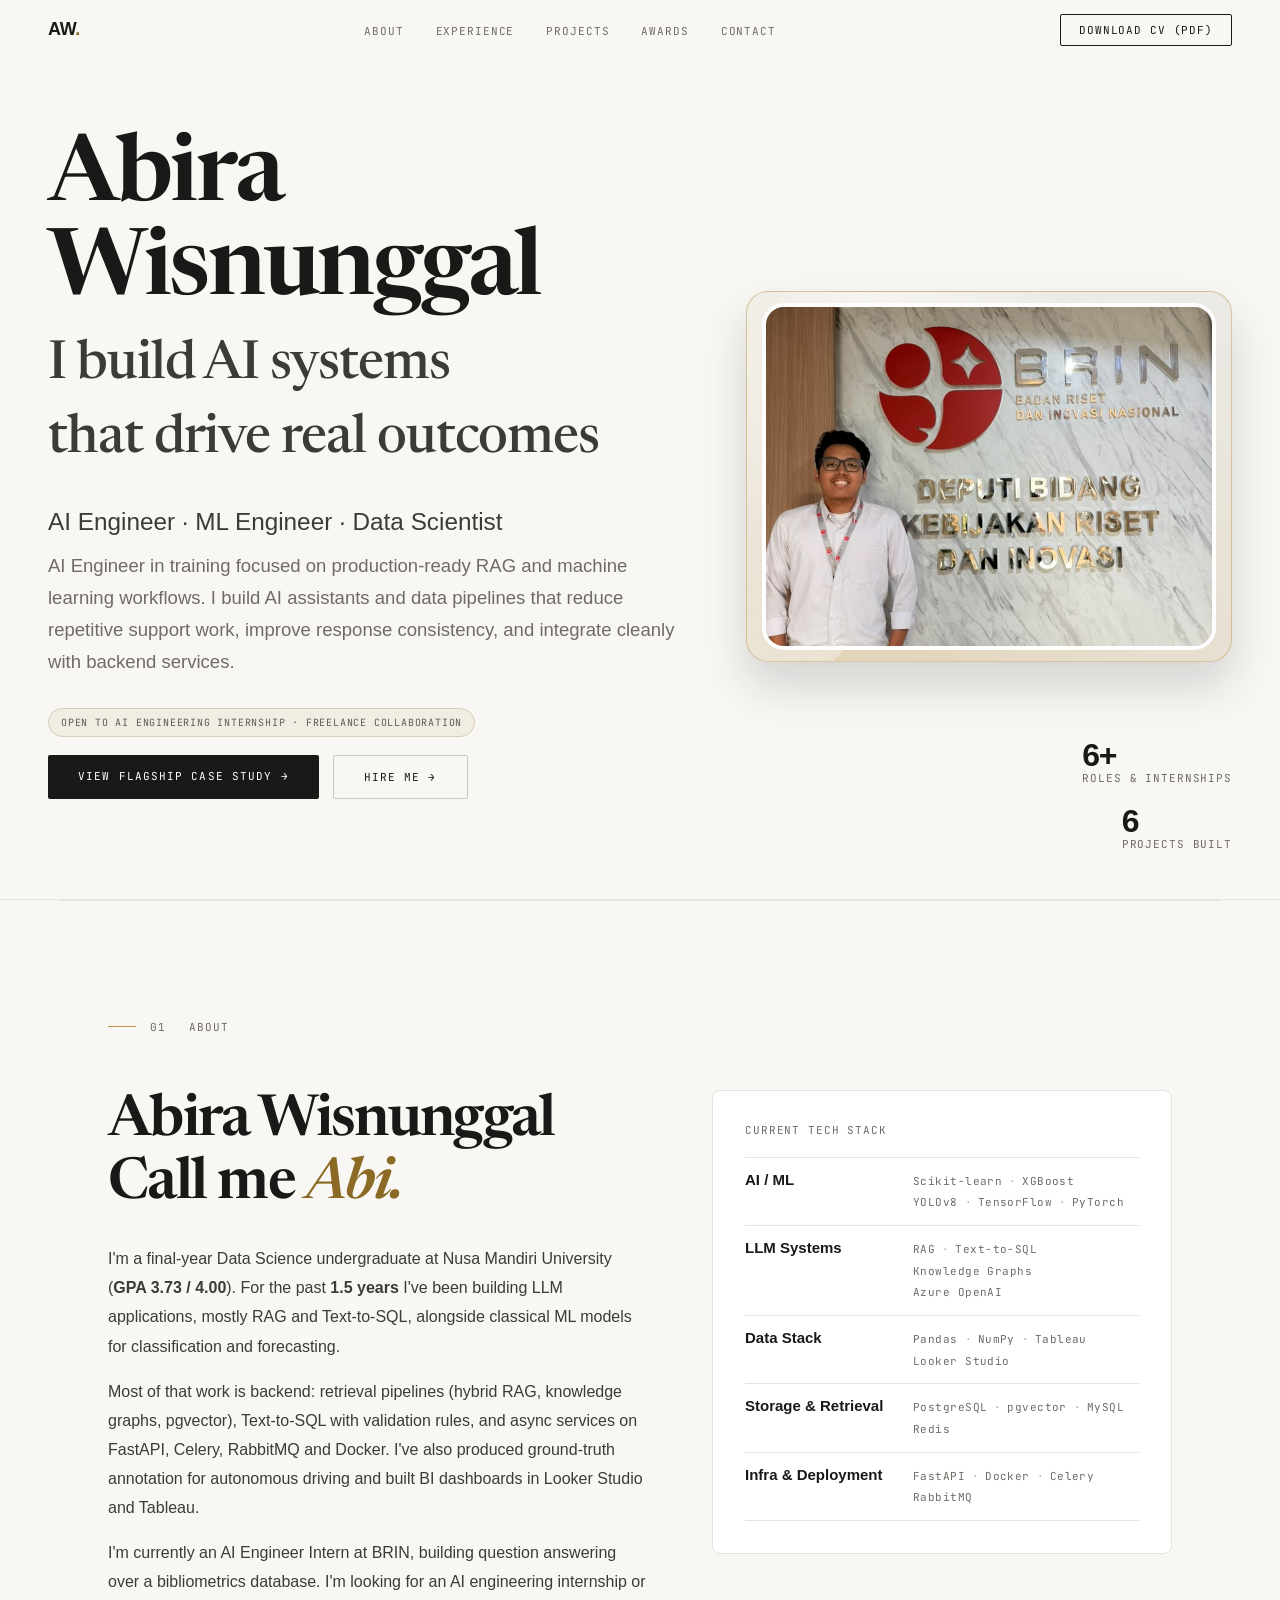
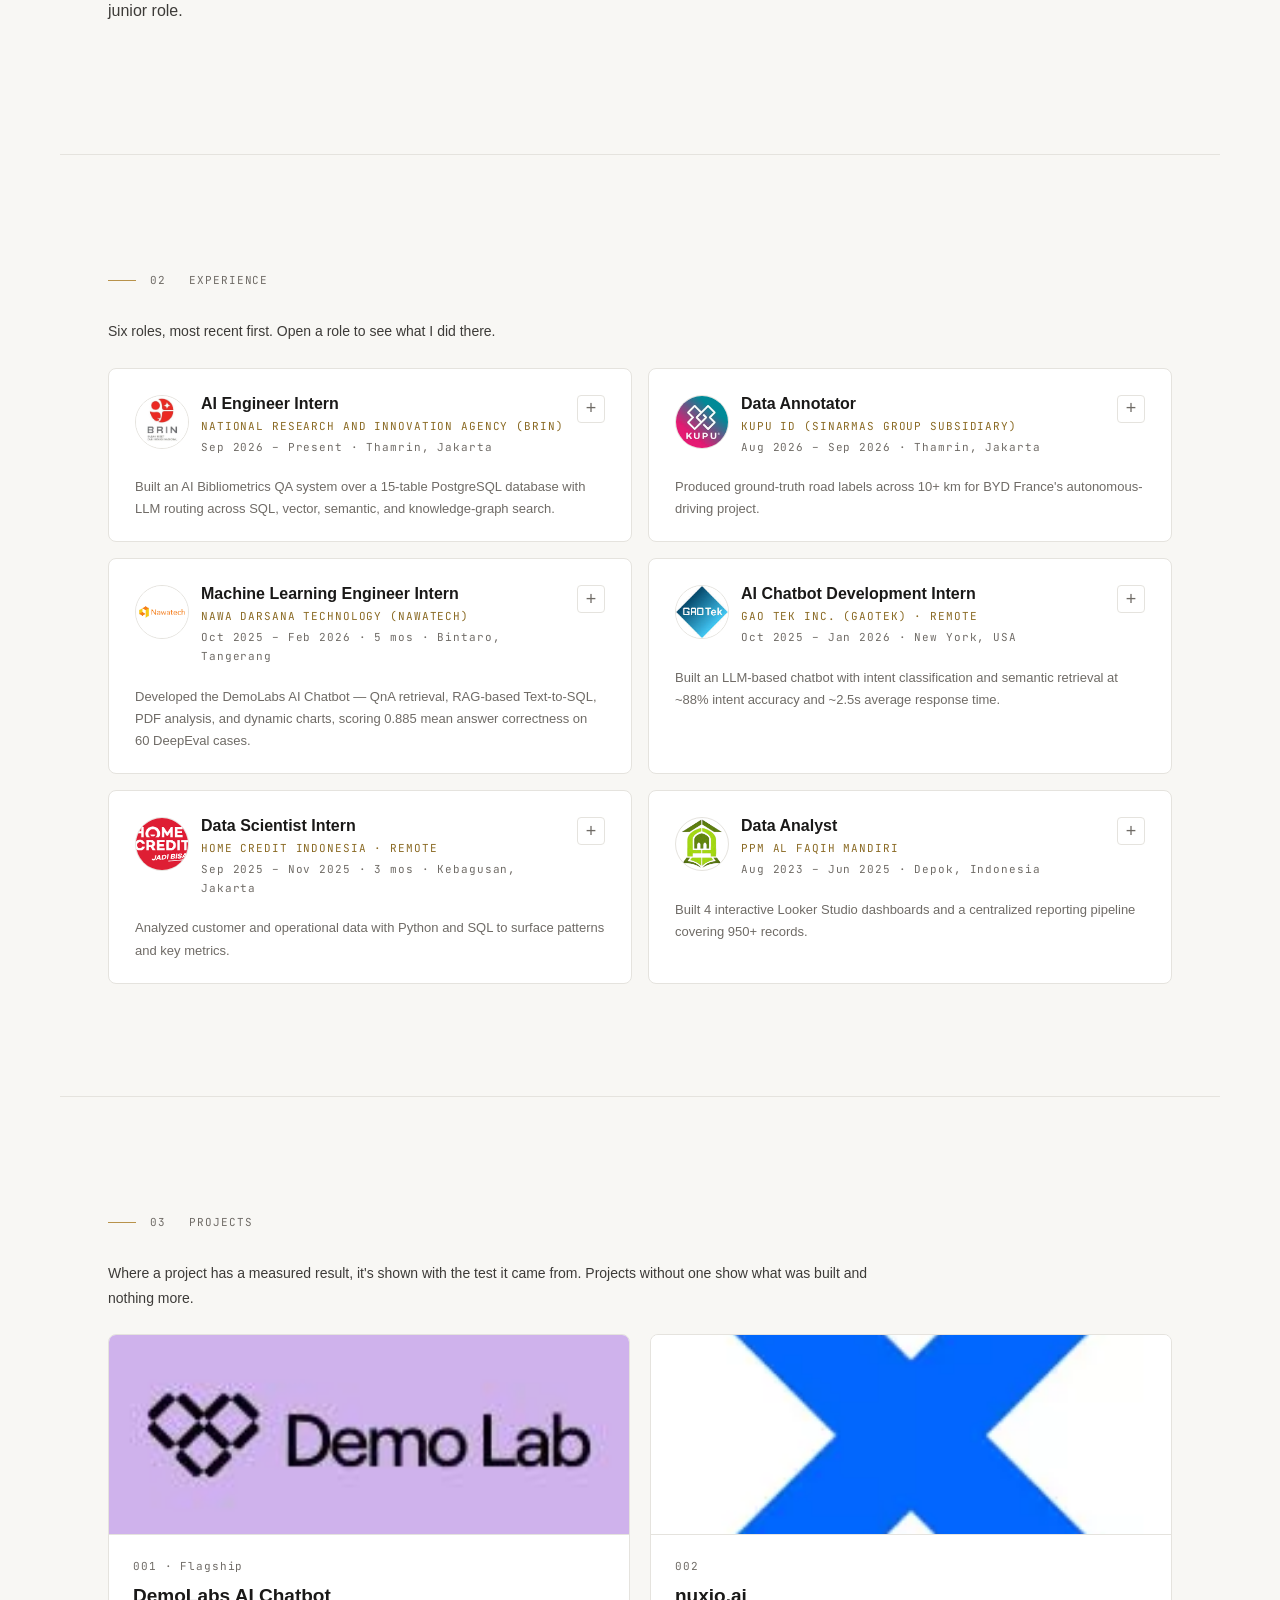
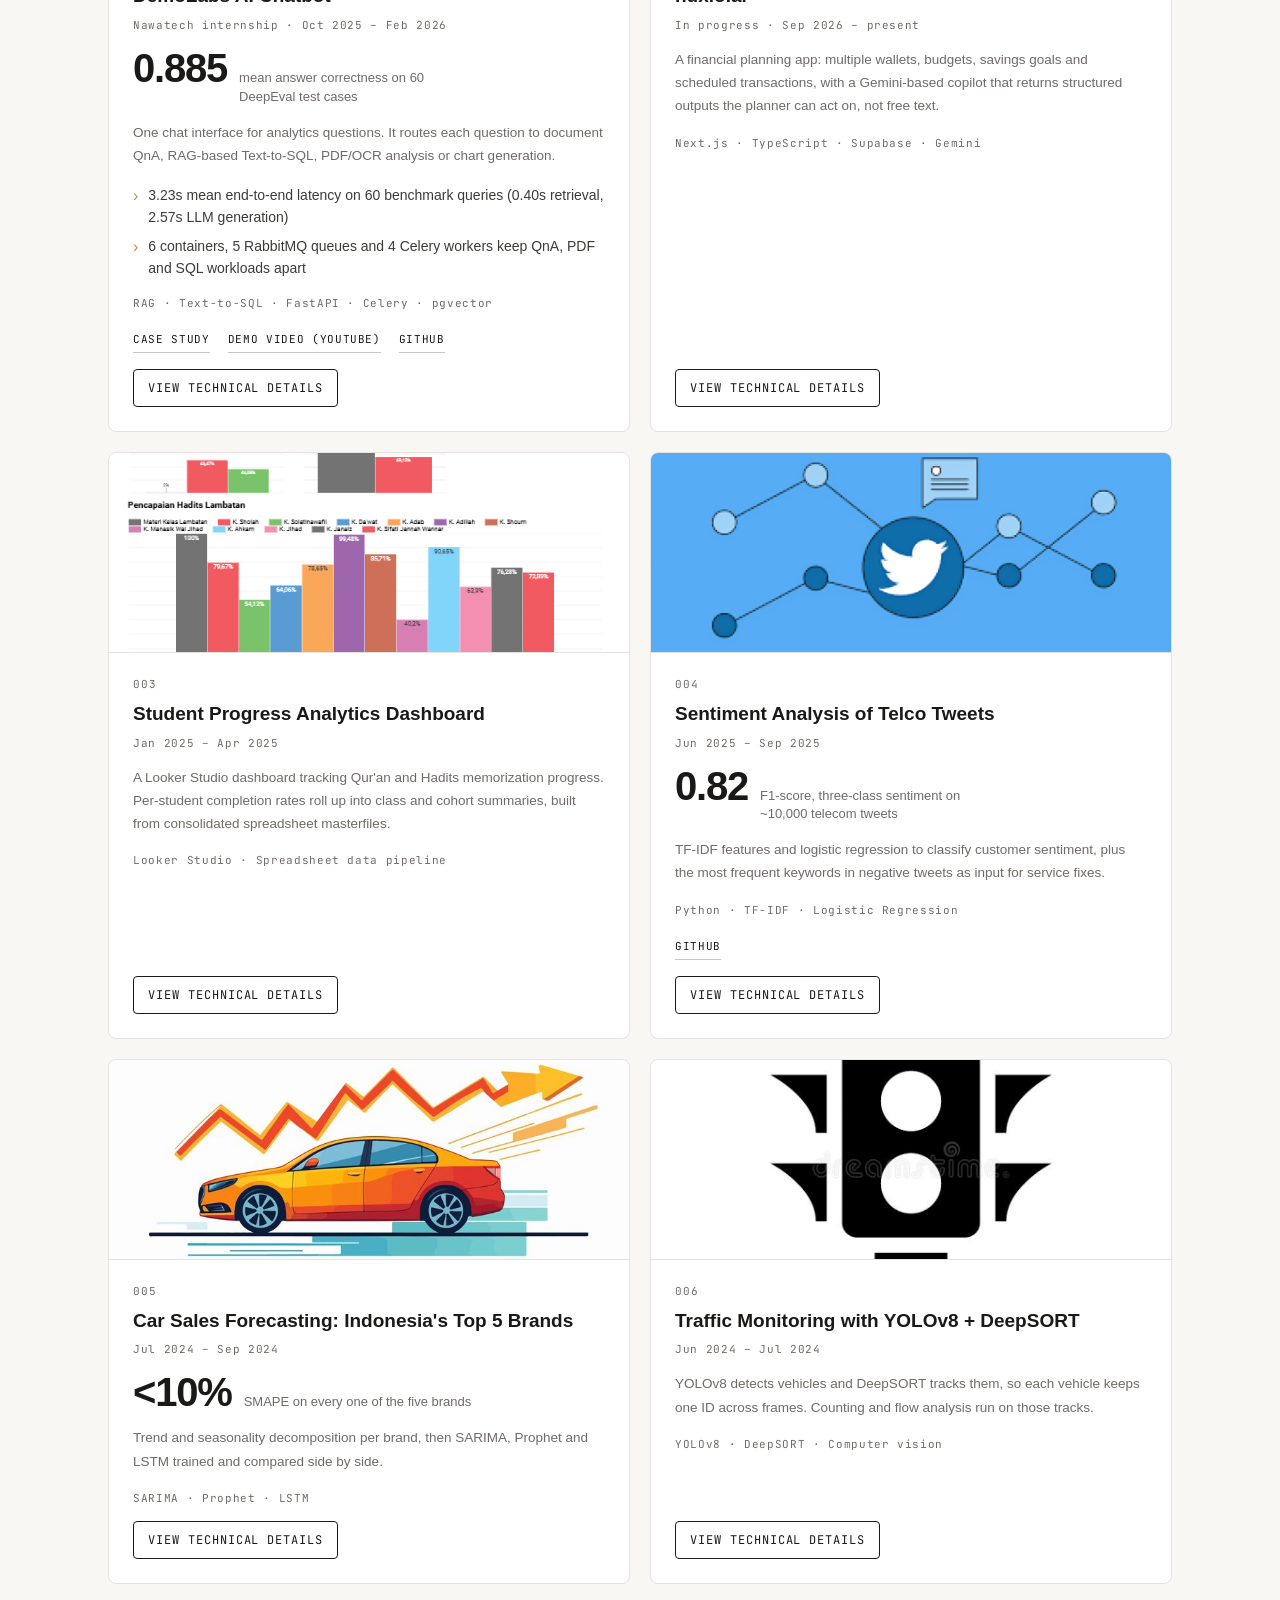
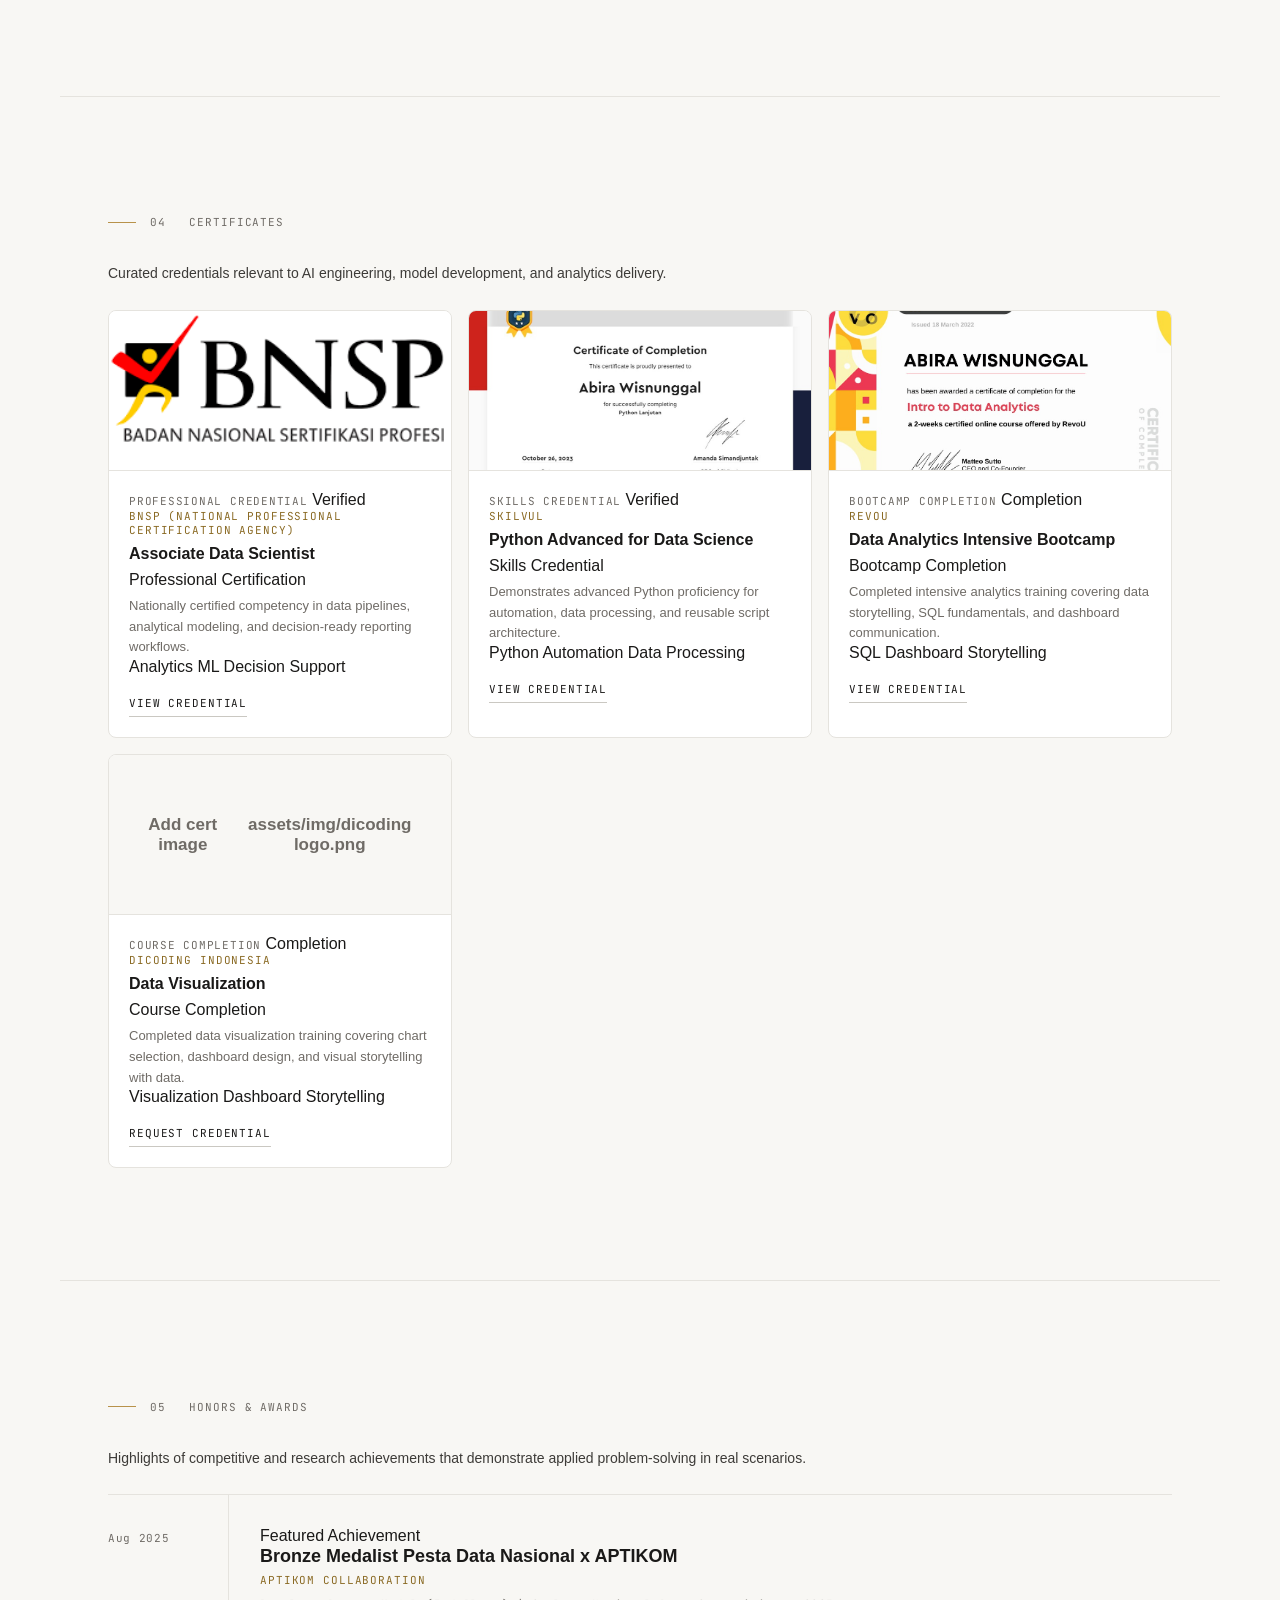
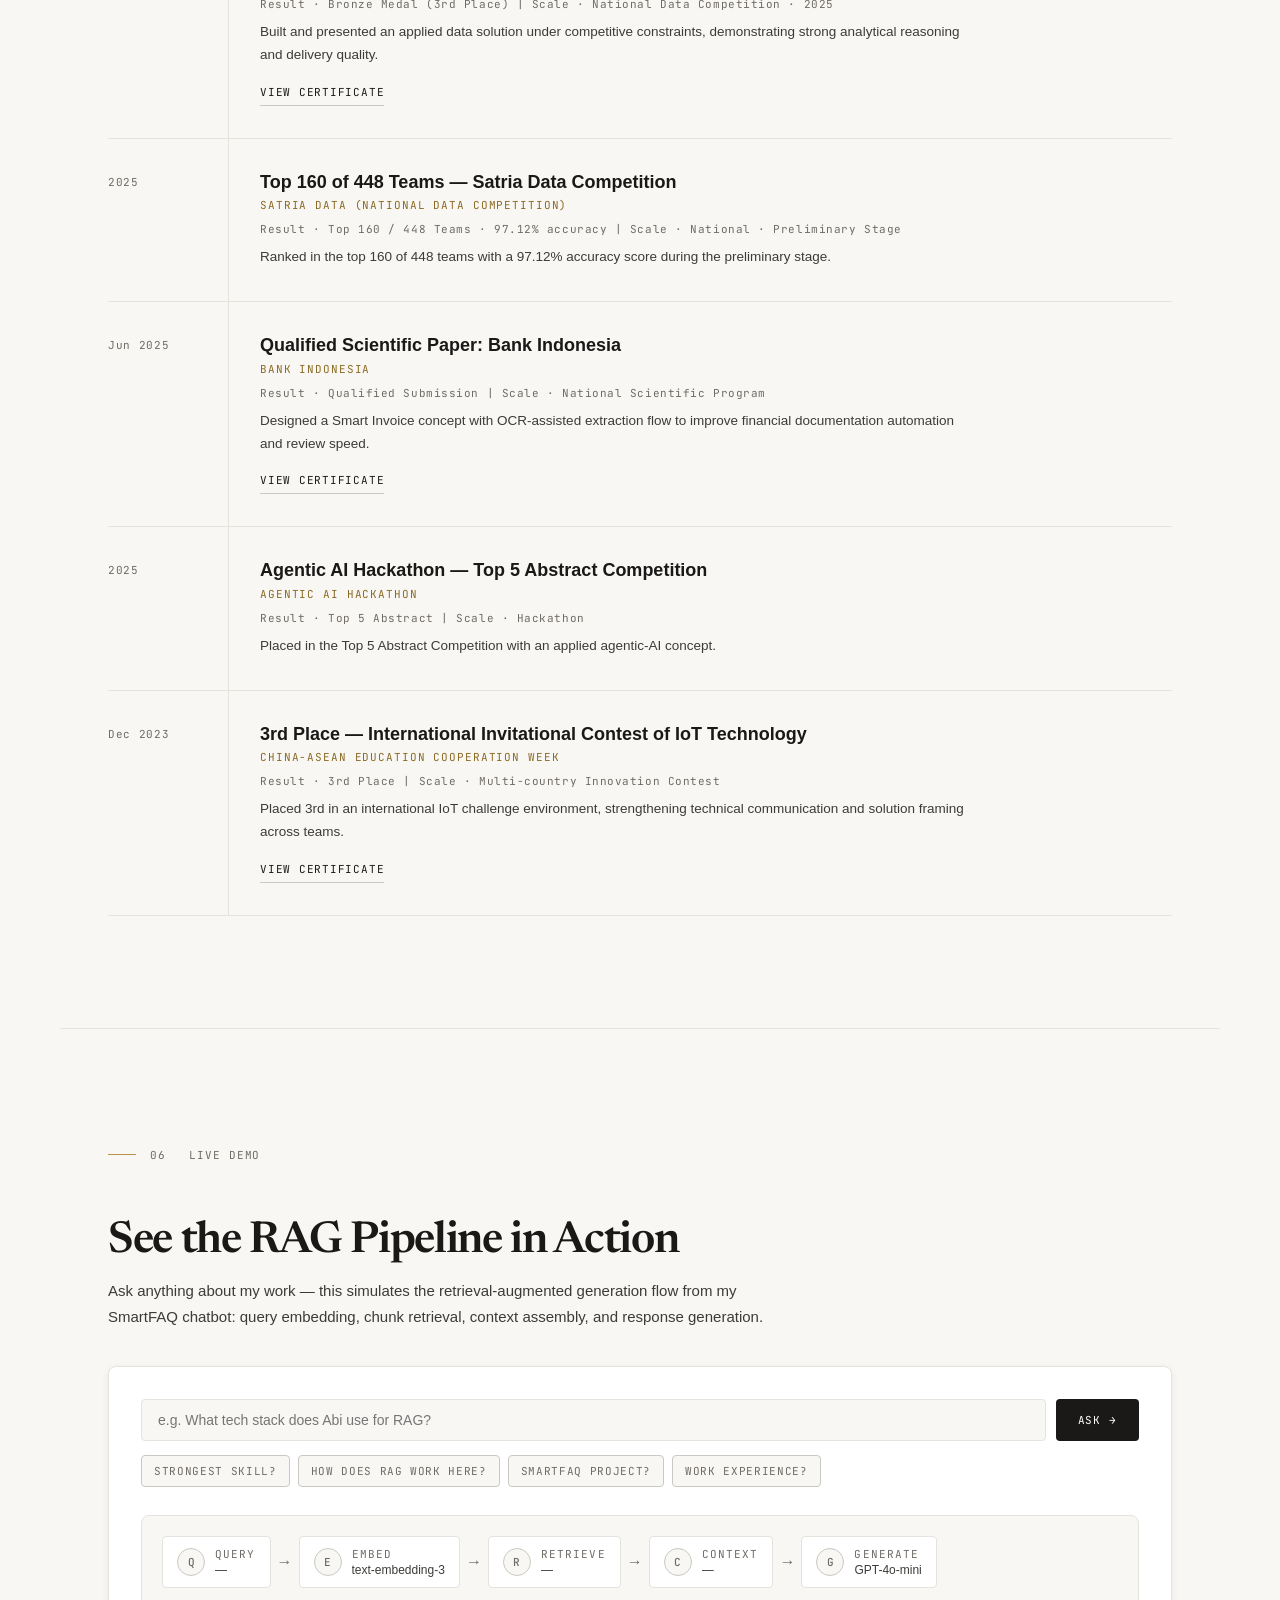
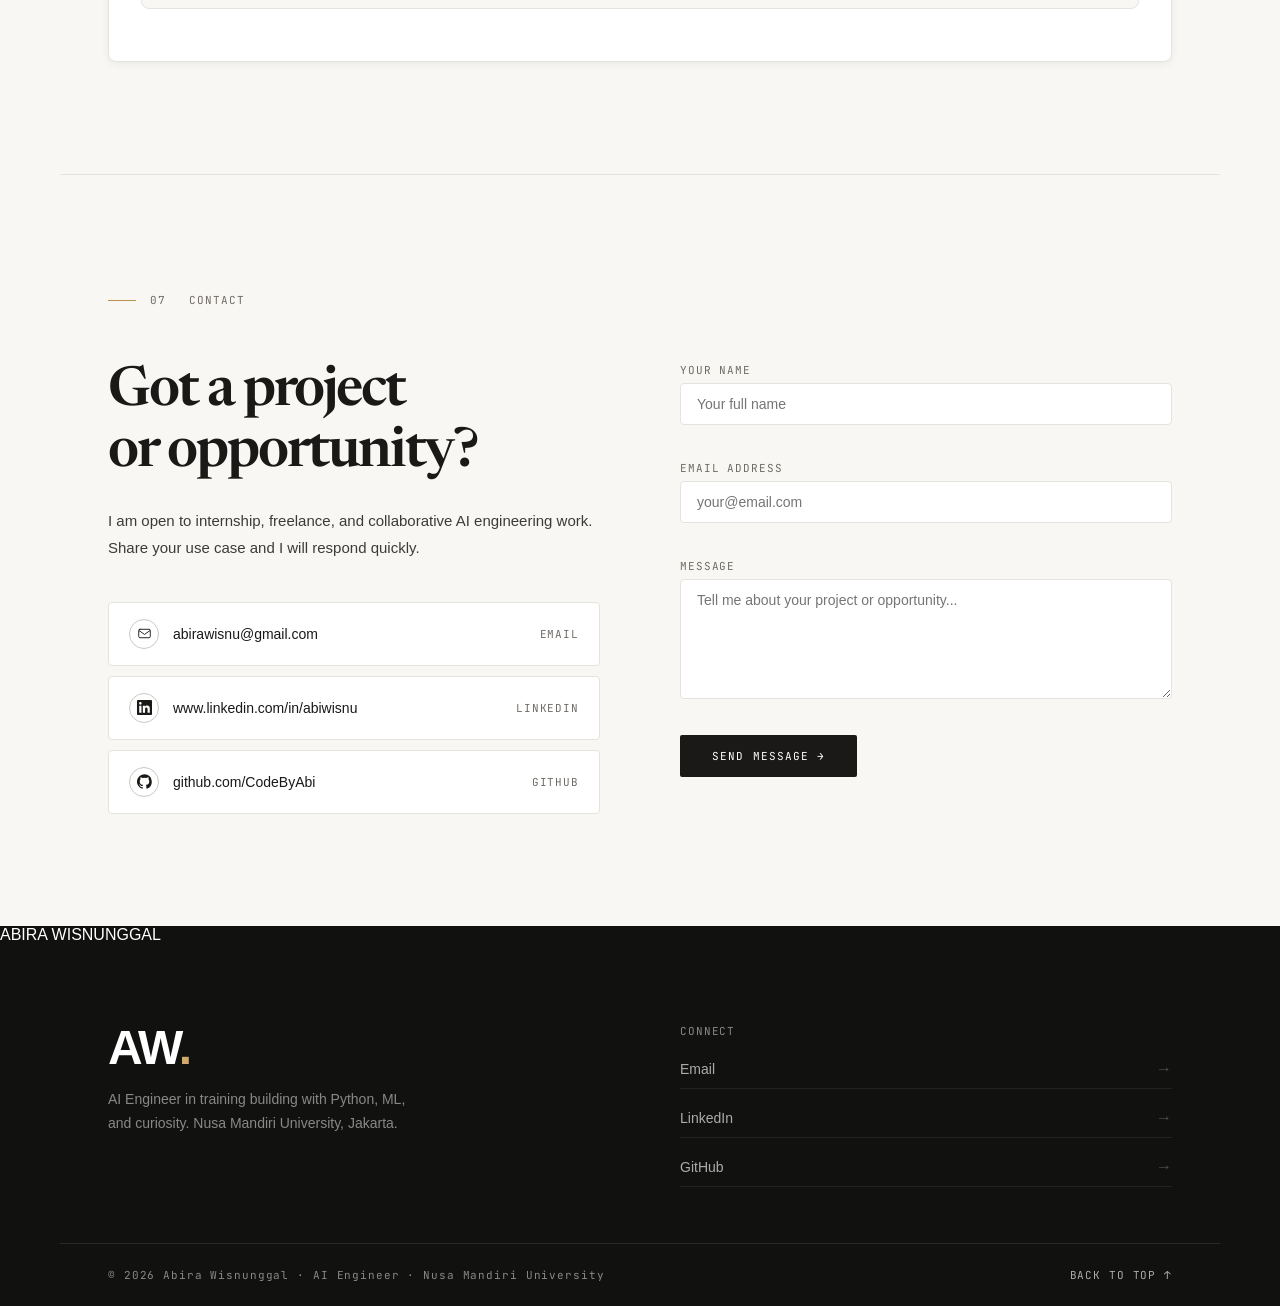
==== commit c709c173: "markup: update experience section (4/7) Co-Authored-By: Claude Sonnet 5.5 <noreply@anthropic.com>" ====
--- a/index.html
+++ b/index.html
@@ -434,85 +434,49 @@
             <div class="proj-img-placeholder" style="display:none;">nuxio.ai</div>
           </div>
           <div class="proj-body">
-            <div class="proj-num">002 · FEATURE KEY</div>
+            <div class="proj-num">002</div>
             <h3 class="proj-title">nuxio.ai</h3>
-            <p class="proj-desc">AI-powered financial planning platform with a Gemini-based Financial Copilot and forward-looking forecasting — multi-wallet management, budgeting, savings goals, and scheduled transactions. <span class="proj-date">Sep 2026 – Present</span></p>
-            <div class="proj-tags">
-              <span class="proj-tag" data-d="infra">Next.js</span>
-              <span class="proj-tag" data-d="infra">TypeScript</span>
-              <span class="proj-tag" data-d="infra">Supabase</span>
-              <span class="proj-tag" data-d="llm">Gemini</span>
-            </div>
-            <ul class="proj-metrics">
-              <li>Gemini-based Financial Copilot with structured AI outputs</li>
-              <li>Multi-wallet management, budgeting, and savings-goal tracking</li>
-              <li>Scheduled transaction planning on PostgreSQL (Supabase)</li>
-            </ul>
-            <div class="proj-proof">
-              <a href="#contact">Request Demo</a>
-            </div>
+            <div class="proj-status">In progress · Sep 2026 – present</div>
+            <p class="proj-desc">A financial planning app: multiple wallets, budgets, savings goals and scheduled transactions, with a Gemini-based copilot that returns structured outputs the planner can act on, not free text.</p>
+            <p class="proj-tags">Next.js · TypeScript · Supabase · Gemini</p>
             <button type="button" class="proj-open-btn" data-project-open="p2">View Technical Details</button>
           </div>
         </article>
 
         <article class="proj-card" data-reveal data-delay="3" data-project="p3">
           <div class="proj-img-slot">
-                <img src="assets/img/student%20progress%20dashboard.jpg" loading="lazy" width="640" height="400"
+                <img src="assets/img/student%20progress%20analytics%20img.png" loading="lazy" width="640" height="400"
                  onerror="this.style.display='none';this.nextElementSibling.style.display='flex';"
-                 alt="Student Progress Analytics Dashboard" />
-            <div class="proj-img-placeholder" style="display:none;">
-              <span class="ph-ico"><svg viewBox="0 0 24 24" fill="none" stroke="currentColor" stroke-width="1.5" stroke-linecap="round" stroke-linejoin="round"><rect x="3" y="4.5" width="18" height="15" rx="2"/><circle cx="8.75" cy="10" r="1.5"/><path d="M3.75 17.5 8.5 13l3.75 3.25L16 12.5l4.25 4"/></svg></span>
-              <span>Add project image</span>
-              <span>assets/img/student progress dashboard.jpg</span>
-            </div>
+                 alt="Looker Studio dashboard showing one student's Qur'an and Hadits completion rates by subject" />
+            <div class="proj-img-placeholder" style="display:none;">Student Progress Analytics Dashboard</div>
           </div>
           <div class="proj-body">
             <div class="proj-num">003</div>
             <h3 class="proj-title">Student Progress Analytics Dashboard</h3>
-            <p class="proj-desc">Interactive Looker Studio dashboard tracking Qur'an and Hadits memorization progress across student cohorts. <span class="proj-date">Jan 2025 - Apr 2025</span></p>
-            <div class="proj-tags">
-              <span class="proj-tag" data-d="data">Looker Studio</span>
-              <span class="proj-tag" data-d="data">Analytics</span>
-              <span class="proj-tag" data-d="data">Dashboard</span>
-            </div>
-            <ul class="proj-metrics">
-              <li>Per-student completion rates aggregated to class- and cohort-level summaries</li>
-              <li>Curriculum monitoring views for memorization progress</li>
-              <li>Centralized reporting from spreadsheet-based masterfiles</li>
-            </ul>
-            <div class="proj-proof">
-              <a href="#contact">Request Demo</a>
-            </div>
+            <div class="proj-status">Jan 2025 – Apr 2025</div>
+            <p class="proj-desc">A Looker Studio dashboard tracking Qur'an and Hadits memorization progress. Per-student completion rates roll up into class and cohort summaries, built from consolidated spreadsheet masterfiles.</p>
+            <p class="proj-tags">Looker Studio · Spreadsheet data pipeline</p>
             <button type="button" class="proj-open-btn" data-project-open="p3">View Technical Details</button>
           </div>
         </article>
 
-        <article class="proj-card" data-reveal data-delay="4" data-project="p4">
+        <article class="proj-card" data-reveal data-project="p4">
           <div class="proj-img-slot">
               <img src="assets/img/sentiment%20analysis%20telco%20tweets.png" loading="lazy" width="640" height="400"
                  onerror="this.style.display='none';this.nextElementSibling.style.display='flex';"
-                 alt="Sentiment Analysis Telco Tweets project visualization" />
-            <div class="proj-img-placeholder" style="display:none;">
-              <span class="ph-ico"><svg viewBox="0 0 24 24" fill="none" stroke="currentColor" stroke-width="1.5" stroke-linecap="round" stroke-linejoin="round"><rect x="3" y="4.5" width="18" height="15" rx="2"/><circle cx="8.75" cy="10" r="1.5"/><path d="M3.75 17.5 8.5 13l3.75 3.25L16 12.5l4.25 4"/></svg></span>
-              <span>Add project image</span>
-              <span>assets/img/sentiment analysis telco tweets.png</span>
-            </div>
+                 alt="" />
+            <div class="proj-img-placeholder" style="display:none;">Sentiment Analysis of Telco Tweets</div>
           </div>
           <div class="proj-body">
             <div class="proj-num">004</div>
-            <h3 class="proj-title">Sentiment Analysis Telco Tweets</h3>
-            <p class="proj-desc">TF-IDF and Logistic Regression classification of customer sentiment from ~10,000 telecom tweets. <span class="proj-date">Jun 2025 - Sep 2025</span></p>
-            <div class="proj-tags">
-              <span class="proj-tag" data-d="llm">NLP</span>
-              <span class="proj-tag" data-d="ai">Logistic Regression</span>
-              <span class="proj-tag" data-d="ai">TF-IDF</span>
-              <span class="proj-tag" data-d="data">Python</span>
-            </div>
-            <ul class="proj-metrics">
-              <li>0.82 F1-score on three-class customer sentiment classification</li>
-              <li>Top recurring negative keywords identified for service improvement</li>
-              <li>Text preprocessing and benchmarked model comparison pipeline</li>
-            </ul>
+            <h3 class="proj-title">Sentiment Analysis of Telco Tweets</h3>
+            <div class="proj-status">Jun 2025 – Sep 2025</div>
+            <div class="proj-figure">
+              <span class="proj-figure-n">0.82</span>
+              <span class="proj-figure-l">F1-score, three-class sentiment on ~10,000 telecom tweets</span>
+            </div>
+            <p class="proj-desc">TF-IDF features and logistic regression to classify customer sentiment, plus the most frequent keywords in negative tweets as input for service fixes.</p>
+            <p class="proj-tags">Python · TF-IDF · Logistic Regression</p>
             <div class="proj-proof">
               <a href="https://github.com/CodeByAbi/Sentiment-Analysis-Telco-Tweets" target="_blank" rel="noopener noreferrer">GitHub</a>
             </div>
@@ -520,67 +484,40 @@
           </div>
         </article>
 
-        <article class="proj-card" data-reveal data-delay="5" data-project="p5">
+        <article class="proj-card" data-reveal data-project="p5">
           <div class="proj-img-slot">
-              <img src="assets/img/car%20sales%20forecasting.jpg" loading="lazy" width="640" height="400"
+              <img src="assets/img/car%20sales%20forecasting%20image.jpg" loading="lazy" width="640" height="400"
                  onerror="this.style.display='none';this.nextElementSibling.style.display='flex';"
-                 alt="Top 5 car sales forecasting charts" />
-            <div class="proj-img-placeholder" style="display:none;">
-              <span class="ph-ico"><svg viewBox="0 0 24 24" fill="none" stroke="currentColor" stroke-width="1.5" stroke-linecap="round" stroke-linejoin="round"><rect x="3" y="4.5" width="18" height="15" rx="2"/><circle cx="8.75" cy="10" r="1.5"/><path d="M3.75 17.5 8.5 13l3.75 3.25L16 12.5l4.25 4"/></svg></span>
-              <span>Add project image</span>
-              <span>assets/img/car sales forecasting.jpg</span>
-            </div>
+                 alt="" />
+            <div class="proj-img-placeholder" style="display:none;">Car Sales Forecasting</div>
           </div>
           <div class="proj-body">
             <div class="proj-num">005</div>
-            <h3 class="proj-title">Time Series Forecasting Top 5 Car Sales Indonesia</h3>
-            <p class="proj-desc">Full forecasting pipeline — preprocessing, trend and seasonality analysis, multi-model training across SARIMA, Prophet, and LSTM. <span class="proj-date">Jul 2024 - Sep 2024</span></p>
-            <div class="proj-tags">
-              <span class="proj-tag" data-d="ai">SARIMA</span>
-              <span class="proj-tag" data-d="ai">Prophet</span>
-              <span class="proj-tag" data-d="ai">LSTM</span>
-              <span class="proj-tag" data-d="ai">Forecasting</span>
-            </div>
-            <ul class="proj-metrics">
-              <li>SMAPE below 10% across all 5 car brands</li>
-              <li>Trend and seasonality decomposition per brand</li>
-              <li>Multi-model training and comparison workflow</li>
-            </ul>
-            <div class="proj-proof">
-              <a href="#contact">Request Details</a>
-            </div>
+            <h3 class="proj-title">Car Sales Forecasting: Indonesia's Top 5 Brands</h3>
+            <div class="proj-status">Jul 2024 – Sep 2024</div>
+            <div class="proj-figure">
+              <span class="proj-figure-n">&lt;10%</span>
+              <span class="proj-figure-l">SMAPE on every one of the five brands</span>
+            </div>
+            <p class="proj-desc">Trend and seasonality decomposition per brand, then SARIMA, Prophet and LSTM trained and compared side by side.</p>
+            <p class="proj-tags">SARIMA · Prophet · LSTM</p>
             <button type="button" class="proj-open-btn" data-project-open="p5">View Technical Details</button>
           </div>
         </article>
 
-        <article class="proj-card" data-reveal data-delay="6" data-project="p6">
+        <article class="proj-card" data-reveal data-project="p6">
           <div class="proj-img-slot">
-              <img src="assets/img/traffic%20monitoring%20yolo.jpg" loading="lazy" width="640" height="400"
+              <img src="assets/img/traffic%20monitoring.png" loading="lazy" width="640" height="400"
                  onerror="this.style.display='none';this.nextElementSibling.style.display='flex';"
-                 alt="Traffic monitoring system with YOLOv8 detection" />
-            <div class="proj-img-placeholder" style="display:none;">
-              <span class="ph-ico"><svg viewBox="0 0 24 24" fill="none" stroke="currentColor" stroke-width="1.5" stroke-linecap="round" stroke-linejoin="round"><rect x="3" y="4.5" width="18" height="15" rx="2"/><circle cx="8.75" cy="10" r="1.5"/><path d="M3.75 17.5 8.5 13l3.75 3.25L16 12.5l4.25 4"/></svg></span>
-              <span>Add project image</span>
-              <span>assets/img/traffic monitoring yolo.jpg</span>
-            </div>
+                 alt="" />
+            <div class="proj-img-placeholder" style="display:none;">Traffic Monitoring</div>
           </div>
           <div class="proj-body">
             <div class="proj-num">006</div>
-            <h3 class="proj-title">Traffic Monitoring System using YOLOv8 + DeepSORT</h3>
-            <p class="proj-desc">Real-time vehicle detection and multi-object tracking for traffic flow analysis and vehicle counting. <span class="proj-date">Jun 2024 - Jul 2024</span></p>
-            <div class="proj-tags">
-              <span class="proj-tag" data-d="ai">YOLOv8</span>
-              <span class="proj-tag" data-d="ai">DeepSORT</span>
-              <span class="proj-tag" data-d="ai">Computer Vision</span>
-            </div>
-            <ul class="proj-metrics">
-              <li>YOLOv8 vehicle detection with DeepSORT multi-object tracking</li>
-              <li>Persistent vehicle ID tracking across video frames</li>
-              <li>Traffic flow analysis and vehicle counting outputs</li>
-            </ul>
-            <div class="proj-proof">
-              <a href="#contact">Request Demo</a>
-            </div>
+            <h3 class="proj-title">Traffic Monitoring with YOLOv8 + DeepSORT</h3>
+            <div class="proj-status">Jun 2024 – Jul 2024</div>
+            <p class="proj-desc">YOLOv8 detects vehicles and DeepSORT tracks them, so each vehicle keeps one ID across frames. Counting and flow analysis run on those tracks.</p>
+            <p class="proj-tags">YOLOv8 · DeepSORT · Computer vision</p>
             <button type="button" class="proj-open-btn" data-project-open="p6">View Technical Details</button>
           </div>
         </article>
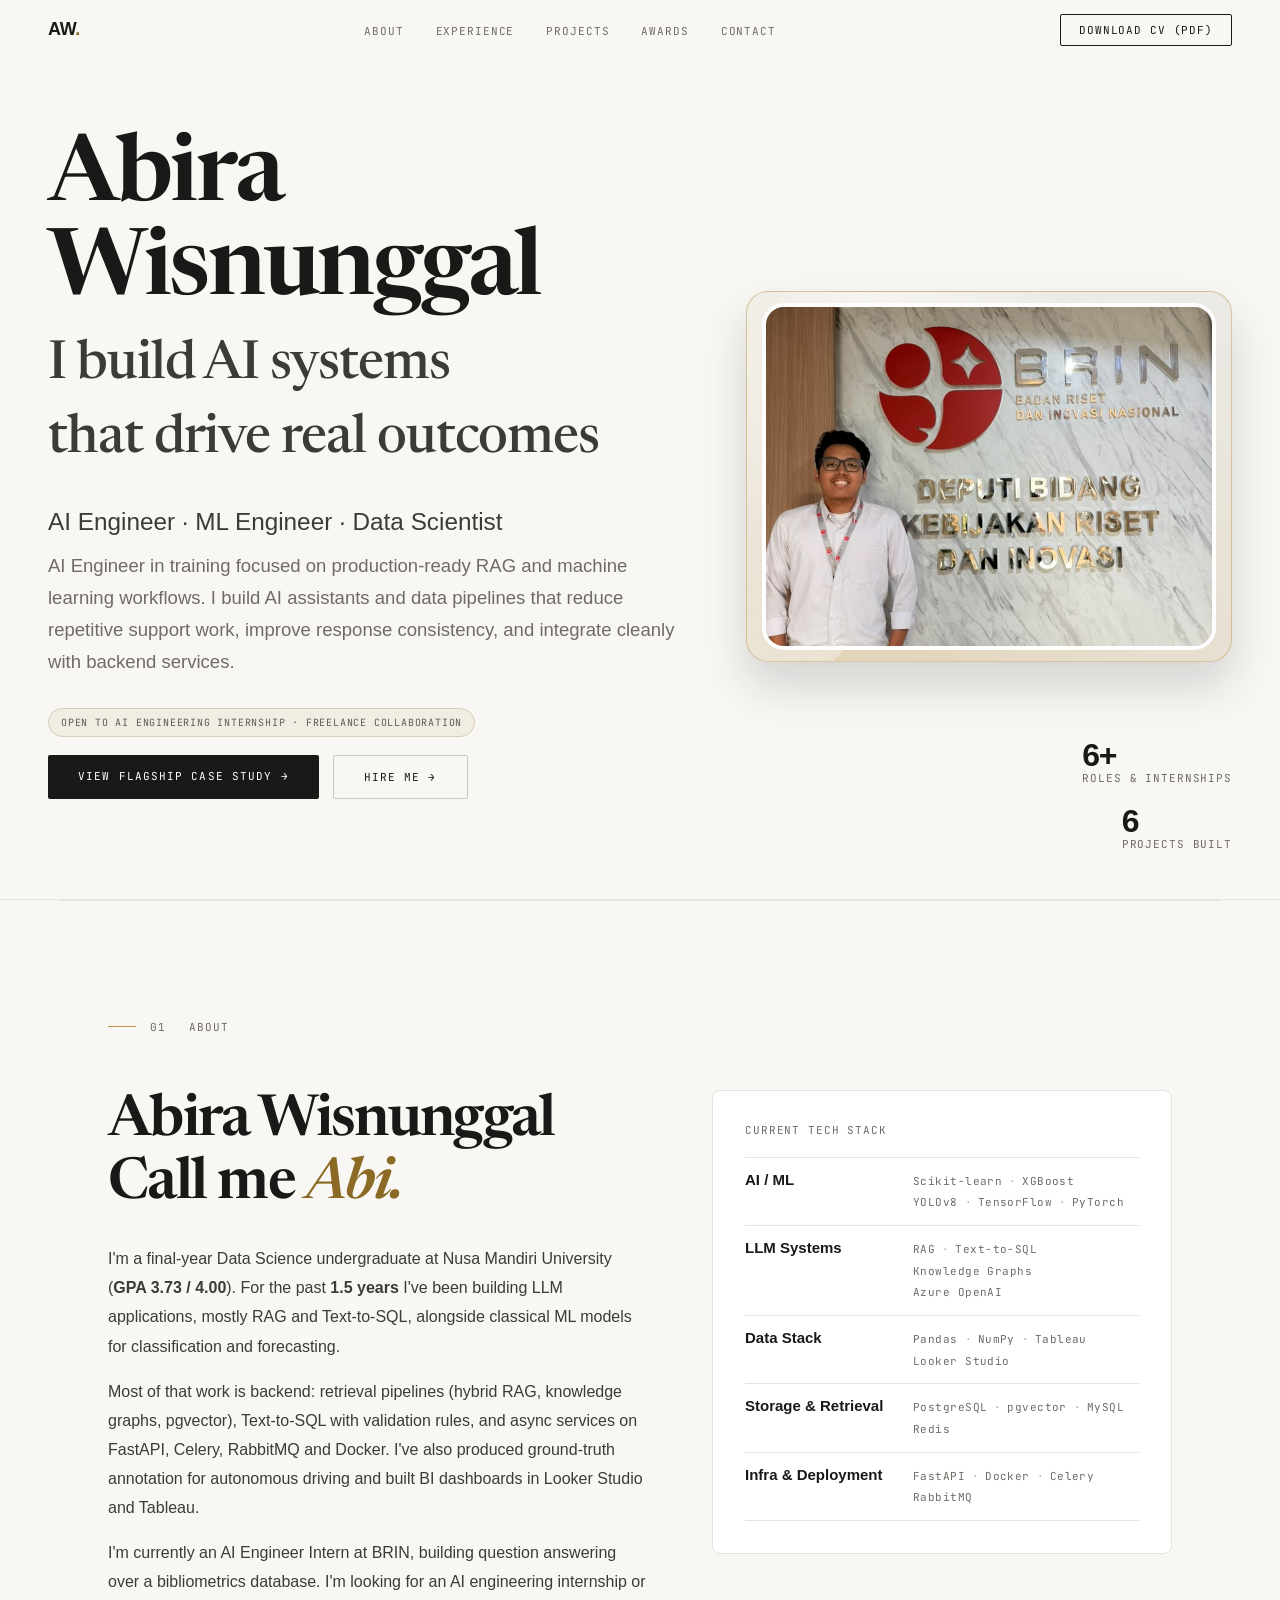
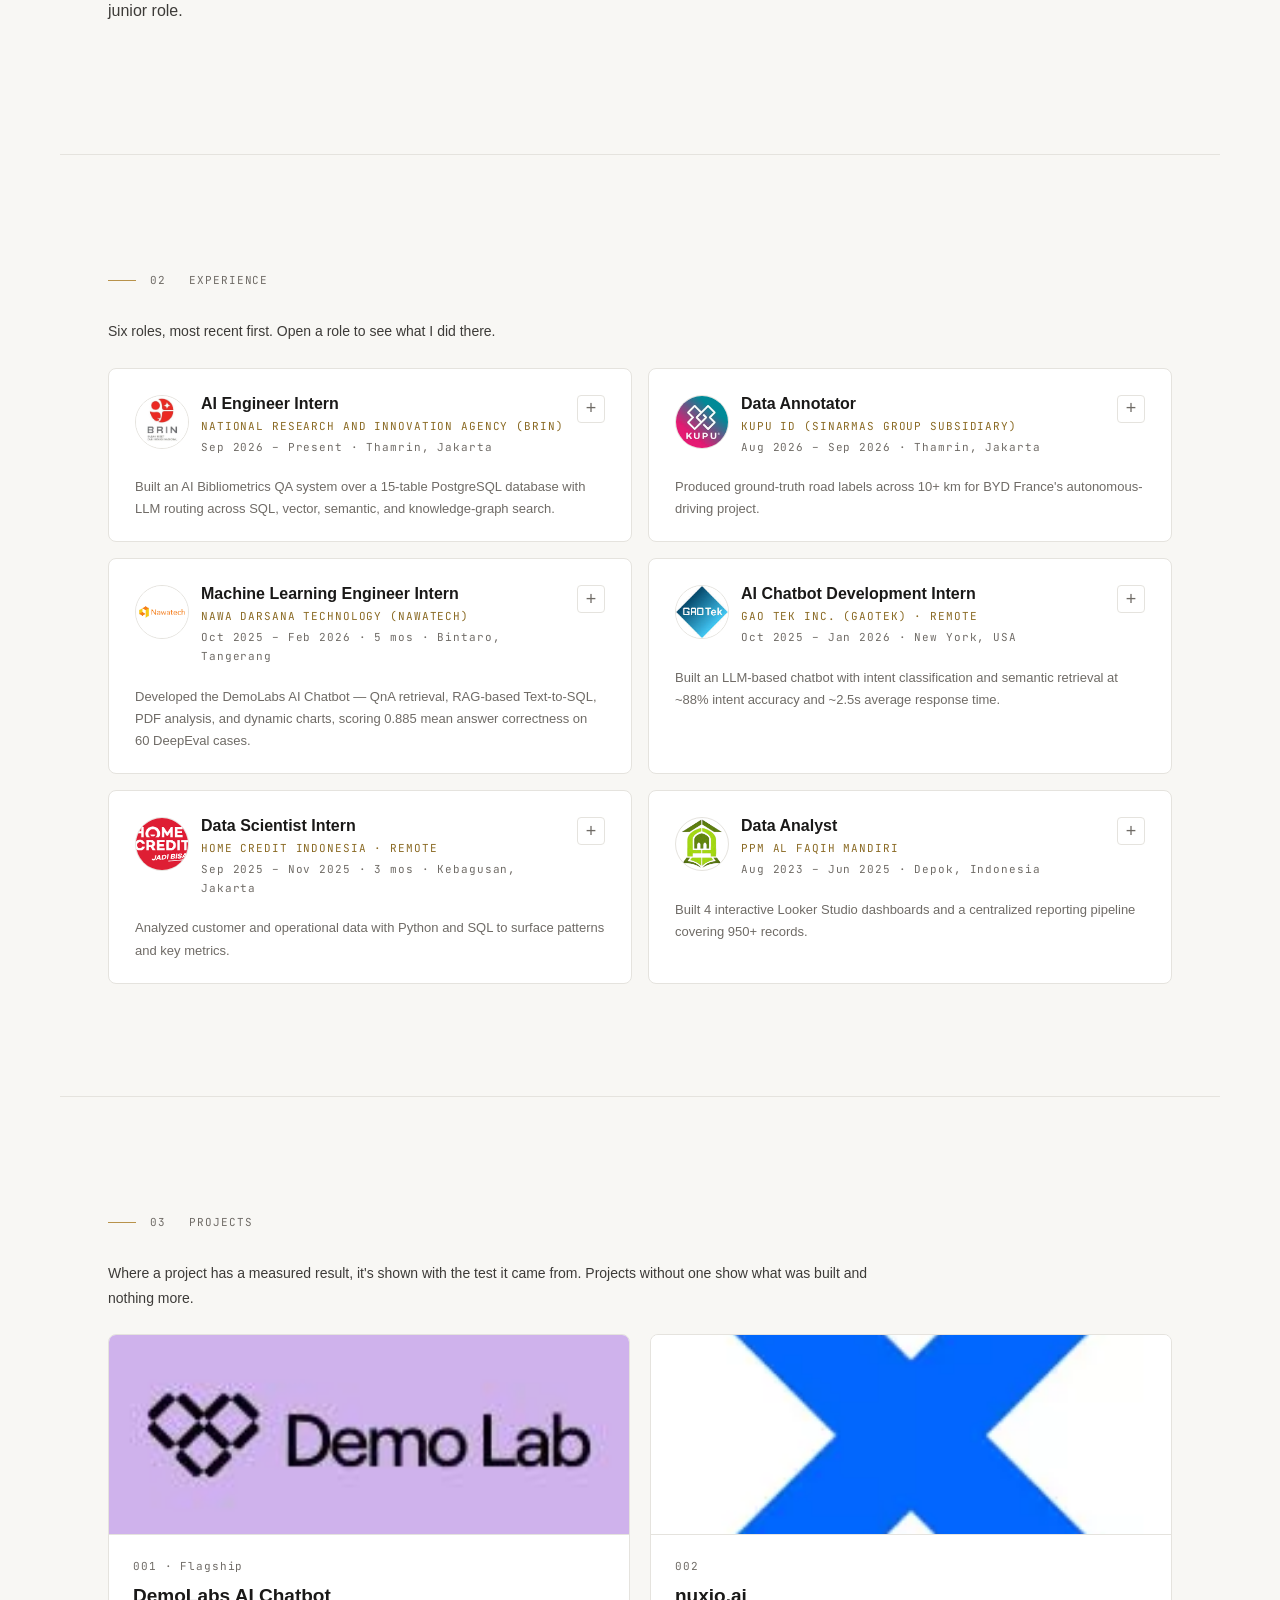
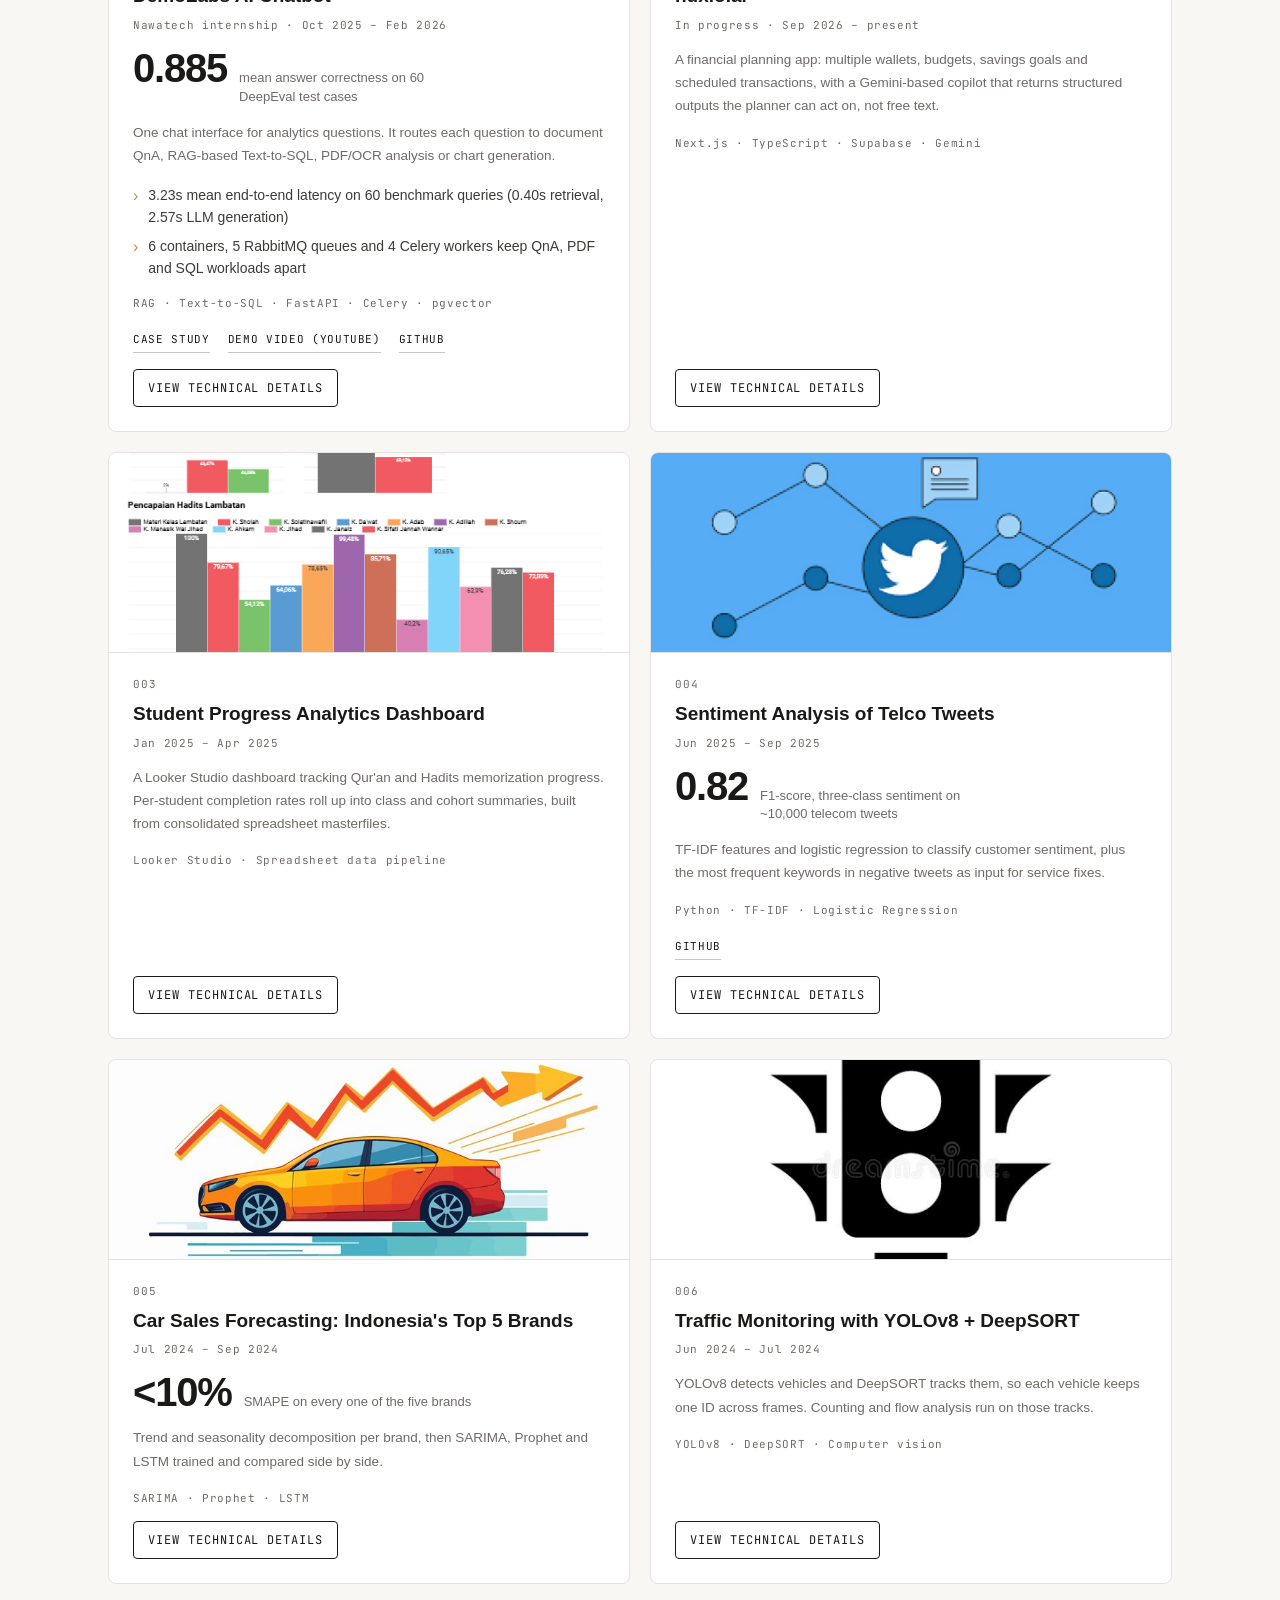
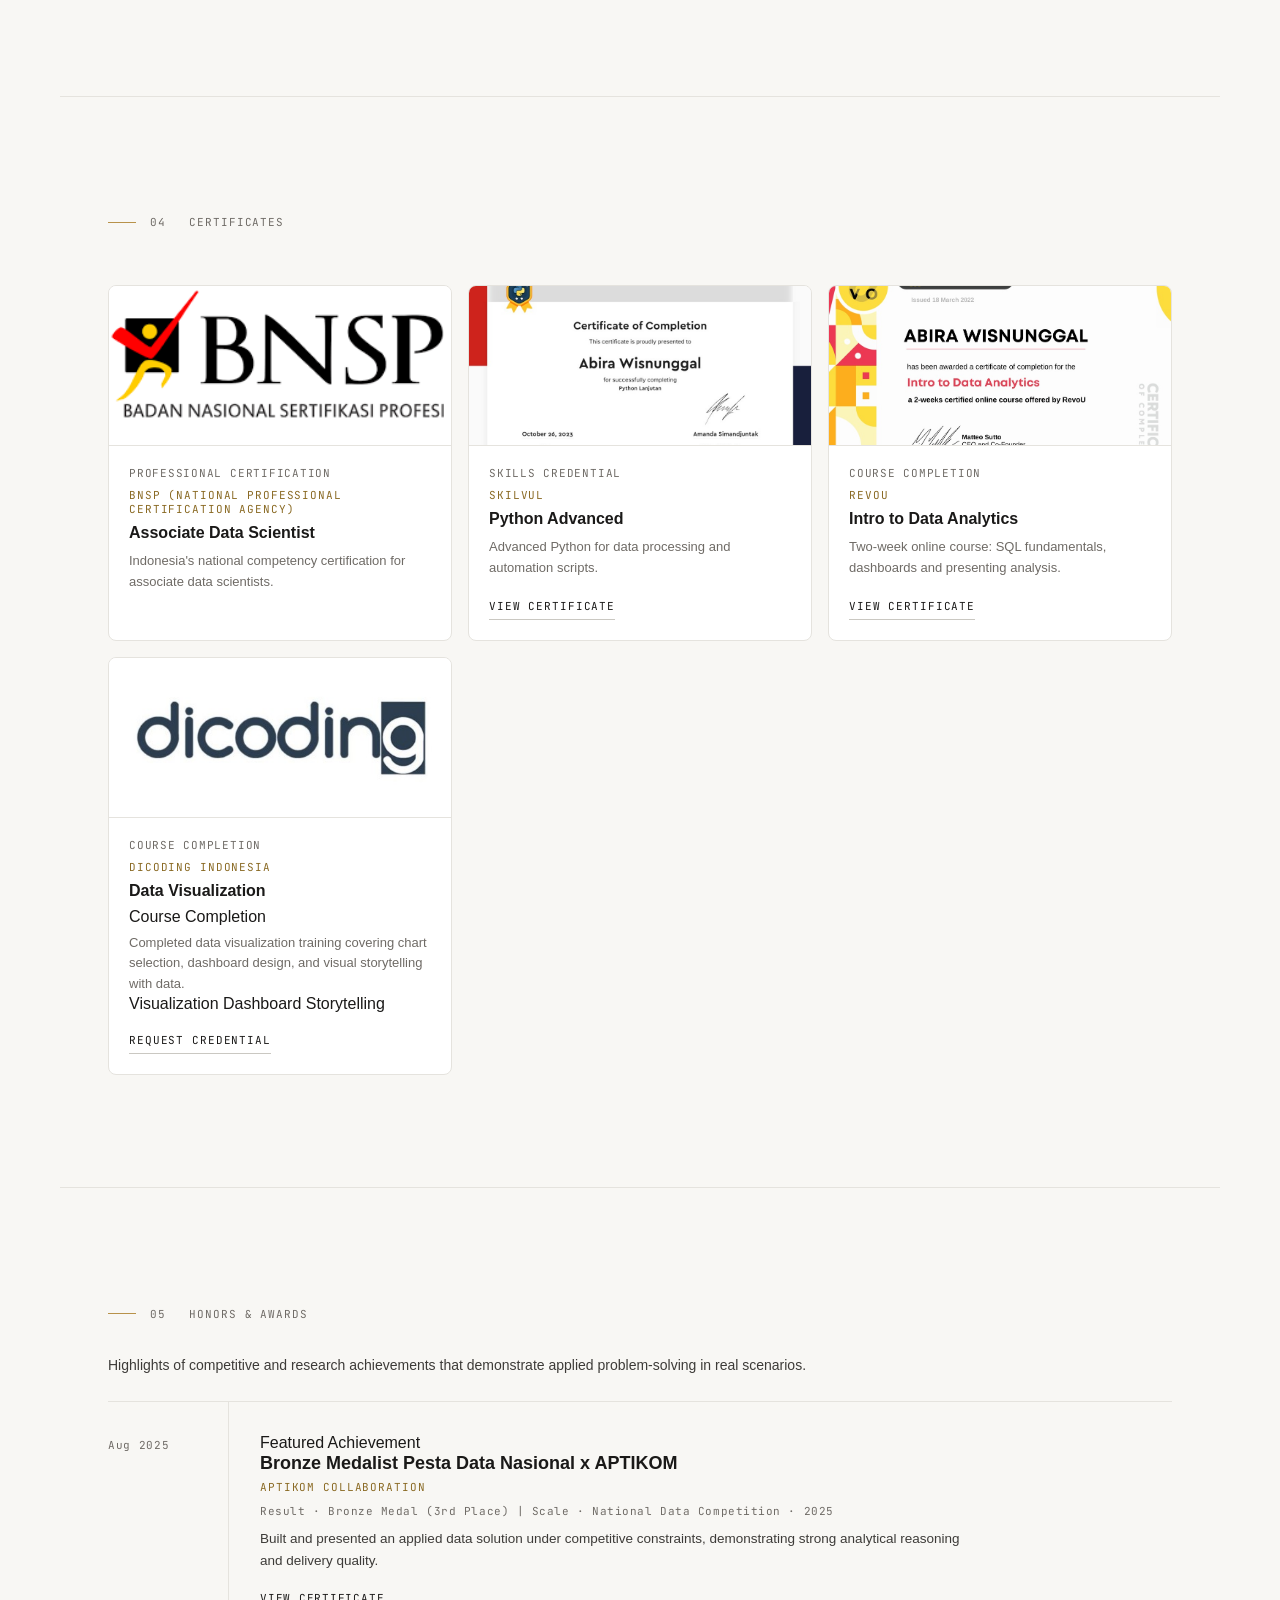
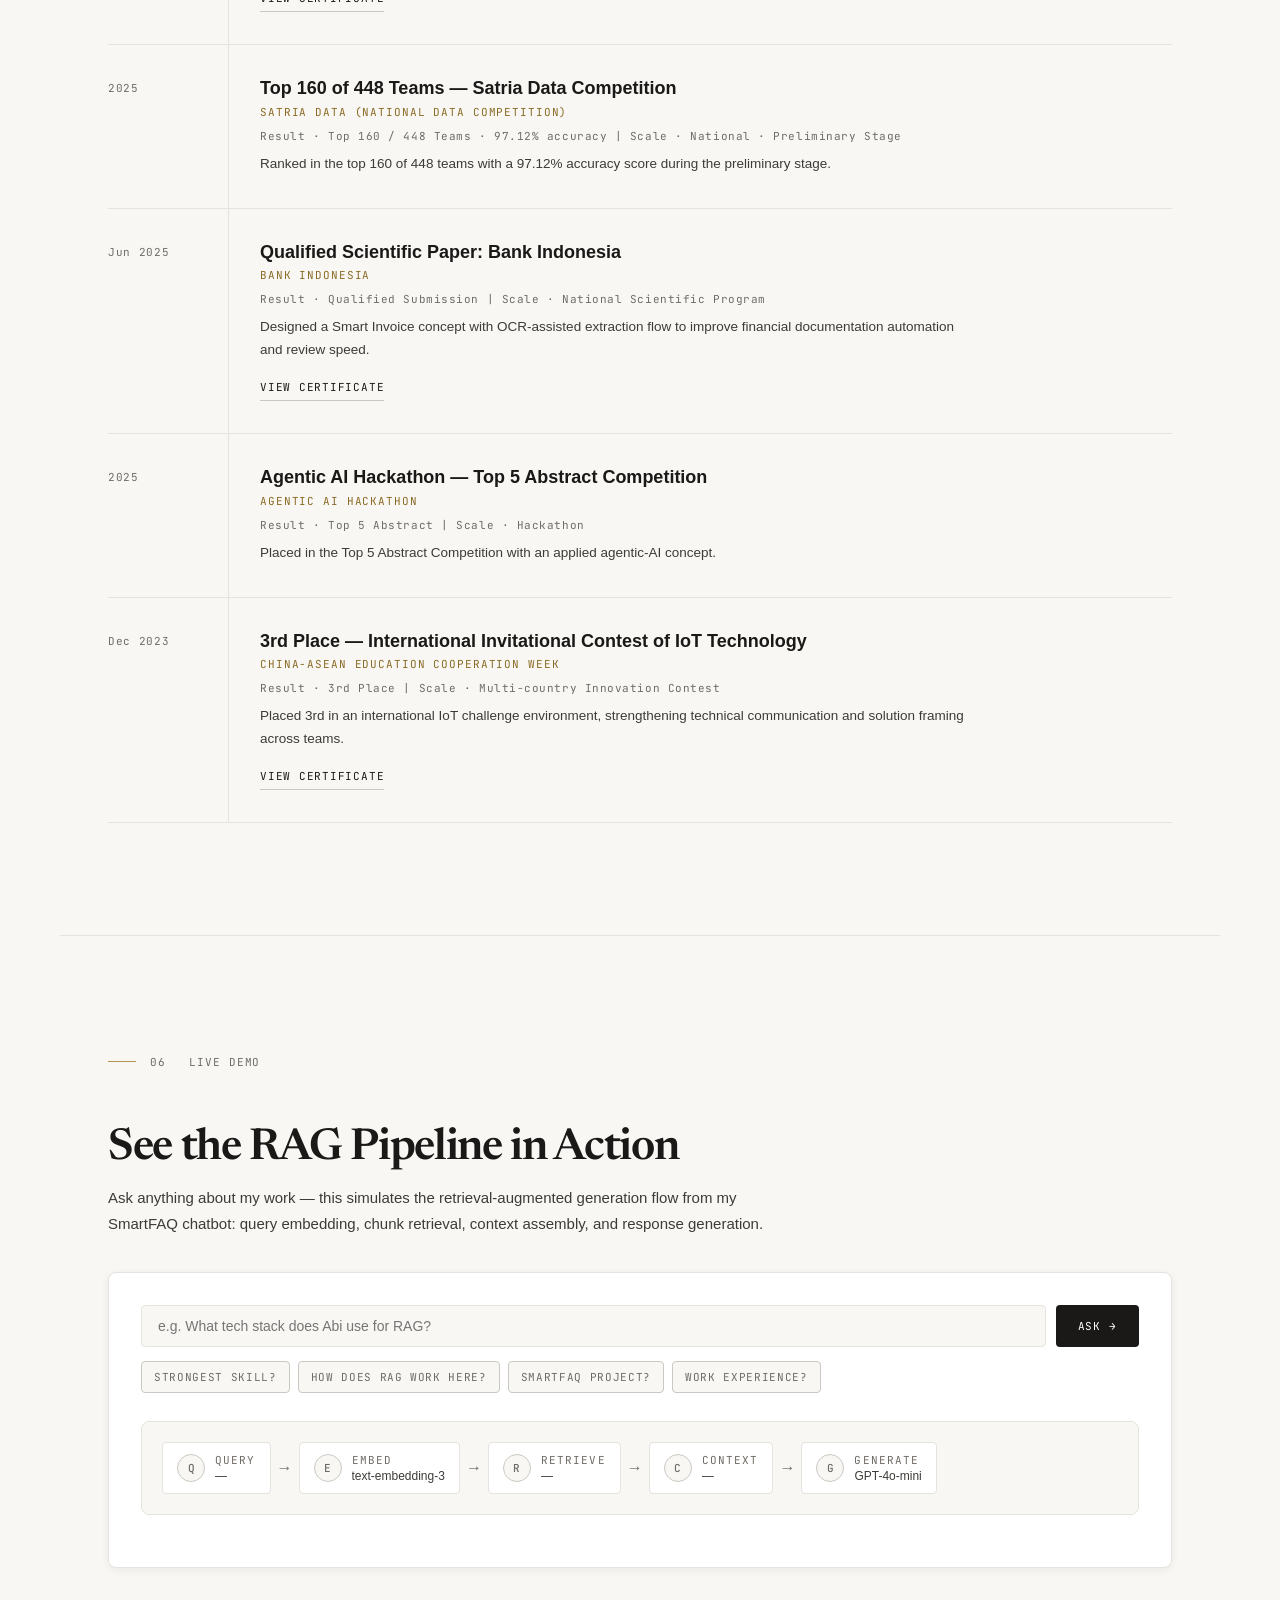
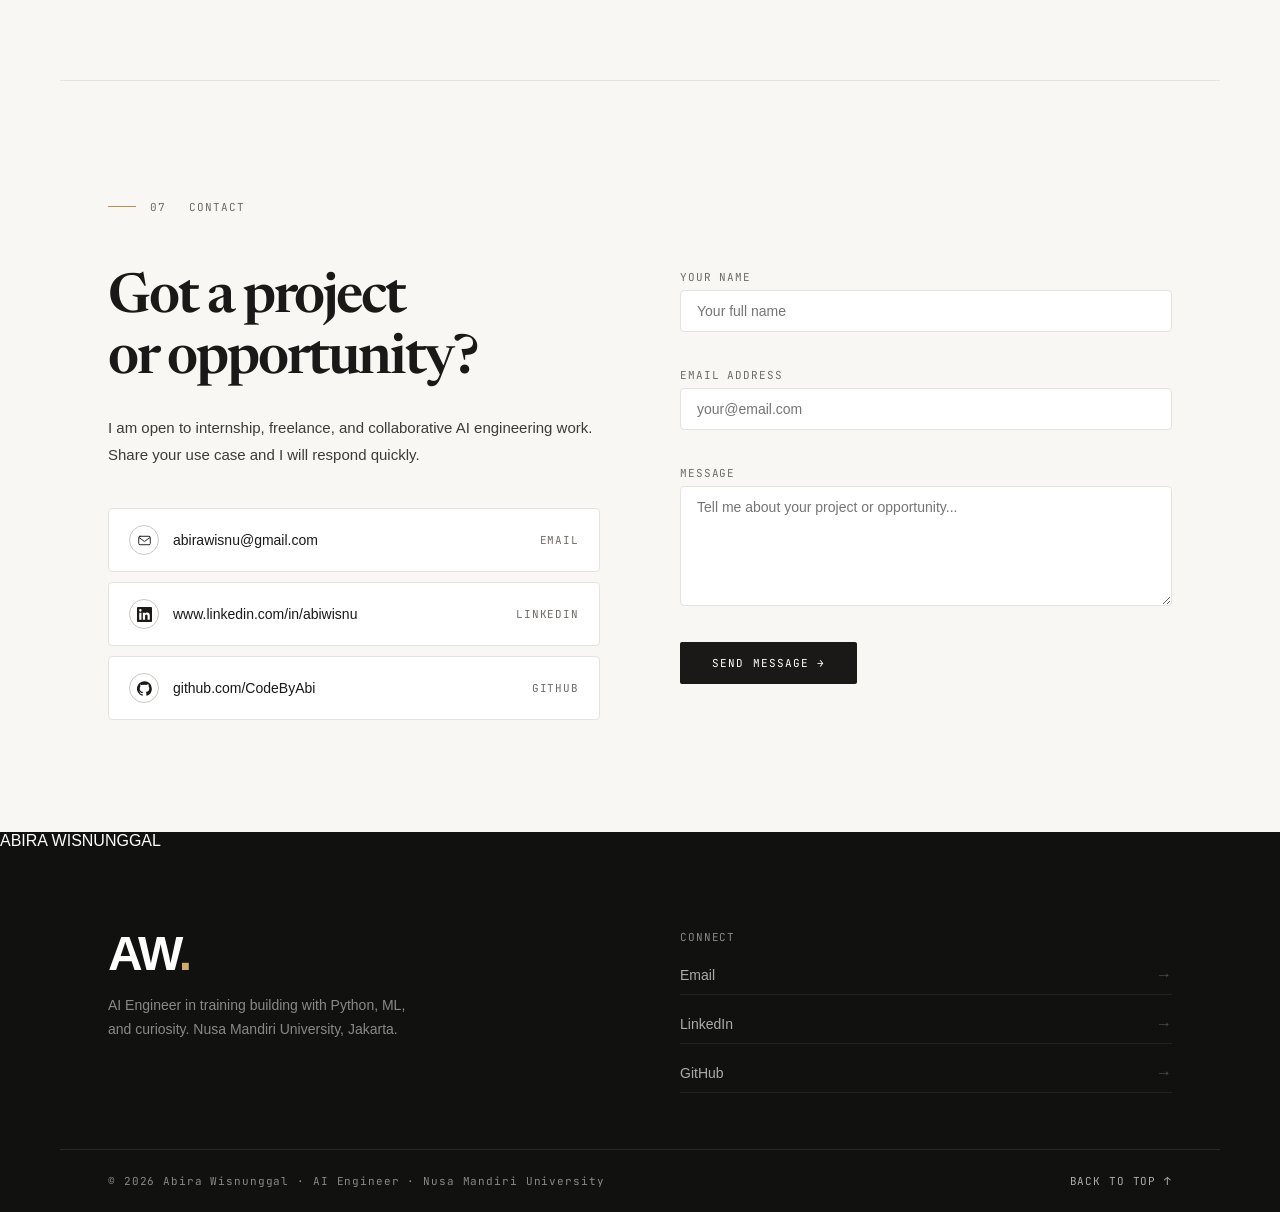
==== commit c99c0772: "markup: update projects section (5/7) Co-Authored-By: Claude Sonnet 5.5 <noreply@anthropic.com>" ====
--- a/index.html
+++ b/index.html
@@ -538,39 +538,20 @@
       <h2 class="sr-only">Certificates</h2>
       <div class="sec-label">04 &nbsp; Certificates</div>
 
-      <p class="section-intro">
-        Curated credentials relevant to AI engineering, model development, and analytics delivery.
-      </p>
 
       <div class="cert-grid">
         <article class="cert-card" data-reveal data-delay="1">
           <div class="cert-img-slot">
               <img src="assets/img/bnsp%20logo.png" loading="lazy" width="640" height="360"
                  onerror="this.style.display='none';this.nextElementSibling.style.display='flex';"
-                 alt="BNSP certificate" />
-            <div class="cert-img-placeholder" style="display:none;">
-              <span class="ph-ico"><svg viewBox="0 0 24 24" fill="none" stroke="currentColor" stroke-width="1.5" stroke-linecap="round" stroke-linejoin="round"><circle cx="12" cy="9.5" r="5.75"/><path d="m8.25 14.25-1 7 4.75-2.5 4.75 2.5-1-7"/></svg></span>
-              <span>Add cert image</span>
-              <span>assets/img/bnsp logo.png</span>
-            </div>
+                 alt="BNSP logo" />
+            <div class="cert-img-placeholder" style="display:none;">BNSP</div>
           </div>
           <div class="cert-body">
-            <div class="cert-meta-row">
-              <span class="cert-level">Professional Credential</span>
-              <span class="cert-status cert-status-verified">Verified</span>
-            </div>
+            <div class="cert-level">Professional certification</div>
             <div class="cert-issuer">BNSP (National Professional Certification Agency)</div>
             <div class="cert-name">Associate Data Scientist</div>
-            <div class="cert-date">Professional Certification</div>
-            <div class="cert-desc">Nationally certified competency in data pipelines, analytical modeling, and decision-ready reporting workflows.</div>
-            <div class="cert-tags">
-              <span class="cert-tag" data-d="data">Analytics</span>
-              <span class="cert-tag" data-d="ai">ML</span>
-              <span class="cert-tag" data-d="data">Decision Support</span>
-            </div>
-            <div class="cert-actions">
-              <a href="assets/img/bnsp%20logo.png" class="cert-btn cert-btn-primary" target="_blank" rel="noopener noreferrer">View Credential</a>
-            </div>
+            <div class="cert-desc">Indonesia's national competency certification for associate data scientists.</div>
           </div>
         </article>
 
@@ -578,29 +559,16 @@
           <div class="cert-img-slot">
               <img src="assets/img/python%20expert%20skilvul.jpg" loading="lazy" width="640" height="360"
                  onerror="this.style.display='none';this.nextElementSibling.style.display='flex';"
-                 alt="Skilvul Python certificate" />
-            <div class="cert-img-placeholder" style="display:none;">
-              <span class="ph-ico"><svg viewBox="0 0 24 24" fill="none" stroke="currentColor" stroke-width="1.5" stroke-linecap="round" stroke-linejoin="round"><circle cx="12" cy="9.5" r="5.75"/><path d="m8.25 14.25-1 7 4.75-2.5 4.75 2.5-1-7"/></svg></span>
-              <span>Add cert image</span>
-              <span>assets/img/python expert skilvul.jpg</span>
-            </div>
+                 alt="Skilvul certificate of completion for Python Lanjutan (Python Advanced)" />
+            <div class="cert-img-placeholder" style="display:none;">Skilvul</div>
           </div>
           <div class="cert-body">
-            <div class="cert-meta-row">
-              <span class="cert-level">Skills Credential</span>
-              <span class="cert-status cert-status-verified">Verified</span>
-            </div>
+            <div class="cert-level">Skills credential</div>
             <div class="cert-issuer">Skilvul</div>
-            <div class="cert-name">Python Advanced for Data Science</div>
-            <div class="cert-date">Skills Credential</div>
-            <div class="cert-desc">Demonstrates advanced Python proficiency for automation, data processing, and reusable script architecture.</div>
-            <div class="cert-tags">
-              <span class="cert-tag" data-d="data">Python</span>
-              <span class="cert-tag" data-d="llm">Automation</span>
-              <span class="cert-tag" data-d="data">Data Processing</span>
-            </div>
+            <div class="cert-name">Python Advanced</div>
+            <div class="cert-desc">Advanced Python for data processing and automation scripts.</div>
             <div class="cert-actions">
-              <a href="https://drive.google.com/file/d/1hykYR7Yqpy7DlC1m2R2PwKDR5HH-YRTZ/view?usp=drive_link" class="cert-btn cert-btn-primary" target="_blank" rel="noopener noreferrer">View Credential</a>
+              <a href="https://drive.google.com/file/d/1hykYR7Yqpy7DlC1m2R2PwKDR5HH-YRTZ/view?usp=drive_link" class="cert-btn" target="_blank" rel="noopener noreferrer">View certificate</a>
             </div>
           </div>
         </article>
@@ -609,49 +577,29 @@
           <div class="cert-img-slot">
               <img src="assets/img/data%20analytics%20revou.jpg" loading="lazy" width="640" height="360"
                  onerror="this.style.display='none';this.nextElementSibling.style.display='flex';"
-                 alt="Revou Data Analytics certificate" />
-            <div class="cert-img-placeholder" style="display:none;">
-              <span class="ph-ico"><svg viewBox="0 0 24 24" fill="none" stroke="currentColor" stroke-width="1.5" stroke-linecap="round" stroke-linejoin="round"><circle cx="12" cy="9.5" r="5.75"/><path d="m8.25 14.25-1 7 4.75-2.5 4.75 2.5-1-7"/></svg></span>
-              <span>Add cert image</span>
-              <span>assets/img/data analytics revou.jpg</span>
-            </div>
+                 alt="RevoU certificate of completion for Intro to Data Analytics" />
+            <div class="cert-img-placeholder" style="display:none;">RevoU</div>
           </div>
           <div class="cert-body">
-            <div class="cert-meta-row">
-              <span class="cert-level">Bootcamp Completion</span>
-              <span class="cert-status">Completion</span>
-            </div>
+            <div class="cert-level">Course completion</div>
             <div class="cert-issuer">RevoU</div>
-            <div class="cert-name">Data Analytics Intensive Bootcamp</div>
-            <div class="cert-date">Bootcamp Completion</div>
-            <div class="cert-desc">Completed intensive analytics training covering data storytelling, SQL fundamentals, and dashboard communication.</div>
-            <div class="cert-tags">
-              <span class="cert-tag" data-d="data">SQL</span>
-              <span class="cert-tag" data-d="data">Dashboard</span>
-              <span class="cert-tag" data-d="data">Storytelling</span>
-            </div>
+            <div class="cert-name">Intro to Data Analytics</div>
+            <div class="cert-desc">Two-week online course: SQL fundamentals, dashboards and presenting analysis.</div>
             <div class="cert-actions">
-              <a href="https://drive.google.com/file/d/1c5hGWDm6o_KPXso1Dc7Gxs9A1gcderMj/view?usp=drive_link" class="cert-btn cert-btn-primary" target="_blank" rel="noopener noreferrer">View Credential</a>
-            </div>
-          </div>
-        </article>
-
-        <article class="cert-card" data-reveal data-delay="4">
+              <a href="https://drive.google.com/file/d/1c5hGWDm6o_KPXso1Dc7Gxs9A1gcderMj/view?usp=drive_link" class="cert-btn" target="_blank" rel="noopener noreferrer">View certificate</a>
+            </div>
+          </div>
+        </article>
+
+        <article class="cert-card" data-reveal>
           <div class="cert-img-slot">
-              <img src="assets/img/dicoding%20logo.png" loading="lazy" width="640" height="360"
-                 onerror="this.style.display='none';this.nextElementSibling.style.display='flex';"
-                 alt="Dicoding certificate" />
-            <div class="cert-img-placeholder" style="display:none;">
-              <span class="ph-ico"><svg viewBox="0 0 24 24" fill="none" stroke="currentColor" stroke-width="1.5" stroke-linecap="round" stroke-linejoin="round"><circle cx="12" cy="9.5" r="5.75"/><path d="m8.25 14.25-1 7 4.75-2.5 4.75 2.5-1-7"/></svg></span>
-              <span>Add cert image</span>
-              <span>assets/img/dicoding logo.png</span>
-            </div>
+              <img src="assets/img/dicoding%20logo.jpeg" loading="lazy" width="640" height="360"
+                 onerror="this.style.display='none';this.nextElementSibling.style.display='flex';"
+                 alt="Dicoding logo" />
+            <div class="cert-img-placeholder" style="display:none;">Dicoding</div>
           </div>
           <div class="cert-body">
-            <div class="cert-meta-row">
-              <span class="cert-level">Course Completion</span>
-              <span class="cert-status">Completion</span>
-            </div>
+            <div class="cert-level">Course completion</div>
             <div class="cert-issuer">Dicoding Indonesia</div>
             <div class="cert-name">Data Visualization</div>
             <div class="cert-date">Course Completion</div>
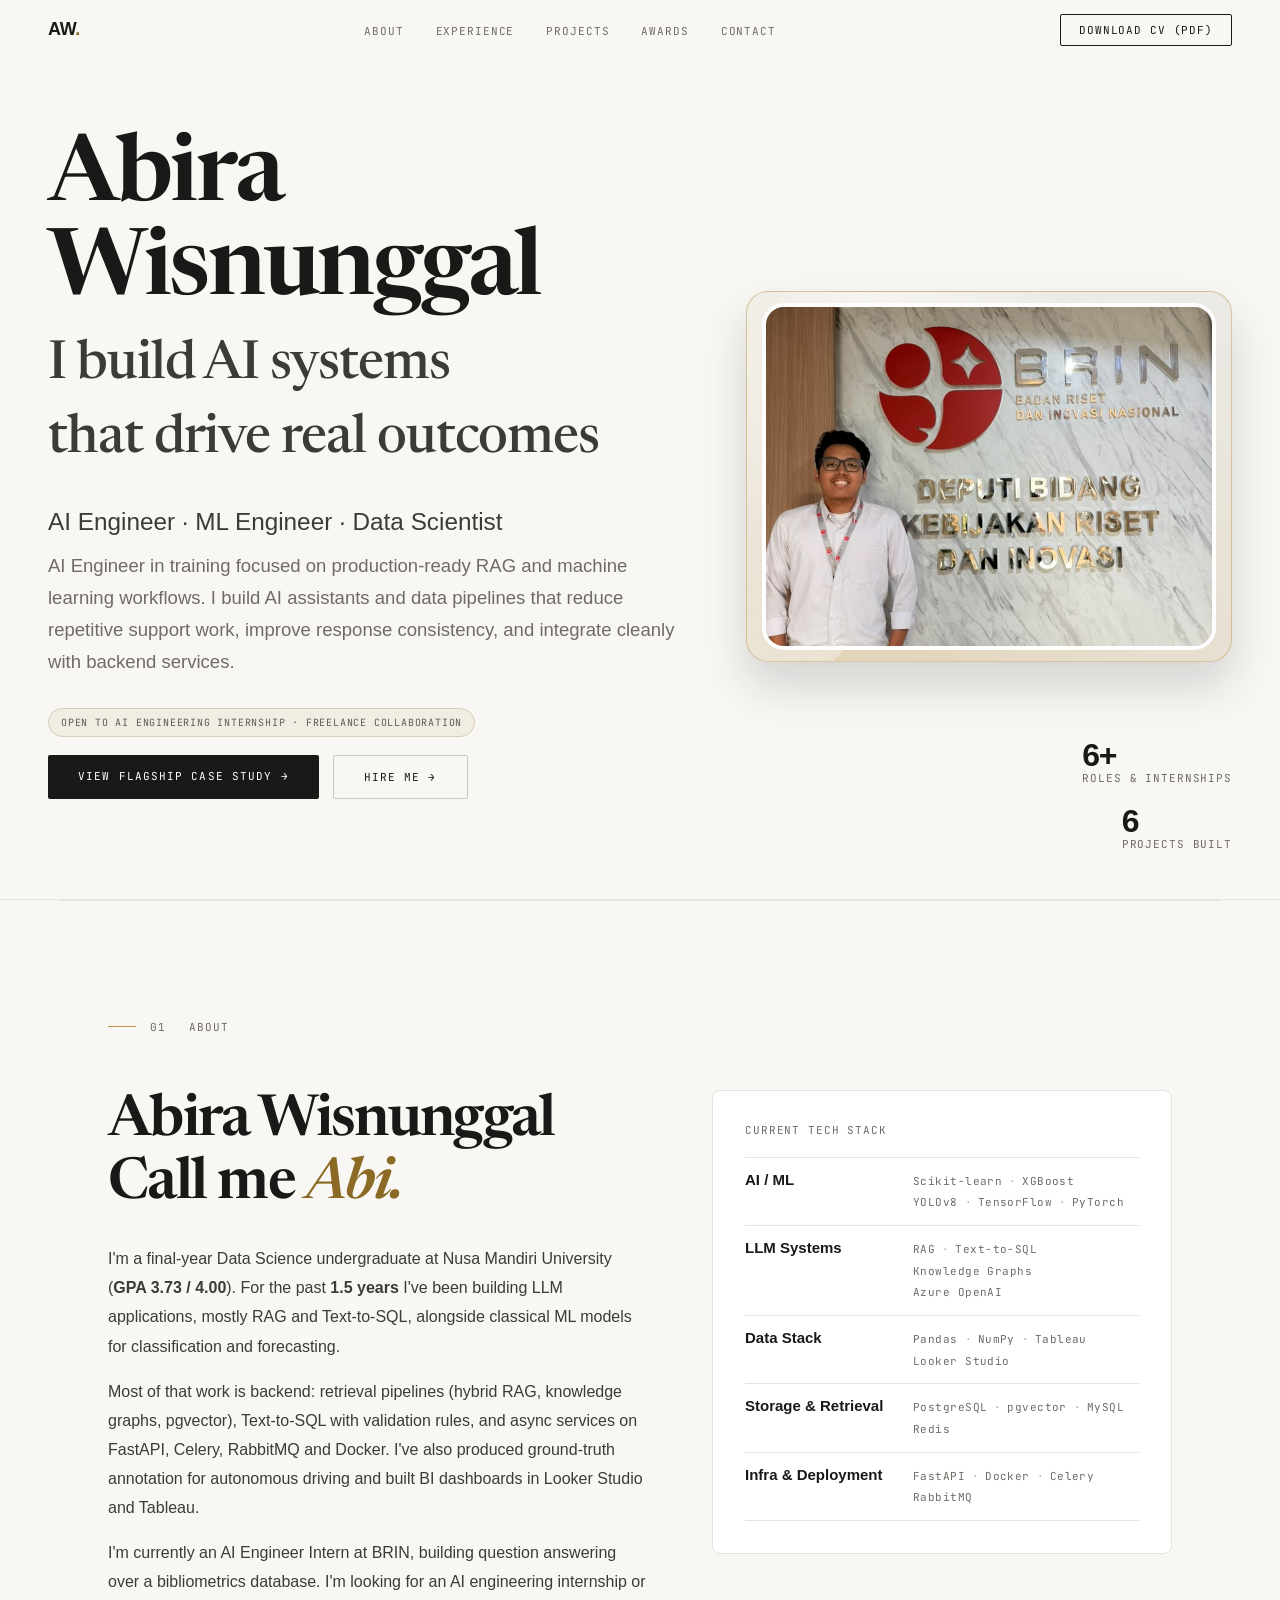
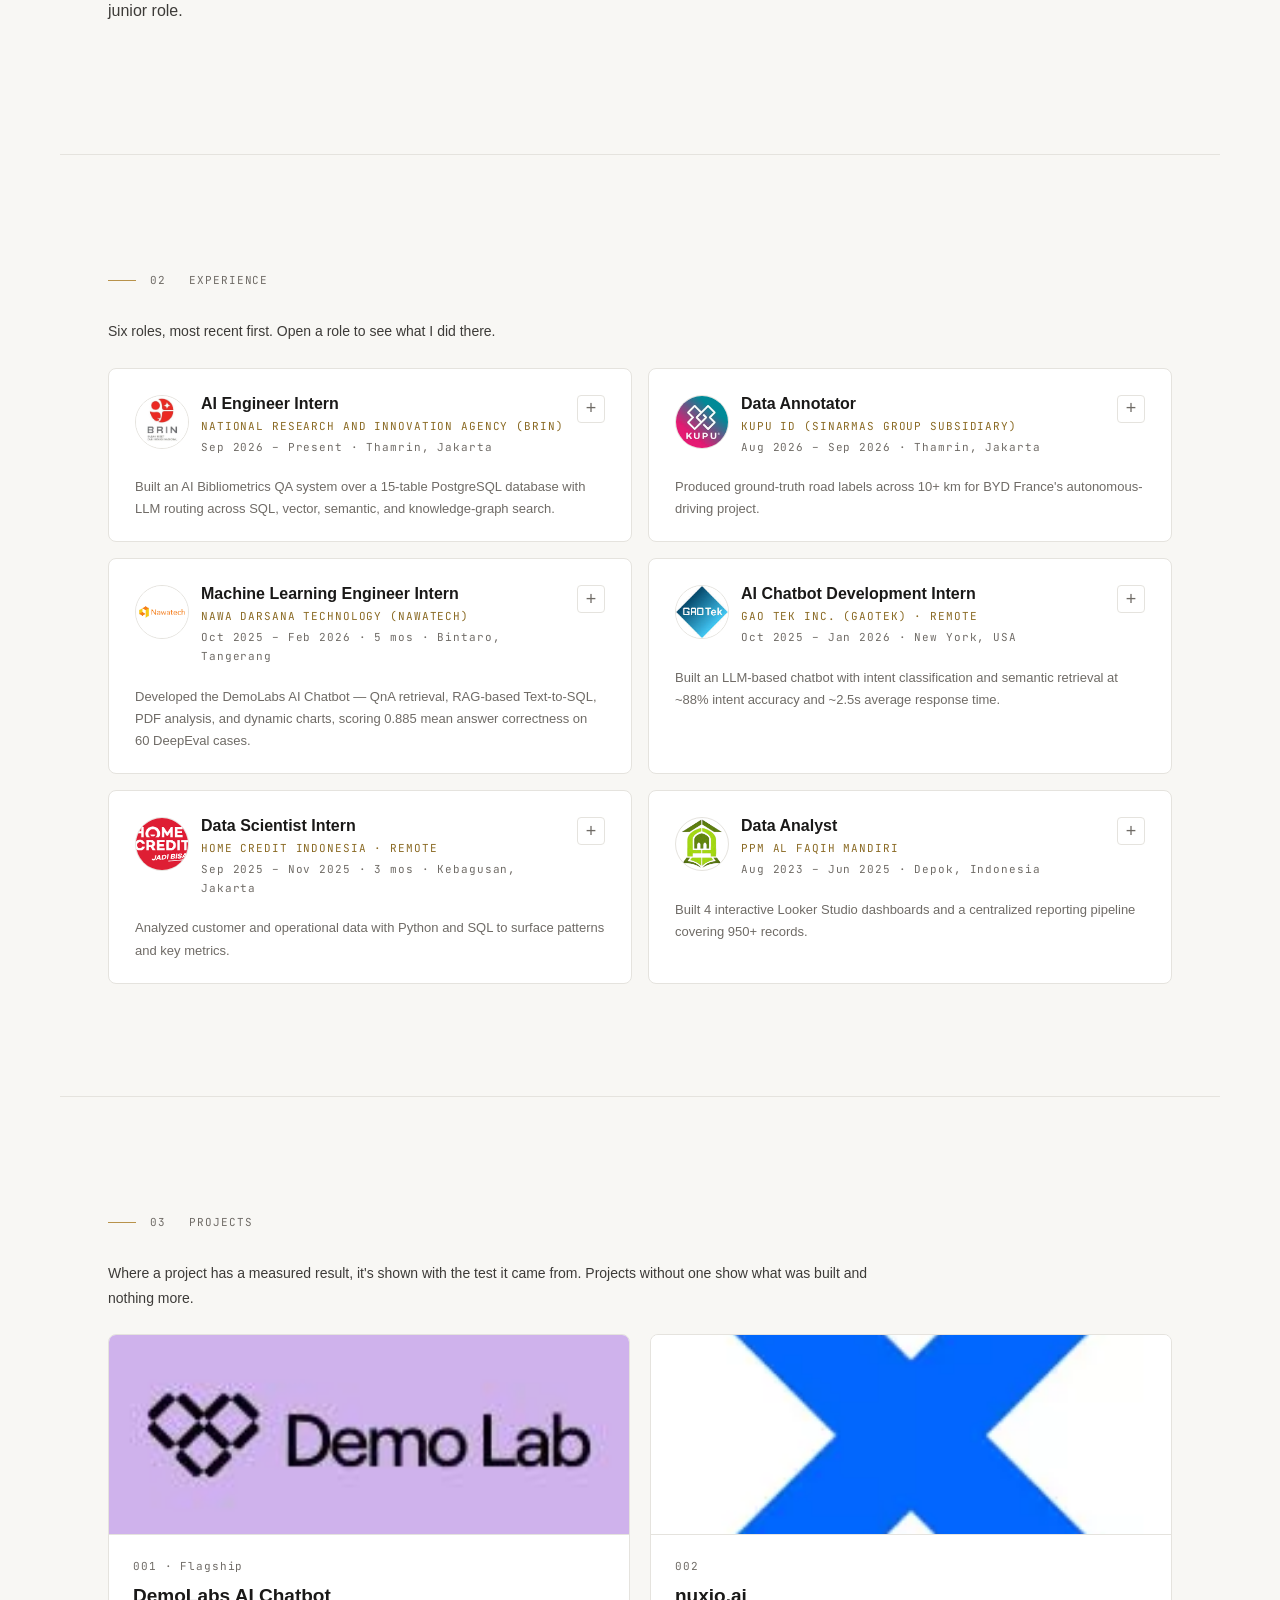
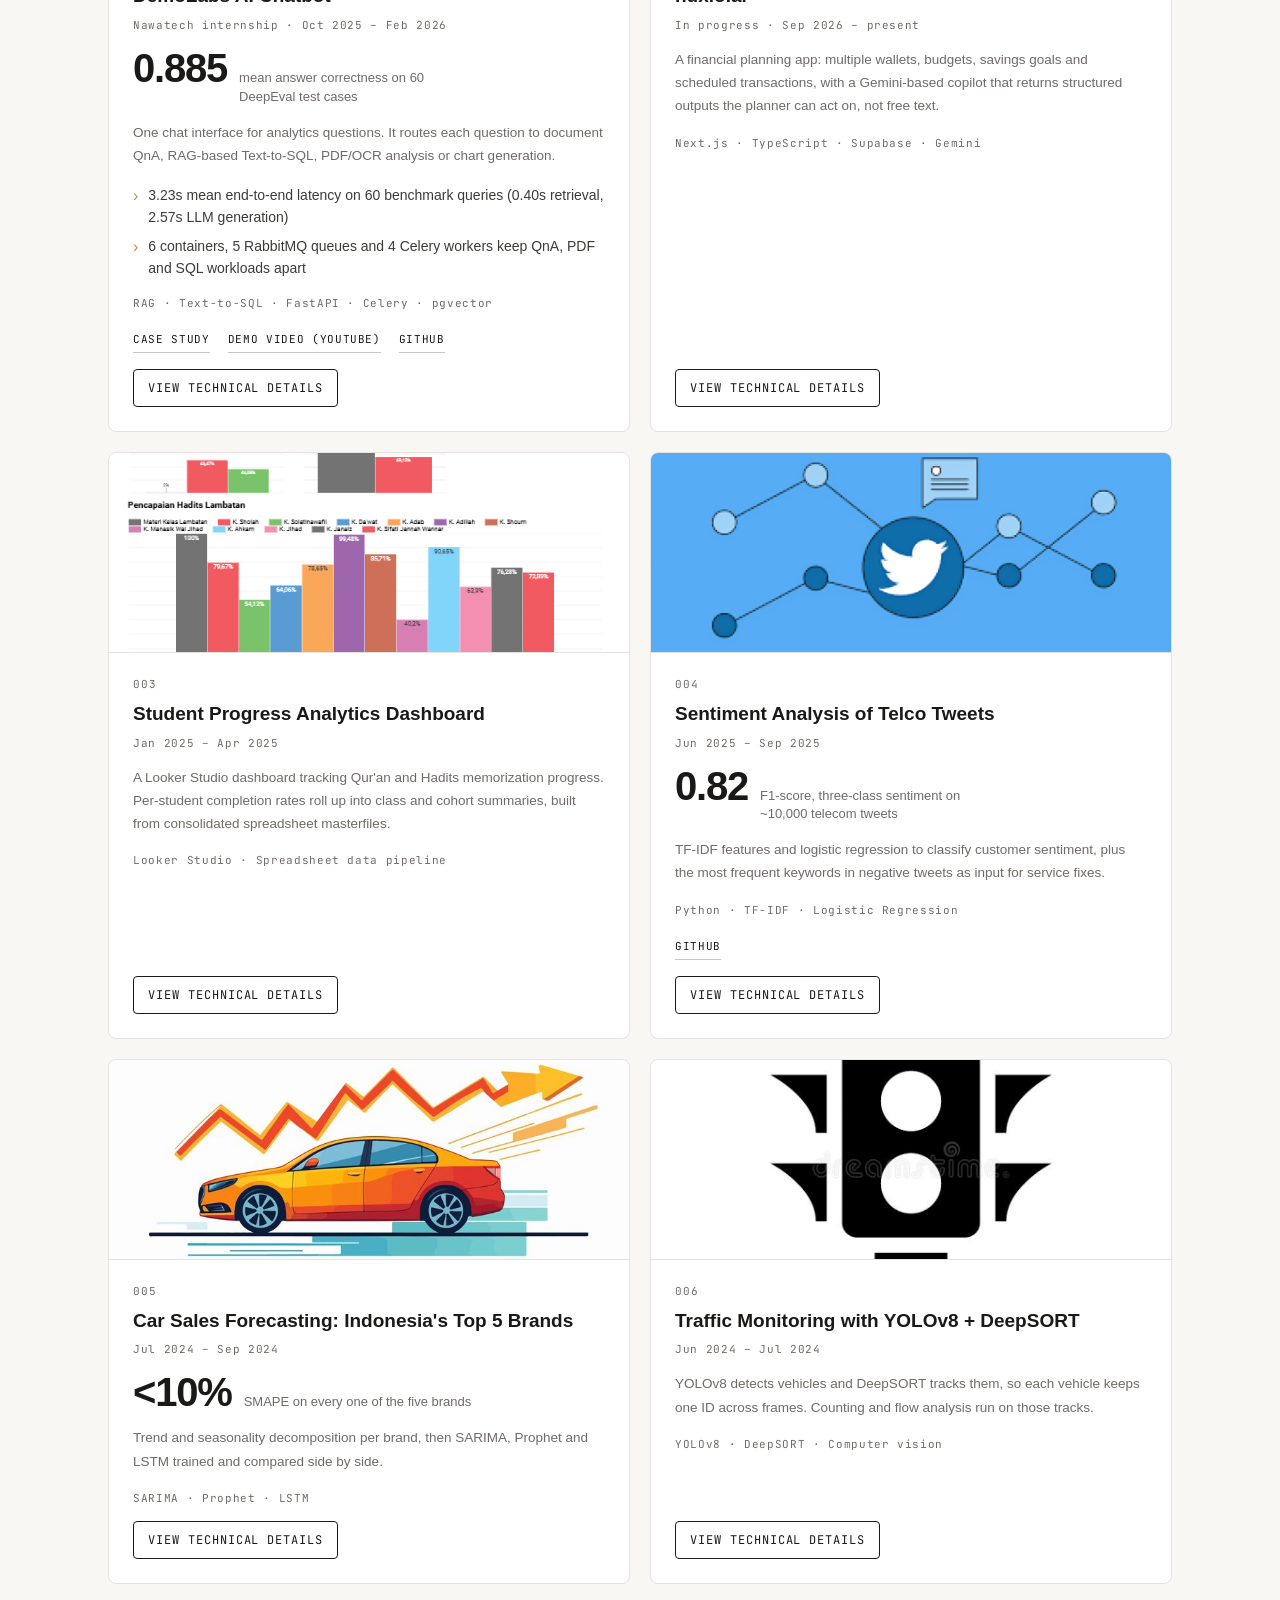
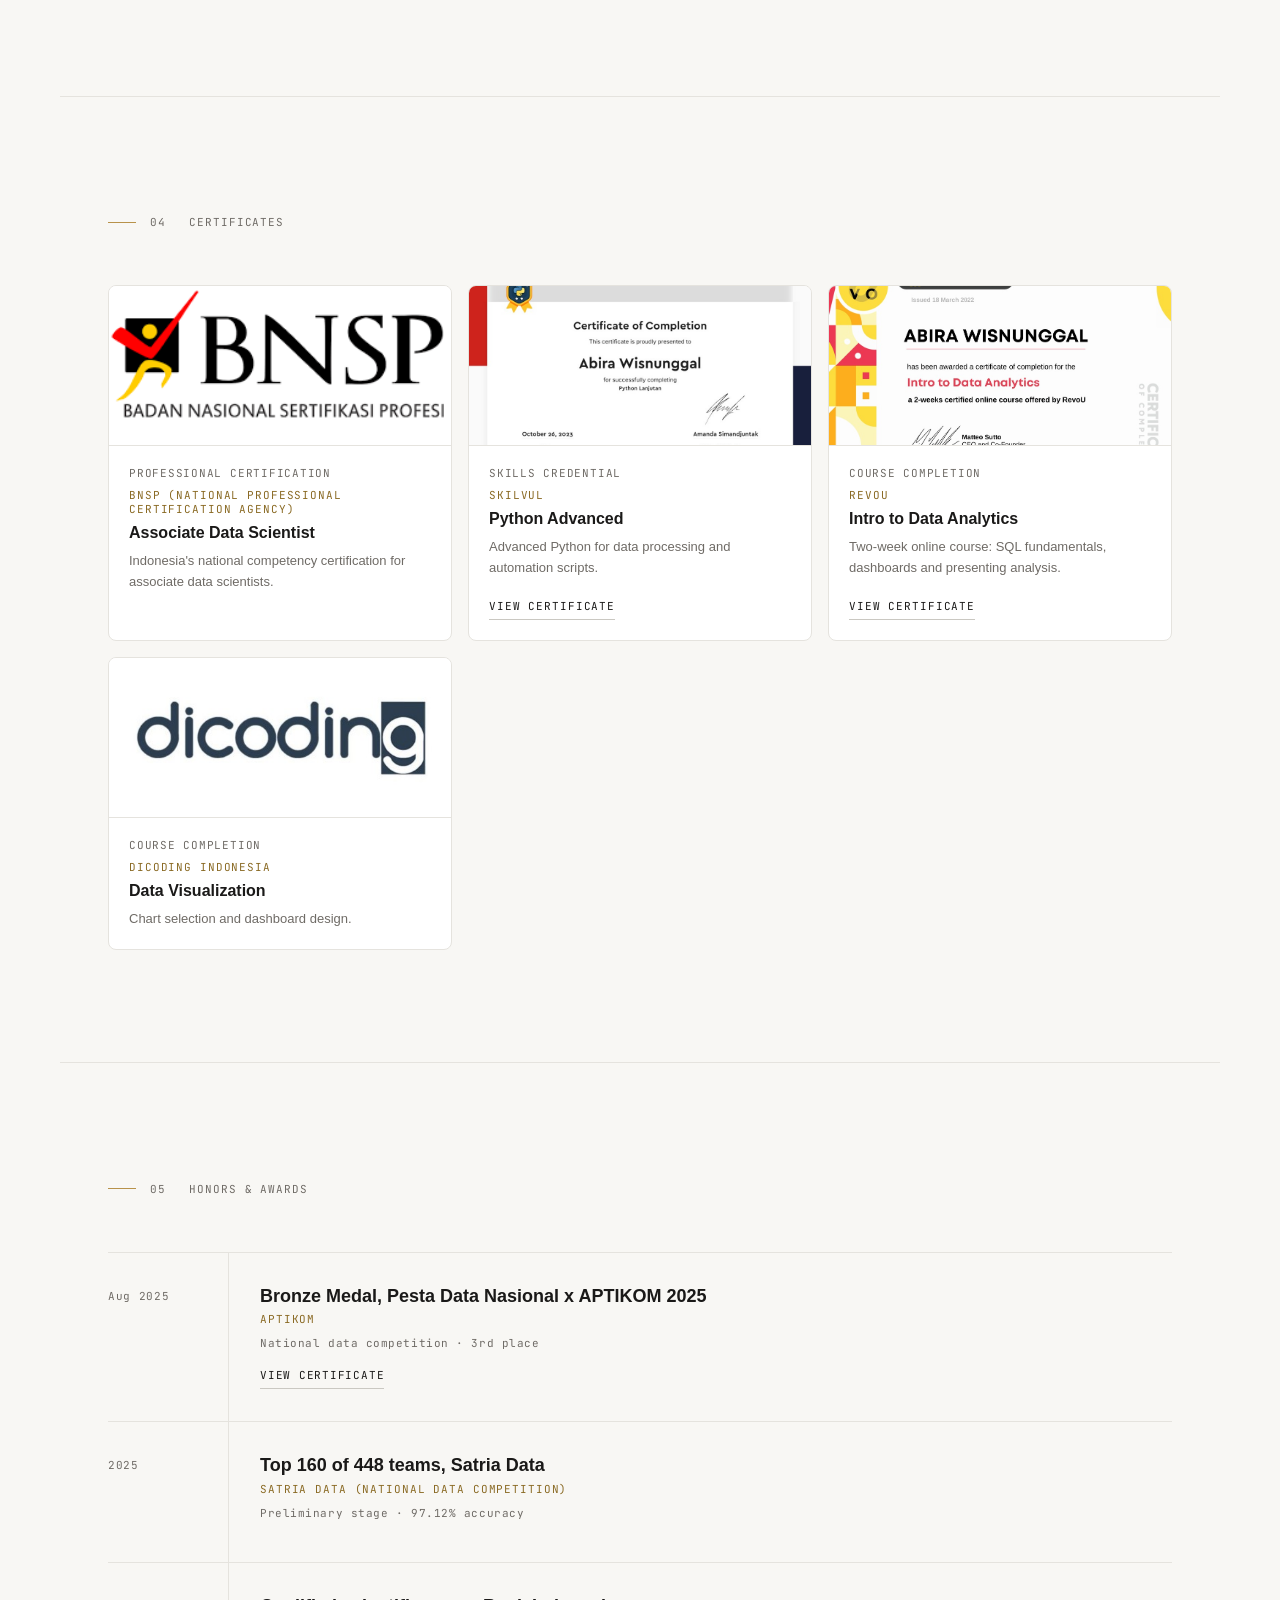
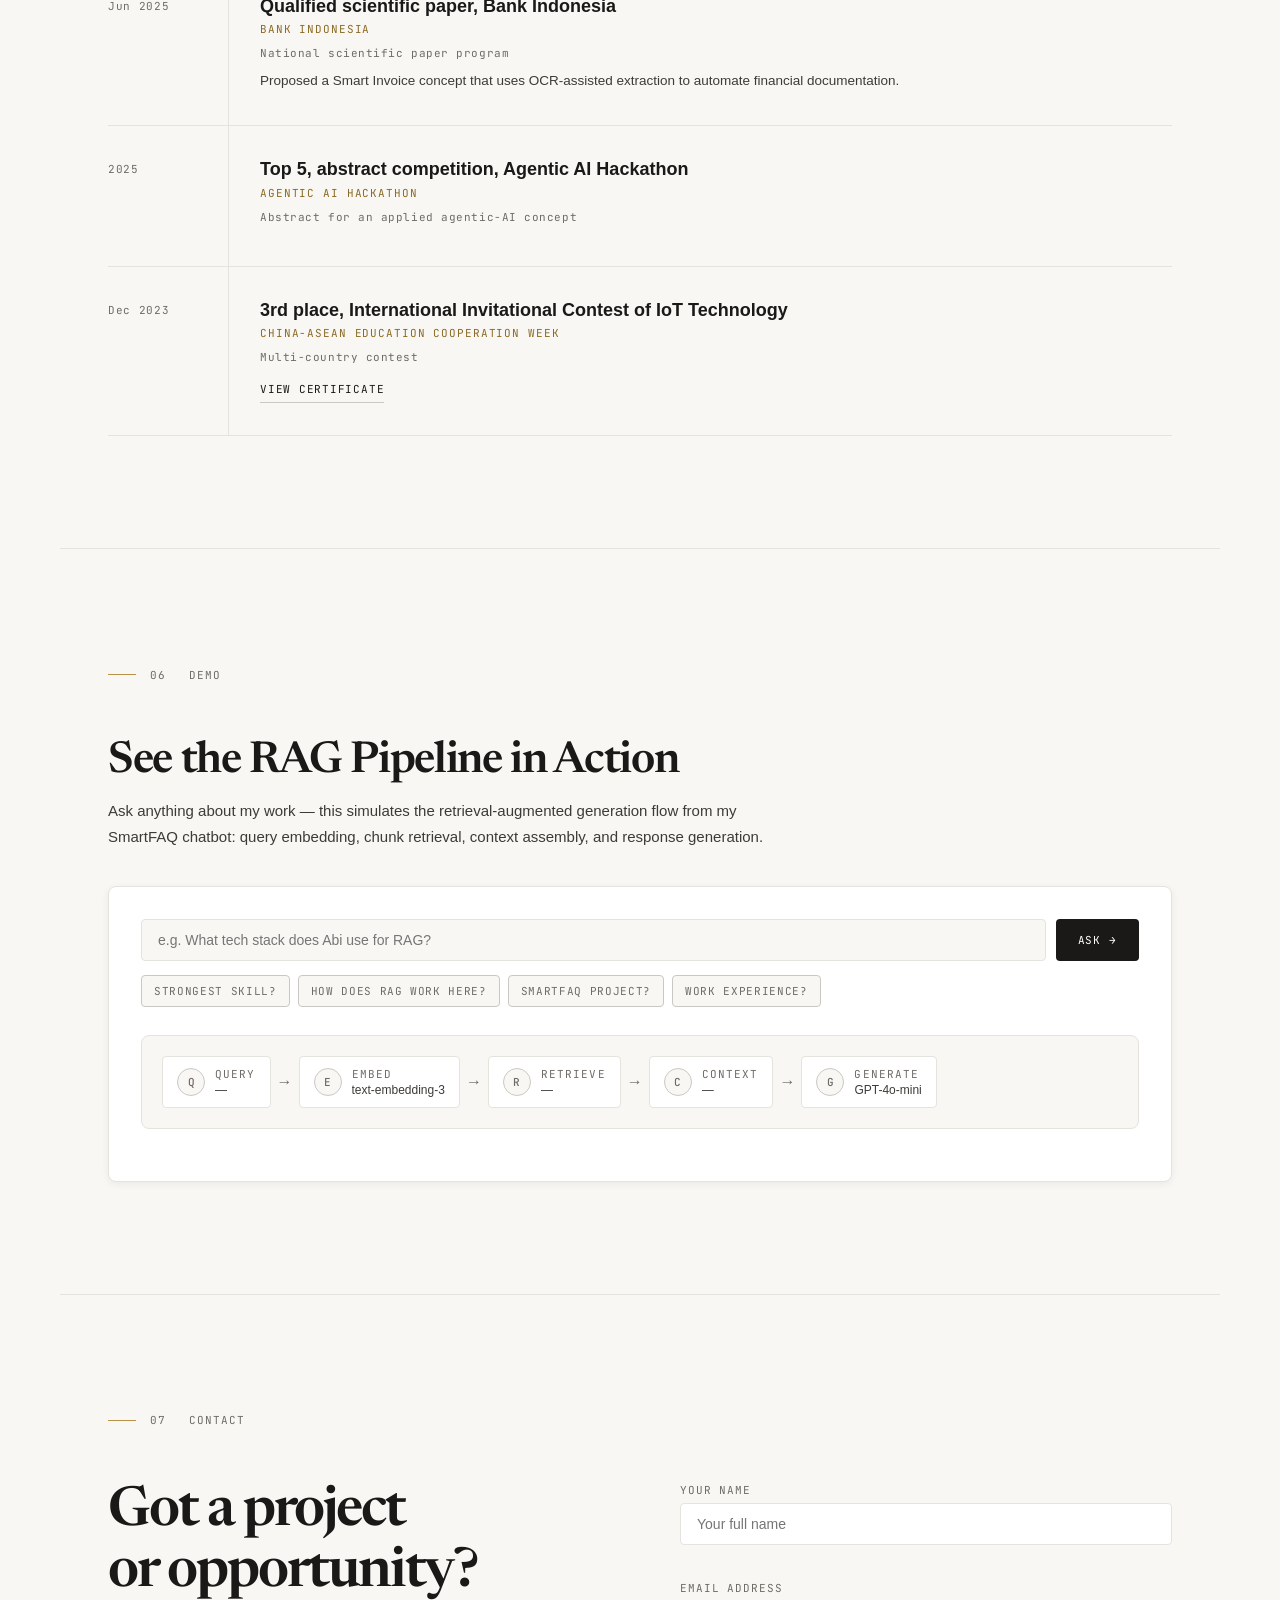
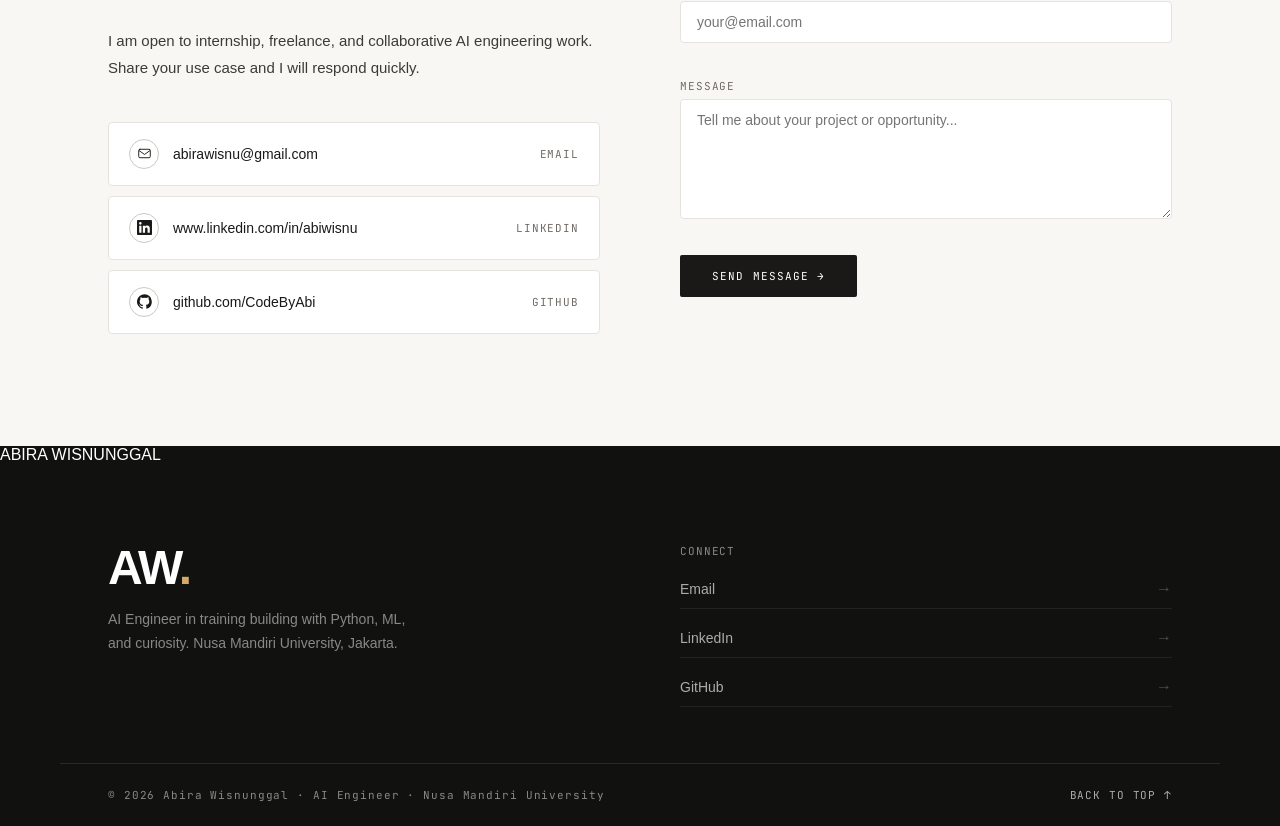
==== commit d365a4a4: "markup: update playground, certificates and honors (6/7) Co-Authored-By: Claude Sonnet 5.5 <noreply@" ====
--- a/index.html
+++ b/index.html
@@ -602,16 +602,7 @@
             <div class="cert-level">Course completion</div>
             <div class="cert-issuer">Dicoding Indonesia</div>
             <div class="cert-name">Data Visualization</div>
-            <div class="cert-date">Course Completion</div>
-            <div class="cert-desc">Completed data visualization training covering chart selection, dashboard design, and visual storytelling with data.</div>
-            <div class="cert-tags">
-              <span class="cert-tag" data-d="data">Visualization</span>
-              <span class="cert-tag" data-d="data">Dashboard</span>
-              <span class="cert-tag" data-d="data">Storytelling</span>
-            </div>
-            <div class="cert-actions">
-              <a href="#contact" class="cert-btn cert-btn-primary">Request Credential</a>
-            </div>
+            <div class="cert-desc">Chart selection and dashboard design.</div>
           </div>
         </article>
       </div>
@@ -621,21 +612,15 @@
       <h2 class="sr-only">Honors and Awards</h2>
       <div class="sec-label">05 &nbsp; Honors & Awards</div>
 
-      <p class="section-intro">
-        Highlights of competitive and research achievements that demonstrate applied problem-solving in real scenarios.
-      </p>
-
       <div class="honor-list">
-        <article class="honor-item honor-item-featured" data-reveal>
+        <article class="honor-item" data-reveal>
           <div class="honor-year">Aug 2025</div>
           <div class="honor-right">
-            <div class="honor-pill">Featured Achievement</div>
-            <div class="honor-title">Bronze Medalist Pesta Data Nasional x APTIKOM</div>
-            <div class="honor-org">APTIKOM Collaboration</div>
-            <div class="honor-meta">Result · Bronze Medal (3rd Place) | Scale · National Data Competition · 2025</div>
-            <div class="honor-desc">Built and presented an applied data solution under competitive constraints, demonstrating strong analytical reasoning and delivery quality.</div>
+            <div class="honor-title">Bronze Medal, Pesta Data Nasional x APTIKOM 2025</div>
+            <div class="honor-org">APTIKOM</div>
+            <div class="honor-meta">National data competition · 3rd place</div>
             <div class="honor-actions">
-              <a href="https://drive.google.com/file/d/1Ua_zAi61K-UGfK5cJwyF1Dm9JQUEHskc/view" target="_blank" rel="noopener noreferrer">View Certificate</a>
+              <a href="https://drive.google.com/file/d/1Ua_zAi61K-UGfK5cJwyF1Dm9JQUEHskc/view" target="_blank" rel="noopener noreferrer">View certificate</a>
             </div>
           </div>
         </article>
@@ -643,45 +628,39 @@
         <article class="honor-item" data-reveal data-delay="1">
           <div class="honor-year">2025</div>
           <div class="honor-right">
-            <div class="honor-title">Top 160 of 448 Teams — Satria Data Competition</div>
+            <div class="honor-title">Top 160 of 448 teams, Satria Data</div>
             <div class="honor-org">Satria Data (National Data Competition)</div>
-            <div class="honor-meta">Result · Top 160 / 448 Teams · 97.12% accuracy | Scale · National · Preliminary Stage</div>
-            <div class="honor-desc">Ranked in the top 160 of 448 teams with a 97.12% accuracy score during the preliminary stage.</div>
+            <div class="honor-meta">Preliminary stage · 97.12% accuracy</div>
           </div>
         </article>
 
         <article class="honor-item" data-reveal data-delay="2">
           <div class="honor-year">Jun 2025</div>
           <div class="honor-right">
-            <div class="honor-title">Qualified Scientific Paper: Bank Indonesia</div>
+            <div class="honor-title">Qualified scientific paper, Bank Indonesia</div>
             <div class="honor-org">Bank Indonesia</div>
-            <div class="honor-meta">Result · Qualified Submission | Scale · National Scientific Program</div>
-            <div class="honor-desc">Designed a Smart Invoice concept with OCR-assisted extraction flow to improve financial documentation automation and review speed.</div>
-            <div class="honor-actions">
-              <a href="#contact">View Certificate</a>
-            </div>
+            <div class="honor-meta">National scientific paper program</div>
+            <div class="honor-desc">Proposed a Smart Invoice concept that uses OCR-assisted extraction to automate financial documentation.</div>
           </div>
         </article>
 
         <article class="honor-item" data-reveal data-delay="3">
           <div class="honor-year">2025</div>
           <div class="honor-right">
-            <div class="honor-title">Agentic AI Hackathon — Top 5 Abstract Competition</div>
+            <div class="honor-title">Top 5, abstract competition, Agentic AI Hackathon</div>
             <div class="honor-org">Agentic AI Hackathon</div>
-            <div class="honor-meta">Result · Top 5 Abstract | Scale · Hackathon</div>
-            <div class="honor-desc">Placed in the Top 5 Abstract Competition with an applied agentic-AI concept.</div>
-          </div>
-        </article>
-
-        <article class="honor-item" data-reveal data-delay="4">
+            <div class="honor-meta">Abstract for an applied agentic-AI concept</div>
+          </div>
+        </article>
+
+        <article class="honor-item" data-reveal>
           <div class="honor-year">Dec 2023</div>
           <div class="honor-right">
-            <div class="honor-title">3rd Place — International Invitational Contest of IoT Technology</div>
+            <div class="honor-title">3rd place, International Invitational Contest of IoT Technology</div>
             <div class="honor-org">China-ASEAN Education Cooperation Week</div>
-            <div class="honor-meta">Result · 3rd Place | Scale · Multi-country Innovation Contest</div>
-            <div class="honor-desc">Placed 3rd in an international IoT challenge environment, strengthening technical communication and solution framing across teams.</div>
+            <div class="honor-meta">Multi-country contest</div>
             <div class="honor-actions">
-              <a href="https://drive.google.com/file/d/1uFyr2a0_WMucfmKee1pl4GH5Tr0hglMc/view?usp=drive_link" target="_blank" rel="noopener noreferrer">View Certificate</a>
+              <a href="https://drive.google.com/file/d/1uFyr2a0_WMucfmKee1pl4GH5Tr0hglMc/view?usp=drive_link" target="_blank" rel="noopener noreferrer">View certificate</a>
             </div>
           </div>
         </article>
@@ -690,7 +669,7 @@
 
     <section id="playground">
       <h2 class="sr-only">RAG Pipeline Demo</h2>
-      <div class="sec-label">06 &nbsp; Live Demo</div>
+      <div class="sec-label">06 &nbsp; Demo</div>
 
       <div class="pg-header" data-reveal>
         <h3 class="pg-title">See the RAG Pipeline in Action</h3>
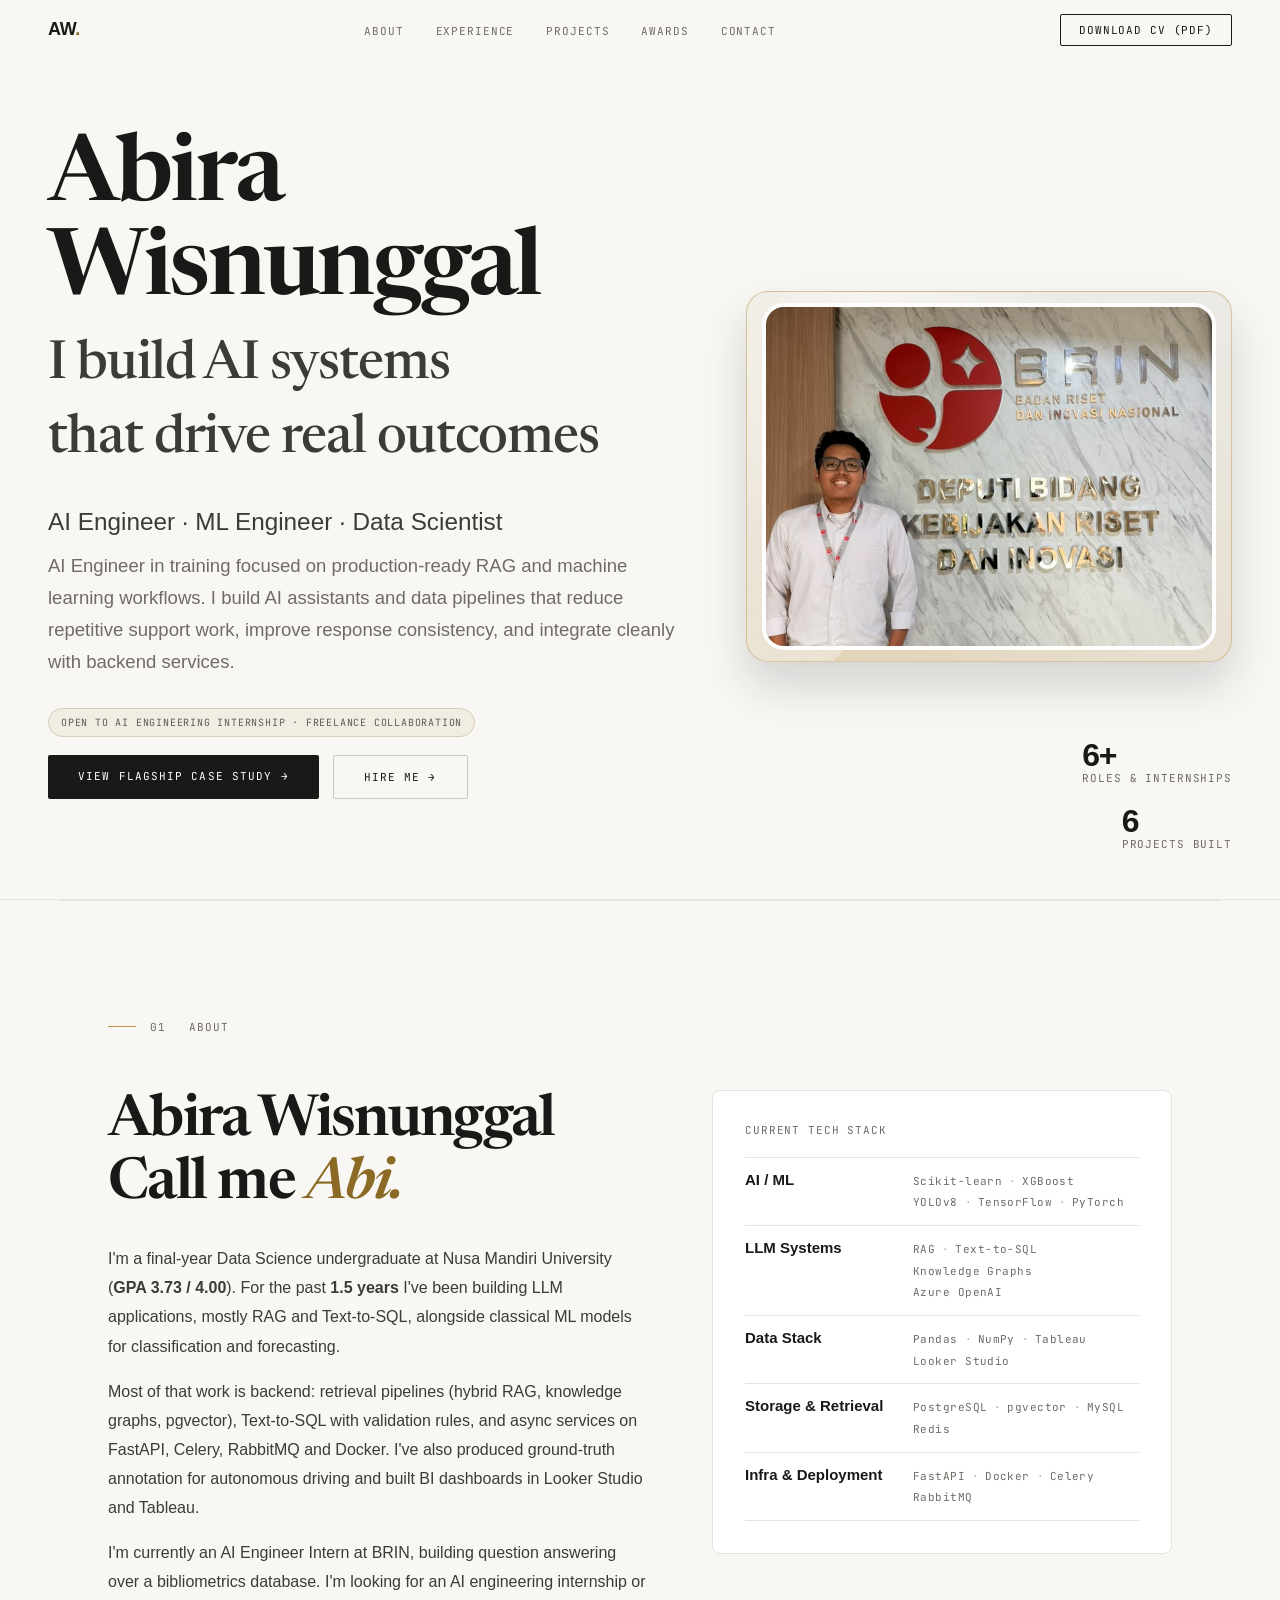
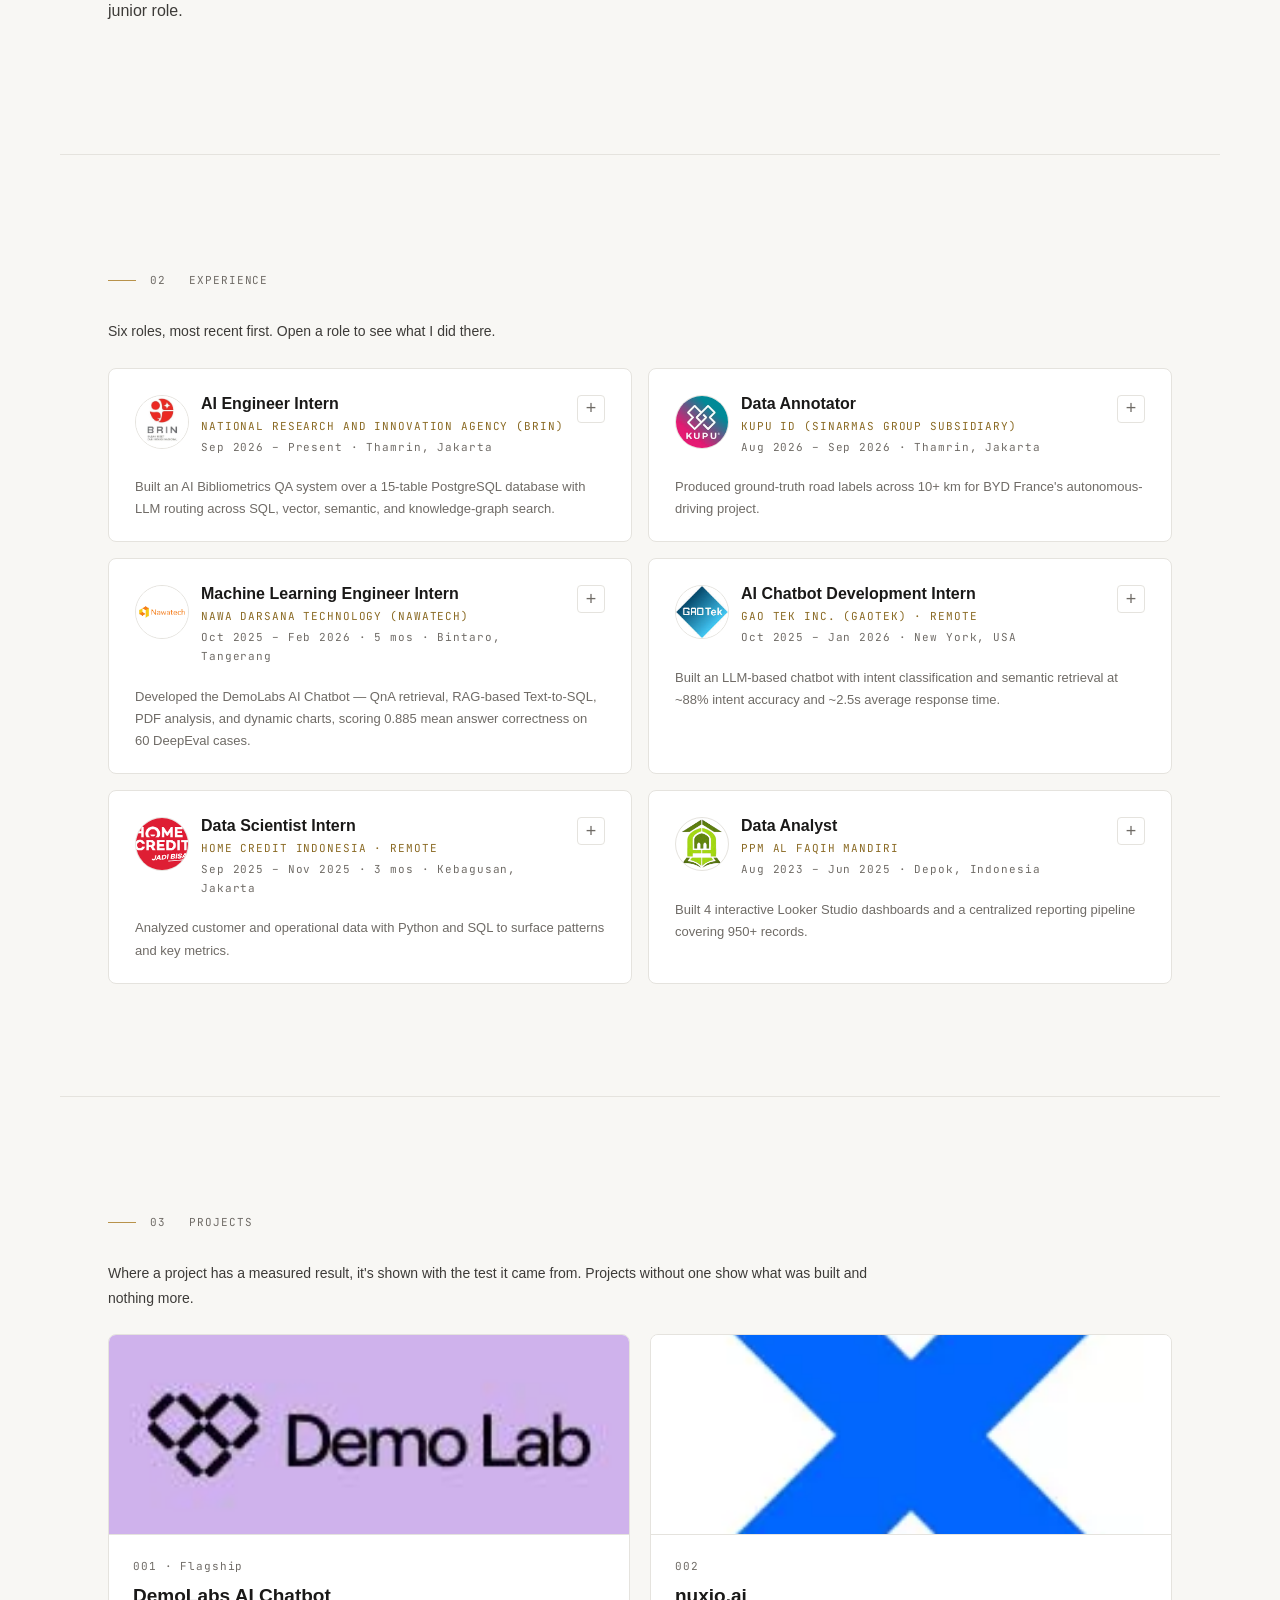
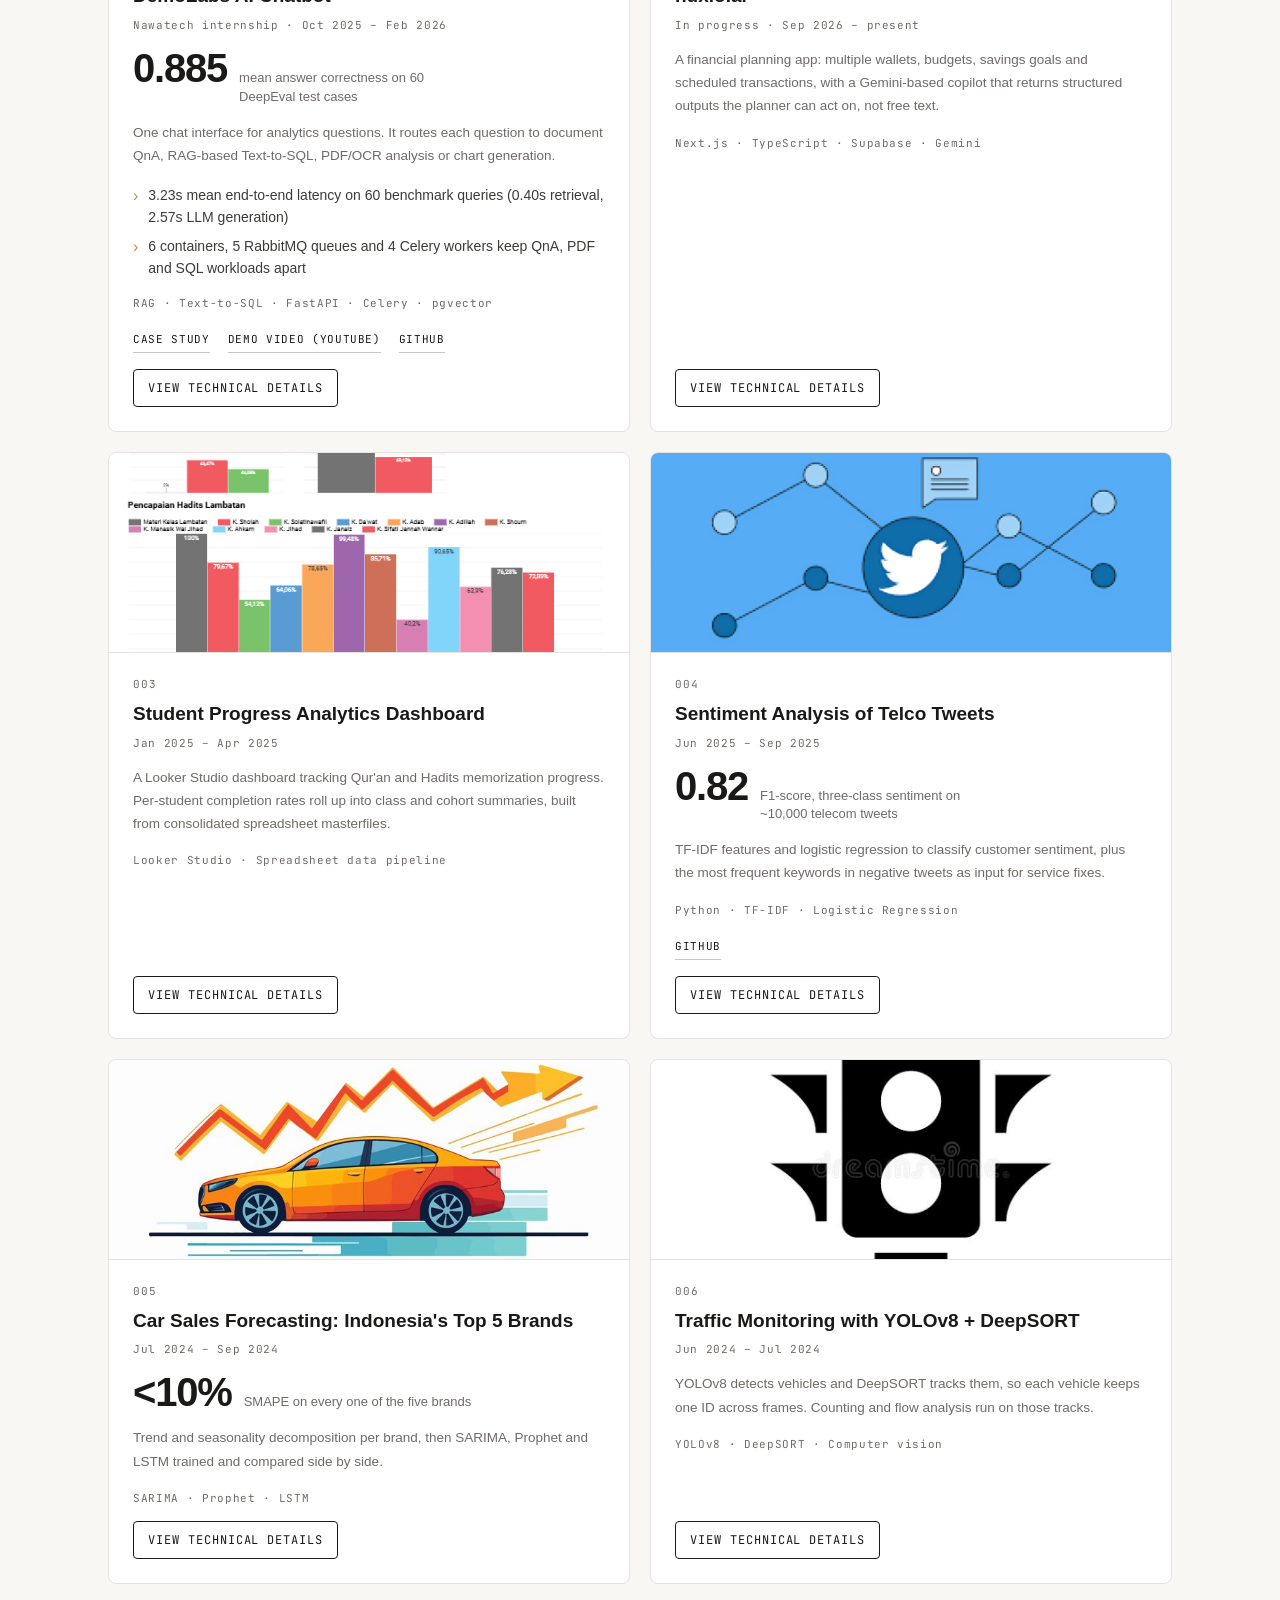
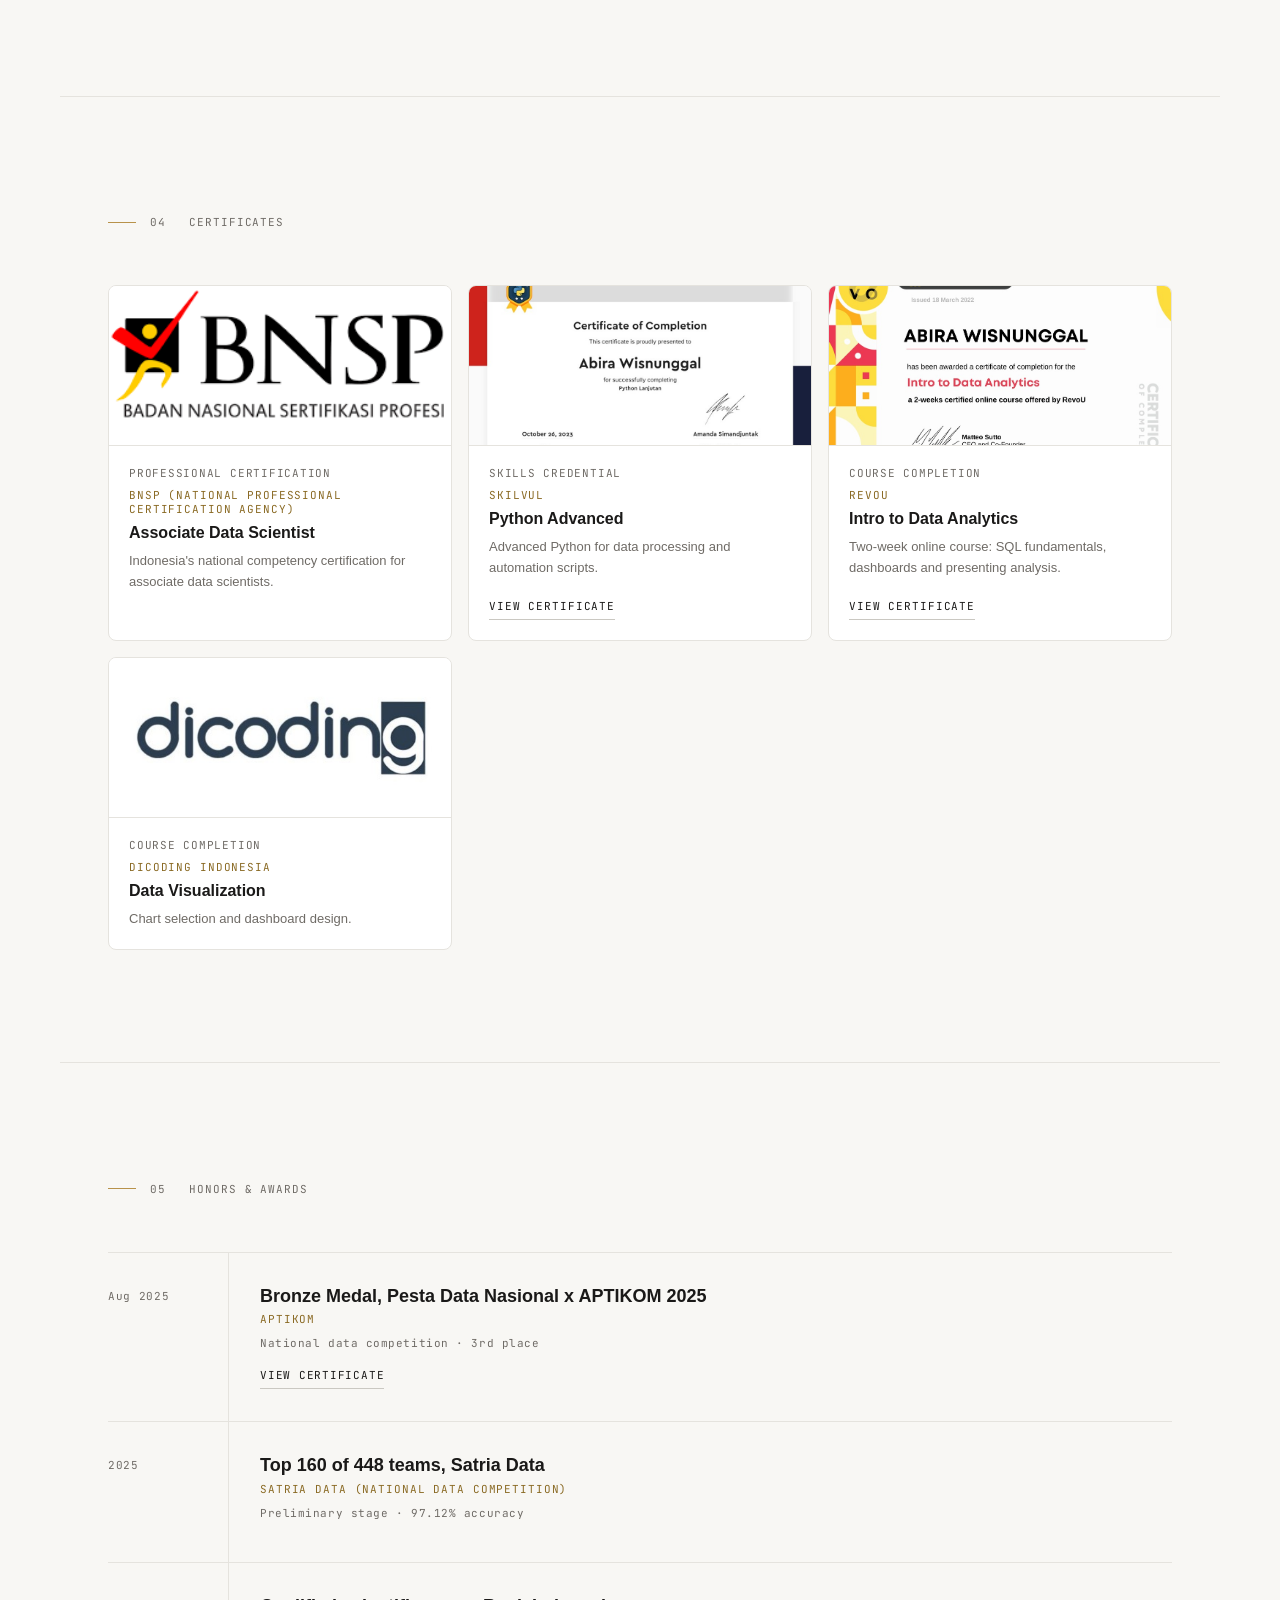
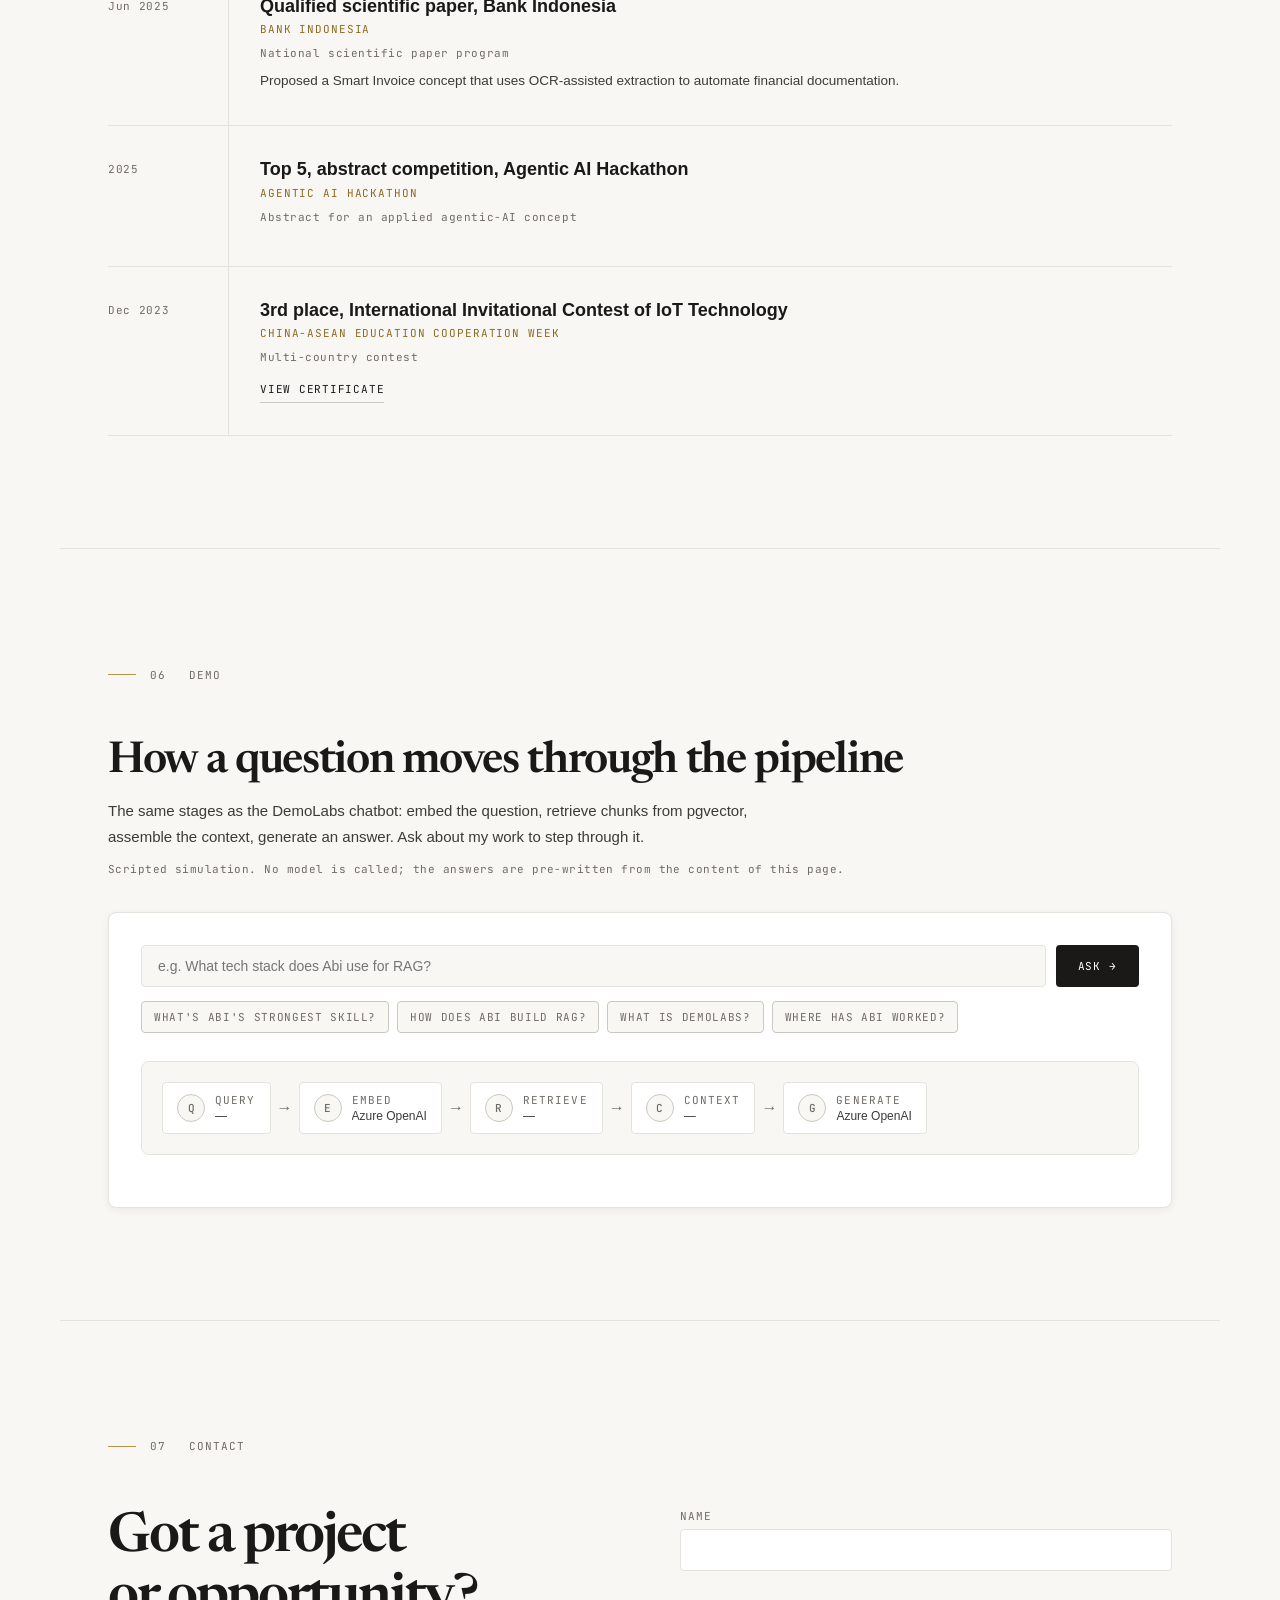
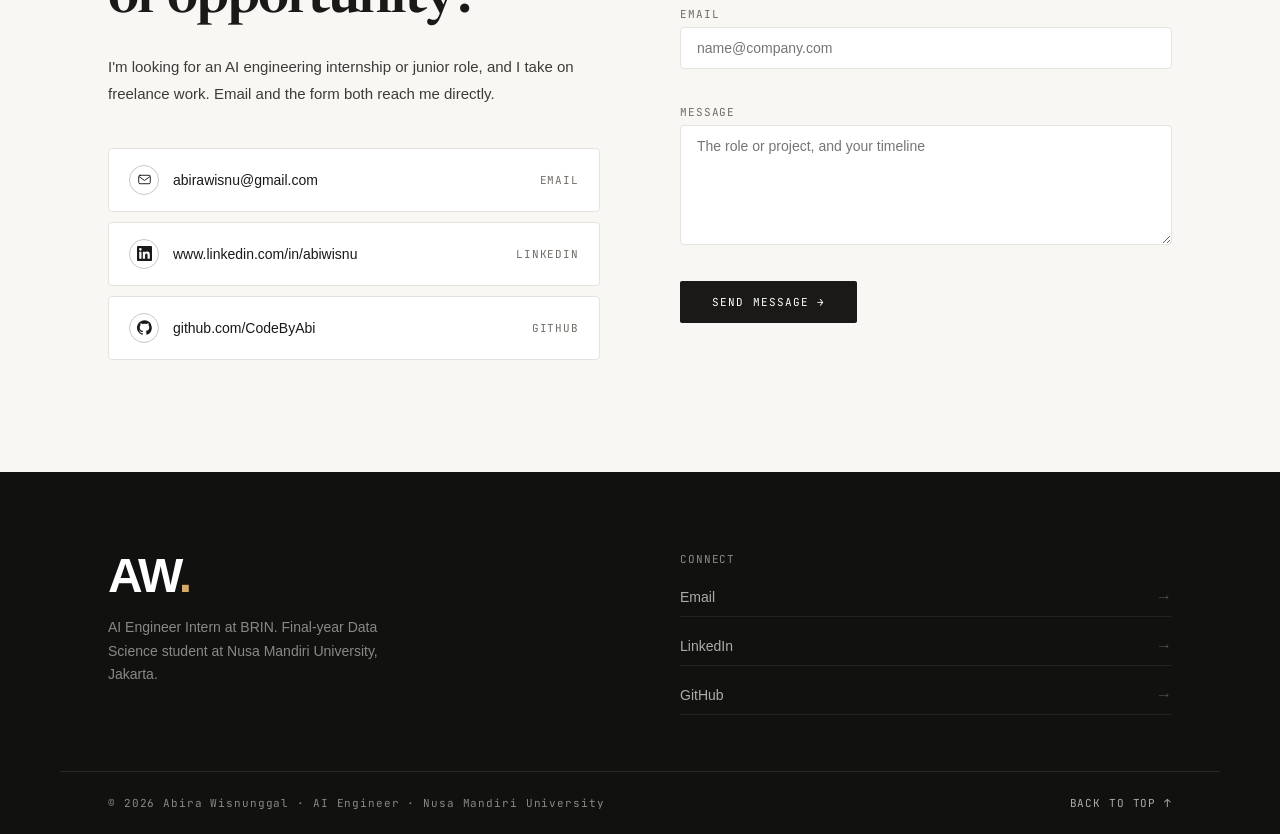
==== commit 3562d64a: "markup: update contact form and footer (7/7) Co-Authored-By: Claude Sonnet 5.5 <noreply@anthropic.co" ====
--- a/index.html
+++ b/index.html
@@ -672,8 +672,9 @@
       <div class="sec-label">06 &nbsp; Demo</div>
 
       <div class="pg-header" data-reveal>
-        <h3 class="pg-title">See the RAG Pipeline in Action</h3>
-        <p class="pg-sub">Ask anything about my work — this simulates the retrieval-augmented generation flow from my SmartFAQ chatbot: query embedding, chunk retrieval, context assembly, and response generation.</p>
+        <h3 class="pg-title">How a question moves through the pipeline</h3>
+        <p class="pg-sub">The same stages as the DemoLabs chatbot: embed the question, retrieve chunks from pgvector, assemble the context, generate an answer. Ask about my work to step through it.</p>
+        <p class="pg-disclaimer">Scripted simulation. No model is called; the answers are pre-written from the content of this page.</p>
       </div>
 
       <div class="pg-shell" data-reveal data-delay="2">
@@ -682,10 +683,10 @@
           <button type="button" id="pgSubmit" class="pg-submit">Ask →</button>
         </div>
         <div class="pg-chips" aria-label="Example questions">
-          <button type="button" class="pg-chip" data-q="What is Abi's strongest technical skill?">Strongest skill?</button>
-          <button type="button" class="pg-chip" data-q="How does Abi build a RAG pipeline?">How does RAG work here?</button>
-          <button type="button" class="pg-chip" data-q="What was the SmartFAQ chatbot built for?">SmartFAQ project?</button>
-          <button type="button" class="pg-chip" data-q="What companies has Abi worked at?">Work experience?</button>
+          <button type="button" class="pg-chip" data-q="What's Abi's strongest skill?">What's Abi's strongest skill?</button>
+          <button type="button" class="pg-chip" data-q="How does Abi build RAG?">How does Abi build RAG?</button>
+          <button type="button" class="pg-chip" data-q="What is DemoLabs?">What is DemoLabs?</button>
+          <button type="button" class="pg-chip" data-q="Where has Abi worked?">Where has Abi worked?</button>
         </div>
 
         <div class="pg-pipeline" id="pgPipeline" aria-live="polite" aria-label="Pipeline steps">
@@ -701,7 +702,7 @@
             <div class="pg-step-ico">E</div>
             <div class="pg-step-info">
               <div class="pg-step-label">Embed</div>
-              <div class="pg-step-val">text-embedding-3</div>
+              <div class="pg-step-val">Azure OpenAI</div>
             </div>
           </div>
           <div class="pg-arrow" aria-hidden="true">→</div>
@@ -725,7 +726,7 @@
             <div class="pg-step-ico">G</div>
             <div class="pg-step-info">
               <div class="pg-step-label">Generate</div>
-              <div class="pg-step-val">GPT-4o-mini</div>
+              <div class="pg-step-val">Azure OpenAI</div>
             </div>
           </div>
         </div>
@@ -733,7 +734,7 @@
         <div class="pg-answer-box" id="pgAnswerBox" hidden>
           <div class="pg-answer-label">Response</div>
           <p class="pg-answer-text" id="pgAnswerText"></p>
-          <p class="pg-disclaimer">Simulation only — pre-scripted responses demonstrating the pipeline flow. <a href="#contact">Request a live demo →</a></p>
+          <p class="pg-timing">Retrieve and Generate play at half their measured DemoLabs durations (0.40s retrieval, 2.57s generation, 3.23s mean end-to-end).</p>
         </div>
       </div>
     </section>
@@ -749,8 +750,8 @@
             or opportunity?
           </h3>
           <p class="contact-sub">
-            I am open to internship, freelance, and collaborative AI engineering work.
-            Share your use case and I will respond quickly.
+            I'm looking for an AI engineering internship or junior role, and I take on freelance work.
+            Email and the form both reach me directly.
           </p>
           <div class="contact-links">
             <a href="mailto:abirawisnu@gmail.com" class="c-link">
@@ -779,22 +780,22 @@
 
         <form id="contactForm" class="form-wrap" action="https://formspree.io/f/xdkgoqzj" method="POST" data-reveal="right" novalidate>
           <div class="f-summary" id="formSummary" role="alert" tabindex="-1" aria-labelledby="formSummaryTitle" hidden>
-            <div class="f-summary-title" id="formSummaryTitle">There is a problem</div>
+            <div class="f-summary-title" id="formSummaryTitle">Message not sent. Fix these fields:</div>
             <ul class="f-summary-list" id="formSummaryList"></ul>
           </div>
           <div class="f-grp">
-            <label class="f-lbl" for="contactName">Your Name</label>
-            <input id="contactName" name="name" type="text" class="f-inp" placeholder="Your full name" autocomplete="name" required minlength="2" aria-describedby="nameError" />
+            <label class="f-lbl" for="contactName">Name</label>
+            <input id="contactName" name="name" type="text" class="f-inp" autocomplete="name" required minlength="2" aria-describedby="nameError" />
             <p class="f-err" id="nameError"></p>
           </div>
           <div class="f-grp">
-            <label class="f-lbl" for="contactEmail">Email Address</label>
-            <input id="contactEmail" name="email" type="email" class="f-inp" placeholder="your@email.com" autocomplete="email" required aria-describedby="emailError" />
+            <label class="f-lbl" for="contactEmail">Email</label>
+            <input id="contactEmail" name="email" type="email" class="f-inp" placeholder="name@company.com" autocomplete="email" required aria-describedby="emailError" />
             <p class="f-err" id="emailError"></p>
           </div>
           <div class="f-grp">
             <label class="f-lbl" for="contactMessage">Message</label>
-            <textarea id="contactMessage" name="message" class="f-txt" placeholder="Tell me about your project or opportunity..." required minlength="20" rows="5" aria-describedby="messageError"></textarea>
+            <textarea id="contactMessage" name="message" class="f-txt" placeholder="The role or project, and your timeline" required minlength="20" rows="5" aria-describedby="messageError"></textarea>
             <p class="f-err" id="messageError"></p>
           </div>
           <button type="submit" class="f-submit">Send Message →</button>
@@ -805,15 +806,14 @@
   </main>
 
   <footer>
-    <div class="footer-big-text" aria-hidden="true">ABIRA WISNUNGGAL</div>
-
     <div class="footer-top">
       <div class="footer-brand">
         <div class="f-logo">AW<em>.</em></div>
         <p>
-          AI Engineer in training building with Python, ML, and curiosity.
-          Nusa Mandiri University, Jakarta.
+          AI Engineer Intern at BRIN. Final-year Data Science student
+          at Nusa Mandiri University, Jakarta.
         </p>
+
       </div>
 
       <div>
@@ -821,15 +821,15 @@
         <div class="footer-links-col">
           <a href="mailto:abirawisnu@gmail.com" class="footer-link">
             Email
-            <span class="fl-arr">→</span>
+            <span class="fl-arr" aria-hidden="true">→</span>
           </a>
           <a href="https://www.linkedin.com/in/abiwisnu" target="_blank" rel="noopener noreferrer" class="footer-link">
             LinkedIn
-            <span class="fl-arr">→</span>
+            <span class="fl-arr" aria-hidden="true">→</span>
           </a>
           <a href="https://github.com/CodeByAbi" target="_blank" rel="noopener noreferrer" class="footer-link">
             GitHub
-            <span class="fl-arr">→</span>
+            <span class="fl-arr" aria-hidden="true">→</span>
           </a>
         </div>
       </div>
